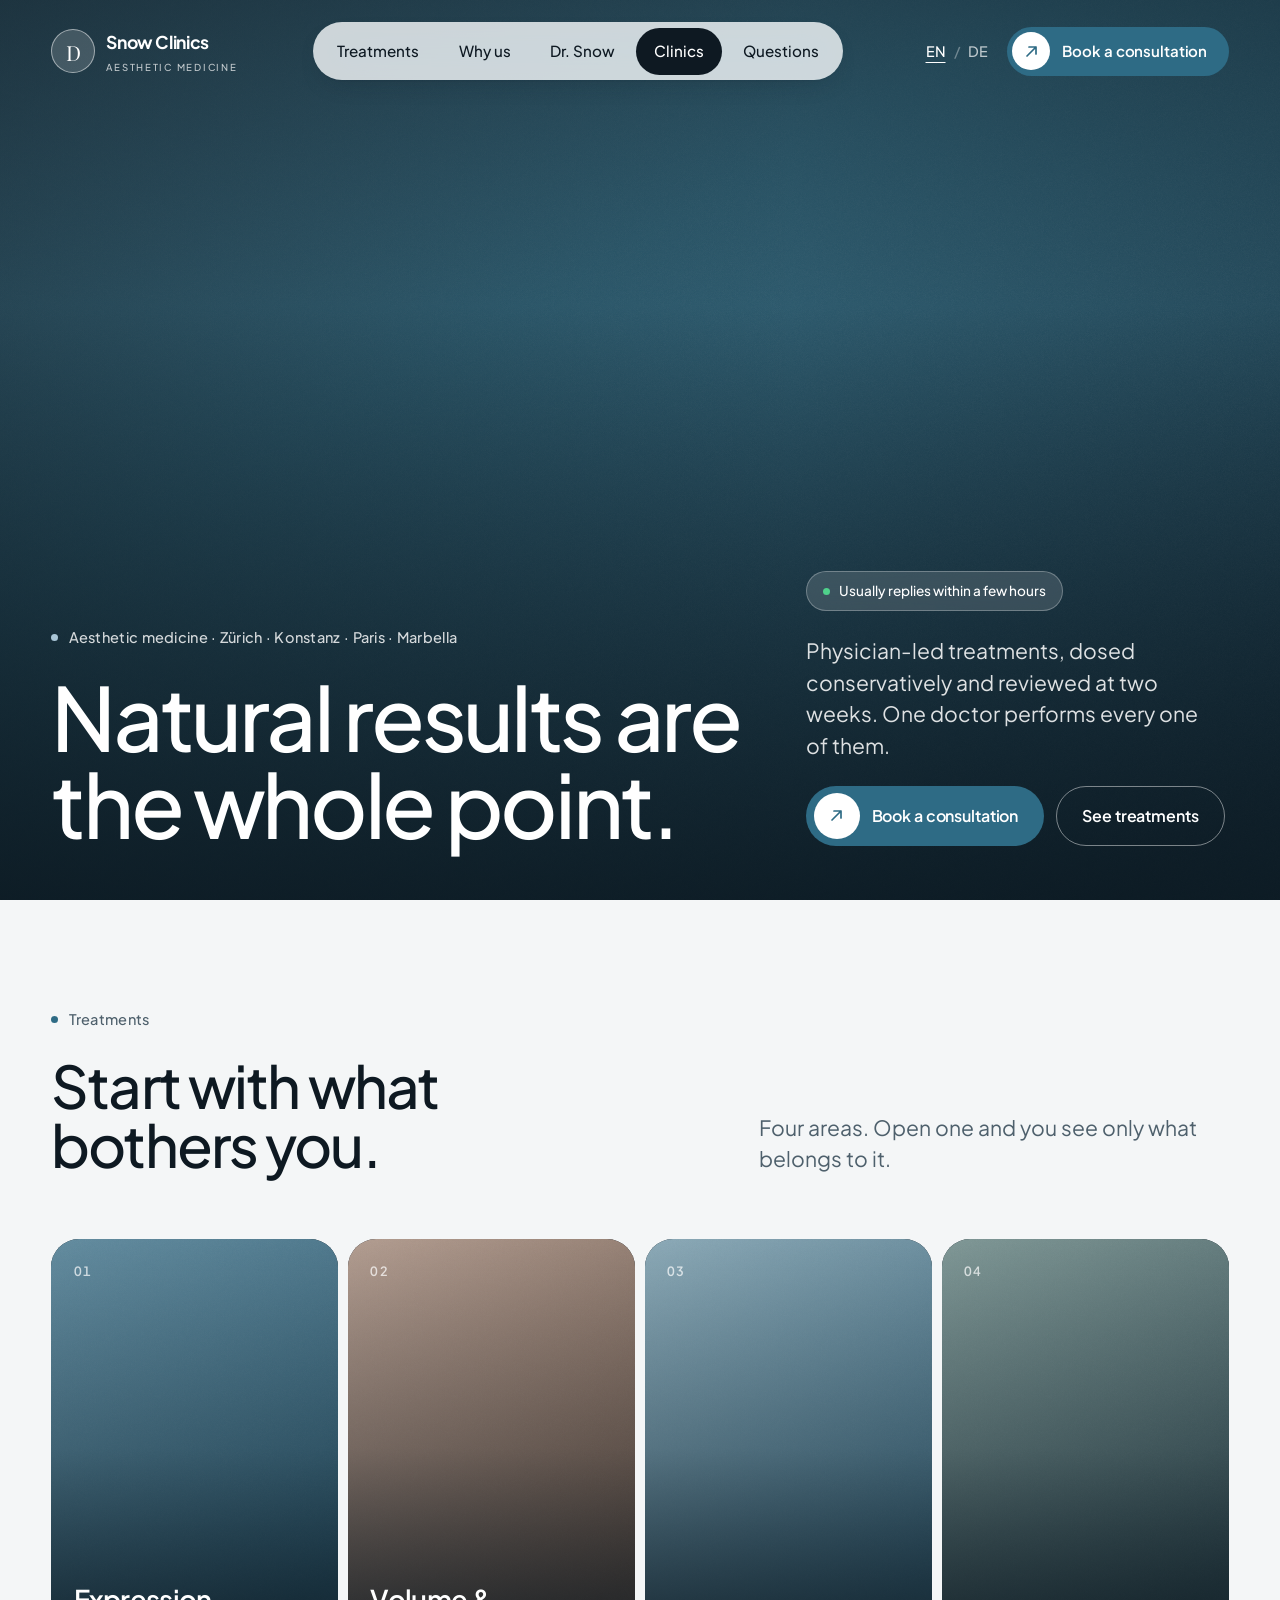
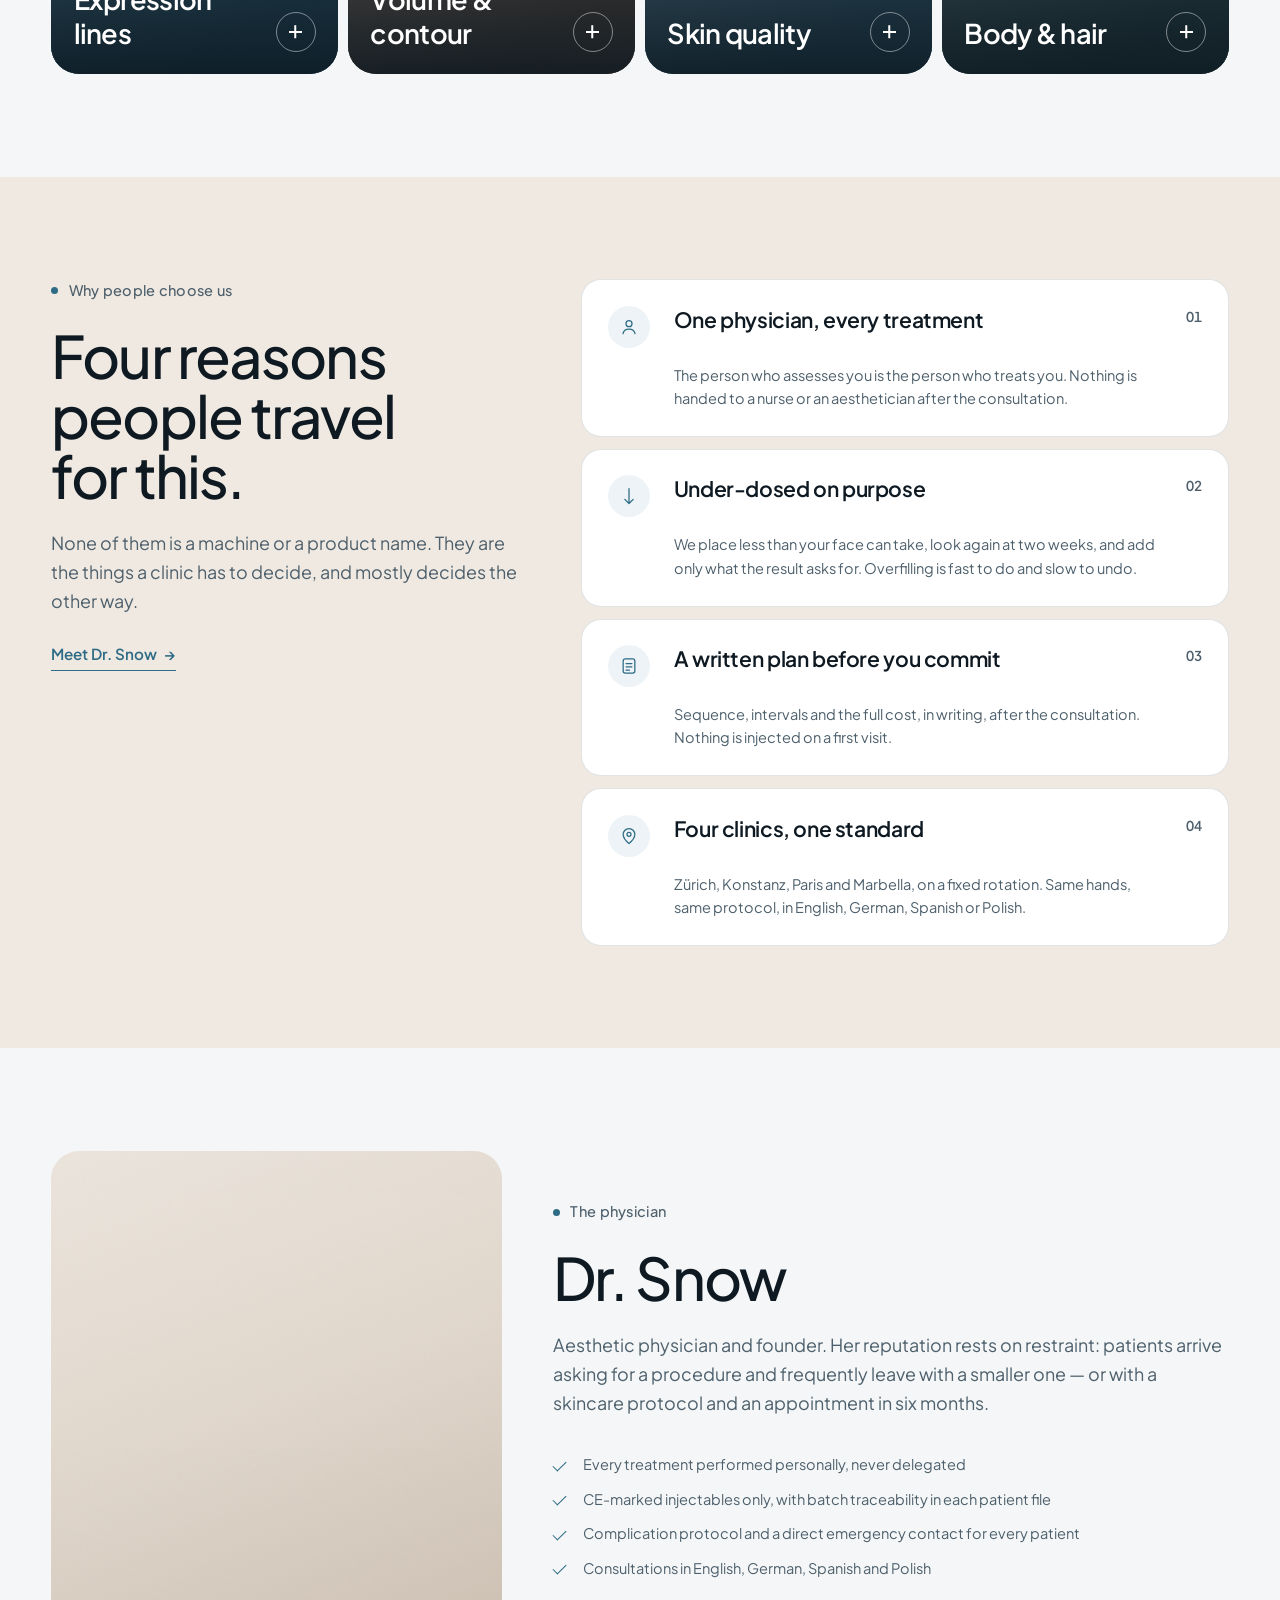
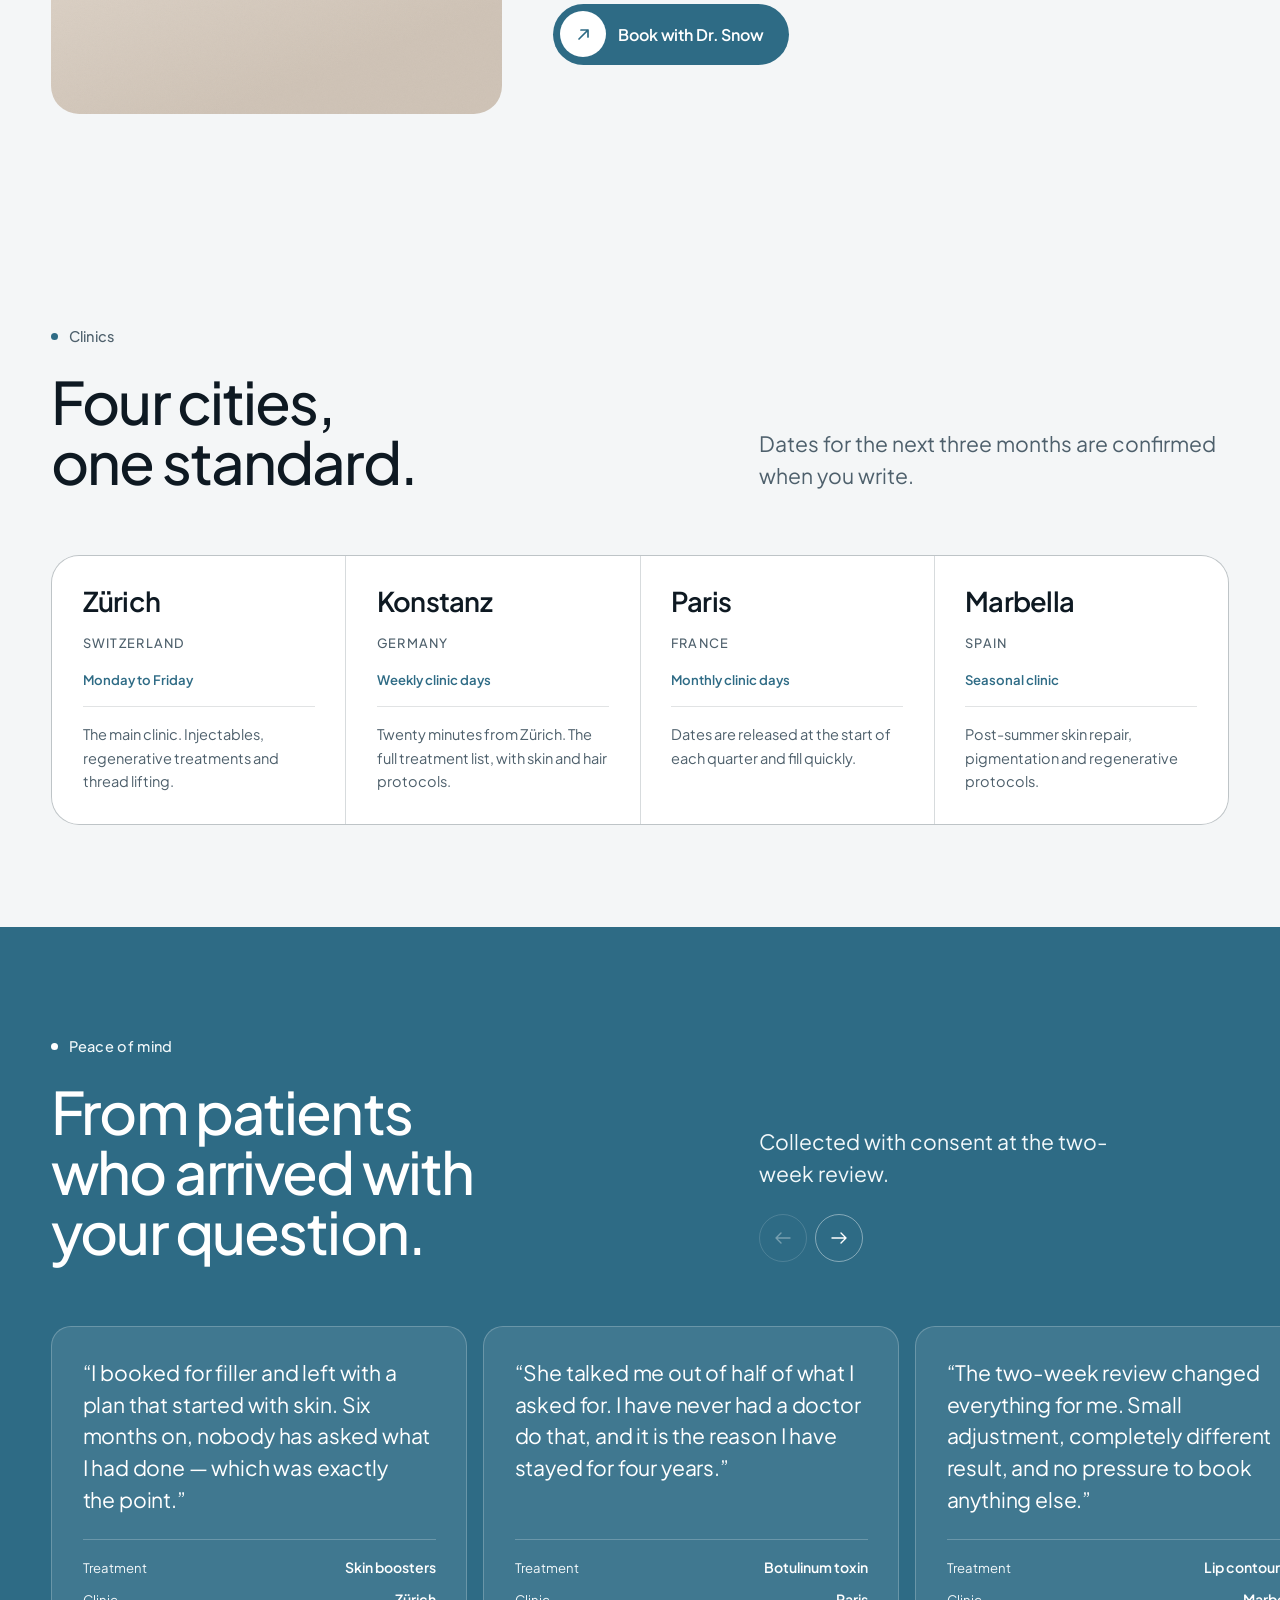
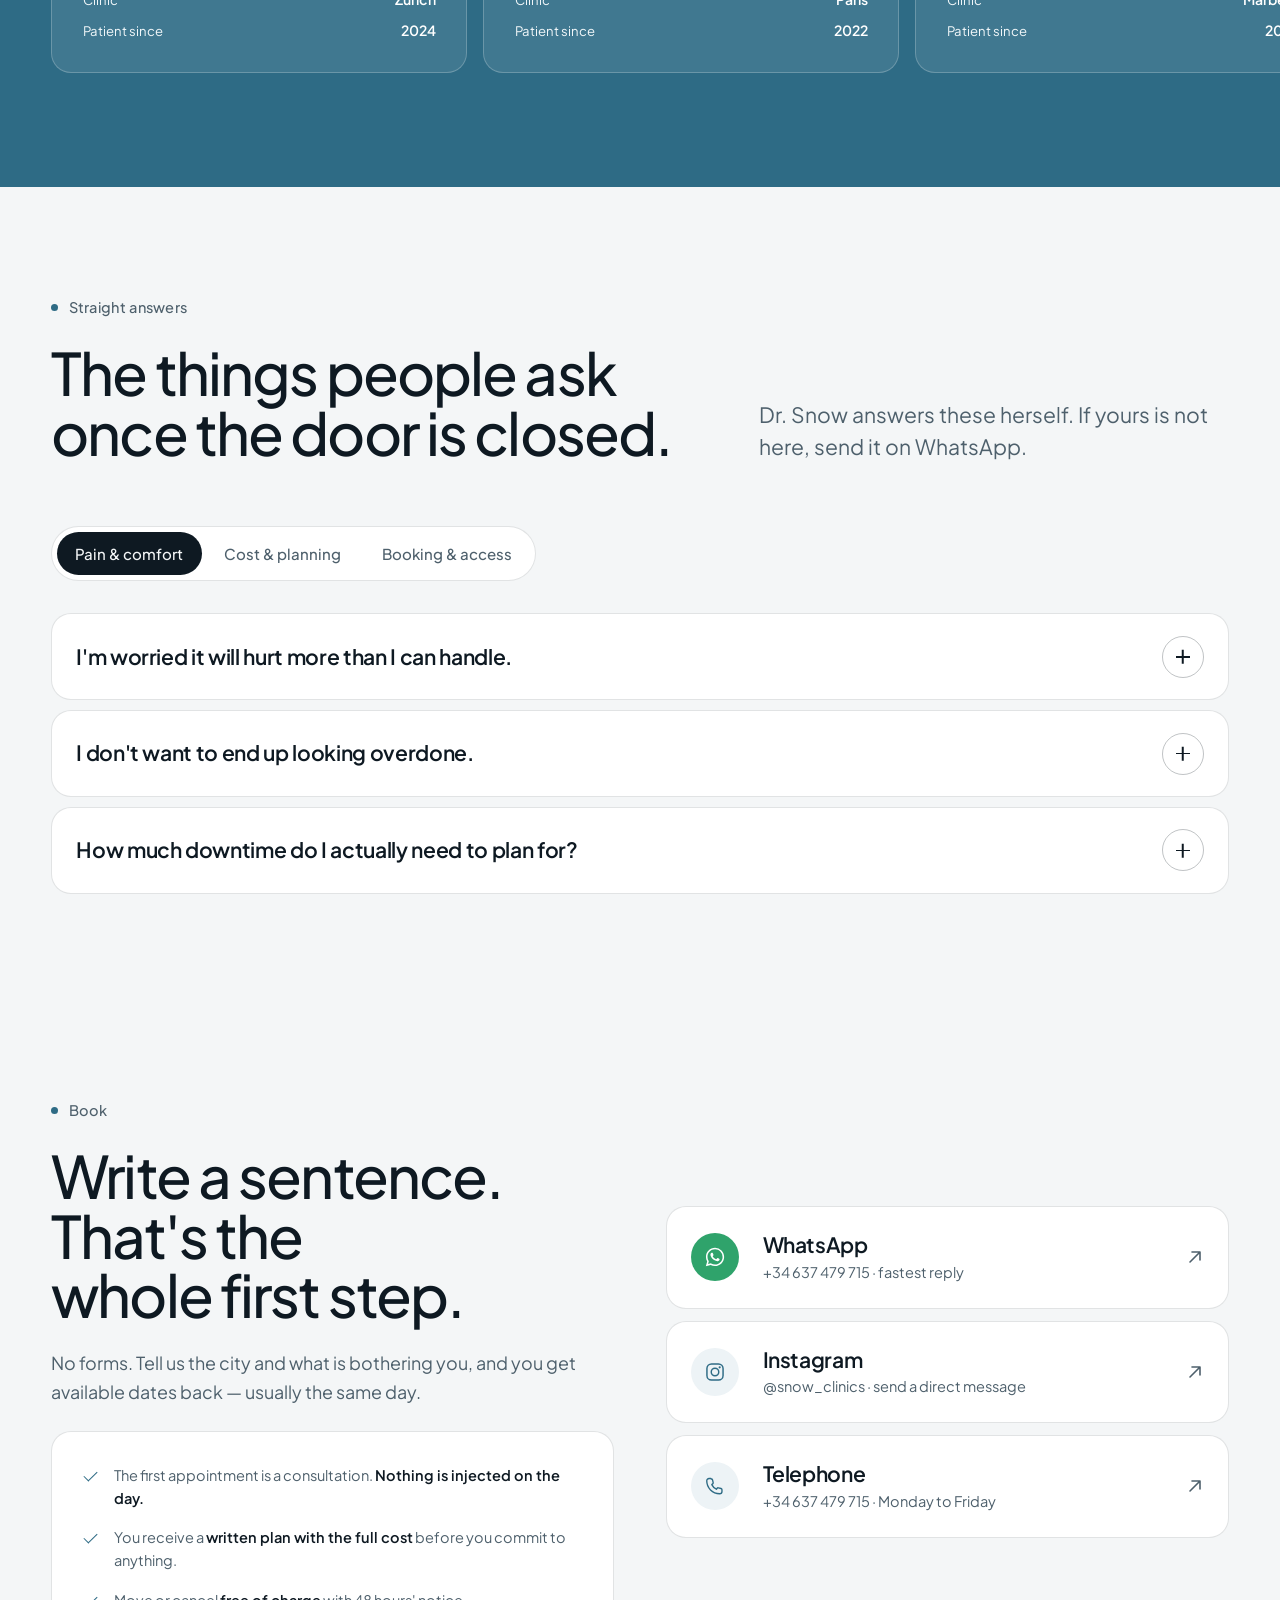
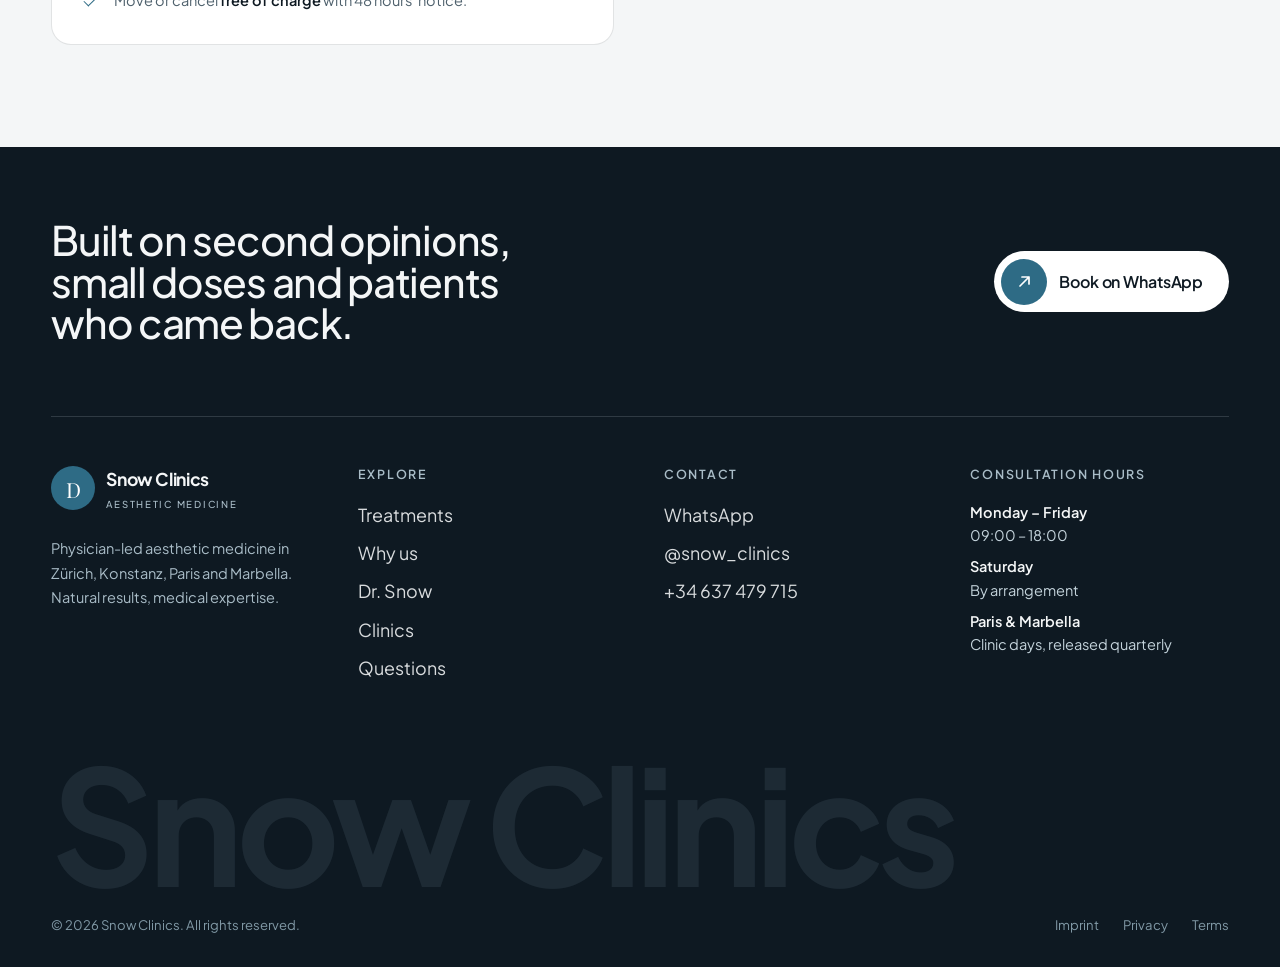
==== index.html @ d6244933 "Full-bleed hero, photo cards, booking dialog Hero now runs one photograph edge to edge with the prom" ====
<!DOCTYPE html>
<html lang="en" class="no-js">
<head>
<meta charset="utf-8">
<meta name="viewport" content="width=device-width, initial-scale=1, viewport-fit=cover">

<title data-i18n="meta.title">Snow Clinics — Aesthetic Medicine in Zürich, Konstanz, Paris &amp; Marbella</title>
<meta name="description" data-i18n-attr="content" data-i18n="meta.description" content="Physician-led aesthetic medicine by Dr. Snow. Botulinum toxin, lip contouring, vector lifting, mesotherapy and skin boosters in Zürich, Konstanz, Paris and Marbella. Conservative dosing, natural results.">
<meta name="robots" content="index, follow, max-image-preview:large, max-snippet:-1">
<meta name="theme-color" content="#2E6B85">
<link rel="canonical" href="https://snow-clinics.com/">

<link rel="alternate" hreflang="en" href="https://snow-clinics.com/">
<link rel="alternate" hreflang="de" href="https://snow-clinics.com/?lang=de">
<link rel="alternate" hreflang="x-default" href="https://snow-clinics.com/">

<meta property="og:type" content="website">
<meta property="og:site_name" content="Snow Clinics">
<meta property="og:locale" content="en_GB">
<meta property="og:locale:alternate" content="de_CH">
<meta property="og:url" content="https://snow-clinics.com/">
<meta property="og:title" data-i18n-attr="content" data-i18n="meta.ogTitle" content="Snow Clinics — Aesthetic Medicine">
<meta property="og:description" data-i18n-attr="content" data-i18n="meta.description" content="Physician-led aesthetic medicine. Zürich · Konstanz · Paris · Marbella.">
<meta property="og:image" content="https://snow-clinics.com/assets/img/og-cover.svg">
<meta property="og:image:width" content="1200">
<meta property="og:image:height" content="630">
<meta name="twitter:card" content="summary_large_image">
<meta name="twitter:title" data-i18n-attr="content" data-i18n="meta.ogTitle" content="Snow Clinics — Aesthetic Medicine">
<meta name="twitter:description" data-i18n-attr="content" data-i18n="meta.description" content="Physician-led aesthetic medicine. Zürich · Konstanz · Paris · Marbella.">
<meta name="twitter:image" content="https://snow-clinics.com/assets/img/og-cover.svg">

<link rel="icon" href="/assets/img/favicon.svg" type="image/svg+xml">
<link rel="apple-touch-icon" href="/assets/img/favicon.svg">
<link rel="manifest" href="/site.webmanifest">

<link rel="preconnect" href="https://fonts.googleapis.com">
<link rel="preconnect" href="https://fonts.gstatic.com" crossorigin>
<link rel="stylesheet" href="https://fonts.googleapis.com/css2?family=Plus+Jakarta+Sans:wght@400;500;600;700&family=Playfair+Display:ital@1&display=swap">
<link rel="stylesheet" href="/assets/css/main.css">

<script>document.documentElement.classList.remove('no-js');</script>
</head>

<body>
<a class="skip-link" href="#main" data-i18n="a11y.skip">Skip to content</a>

<!-- ══ Navigation ══════════════════════════════════════════════════════════ -->
<header class="nav" id="nav">
  <div class="shell nav__inner">

    <a class="brand" href="#home" aria-label="Snow Clinics — home">
      <span class="brand__mark" aria-hidden="true">D</span>
      <span>
        <span class="brand__name">Snow Clinics</span>
        <span class="brand__tag" data-i18n="brand.tag">Aesthetic Medicine</span>
      </span>
    </a>

    <nav class="nav__pill" aria-label="Primary">
      <a class="nav__link" href="#treatments" data-i18n="nav.treatments">Treatments</a>
      <a class="nav__link" href="#why"        data-i18n="nav.why">Why us</a>
      <a class="nav__link" href="#physician"  data-i18n="nav.physician">Dr. Snow</a>
      <a class="nav__link" href="#clinics"    data-i18n="nav.clinics">Clinics</a>
      <a class="nav__link" href="#faq"        data-i18n="nav.faq">Questions</a>
    </nav>

    <div class="nav__actions">
      <div class="lang" role="group" aria-label="Language">
        <button class="lang__btn" type="button" data-lang="en" aria-pressed="true" lang="en">EN</button>
        <span class="lang__sep" aria-hidden="true">/</span>
        <button class="lang__btn" type="button" data-lang="de" aria-pressed="false" lang="de">DE</button>
      </div>
      <a class="btn btn--sm" href="#book" data-track="book-nav" data-book="a consultation">
        <span class="btn__badge" aria-hidden="true"><svg width="15" height="15" viewBox="0 0 15 15" fill="none"><path d="M3 12L12 3M12 3H5M12 3V10" stroke="currentColor" stroke-width="1.7" stroke-linecap="round" stroke-linejoin="round"/></svg></span>
        <span data-i18n="cta.book">Book a consultation</span>
      </a>
      <button class="burger" type="button" id="burger" aria-expanded="false" aria-controls="menu">
        <span></span><span></span><span></span>
        <span class="visually-hidden" data-i18n="a11y.menu">Open menu</span>
      </button>
    </div>

  </div>
</header>

<!-- ══ Mobile menu ═════════════════════════════════════════════════════════ -->
<div class="menu" id="menu" hidden>
  <nav aria-label="Mobile">
    <ul class="menu__list">
      <li><a class="menu__link" href="#treatments" style="--d:60ms"  data-i18n="nav.treatments">Treatments</a></li>
      <li><a class="menu__link" href="#why"        style="--d:110ms" data-i18n="nav.why">Why us</a></li>
      <li><a class="menu__link" href="#physician"  style="--d:160ms" data-i18n="nav.physician">Dr. Snow</a></li>
      <li><a class="menu__link" href="#clinics"    style="--d:210ms" data-i18n="nav.clinics">Clinics</a></li>
      <li><a class="menu__link" href="#faq"        style="--d:260ms" data-i18n="nav.faq">Questions</a></li>
    </ul>
  </nav>
  <div class="menu__cta">
    <a class="btn" href="#book" data-track="book-menu" data-book="a consultation">
      <span class="btn__badge" aria-hidden="true"><svg width="15" height="15" viewBox="0 0 15 15" fill="none"><path d="M3 12L12 3M12 3H5M12 3V10" stroke="currentColor" stroke-width="1.7" stroke-linecap="round" stroke-linejoin="round"/></svg></span>
      <span data-i18n="cta.whatsapp">Book on WhatsApp</span>
    </a>
    <a class="btn btn--ghost" href="https://ig.me/m/snow_clinics" rel="noopener" style="--btn-fg:#F4F6F7;border-color:rgba(244,246,247,.4)" data-i18n="cta.instagram">Message on Instagram</a>
  </div>
</div>

<main id="main">

<!-- ══ Hero ════════════════════════════════════════════════════════════════ -->
<section class="hero" id="home">
  <div class="hero__media">
    <img src="/assets/img/hero-portrait.svg" alt="" width="2400" height="1600" fetchpriority="high" decoding="async">
  </div>
  <div class="hero__scrim" aria-hidden="true"></div>

  <div class="shell hero__grid">
    <div class="hero__title reveal">
      <p class="eyebrow" data-i18n="hero.eyebrow">Aesthetic medicine · Zürich · Konstanz · Paris · Marbella</p>
      <h1 class="display h-hero" data-i18n="hero.h1">Natural results are the whole point.</h1>
    </div>

    <div class="hero__copy reveal" style="--reveal-delay:140ms">
      <p class="hero__badge" data-i18n="hero.badge">Usually replies within a few hours</p>
      <p class="lede" data-i18n="hero.lede">
        Physician-led treatments, dosed conservatively and reviewed at two weeks.
        One doctor performs every one of them.
      </p>
      <div class="hero__cta">
        <a class="btn" href="#book" data-book="a consultation" data-track="book-hero">
          <span class="btn__badge" aria-hidden="true"><svg width="15" height="15" viewBox="0 0 15 15" fill="none"><path d="M3 12L12 3M12 3H5M12 3V10" stroke="currentColor" stroke-width="1.7" stroke-linecap="round" stroke-linejoin="round"/></svg></span>
          <span data-i18n="cta.book">Book a consultation</span>
        </a>
        <a class="btn btn--ghost" href="#treatments" data-i18n="cta.treatments">See treatments</a>
      </div>
    </div>
  </div>
</section>

<!-- ══ Treatments ══════════════════════════════════════════════════════════ -->
<section class="section" id="treatments" aria-labelledby="treatments-h">
  <div class="shell">

    <div class="section-head">
      <div class="section-head__row">
        <div class="reveal">
          <p class="eyebrow" style="margin-bottom:var(--s-4)" data-i18n="treatments.eyebrow">Treatments</p>
          <h2 class="display h-section" id="treatments-h" data-i18n="treatments.h">Start with what bothers you.</h2>
        </div>
        <p class="lede reveal" style="--reveal-delay:120ms" data-i18n="treatments.lede">
          Four areas. Open one and you see only what belongs to it.
        </p>
      </div>
    </div>

    <div class="slabs reveal" id="slabs">
      <section class="slab" id="slab-lines">
        <img class="slab__img" src="/assets/img/area-lines.svg" alt="" width="900" height="1200" loading="lazy" decoding="async">
        <span class="slab__veil" aria-hidden="true"></span>
        <button class="slab__spine" type="button" id="tab-lines" aria-expanded="false" aria-controls="panel-lines">
          <span class="slab__n numeral" aria-hidden="true">01</span>
          <span class="slab__label"><span class="slab__name" data-i18n="area.lines.n">Expression lines</span></span>
          <span class="slab__mark" aria-hidden="true"></span>
        </button>

        <div class="slab__panel" id="panel-lines" role="region" aria-labelledby="tab-lines">
          <div class="slab__inner">
            <div class="slab__intro">
              <p data-i18n="area.lines.d">Frown lines, crow's feet, and a brow that has grown heavy.</p>
              <ul class="fits">
                <li data-i18n="fit.lines.1">Lines that stay when my face relaxes</li>
                <li data-i18n="fit.lines.2">I look tired in photographs</li>
              </ul>
            </div>

            <ol class="procs">
              <li class="proc">
                <h3 class="proc__n" data-i18n="p.botox.n">Botulinum toxin</h3>
                <p class="proc__d" data-i18n="p.botox.d">Softens the lines your expressions leave behind, while the expressions stay yours.</p>
                <p class="proc__t" data-i18n="p.botox.t">15 min · holds 3–4 months</p>
              </li>
              <li class="proc">
                <h3 class="proc__n" data-i18n="p.men.n">Men's protocols</h3>
                <p class="proc__d" data-i18n="p.men.d">A male brow and jaw need different dosing and different placement. Discreet by design.</p>
                <p class="proc__t" data-i18n="p.men.t">20–45 min · holds 6–12 months</p>
              </li>
            </ol>

            <div class="slab__foot">
              <a class="btn btn--sm" href="#book" data-book="expression lines" data-track="ask-lines">
                <span class="btn__badge" aria-hidden="true"><svg width="15" height="15" viewBox="0 0 15 15" fill="none"><path d="M3 12L12 3M12 3H5M12 3V10" stroke="currentColor" stroke-width="1.7" stroke-linecap="round" stroke-linejoin="round"/></svg></span><span data-i18n="cta.ask">Ask about this</span>
              </a>
              <p class="slab__note" data-i18n="slab.note">Costs are set out in your written plan after the consultation.</p>
            </div>
          </div>
        </div>
      </section>
      <section class="slab" id="slab-contour">
        <img class="slab__img" src="/assets/img/area-contour.svg" alt="" width="900" height="1200" loading="lazy" decoding="async">
        <span class="slab__veil" aria-hidden="true"></span>
        <button class="slab__spine" type="button" id="tab-contour" aria-expanded="false" aria-controls="panel-contour">
          <span class="slab__n numeral" aria-hidden="true">02</span>
          <span class="slab__label"><span class="slab__name" data-i18n="area.contour.n">Volume & contour</span></span>
          <span class="slab__mark" aria-hidden="true"></span>
        </button>

        <div class="slab__panel" id="panel-contour" role="region" aria-labelledby="tab-contour">
          <div class="slab__inner">
            <div class="slab__intro">
              <p data-i18n="area.contour.d">Lips, cheeks, jawline, and tissue that has descended.</p>
              <ul class="fits">
                <li data-i18n="fit.contour.1">My lips have lost their border</li>
                <li data-i18n="fit.contour.2">My jawline has softened</li>
              </ul>
            </div>

            <ol class="procs">
              <li class="proc">
                <h3 class="proc__n" data-i18n="p.lips.n">Lip contouring</h3>
                <p class="proc__d" data-i18n="p.lips.d">Shape, border and hydration built over two or three sessions instead of one.</p>
                <p class="proc__t" data-i18n="p.lips.t">30 min · holds 6–12 months</p>
              </li>
              <li class="proc">
                <h3 class="proc__n" data-i18n="p.threads.n">Vector lifting</h3>
                <p class="proc__d" data-i18n="p.threads.d">Absorbable threads along the vectors the face has actually travelled. Repositions rather than adds.</p>
                <p class="proc__t" data-i18n="p.threads.t">45–60 min · holds 12–18 months</p>
              </li>
            </ol>

            <div class="slab__foot">
              <a class="btn btn--sm" href="#book" data-book="volume and contour" data-track="ask-contour">
                <span class="btn__badge" aria-hidden="true"><svg width="15" height="15" viewBox="0 0 15 15" fill="none"><path d="M3 12L12 3M12 3H5M12 3V10" stroke="currentColor" stroke-width="1.7" stroke-linecap="round" stroke-linejoin="round"/></svg></span><span data-i18n="cta.ask">Ask about this</span>
              </a>
              <p class="slab__note" data-i18n="slab.note">Costs are set out in your written plan after the consultation.</p>
            </div>
          </div>
        </div>
      </section>
      <section class="slab" id="slab-skin">
        <img class="slab__img" src="/assets/img/area-skin.svg" alt="" width="900" height="1200" loading="lazy" decoding="async">
        <span class="slab__veil" aria-hidden="true"></span>
        <button class="slab__spine" type="button" id="tab-skin" aria-expanded="false" aria-controls="panel-skin">
          <span class="slab__n numeral" aria-hidden="true">03</span>
          <span class="slab__label"><span class="slab__name" data-i18n="area.skin.n">Skin quality</span></span>
          <span class="slab__mark" aria-hidden="true"></span>
        </button>

        <div class="slab__panel" id="panel-skin" role="region" aria-labelledby="tab-skin">
          <div class="slab__inner">
            <div class="slab__intro">
              <p data-i18n="area.skin.d">Texture, dullness, pigmentation and early laxity.</p>
              <ul class="fits">
                <li data-i18n="fit.skin.1">My skin photographs flat</li>
                <li data-i18n="fit.skin.2">Make-up covers it, nothing corrects it</li>
              </ul>
            </div>

            <ol class="procs">
              <li class="proc">
                <h3 class="proc__n" data-i18n="p.meso.n">Mesotherapy</h3>
                <p class="proc__d" data-i18n="p.meso.d">Micro-injections of hyaluronic acid, vitamins and amino acids placed just under the surface.</p>
                <p class="proc__t" data-i18n="p.meso.t">30 min · course of 4</p>
              </li>
              <li class="proc">
                <h3 class="proc__n" data-i18n="p.boosters.n">Skin boosters & polynucleotides</h3>
                <p class="proc__d" data-i18n="p.boosters.d">Regenerative injectables that prompt your own collagen. They change how skin holds light.</p>
                <p class="proc__t" data-i18n="p.boosters.t">30 min · holds 6–9 months</p>
              </li>
              <li class="proc">
                <h3 class="proc__n" data-i18n="p.cleansing.n">Medical facial cleansing</h3>
                <p class="proc__d" data-i18n="p.cleansing.d">Deep cleansing under clinical conditions, then an active protocol chosen for your skin.</p>
                <p class="proc__t" data-i18n="p.cleansing.t">60 min · every 6 weeks</p>
              </li>
            </ol>

            <div class="slab__foot">
              <a class="btn btn--sm" href="#book" data-book="skin quality" data-track="ask-skin">
                <span class="btn__badge" aria-hidden="true"><svg width="15" height="15" viewBox="0 0 15 15" fill="none"><path d="M3 12L12 3M12 3H5M12 3V10" stroke="currentColor" stroke-width="1.7" stroke-linecap="round" stroke-linejoin="round"/></svg></span><span data-i18n="cta.ask">Ask about this</span>
              </a>
              <p class="slab__note" data-i18n="slab.note">Costs are set out in your written plan after the consultation.</p>
            </div>
          </div>
        </div>
      </section>
      <section class="slab" id="slab-body">
        <img class="slab__img" src="/assets/img/area-body.svg" alt="" width="900" height="1200" loading="lazy" decoding="async">
        <span class="slab__veil" aria-hidden="true"></span>
        <button class="slab__spine" type="button" id="tab-body" aria-expanded="false" aria-controls="panel-body">
          <span class="slab__n numeral" aria-hidden="true">04</span>
          <span class="slab__label"><span class="slab__name" data-i18n="area.body.n">Body & hair</span></span>
          <span class="slab__mark" aria-hidden="true"></span>
        </button>

        <div class="slab__panel" id="panel-body" role="region" aria-labelledby="tab-body">
          <div class="slab__inner">
            <div class="slab__intro">
              <p data-i18n="area.body.d">Localised contouring and thinning density.</p>
              <ul class="fits">
                <li data-i18n="fit.body.1">Areas that stay through diet and training</li>
                <li data-i18n="fit.body.2">More scalp showing than a year ago</li>
              </ul>
            </div>

            <ol class="procs">
              <li class="proc">
                <h3 class="proc__n" data-i18n="p.body.n">Body contouring</h3>
                <p class="proc__d" data-i18n="p.body.d">Localised treatment for the areas diet and training do not reach. Assessed honestly.</p>
                <p class="proc__t" data-i18n="p.body.t">45 min · course of 3</p>
              </li>
              <li class="proc">
                <h3 class="proc__n" data-i18n="p.hair.n">Hair mesotherapy</h3>
                <p class="proc__d" data-i18n="p.hair.d">Growth factors at follicle depth, on a schedule tied to the hair cycle.</p>
                <p class="proc__t" data-i18n="p.hair.t">30 min · course of 6</p>
              </li>
            </ol>

            <div class="slab__foot">
              <a class="btn btn--sm" href="#book" data-book="body and hair treatments" data-track="ask-body">
                <span class="btn__badge" aria-hidden="true"><svg width="15" height="15" viewBox="0 0 15 15" fill="none"><path d="M3 12L12 3M12 3H5M12 3V10" stroke="currentColor" stroke-width="1.7" stroke-linecap="round" stroke-linejoin="round"/></svg></span><span data-i18n="cta.ask">Ask about this</span>
              </a>
              <p class="slab__note" data-i18n="slab.note">Costs are set out in your written plan after the consultation.</p>
            </div>
          </div>
        </div>
      </section>
    </div>
  </div>
</section>

<!-- ══ Why Snow Clinics ════════════════════════════════════════════════════ -->
<section class="section section--sand" id="why" aria-labelledby="why-h">
  <div class="shell reasons">

    <div class="reasons__aside reveal">
      <p class="eyebrow" data-i18n="why.eyebrow">Why people choose us</p>
      <h2 class="display h-section" id="why-h" data-i18n="why.h">Four reasons people travel for this.</h2>
      <p class="prose" data-i18n="why.p">
        None of them is a machine or a product name. They are the things a
        clinic has to decide, and mostly decides the other way.
      </p>
      <p><a class="link" href="#physician" data-i18n="why.cta">Meet Dr. Snow <span aria-hidden="true">→</span></a></p>
    </div>

    <ol class="reasons__list">
      <li class="reason reveal">
        <span class="reason__i" aria-hidden="true">
          <svg width="20" height="20" viewBox="0 0 24 24" fill="none"><circle cx="12" cy="8" r="3.6" stroke="currentColor" stroke-width="1.5"/><path d="M4.8 20c.6-3.6 3.6-5.6 7.2-5.6s6.6 2 7.2 5.6" stroke="currentColor" stroke-width="1.5" stroke-linecap="round"/></svg>
        </span>
        <h3 class="reason__t" data-i18n="why.1.t">One physician, every treatment</h3>
        <span class="reason__n numeral" aria-hidden="true">01</span>
        <p class="reason__d" data-i18n="why.1.d">The person who assesses you is the person who treats you. Nothing is handed to a nurse or an aesthetician after the consultation.</p>
      </li>
      <li class="reason reveal" style="--reveal-delay:70ms">
        <span class="reason__i" aria-hidden="true">
          <svg width="20" height="20" viewBox="0 0 24 24" fill="none"><path d="M12 3v18M7 8l5-5 5 5" stroke="currentColor" stroke-width="1.5" stroke-linecap="round" stroke-linejoin="round" transform="rotate(180 12 12)"/></svg>
        </span>
        <h3 class="reason__t" data-i18n="why.2.t">Under-dosed on purpose</h3>
        <span class="reason__n numeral" aria-hidden="true">02</span>
        <p class="reason__d" data-i18n="why.2.d">We place less than your face can take, look again at two weeks, and add only what the result asks for. Overfilling is fast to do and slow to undo.</p>
      </li>
      <li class="reason reveal" style="--reveal-delay:140ms">
        <span class="reason__i" aria-hidden="true">
          <svg width="20" height="20" viewBox="0 0 24 24" fill="none"><rect x="5" y="3.5" width="14" height="17" rx="2.5" stroke="currentColor" stroke-width="1.5"/><path d="M8.5 9h7M8.5 13h7M8.5 17h4" stroke="currentColor" stroke-width="1.5" stroke-linecap="round"/></svg>
        </span>
        <h3 class="reason__t" data-i18n="why.3.t">A written plan before you commit</h3>
        <span class="reason__n numeral" aria-hidden="true">03</span>
        <p class="reason__d" data-i18n="why.3.d">Sequence, intervals and the full cost, in writing, after the consultation. Nothing is injected on a first visit.</p>
      </li>
      <li class="reason reveal" style="--reveal-delay:210ms">
        <span class="reason__i" aria-hidden="true">
          <svg width="20" height="20" viewBox="0 0 24 24" fill="none"><path d="M12 21s7-5.5 7-11a7 7 0 1 0-14 0c0 5.5 7 11 7 11Z" stroke="currentColor" stroke-width="1.5" stroke-linejoin="round"/><circle cx="12" cy="10" r="2.4" stroke="currentColor" stroke-width="1.5"/></svg>
        </span>
        <h3 class="reason__t" data-i18n="why.4.t">Four clinics, one standard</h3>
        <span class="reason__n numeral" aria-hidden="true">04</span>
        <p class="reason__d" data-i18n="why.4.d">Zürich, Konstanz, Paris and Marbella, on a fixed rotation. Same hands, same protocol, in English, German, Spanish or Polish.</p>
      </li>
    </ol>
  </div>
</section>

<!-- ══ Physician ═══════════════════════════════════════════════════════════ -->
<section class="section" id="physician" aria-labelledby="physician-h">
  <div class="shell physician">

    <figure class="physician__media reveal" style="margin:0">
      <img src="/assets/img/portrait-physician.svg" alt="" width="1000" height="1300" loading="lazy" decoding="async">
    </figure>

    <div class="physician__body reveal" style="--reveal-delay:120ms">
      <p class="eyebrow" data-i18n="physician.eyebrow">The physician</p>
      <h2 class="display h-section" id="physician-h" data-i18n="physician.h">Dr. Snow</h2>
      <p class="prose" data-i18n="physician.p">
        Aesthetic physician and founder. Her reputation rests on restraint:
        patients arrive asking for a procedure and frequently leave with a
        smaller one — or with a skincare protocol and an appointment in six months.
      </p>
      <ul class="creds">
        <li data-i18n="physician.c1">Every treatment performed personally, never delegated</li>
        <li data-i18n="physician.c2">CE-marked injectables only, with batch traceability in each patient file</li>
        <li data-i18n="physician.c3">Complication protocol and a direct emergency contact for every patient</li>
        <li data-i18n="physician.c4">Consultations in English, German, Spanish and Polish</li>
      </ul>
      <div class="hero__cta">
        <a class="btn" href="#book" data-track="book-physician" data-book="a consultation with Dr. Snow">
          <span class="btn__badge" aria-hidden="true"><svg width="15" height="15" viewBox="0 0 15 15" fill="none"><path d="M3 12L12 3M12 3H5M12 3V10" stroke="currentColor" stroke-width="1.7" stroke-linecap="round" stroke-linejoin="round"/></svg></span>
          <span data-i18n="cta.bookWith">Book with Dr. Snow</span>
        </a>
      </div>
    </div>

  </div>
</section>

<!-- ══ Clinics ═════════════════════════════════════════════════════════════ -->
<section class="section" id="clinics" aria-labelledby="clinics-h">
  <div class="shell">
    <div class="section-head">
      <div class="section-head__row">
        <div class="reveal">
          <p class="eyebrow" style="margin-bottom:var(--s-4)" data-i18n="clinics.eyebrow">Clinics</p>
          <h2 class="display h-section" id="clinics-h" data-i18n="clinics.h">Four cities, one standard.</h2>
        </div>
        <p class="lede reveal" style="--reveal-delay:120ms" data-i18n="clinics.lede">
          Dates for the next three months are confirmed when you write.
        </p>
      </div>
    </div>

    <ul class="clinics">
      <li class="clinic reveal">
        <h3 class="clinic__city">Zürich</h3>
        <p class="clinic__country" data-i18n="loc.ch">Switzerland</p>
        <p class="clinic__rhythm" data-i18n="loc.zurich.r">Monday to Friday</p>
        <p class="clinic__d" data-i18n="loc.zurich">The main clinic. Injectables, regenerative treatments and thread lifting.</p>
      </li>
      <li class="clinic reveal" style="--reveal-delay:70ms">
        <h3 class="clinic__city">Konstanz</h3>
        <p class="clinic__country" data-i18n="loc.de">Germany</p>
        <p class="clinic__rhythm" data-i18n="loc.konstanz.r">Weekly clinic days</p>
        <p class="clinic__d" data-i18n="loc.konstanz">Twenty minutes from Zürich. The full treatment list, with skin and hair protocols.</p>
      </li>
      <li class="clinic reveal" style="--reveal-delay:140ms">
        <h3 class="clinic__city">Paris</h3>
        <p class="clinic__country" data-i18n="loc.fr">France</p>
        <p class="clinic__rhythm" data-i18n="loc.paris.r">Monthly clinic days</p>
        <p class="clinic__d" data-i18n="loc.paris">Dates are released at the start of each quarter and fill quickly.</p>
      </li>
      <li class="clinic reveal" style="--reveal-delay:210ms">
        <h3 class="clinic__city">Marbella</h3>
        <p class="clinic__country" data-i18n="loc.es">Spain</p>
        <p class="clinic__rhythm" data-i18n="loc.marbella.r">Seasonal clinic</p>
        <p class="clinic__d" data-i18n="loc.marbella">Post-summer skin repair, pigmentation and regenerative protocols.</p>
      </li>
    </ul>
  </div>
</section>

<!-- ══ Proof ═══════════════════════════════════════════════════════════════ -->
<section class="section section--brand" id="proof" aria-labelledby="proof-h">
  <div class="shell">

    <div class="section-head">
      <div class="section-head__row">
        <div class="reveal">
          <p class="eyebrow" style="margin-bottom:var(--s-4)" data-i18n="proof.eyebrow">Peace of mind</p>
          <h2 class="display h-section" id="proof-h" data-i18n="proof.h">From patients who arrived with your question.</h2>
        </div>
        <div class="reveal" style="--reveal-delay:120ms;display:grid;gap:var(--s-4);justify-items:start;align-content:end">
          <p class="lede" data-i18n="proof.lede">Collected with consent at the two-week review.</p>
          <div class="carousel-nav">
            <button class="carousel-btn" type="button" id="quotes-prev" aria-label="Previous review" aria-controls="quotes" data-i18n-attr="aria-label" data-i18n="a11y.prev">
              <svg width="16" height="12" viewBox="0 0 16 12" fill="none" aria-hidden="true"><path d="M6 1L1 6l5 5M1 6h14" stroke="currentColor" stroke-width="1.4" stroke-linecap="round" stroke-linejoin="round"/></svg>
            </button>
            <button class="carousel-btn" type="button" id="quotes-next" aria-label="Next review" aria-controls="quotes" data-i18n-attr="aria-label" data-i18n="a11y.next">
              <svg width="16" height="12" viewBox="0 0 16 12" fill="none" aria-hidden="true"><path d="M10 1l5 5-5 5M15 6H1" stroke="currentColor" stroke-width="1.4" stroke-linecap="round" stroke-linejoin="round"/></svg>
            </button>
          </div>
        </div>
      </div>
    </div>
  </div>

  <div class="shell">
    <div class="quotes reveal" id="quotes" tabindex="0" role="region" aria-label="Patient reviews" data-i18n-attr="aria-label" data-i18n="a11y.reviews">
      <figure class="quote">
        <blockquote class="quote__text"><p data-i18n="q1.t">“I booked for filler and left with a plan that started with skin. Six months on, nobody has asked what I had done — which was exactly the point.”</p></blockquote>
        <dl class="quote__meta">
          <div><dt data-i18n="meta.treat">Treatment</dt><dd data-i18n="q1.m">Skin boosters</dd></div>
          <div><dt data-i18n="meta.clinic">Clinic</dt><dd>Zürich</dd></div>
          <div><dt data-i18n="meta.since">Patient since</dt><dd>2024</dd></div>
        </dl>
      </figure>
      <figure class="quote">
        <blockquote class="quote__text"><p data-i18n="q2.t">“She talked me out of half of what I asked for. I have never had a doctor do that, and it is the reason I have stayed for four years.”</p></blockquote>
        <dl class="quote__meta">
          <div><dt data-i18n="meta.treat">Treatment</dt><dd data-i18n="q2.m">Botulinum toxin</dd></div>
          <div><dt data-i18n="meta.clinic">Clinic</dt><dd>Paris</dd></div>
          <div><dt data-i18n="meta.since">Patient since</dt><dd>2022</dd></div>
        </dl>
      </figure>
      <figure class="quote">
        <blockquote class="quote__text"><p data-i18n="q3.t">“The two-week review changed everything for me. Small adjustment, completely different result, and no pressure to book anything else.”</p></blockquote>
        <dl class="quote__meta">
          <div><dt data-i18n="meta.treat">Treatment</dt><dd data-i18n="q3.m">Lip contouring</dd></div>
          <div><dt data-i18n="meta.clinic">Clinic</dt><dd>Marbella</dd></div>
          <div><dt data-i18n="meta.since">Patient since</dt><dd>2023</dd></div>
        </dl>
      </figure>
      <figure class="quote">
        <blockquote class="quote__text"><p data-i18n="q4.t">“First time I have been treated by the doctor who did the consultation, start to finish. That alone was worth the drive from Konstanz.”</p></blockquote>
        <dl class="quote__meta">
          <div><dt data-i18n="meta.treat">Treatment</dt><dd data-i18n="q4.m">Men's protocol</dd></div>
          <div><dt data-i18n="meta.clinic">Clinic</dt><dd>Konstanz</dd></div>
          <div><dt data-i18n="meta.since">Patient since</dt><dd>2023</dd></div>
        </dl>
      </figure>
    </div>
  </div>
</section>

<!-- ══ FAQ ═════════════════════════════════════════════════════════════════ -->
<section class="section" id="faq" aria-labelledby="faq-h">
  <div class="shell">
    <div class="section-head">
      <div class="section-head__row">
        <div class="reveal">
          <p class="eyebrow" style="margin-bottom:var(--s-4)" data-i18n="faq.eyebrow">Straight answers</p>
          <h2 class="display h-section" id="faq-h" data-i18n="faq.h">The things people ask once the door is closed.</h2>
        </div>
        <p class="lede reveal" style="--reveal-delay:120ms" data-i18n="faq.lede">
          Dr. Snow answers these herself. If yours is not here, send it on WhatsApp.
        </p>
      </div>
    </div>

    <div class="segments reveal" role="tablist" aria-label="Question topics" data-i18n-attr="aria-label" data-i18n="a11y.topics">
      <button class="segment" type="button" role="tab" id="seg-comfort" aria-selected="true"  tabindex="0"  data-group="comfort" data-i18n="faq.g1">Pain &amp; comfort</button>
      <button class="segment" type="button" role="tab" id="seg-cost"    aria-selected="false" tabindex="-1" data-group="cost"    data-i18n="faq.g2">Cost &amp; planning</button>
      <button class="segment" type="button" role="tab" id="seg-access"  aria-selected="false" tabindex="-1" data-group="access"  data-i18n="faq.g3">Booking &amp; access</button>
    </div>

    <div class="faq reveal" id="faq-list">
      <div class="faq__item" data-group="comfort">
        <button class="faq__q" type="button" aria-expanded="false" aria-controls="faq-1">
          <span data-i18n="faq.q1">I'm worried it will hurt more than I can handle.</span>
          <span class="faq__icon" aria-hidden="true"></span>
        </button>
        <div class="faq__a" id="faq-1"><div><p data-i18n="faq.a1">Most people describe injectables as uncomfortable rather than painful. Topical anaesthetic goes on as standard and is left for twenty minutes; fillers contain lidocaine; thread lifting is done under local anaesthetic. You can ask to stop at any point.</p></div></div>
      </div>
      <div class="faq__item" data-group="comfort">
        <button class="faq__q" type="button" aria-expanded="false" aria-controls="faq-2">
          <span data-i18n="faq.q2">I don't want to end up looking overdone.</span>
          <span class="faq__icon" aria-hidden="true"></span>
        </button>
        <div class="faq__a" id="faq-2"><div><p data-i18n="faq.a2">Neither do we — it is what this practice is built to avoid. Every plan starts deliberately under-dosed and is reviewed at two weeks. If what you are asking for would change your features rather than restore them, Dr. Snow will say so and offer something smaller, or decline.</p></div></div>
      </div>
      <div class="faq__item" data-group="comfort">
        <button class="faq__q" type="button" aria-expanded="false" aria-controls="faq-3">
          <span data-i18n="faq.q3">How much downtime do I actually need to plan for?</span>
          <span class="faq__icon" aria-hidden="true"></span>
        </button>
        <div class="faq__a" id="faq-3"><div><p data-i18n="faq.a3">Botulinum toxin and mesotherapy: nothing beyond an hour of redness. Lips: two to three days of swelling. Threads: three to five days of tenderness and possible bruising. You are told which week to keep clear before you choose a date.</p></div></div>
      </div>

      <div class="faq__item is-filtered" data-group="cost">
        <button class="faq__q" type="button" aria-expanded="false" aria-controls="faq-4">
          <span data-i18n="faq.q4">Why won't you quote me a price over the phone?</span>
          <span class="faq__icon" aria-hidden="true"></span>
        </button>
        <div class="faq__a" id="faq-4"><div><p data-i18n="faq.a4">Because the honest answer depends on your anatomy, and a number given before anyone has looked at your face is a guess. After the consultation you receive a written plan with the sequence, the intervals and the total.</p></div></div>
      </div>
      <div class="faq__item is-filtered" data-group="cost">
        <button class="faq__q" type="button" aria-expanded="false" aria-controls="faq-5">
          <span data-i18n="faq.q5">What if I only want one small thing?</span>
          <span class="faq__icon" aria-hidden="true"></span>
        </button>
        <div class="faq__a" id="faq-5"><div><p data-i18n="faq.a5">Then that is what you get. A consultation is not a sales appointment, and many people leave with a skincare protocol and a review in six months rather than a treatment.</p></div></div>
      </div>
      <div class="faq__item is-filtered" data-group="cost">
        <button class="faq__q" type="button" aria-expanded="false" aria-controls="faq-6">
          <span data-i18n="faq.q6">How long before I have to do this again?</span>
          <span class="faq__icon" aria-hidden="true"></span>
        </button>
        <div class="faq__a" id="faq-6"><div><p data-i18n="faq.a6">Botulinum toxin holds three to four months, lips six to twelve, threads twelve to eighteen. Regenerative treatments run as a course, then a top-up once or twice a year. The plan sets out the intervals so the yearly cost is visible before you start.</p></div></div>
      </div>

      <div class="faq__item is-filtered" data-group="access">
        <button class="faq__q" type="button" aria-expanded="false" aria-controls="faq-7">
          <span data-i18n="faq.q7">What actually happens at the first appointment?</span>
          <span class="faq__icon" aria-hidden="true"></span>
        </button>
        <div class="faq__a" id="faq-7"><div><p data-i18n="faq.a7">Forty-five minutes of consultation: medical history, an assessment of your face at rest and in movement, standardised photographs, and a written plan. Nothing is injected on the day.</p></div></div>
      </div>
      <div class="faq__item is-filtered" data-group="access">
        <button class="faq__q" type="button" aria-expanded="false" aria-controls="faq-8">
          <span data-i18n="faq.q8">Which language will my appointment be in?</span>
          <span class="faq__icon" aria-hidden="true"></span>
        </button>
        <div class="faq__a" id="faq-8"><div><p data-i18n="faq.a8">English, German, Spanish or Polish — whichever you say when you write. Consent forms and your written plan come in the same language.</p></div></div>
      </div>
      <div class="faq__item is-filtered" data-group="access">
        <button class="faq__q" type="button" aria-expanded="false" aria-controls="faq-9">
          <span data-i18n="faq.q9">Can I move or cancel without being charged?</span>
          <span class="faq__icon" aria-hidden="true"></span>
        </button>
        <div class="faq__a" id="faq-9"><div><p data-i18n="faq.a9">Yes, with 48 hours' notice, and you do not need to give a reason. Clinic days in Paris and Marbella are limited, so earlier notice means someone else can take the slot.</p></div></div>
      </div>
    </div>
  </div>
</section>

<!-- ══ Booking ═════════════════════════════════════════════════════════════ -->
<section class="section" id="book" aria-labelledby="book-h">
  <div class="shell book">

    <div class="book__aside reveal">
      <p class="eyebrow" data-i18n="book.eyebrow">Book</p>
      <h2 class="display h-section" id="book-h" data-i18n="book.h">Write a sentence. That's the whole first step.</h2>
      <p class="prose" data-i18n="book.p">
        No forms. Tell us the city and what is bothering you, and you get
        available dates back — usually the same day.
      </p>

      <ul class="assurance">
        <li data-i18n="assure.1">The first appointment is a consultation. <strong>Nothing is injected on the day.</strong></li>
        <li data-i18n="assure.2">You receive a <strong>written plan with the full cost</strong> before you commit to anything.</li>
        <li data-i18n="assure.3">Move or cancel <strong>free of charge</strong> with 48 hours' notice.</li>
      </ul>
    </div>

    <ul class="routes reveal" style="--reveal-delay:120ms">
      <li>
        <a class="route route--wa" href="https://wa.me/34637479715?text=Hello%20Snow%20Clinics%2C%20I%27d%20like%20to%20book%20a%20consultation." rel="noopener" data-track="book-whatsapp">
          <span class="route__i" aria-hidden="true">
            <svg width="22" height="22" viewBox="0 0 24 24" fill="currentColor"><path d="M12.04 2C6.58 2 2.13 6.45 2.13 11.91c0 1.75.46 3.45 1.32 4.95L2 22l5.25-1.38a9.87 9.87 0 0 0 4.79 1.22h.01c5.46 0 9.91-4.45 9.91-9.91 0-2.65-1.03-5.14-2.9-7.01A9.82 9.82 0 0 0 12.04 2Zm0 18.15h-.01a8.2 8.2 0 0 1-4.18-1.15l-.3-.18-3.11.82.83-3.04-.2-.31a8.17 8.17 0 0 1-1.25-4.38c0-4.54 3.7-8.23 8.23-8.23 2.2 0 4.26.86 5.82 2.41a8.18 8.18 0 0 1 2.41 5.83c0 4.54-3.7 8.23-8.24 8.23Zm4.52-6.16c-.25-.13-1.47-.72-1.69-.8-.23-.09-.39-.13-.56.12-.16.25-.64.8-.78.97-.15.16-.29.18-.54.06-.25-.13-1.05-.39-1.99-1.23-.74-.65-1.23-1.46-1.38-1.71-.14-.25-.01-.38.11-.51.11-.11.25-.29.37-.44.13-.15.17-.25.25-.42.08-.16.04-.31-.02-.44-.06-.12-.56-1.35-.77-1.85-.2-.48-.41-.42-.56-.43h-.48c-.16 0-.43.06-.65.31-.23.25-.86.84-.86 2.05s.88 2.38 1 2.54c.12.17 1.73 2.64 4.19 3.7.59.25 1.04.4 1.4.52.59.19 1.12.16 1.54.1.47-.07 1.47-.6 1.68-1.18.2-.58.2-1.07.15-1.18-.06-.1-.23-.17-.48-.29Z"/></svg>
          </span>
          <span>
            <span class="route__t" data-i18n="route.wa.t">WhatsApp</span>
            <span class="route__d" data-i18n="route.wa.d">+34 637 479 715 · fastest reply</span>
          </span>
          <span class="route__go" aria-hidden="true">
            <svg width="18" height="18" viewBox="0 0 18 18" fill="none"><path d="M4 14L14 4M14 4H6M14 4v8" stroke="currentColor" stroke-width="1.6" stroke-linecap="round" stroke-linejoin="round"/></svg>
          </span>
        </a>
      </li>
      <li>
        <a class="route" href="https://ig.me/m/snow_clinics" rel="noopener" data-track="book-instagram">
          <span class="route__i" aria-hidden="true">
            <svg width="22" height="22" viewBox="0 0 24 24" fill="none"><rect x="3.2" y="3.2" width="17.6" height="17.6" rx="5" stroke="currentColor" stroke-width="1.6"/><circle cx="12" cy="12" r="4.1" stroke="currentColor" stroke-width="1.6"/><circle cx="17.1" cy="6.9" r="1.2" fill="currentColor"/></svg>
          </span>
          <span>
            <span class="route__t" data-i18n="route.ig.t">Instagram</span>
            <span class="route__d" data-i18n="route.ig.d">@snow_clinics · send a direct message</span>
          </span>
          <span class="route__go" aria-hidden="true">
            <svg width="18" height="18" viewBox="0 0 18 18" fill="none"><path d="M4 14L14 4M14 4H6M14 4v8" stroke="currentColor" stroke-width="1.6" stroke-linecap="round" stroke-linejoin="round"/></svg>
          </span>
        </a>
      </li>
      <li>
        <a class="route" href="tel:+34637479715" data-track="book-phone">
          <span class="route__i" aria-hidden="true">
            <svg width="22" height="22" viewBox="0 0 24 24" fill="none"><path d="M7.5 3.8h-2A2.5 2.5 0 0 0 3 6.4c0 7.8 6.3 14.1 14.1 14.1a2.5 2.5 0 0 0 2.5-2.5v-2a1.3 1.3 0 0 0-1-1.3l-3-.7a1.3 1.3 0 0 0-1.3.5l-.8 1a10.6 10.6 0 0 1-5-5l1-.8c.4-.3.6-.8.5-1.3l-.7-3a1.3 1.3 0 0 0-1.3-1Z" stroke="currentColor" stroke-width="1.5" stroke-linejoin="round"/></svg>
          </span>
          <span>
            <span class="route__t" data-i18n="route.tel.t">Telephone</span>
            <span class="route__d" data-i18n="route.tel.d">+34 637 479 715 · Monday to Friday</span>
          </span>
          <span class="route__go" aria-hidden="true">
            <svg width="18" height="18" viewBox="0 0 18 18" fill="none"><path d="M4 14L14 4M14 4H6M14 4v8" stroke="currentColor" stroke-width="1.6" stroke-linecap="round" stroke-linejoin="round"/></svg>
          </span>
        </a>
      </li>
    </ul>

  </div>
</section>

</main>

<!-- ══ Footer ══════════════════════════════════════════════════════════════ -->
<footer class="footer">
  <div class="shell">

    <div class="footer__cta">
      <h2 class="display" data-i18n="footer.cta">Built on second opinions, small doses and patients who came back.</h2>
      <a class="btn btn--light" href="#book" data-track="book-footer" data-book="a consultation">
        <span class="btn__badge" aria-hidden="true"><svg width="15" height="15" viewBox="0 0 15 15" fill="none"><path d="M3 12L12 3M12 3H5M12 3V10" stroke="currentColor" stroke-width="1.7" stroke-linecap="round" stroke-linejoin="round"/></svg></span>
        <span data-i18n="cta.whatsapp">Book on WhatsApp</span>
      </a>
    </div>

    <div class="footer__grid">
      <div class="footer__brand">
        <a class="brand" href="#home" aria-label="Snow Clinics — home">
          <span class="brand__mark" aria-hidden="true">D</span>
          <span>
            <span class="brand__name">Snow Clinics</span>
            <span class="brand__tag" data-i18n="brand.tag">Aesthetic Medicine</span>
          </span>
        </a>
        <p data-i18n="footer.blurb">
          Physician-led aesthetic medicine in Zürich, Konstanz, Paris and Marbella.
          Natural results, medical expertise.
        </p>
      </div>

      <div class="footer__col">
        <p class="footer__h" data-i18n="footer.explore">Explore</p>
        <ul>
          <li><a href="#treatments" data-i18n="nav.treatments">Treatments</a></li>
          <li><a href="#why"        data-i18n="nav.why">Why us</a></li>
          <li><a href="#physician"  data-i18n="nav.physician">Dr. Snow</a></li>
          <li><a href="#clinics"    data-i18n="nav.clinics">Clinics</a></li>
          <li><a href="#faq"        data-i18n="nav.faq">Questions</a></li>
        </ul>
      </div>

      <div class="footer__col">
        <p class="footer__h" data-i18n="footer.contact">Contact</p>
        <ul>
          <li><a href="https://wa.me/34637479715" rel="noopener" data-i18n="route.wa.t">WhatsApp</a></li>
          <li><a href="https://ig.me/m/snow_clinics" rel="noopener">@snow_clinics</a></li>
          <li><a href="tel:+34637479715">+34 637 479 715</a></li>
        </ul>
      </div>

      <div class="footer__col">
        <p class="footer__h" data-i18n="footer.hours">Consultation hours</p>
        <div class="footer__hours">
          <span><b data-i18n="footer.h1">Monday – Friday</b> 09:00 – 18:00</span>
          <span><b data-i18n="footer.h2">Saturday</b> <span data-i18n="footer.h2v">By arrangement</span></span>
          <span><b data-i18n="footer.h3">Paris &amp; Marbella</b> <span data-i18n="footer.h3v">Clinic days, released quarterly</span></span>
        </div>
      </div>
    </div>

    <p class="footer__mark" aria-hidden="true">Snow Clinics</p>

    <div class="footer__bottom">
      <p>© <span id="year">2026</span> Snow Clinics. <span data-i18n="footer.rights">All rights reserved.</span></p>
      <nav aria-label="Legal">
        <a href="#" data-i18n="footer.imprint">Imprint</a>
        <a href="#" data-i18n="footer.privacy">Privacy</a>
        <a href="#" data-i18n="footer.terms">Terms</a>
      </nav>
    </div>
  </div>
</footer>

<!-- ══ Booking dialog ══════════════════════════════════════════════════════ -->
<dialog class="modal" id="book-modal" aria-labelledby="modal-h">
  <div class="modal__box">
    <button class="modal__close" type="button" id="modal-close" aria-label="Close" data-i18n-attr="aria-label" data-i18n="a11y.close">
      <svg width="16" height="16" viewBox="0 0 16 16" fill="none" aria-hidden="true"><path d="M3 3l10 10M13 3L3 13" stroke="currentColor" stroke-width="1.6" stroke-linecap="round"/></svg>
    </button>

    <p class="eyebrow" data-i18n="modal.eyebrow">Book</p>
    <h2 class="display h-sub" id="modal-h" data-i18n="modal.h">How would you like to reach us?</h2>
    <p class="modal__sub" data-i18n="modal.p">Tell us the city and what is bothering you. You get available dates back, usually the same day.</p>

    <ul class="routes">
      <li>
        <a class="route route--wa" id="modal-wa" href="https://wa.me/34637479715" rel="noopener" data-track="modal-whatsapp">
          <span class="route__i" aria-hidden="true">
            <svg width="22" height="22" viewBox="0 0 24 24" fill="currentColor"><path d="M12.04 2C6.58 2 2.13 6.45 2.13 11.91c0 1.75.46 3.45 1.32 4.95L2 22l5.25-1.38a9.87 9.87 0 0 0 4.79 1.22h.01c5.46 0 9.91-4.45 9.91-9.91 0-2.65-1.03-5.14-2.9-7.01A9.82 9.82 0 0 0 12.04 2Zm0 18.15h-.01a8.2 8.2 0 0 1-4.18-1.15l-.3-.18-3.11.82.83-3.04-.2-.31a8.17 8.17 0 0 1-1.25-4.38c0-4.54 3.7-8.23 8.23-8.23 2.2 0 4.26.86 5.82 2.41a8.18 8.18 0 0 1 2.41 5.83c0 4.54-3.7 8.23-8.24 8.23Zm4.52-6.16c-.25-.13-1.47-.72-1.69-.8-.23-.09-.39-.13-.56.12-.16.25-.64.8-.78.97-.15.16-.29.18-.54.06-.25-.13-1.05-.39-1.99-1.23-.74-.65-1.23-1.46-1.38-1.71-.14-.25-.01-.38.11-.51.11-.11.25-.29.37-.44.13-.15.17-.25.25-.42.08-.16.04-.31-.02-.44-.06-.12-.56-1.35-.77-1.85-.2-.48-.41-.42-.56-.43h-.48c-.16 0-.43.06-.65.31-.23.25-.86.84-.86 2.05s.88 2.38 1 2.54c.12.17 1.73 2.64 4.19 3.7.59.25 1.04.4 1.4.52.59.19 1.12.16 1.54.1.47-.07 1.47-.6 1.68-1.18.2-.58.2-1.07.15-1.18-.06-.1-.23-.17-.48-.29Z"/></svg>
          </span>
          <span>
            <span class="route__t" data-i18n="route.wa.t">WhatsApp</span>
            <span class="route__d" data-i18n="route.wa.d">+34 637 479 715 · fastest reply</span>
          </span>
          <span class="route__go" aria-hidden="true">
            <svg width="18" height="18" viewBox="0 0 18 18" fill="none"><path d="M4 14L14 4M14 4H6M14 4v8" stroke="currentColor" stroke-width="1.6" stroke-linecap="round" stroke-linejoin="round"/></svg>
          </span>
        </a>
      </li>
      <li>
        <a class="route" href="https://ig.me/m/snow_clinics" rel="noopener" data-track="modal-instagram">
          <span class="route__i" aria-hidden="true">
            <svg width="22" height="22" viewBox="0 0 24 24" fill="none"><rect x="3.2" y="3.2" width="17.6" height="17.6" rx="5" stroke="currentColor" stroke-width="1.6"/><circle cx="12" cy="12" r="4.1" stroke="currentColor" stroke-width="1.6"/><circle cx="17.1" cy="6.9" r="1.2" fill="currentColor"/></svg>
          </span>
          <span>
            <span class="route__t" data-i18n="route.ig.t">Instagram</span>
            <span class="route__d" data-i18n="route.ig.d">@snow_clinics · send a direct message</span>
          </span>
          <span class="route__go" aria-hidden="true">
            <svg width="18" height="18" viewBox="0 0 18 18" fill="none"><path d="M4 14L14 4M14 4H6M14 4v8" stroke="currentColor" stroke-width="1.6" stroke-linecap="round" stroke-linejoin="round"/></svg>
          </span>
        </a>
      </li>
      <li>
        <a class="route" href="tel:+34637479715" data-track="modal-phone">
          <span class="route__i" aria-hidden="true">
            <svg width="22" height="22" viewBox="0 0 24 24" fill="none"><path d="M7.5 3.8h-2A2.5 2.5 0 0 0 3 6.4c0 7.8 6.3 14.1 14.1 14.1a2.5 2.5 0 0 0 2.5-2.5v-2a1.3 1.3 0 0 0-1-1.3l-3-.7a1.3 1.3 0 0 0-1.3.5l-.8 1a10.6 10.6 0 0 1-5-5l1-.8c.4-.3.6-.8.5-1.3l-.7-3a1.3 1.3 0 0 0-1.3-1Z" stroke="currentColor" stroke-width="1.5" stroke-linejoin="round"/></svg>
          </span>
          <span>
            <span class="route__t" data-i18n="route.tel.t">Telephone</span>
            <span class="route__d" data-i18n="route.tel.d">+34 637 479 715 · Monday to Friday</span>
          </span>
          <span class="route__go" aria-hidden="true">
            <svg width="18" height="18" viewBox="0 0 18 18" fill="none"><path d="M4 14L14 4M14 4H6M14 4v8" stroke="currentColor" stroke-width="1.6" stroke-linecap="round" stroke-linejoin="round"/></svg>
          </span>
        </a>
      </li>
    </ul>

    <p class="modal__note" data-i18n="modal.note">The first appointment is a consultation. Nothing is injected on the day, and you can move or cancel free of charge with 48 hours' notice.</p>
  </div>
</dialog>

<nav class="dock" id="dock" aria-label="Quick actions" data-i18n-attr="aria-label" data-i18n="a11y.dock">
  <a class="dock__call" href="tel:+34637479715" data-i18n="dock.call">Call</a>
  <a class="dock__book" href="#book" data-track="book-dock" data-i18n="cta.whatsapp" data-book="a consultation">Book on WhatsApp</a>
</nav>

<button class="to-top" type="button" id="to-top" aria-label="Back to top" data-i18n-attr="aria-label" data-i18n="a11y.top">
  <svg class="ring" viewBox="0 0 54 54" aria-hidden="true">
    <circle class="track" cx="27" cy="27" r="25"></circle>
    <circle class="bar"   cx="27" cy="27" r="25"></circle>
  </svg>
  <svg width="14" height="14" viewBox="0 0 14 14" fill="none" aria-hidden="true"><path d="M7 13V1M1 7l6-6 6 6" stroke="currentColor" stroke-width="1.5" stroke-linecap="round" stroke-linejoin="round"/></svg>
</button>

<!-- ══ Structured data ═════════════════════════════════════════════════════ -->
<script type="application/ld+json">
{
  "@context": "https://schema.org",
  "@graph": [
    {
      "@type": "WebSite",
      "@id": "https://snow-clinics.com/#website",
      "url": "https://snow-clinics.com/",
      "name": "Snow Clinics",
      "inLanguage": [
        "en",
        "de"
      ],
      "publisher": {
        "@id": "https://snow-clinics.com/#organization"
      }
    },
    {
      "@type": [
        "Organization",
        "MedicalOrganization"
      ],
      "@id": "https://snow-clinics.com/#organization",
      "name": "Snow Clinics",
      "alternateName": "Dr. Snow",
      "url": "https://snow-clinics.com/",
      "logo": "https://snow-clinics.com/assets/img/favicon.svg",
      "image": "https://snow-clinics.com/assets/img/og-cover.svg",
      "description": "Physician-led aesthetic medicine in Zürich, Konstanz, Paris and Marbella.",
      "telephone": "+34637479715",
      "sameAs": [
        "https://www.instagram.com/snow_clinics/",
        "https://wa.me/34637479715"
      ],
      "founder": {
        "@id": "https://snow-clinics.com/#physician"
      },
      "knowsLanguage": [
        "en",
        "de",
        "es",
        "pl"
      ],
      "areaServed": [
        {
          "@type": "Country",
          "name": "Switzerland"
        },
        {
          "@type": "Country",
          "name": "Germany"
        },
        {
          "@type": "Country",
          "name": "France"
        },
        {
          "@type": "Country",
          "name": "Spain"
        }
      ]
    },
    {
      "@type": "Physician",
      "@id": "https://snow-clinics.com/#physician",
      "name": "Dr. Snow",
      "jobTitle": "Aesthetic physician",
      "medicalSpecialty": "https://schema.org/PlasticSurgery",
      "worksFor": {
        "@id": "https://snow-clinics.com/#organization"
      },
      "knowsLanguage": [
        "en",
        "de",
        "es",
        "pl"
      ]
    },
    {
      "@type": "MedicalClinic",
      "@id": "https://snow-clinics.com/#clinic-zurich",
      "name": "Snow Clinics Zürich",
      "parentOrganization": {
        "@id": "https://snow-clinics.com/#organization"
      },
      "telephone": "+34637479715",
      "address": {
        "@type": "PostalAddress",
        "addressLocality": "Zürich",
        "addressCountry": "CH"
      },
      "medicalSpecialty": "https://schema.org/Dermatology",
      "availableService": [
        {
          "@type": "MedicalProcedure",
          "name": "Botulinum toxin treatment"
        },
        {
          "@type": "MedicalProcedure",
          "name": "Lip contouring"
        },
        {
          "@type": "MedicalProcedure",
          "name": "Vector lifting"
        },
        {
          "@type": "MedicalProcedure",
          "name": "Mesotherapy"
        },
        {
          "@type": "MedicalProcedure",
          "name": "Skin boosters and polynucleotides"
        }
      ]
    },
    {
      "@type": "MedicalClinic",
      "@id": "https://snow-clinics.com/#clinic-konstanz",
      "name": "Snow Clinics Konstanz",
      "parentOrganization": {
        "@id": "https://snow-clinics.com/#organization"
      },
      "telephone": "+34637479715",
      "address": {
        "@type": "PostalAddress",
        "addressLocality": "Konstanz",
        "addressCountry": "DE"
      },
      "medicalSpecialty": "https://schema.org/Dermatology",
      "availableService": [
        {
          "@type": "MedicalProcedure",
          "name": "Botulinum toxin treatment"
        },
        {
          "@type": "MedicalProcedure",
          "name": "Lip contouring"
        },
        {
          "@type": "MedicalProcedure",
          "name": "Vector lifting"
        },
        {
          "@type": "MedicalProcedure",
          "name": "Mesotherapy"
        },
        {
          "@type": "MedicalProcedure",
          "name": "Skin boosters and polynucleotides"
        }
      ]
    },
    {
      "@type": "MedicalClinic",
      "@id": "https://snow-clinics.com/#clinic-paris",
      "name": "Snow Clinics Paris",
      "parentOrganization": {
        "@id": "https://snow-clinics.com/#organization"
      },
      "telephone": "+34637479715",
      "address": {
        "@type": "PostalAddress",
        "addressLocality": "Paris",
        "addressCountry": "FR"
      },
      "medicalSpecialty": "https://schema.org/Dermatology",
      "availableService": [
        {
          "@type": "MedicalProcedure",
          "name": "Botulinum toxin treatment"
        },
        {
          "@type": "MedicalProcedure",
          "name": "Lip contouring"
        },
        {
          "@type": "MedicalProcedure",
          "name": "Vector lifting"
        },
        {
          "@type": "MedicalProcedure",
          "name": "Mesotherapy"
        },
        {
          "@type": "MedicalProcedure",
          "name": "Skin boosters and polynucleotides"
        }
      ]
    },
    {
      "@type": "MedicalClinic",
      "@id": "https://snow-clinics.com/#clinic-marbella",
      "name": "Snow Clinics Marbella",
      "parentOrganization": {
        "@id": "https://snow-clinics.com/#organization"
      },
      "telephone": "+34637479715",
      "address": {
        "@type": "PostalAddress",
        "addressLocality": "Marbella",
        "addressCountry": "ES"
      },
      "medicalSpecialty": "https://schema.org/Dermatology",
      "availableService": [
        {
          "@type": "MedicalProcedure",
          "name": "Botulinum toxin treatment"
        },
        {
          "@type": "MedicalProcedure",
          "name": "Lip contouring"
        },
        {
          "@type": "MedicalProcedure",
          "name": "Vector lifting"
        },
        {
          "@type": "MedicalProcedure",
          "name": "Mesotherapy"
        },
        {
          "@type": "MedicalProcedure",
          "name": "Skin boosters and polynucleotides"
        }
      ]
    },
    {
      "@type": "FAQPage",
      "@id": "https://snow-clinics.com/#faq",
      "mainEntity": [
        {
          "@type": "Question",
          "name": "I'm worried it will hurt more than I can handle.",
          "acceptedAnswer": {
            "@type": "Answer",
            "text": "Most people describe injectables as uncomfortable rather than painful. Topical anaesthetic goes on as standard and is left for twenty minutes; fillers contain lidocaine; thread lifting is done under local anaesthetic. You can ask to stop at any point."
          }
        },
        {
          "@type": "Question",
          "name": "I don't want to end up looking overdone.",
          "acceptedAnswer": {
            "@type": "Answer",
            "text": "Neither do we — it is what this practice is built to avoid. Every plan starts deliberately under-dosed and is reviewed at two weeks. If what you are asking for would change your features rather than restore them, Dr. Snow will say so and offer something smaller, or decline."
          }
        },
        {
          "@type": "Question",
          "name": "How much downtime do I actually need to plan for?",
          "acceptedAnswer": {
            "@type": "Answer",
            "text": "Botulinum toxin and mesotherapy: nothing beyond an hour of redness. Lips: two to three days of swelling. Threads: three to five days of tenderness and possible bruising. You are told which week to keep clear before you choose a date."
          }
        },
        {
          "@type": "Question",
          "name": "Why won't you quote me a price over the phone?",
          "acceptedAnswer": {
            "@type": "Answer",
            "text": "Because the honest answer depends on your anatomy, and a number given before anyone has looked at your face is a guess. After the consultation you receive a written plan with the sequence, the intervals and the total."
          }
        },
        {
          "@type": "Question",
          "name": "What if I only want one small thing?",
          "acceptedAnswer": {
            "@type": "Answer",
            "text": "Then that is what you get. A consultation is not a sales appointment, and many people leave with a skincare protocol and a review in six months rather than a treatment."
          }
        },
        {
          "@type": "Question",
          "name": "How long before I have to do this again?",
          "acceptedAnswer": {
            "@type": "Answer",
            "text": "Botulinum toxin holds three to four months, lips six to twelve, threads twelve to eighteen. Regenerative treatments run as a course, then a top-up once or twice a year. The plan sets out the intervals so the yearly cost is visible before you start."
          }
        },
        {
          "@type": "Question",
          "name": "What actually happens at the first appointment?",
          "acceptedAnswer": {
            "@type": "Answer",
            "text": "Forty-five minutes of consultation: medical history, an assessment of your face at rest and in movement, standardised photographs, and a written plan. Nothing is injected on the day."
          }
        },
        {
          "@type": "Question",
          "name": "Which language will my appointment be in?",
          "acceptedAnswer": {
            "@type": "Answer",
            "text": "English, German, Spanish or Polish — whichever you say when you write. Consent forms and your written plan come in the same language."
          }
        },
        {
          "@type": "Question",
          "name": "Can I move or cancel without being charged?",
          "acceptedAnswer": {
            "@type": "Answer",
            "text": "Yes, with 48 hours' notice, and you do not need to give a reason. Clinic days in Paris and Marbella are limited, so earlier notice means someone else can take the slot."
          }
        }
      ]
    }
  ]
}
</script>

<script src="/assets/js/i18n.js" defer></script>
<script src="/assets/js/main.js" defer></script>
</body>
</html>
---- assets/css/main.css ----
/* ==========================================================================
   Snow Clinics — Aesthetic Medicine
   A booking page. Every screen keeps a way to start a conversation in reach,
   and nothing on it exists that a prospective patient would not ask for.
   ========================================================================== */

/* --------------------------------------------------------------------------
   1. Tokens
   -------------------------------------------------------------------------- */
:root {
  --ink:        #0E1922;
  --ink-2:      #16303F;
  --slate:      #4E606C;
  --frost:      #A9C5D6;
  --brand:      #2E6B85;
  --brand-deep: #24576D;
  --brand-tint: #EDF3F6;
  --porcelain:  #F4F6F7;
  --snow:       #FFFFFF;
  --sand:       #E6DCD2;

  --bg:          var(--porcelain);
  --surface:     var(--snow);
  --fg:          var(--ink);
  --fg-muted:    var(--slate);
  --accent:      var(--brand);
  --line:        rgba(14, 25, 34, .12);
  --line-strong: rgba(14, 25, 34, .26);

  /* One sans for everything that is read. Playfair italic appears only as the
     accent word in a headline — the device the first reference uses. */
  --font: "Plus Jakarta Sans", "Segoe UI", system-ui, -apple-system, sans-serif;
  --font-accent: "Playfair Display", Georgia, serif;

  --step--1: clamp(.84rem, .81rem + .13vw, .91rem);
  --step-0:  clamp(1.02rem, .99rem + .2vw, 1.12rem);
  --step-1:  clamp(1.12rem, 1.05rem + .34vw, 1.32rem);
  --step-2:  clamp(1.32rem, 1.19rem + .64vw, 1.72rem);
  --step-3:  clamp(1.7rem, 1.42rem + 1.4vw, 2.6rem);
  --step-4:  clamp(2rem, 1.42rem + 2.8vw, 3.9rem);
  --step-5:  clamp(2.5rem, 1.35rem + 5.2vw, 6rem);

  --s-1: .5rem;  --s-2: .75rem; --s-3: 1rem;   --s-4: 1.5rem;
  --s-5: 2rem;   --s-6: 3rem;   --s-7: 4.5rem; --s-8: 6.5rem; --s-9: 9rem;

  --gutter: clamp(1.25rem, 4vw, 3.5rem);
  --measure: 60ch;
  --shell: 1340px;

  --r-sm: 12px;  --r-md: 20px;  --r-lg: 28px;  --r-pill: 999px;

  --ease: cubic-bezier(.22, 1, .36, 1);
  --t-fast: 200ms;
  --t-mid: 400ms;
  --t-slow: 760ms;
}

/* --------------------------------------------------------------------------
   2. Reset & base
   -------------------------------------------------------------------------- */
*, *::before, *::after { box-sizing: border-box; }
* { margin: 0; }

html { -webkit-text-size-adjust: 100%; scroll-behavior: smooth; scroll-padding-top: 6.5rem; }
html.has-smooth-scroll { scroll-behavior: auto; }

body {
  background: var(--bg);
  color: var(--fg);
  font-family: var(--font);
  font-size: var(--step-0);
  font-weight: 400;
  line-height: 1.6;
  -webkit-font-smoothing: antialiased;
  overflow-x: hidden;
}

img, svg, video { display: block; max-width: 100%; }
img { height: auto; }
a { color: inherit; text-decoration: none; }
button, input, select, textarea { font: inherit; color: inherit; }
button { background: none; border: 0; padding: 0; cursor: pointer; }
ul, ol { list-style: none; padding: 0; }

:focus-visible { outline: 2px solid var(--brand); outline-offset: 3px; border-radius: 4px; }
::selection { background: var(--frost); color: var(--ink); }

.skip-link {
  position: absolute;
  top: -100px; left: var(--gutter);
  z-index: 10000;
  padding: .75rem 1.25rem;
  border-radius: var(--r-pill);
  background: var(--ink);
  color: var(--snow);
  font-size: var(--step--1);
  font-weight: 500;
  transition: top var(--t-fast) var(--ease);
}
.skip-link:focus { top: 1rem; }

.visually-hidden {
  position: absolute !important;
  width: 1px; height: 1px;
  padding: 0; margin: -1px;
  overflow: hidden;
  clip-path: inset(50%);
  white-space: nowrap;
}

/* --------------------------------------------------------------------------
   3. Typography
   -------------------------------------------------------------------------- */
.display {
  font-weight: 500;
  line-height: 1.02;
  letter-spacing: -.032em;
  text-wrap: balance;
}
.display em {
  font-family: var(--font-accent);
  font-style: italic;
  font-weight: 400;
  letter-spacing: -.012em;
}
.h-hero    { font-size: var(--step-5); line-height: .98; letter-spacing: -.038em; }
.h-section { font-size: var(--step-4); }
.h-sub     { font-size: var(--step-3); }

.eyebrow {
  display: inline-flex;
  align-items: center;
  gap: .65rem;
  font-size: var(--step--1);
  font-weight: 500;
  letter-spacing: .02em;
  color: var(--fg-muted);
}
.eyebrow::before {
  content: "";
  width: 7px; height: 7px;
  border-radius: 50%;
  background: var(--accent);
  flex: none;
}

.lede {
  font-size: var(--step-1);
  line-height: 1.5;
  color: var(--fg-muted);
  max-width: var(--measure);
  text-wrap: pretty;
}
.prose { max-width: var(--measure); color: var(--fg-muted); text-wrap: pretty; }
.prose + .prose { margin-top: var(--s-3); }
.numeral { font-variant-numeric: lining-nums tabular-nums; }

/* --------------------------------------------------------------------------
   4. Layout
   -------------------------------------------------------------------------- */
.shell { width: min(100% - var(--gutter) * 2, var(--shell)); margin-inline: auto; }
.section { padding-block: clamp(4rem, 8vw, var(--s-9)); position: relative; }

.section--ink {
  --bg: var(--ink); --surface: #17303E; --fg: var(--porcelain);
  --fg-muted: #B6C7D1; --accent: var(--frost);
  --line: rgba(214, 228, 236, .16); --line-strong: rgba(214, 228, 236, .34);
  background: var(--bg); color: var(--fg);
}
.section--brand {
  --bg: var(--brand); --surface: rgba(255, 255, 255, .09); --fg: #FFFFFF;
  --fg-muted: #F2F8FA; --accent: #FFFFFF;
  --line: rgba(255, 255, 255, .22); --line-strong: rgba(255, 255, 255, .42);
  background: var(--bg); color: var(--fg);
}
.section--sand { --bg: #EFE9E2; background: var(--bg); }

.section-head { display: grid; gap: var(--s-4); margin-bottom: clamp(2.25rem, 5vw, var(--s-7)); }
.section-head__row { display: grid; gap: var(--s-4); align-items: end; }
@media (min-width: 900px) {
  .section-head__row { grid-template-columns: minmax(0, 1.15fr) minmax(0, .85fr); gap: var(--s-7); }
}

/* --------------------------------------------------------------------------
   5. Reveal
   -------------------------------------------------------------------------- */
.reveal {
  opacity: 0;
  transform: translate3d(0, 22px, 0);
  transition: opacity var(--t-slow) var(--ease) var(--reveal-delay, 0ms),
              transform var(--t-slow) var(--ease) var(--reveal-delay, 0ms);
}
.reveal.is-in { opacity: 1; transform: none; }

@media (prefers-reduced-motion: reduce) {
  *, *::before, *::after {
    animation-duration: .001ms !important;
    animation-iteration-count: 1 !important;
    transition-duration: .001ms !important;
  }
  .reveal { opacity: 1 !important; transform: none !important; }
  html { scroll-behavior: auto; }
}

/* --------------------------------------------------------------------------
   6. Buttons
   -------------------------------------------------------------------------- */
.btn {
  --btn-bg: var(--brand);
  --btn-fg: #FFFFFF;
  --badge-bg: #FFFFFF;
  --badge-fg: var(--brand);
  display: inline-flex;
  align-items: center;
  gap: .75rem;
  min-height: 56px;
  padding: .45rem 1.6rem .45rem .45rem;
  border-radius: var(--r-pill);
  background: var(--btn-bg);
  color: var(--btn-fg);
  font-size: 1rem;
  font-weight: 600;
  letter-spacing: -.008em;
  line-height: 1.2;
  white-space: nowrap;
  transition: background var(--t-mid) var(--ease), color var(--t-mid) var(--ease),
              border-color var(--t-mid) var(--ease), transform var(--t-fast) var(--ease);
}
.btn:hover { background: var(--brand-deep); transform: translateY(-1px); }
.btn:active { transform: none; }

.btn__badge {
  position: relative;
  width: 46px; height: 46px;
  flex: none;
  border-radius: 50%;
  display: grid;
  place-items: center;
  background: var(--badge-bg);
  color: var(--badge-fg);
  overflow: hidden;
}
.btn__badge svg { transition: transform var(--t-mid) var(--ease); }
.btn:hover .btn__badge svg { transform: translate3d(140%, -140%, 0); }
.btn__badge::after {
  content: "";
  position: absolute;
  inset: 0;
  border-radius: 50%;
  pointer-events: none;
  background: no-repeat center/15px 15px
    url("data:image/svg+xml,%3Csvg xmlns='http://www.w3.org/2000/svg' width='15' height='15' viewBox='0 0 15 15' fill='none'%3E%3Cpath d='M3 12L12 3M12 3H5M12 3V10' stroke='%232E6B85' stroke-width='1.7' stroke-linecap='round' stroke-linejoin='round'/%3E%3C/svg%3E");
  transform: translate3d(-140%, 140%, 0);
  transition: transform var(--t-mid) var(--ease);
}
.btn:hover .btn__badge::after { transform: none; }

.btn--dark  { --btn-bg: var(--ink); --badge-fg: var(--ink); }
.btn--dark:hover { background: #1B2E3C; }
.btn--light { --btn-bg: #FFFFFF; --btn-fg: var(--ink); --badge-bg: var(--brand); --badge-fg: #FFFFFF; }
.btn--light:hover { background: #FFFFFF; }
.btn--light .btn__badge::after { display: none; }
.btn--ghost {
  --btn-bg: transparent;
  --btn-fg: var(--fg);
  border: 1px solid var(--line-strong);
  padding-inline: 1.6rem;
}
.btn--ghost .btn__badge { display: none; }
.btn--ghost:hover { background: var(--fg); color: var(--bg); border-color: var(--fg); }
.btn--sm { min-height: 48px; font-size: .94rem; padding: .35rem 1.35rem .35rem .35rem; }
.btn--sm.btn--ghost { padding-inline: 1.35rem; }
.btn--sm .btn__badge { width: 38px; height: 38px; }
.btn--sm .btn__badge::after { background-size: 13px 13px; }

.link {
  position: relative;
  display: inline-flex;
  align-items: center;
  gap: .45rem;
  font-size: .95rem;
  font-weight: 600;
  color: var(--accent);
  padding-bottom: .25rem;
}
.link::after {
  content: "";
  position: absolute;
  left: 0; right: 0; bottom: 0;
  height: 1px;
  background: currentColor;
  transform-origin: right;
  transition: transform var(--t-mid) var(--ease);
}
.link:hover::after { transform-origin: left; animation: wipe var(--t-mid) var(--ease); }
@keyframes wipe { from { transform: scaleX(0); } to { transform: scaleX(1); } }

/* Chips */
.chips { display: flex; flex-wrap: wrap; gap: .4rem; }
.chip {
  padding: .35rem .85rem;
  border: 1px solid var(--line);
  border-radius: var(--r-pill);
  font-size: .85rem;
  color: var(--fg-muted);
  background: var(--surface);
}

/* --------------------------------------------------------------------------
   7. Navigation — a floating pill, as the first reference does it
   -------------------------------------------------------------------------- */
.nav {
  position: fixed;
  inset: 0 0 auto 0;
  z-index: 100;
  padding-block: clamp(.9rem, 1.8vw, 1.4rem);
  transition: transform var(--t-mid) var(--ease), padding var(--t-mid) var(--ease);
}
.nav.is-hidden { transform: translateY(-140%); }
.nav__inner { display: flex; align-items: center; justify-content: space-between; gap: var(--s-4); }

/* Over the hero photograph the lock-up and the language switch are the only
   nav elements without a surface of their own, so they invert. */
.nav--light .brand__name,
.nav--light .brand__tag,
.nav--light .lang__btn,
.nav--light .lang__sep { color: #FFFFFF; }
.nav--light .brand__tag { color: rgba(255, 255, 255, .72); }
.nav--light .lang__btn { color: rgba(255, 255, 255, .7); }
.nav--light .lang__btn:hover,
.nav--light .lang__btn[aria-pressed="true"] { color: #FFFFFF; }
.nav--light .brand__mark { background: rgba(255, 255, 255, .16); border: 1px solid rgba(255, 255, 255, .5); }

.brand { display: flex; align-items: center; gap: .7rem; }
.brand__mark {
  width: 44px; height: 44px;
  flex: none;
  border-radius: 50%;
  background: var(--brand);
  color: #FFFFFF;
  display: grid;
  place-items: center;
  font-family: var(--font-accent);
  font-size: 1.3rem;
  line-height: 1;
  padding-top: .08em;
}
.brand__name { font-size: 1.1rem; font-weight: 700; letter-spacing: -.022em; line-height: 1.1; }
.brand__tag {
  display: none;
  font-size: .6rem;
  font-weight: 500;
  letter-spacing: .18em;
  text-transform: uppercase;
  color: var(--fg-muted);
  margin-top: .2rem;
}
@media (min-width: 560px) { .brand__tag { display: block; } }

.nav__pill { display: none; }
@media (min-width: 1080px) {
  .nav__pill {
    display: flex;
    align-items: center;
    gap: .15rem;
    padding: .35rem;
    border-radius: var(--r-pill);
    background: rgba(255, 255, 255, .78);
    backdrop-filter: blur(18px) saturate(1.5);
    -webkit-backdrop-filter: blur(18px) saturate(1.5);
    box-shadow: 0 1px 2px rgba(14, 25, 34, .05), 0 10px 30px -18px rgba(14, 25, 34, .45);
  }
}
.nav__link {
  padding: .7rem 1.15rem;
  border-radius: var(--r-pill);
  font-size: .95rem;
  font-weight: 500;
  color: var(--ink);
  transition: background var(--t-fast) var(--ease), color var(--t-fast) var(--ease);
}
.nav__link:hover { background: var(--brand-tint); }
.nav__link.is-active { background: var(--ink); color: var(--snow); }

.nav__actions { display: flex; align-items: center; gap: var(--s-2); }
.lang { display: flex; align-items: center; gap: .1rem; font-size: .9rem; font-weight: 500; }
.lang__btn { padding: .5rem .4rem; color: var(--fg-muted); transition: color var(--t-fast) var(--ease); }
.lang__btn:hover { color: var(--fg); }
.lang__btn[aria-pressed="true"] { color: var(--fg); text-decoration: underline; text-underline-offset: 5px; }
.lang__sep { opacity: .35; }
.nav .btn { display: none; }
@media (min-width: 680px) { .nav .btn { display: inline-flex; } }

.burger {
  width: 48px; height: 48px;
  display: grid;
  place-items: center;
  gap: 5px;
  grid-auto-rows: 1.5px;
  border-radius: 50%;
  background: rgba(255, 255, 255, .8);
  backdrop-filter: blur(14px);
  box-shadow: 0 1px 2px rgba(14, 25, 34, .05), 0 10px 26px -16px rgba(14, 25, 34, .4);
}
@media (min-width: 1080px) { .burger { display: none; } }
.burger span {
  display: block;
  width: 18px; height: 1.5px;
  border-radius: 2px;
  background: var(--ink);
  transition: transform var(--t-mid) var(--ease), opacity var(--t-fast) var(--ease);
}
.burger[aria-expanded="true"] span:nth-child(1) { transform: translateY(3.25px) rotate(45deg); }
.burger[aria-expanded="true"] span:nth-child(2) { opacity: 0; }
.burger[aria-expanded="true"] span:nth-child(3) { transform: translateY(-3.25px) rotate(-45deg); }

.menu {
  position: fixed;
  inset: 0;
  z-index: 99;
  background: var(--ink);
  color: var(--porcelain);
  display: grid;
  align-content: center;
  padding: 6rem var(--gutter) var(--gutter);
  clip-path: inset(0 0 100% 0);
  transition: clip-path 620ms var(--ease);
  overflow-y: auto;
}
.menu.is-open { clip-path: inset(0 0 0 0); }
.menu[hidden] { display: none; }
.menu__list { display: grid; gap: .2rem; }
.menu__link {
  display: inline-block;
  font-size: clamp(1.8rem, 7vw, 2.8rem);
  font-weight: 500;
  letter-spacing: -.03em;
  line-height: 1.25;
  opacity: 0;
  transform: translateY(20px);
  transition: opacity .5s var(--ease) var(--d, 0ms), transform .5s var(--ease) var(--d, 0ms), color var(--t-fast) var(--ease);
}
.menu.is-open .menu__link { opacity: 1; transform: none; }
.menu__link:hover { color: var(--frost); }
.menu__cta { margin-top: var(--s-5); display: flex; flex-wrap: wrap; gap: var(--s-3); }

/* --------------------------------------------------------------------------
   8. Hero — one photograph, full bleed, with the promise written across it
   -------------------------------------------------------------------------- */
.hero {
  position: relative;
  min-height: 100svh;
  display: grid;
  align-content: end;
  padding-block: clamp(8rem, 16vh, 11rem) clamp(2.5rem, 6vh, 4.5rem);
  color: #FFFFFF;
  isolation: isolate;
  overflow: hidden;
}
.hero__media { position: absolute; inset: 0; z-index: -2; }
.hero__media img { width: 100%; height: 100%; object-fit: cover; }
.hero__scrim {
  position: absolute;
  inset: 0;
  z-index: -1;
  background:
    linear-gradient(to bottom, rgba(10, 22, 30, .5) 0%, rgba(10, 22, 30, .1) 34%, rgba(10, 22, 30, .82) 100%),
    linear-gradient(to right, rgba(10, 22, 30, .45) 0%, rgba(10, 22, 30, 0) 62%);
}

.hero__grid { display: grid; gap: clamp(1.5rem, 3vw, 2.5rem); align-items: end; }
@media (min-width: 1000px) {
  .hero__grid { grid-template-columns: minmax(0, 1.25fr) minmax(0, .75fr); gap: clamp(2rem, 4vw, 4rem); }
}
.hero__title { display: grid; gap: var(--s-4); }
.hero__title h1 { max-width: 13ch; }
.hero .eyebrow { color: rgba(255, 255, 255, .82); }
.hero .eyebrow::before { background: var(--frost); }

.hero__copy { display: grid; gap: var(--s-4); align-content: end; }
.hero__copy .lede { color: rgba(255, 255, 255, .86); max-width: 42ch; }
.hero__cta { display: flex; flex-wrap: wrap; gap: var(--s-2); }
.hero .btn--ghost {
  --btn-fg: #FFFFFF;
  border-color: rgba(255, 255, 255, .45);
}
.hero .btn--ghost:hover { background: #FFFFFF; color: var(--ink); border-color: #FFFFFF; }

.hero__badge {
  display: inline-flex;
  align-items: center;
  gap: .55rem;
  padding: .5rem 1rem;
  border-radius: var(--r-pill);
  background: rgba(255, 255, 255, .14);
  border: 1px solid rgba(255, 255, 255, .28);
  backdrop-filter: blur(10px);
  -webkit-backdrop-filter: blur(10px);
  font-size: .85rem;
  font-weight: 500;
  color: #FFFFFF;
  width: max-content;
}
.hero__badge::before {
  content: "";
  width: 7px; height: 7px;
  border-radius: 50%;
  background: #4FD18B;
  flex: none;
}

/* --------------------------------------------------------------------------
   9. Treatments — four cards that open sideways
   At rest the four areas are equal cards, each carrying its own photograph.
   Opening one hands it the width the others give up; they fall back to a
   spine with the area name running up it.
   -------------------------------------------------------------------------- */
.slabs {
  display: grid;
  gap: 10px;
  grid-template-columns: 1fr;
  transition: grid-template-columns 720ms var(--ease);
}
@media (min-width: 1000px) {
  .slabs { grid-template-columns: repeat(4, minmax(0, 1fr)); min-height: clamp(27rem, 34vw, 32rem); }
}

.slab {
  position: relative;
  border-radius: var(--r-lg);
  overflow: hidden;
  background: var(--ink);
  color: #FFFFFF;
  isolation: isolate;
}
.slab__img {
  position: absolute;
  inset: 0;
  z-index: 0;
  width: 100%; height: 100%;
  object-fit: cover;
  transition: transform 900ms var(--ease);
}
.slabs:not(.has-open) .slab:hover .slab__img { transform: scale(1.04); }
.slab__veil {
  position: absolute;
  inset: 0;
  z-index: 1;
  background: linear-gradient(to top, rgba(10, 22, 30, .88) 0%, rgba(10, 22, 30, .3) 52%, rgba(10, 22, 30, .1) 100%);
  transition: background var(--t-mid) var(--ease);
}
.slab.is-open .slab__veil { background: rgba(11, 21, 29, .92); }

.slab__spine {
  position: absolute;
  inset: 0;
  z-index: 2;
  display: flex;
  flex-direction: column;
  align-items: center;
  justify-content: space-between;
  gap: var(--s-4);
  padding: clamp(1rem, 2vw, 1.4rem);
  color: inherit;
  text-align: left;
}
.slab__n { font-size: .8rem; font-weight: 600; letter-spacing: .08em; color: rgba(255, 255, 255, .7); }
.slab__name {
  font-size: var(--step-2);
  font-weight: 600;
  letter-spacing: -.026em;
  line-height: 1.15;
}
.slab__mark {
  position: relative;
  width: 40px; height: 40px;
  flex: none;
  border: 1px solid rgba(255, 255, 255, .45);
  border-radius: 50%;
  transition: background var(--t-mid) var(--ease), border-color var(--t-mid) var(--ease), color var(--t-mid) var(--ease);
}
.slab__mark::before, .slab__mark::after {
  content: "";
  position: absolute;
  top: 50%; left: 50%;
  width: 13px; height: 1.5px;
  margin: -.75px 0 0 -6.5px;
  background: currentColor;
  transition: transform var(--t-mid) var(--ease), opacity var(--t-fast) var(--ease);
}
.slab__mark::after { transform: rotate(90deg); }
.slab__spine:hover .slab__mark { background: rgba(255, 255, 255, .18); border-color: #FFFFFF; }
.slab.is-open .slab__mark { background: var(--frost); border-color: var(--frost); color: var(--ink); }
.slab.is-open .slab__mark::after { opacity: 0; }

/* At rest: a card. The name sits on the photograph, the number above it. */
@media (min-width: 1000px) {
  .slabs:not(.has-open) .slab__spine {
    flex-direction: row;
    align-items: flex-end;
    justify-content: space-between;
  }
  .slabs:not(.has-open) .slab__n {
    position: absolute;
    top: clamp(1rem, 2vw, 1.4rem);
    left: clamp(1rem, 2vw, 1.4rem);
  }
  /* Opened, or standing beside an opened one: the name turns on its side. */
  .slabs.has-open .slab__label {
    writing-mode: vertical-rl;
    transform: rotate(180deg);
    flex: 1 1 auto;
    display: flex;
    align-items: center;
    justify-content: center;
  }
  .slab.is-open .slab__spine { right: auto; width: 5.5rem; }
}

.slab__panel { position: relative; z-index: 2; }
.slab__inner { display: grid; align-content: start; gap: var(--s-4); }

/* Under a thousand the cards stack and open downwards instead. */
@media (max-width: 999.98px) {
  .slab__spine {
    position: static;
    flex-direction: row;
    align-items: center;
    justify-content: space-between;
    min-height: 7rem;
    width: 100%;
  }
  .slab__label { flex: 1 1 auto; }
  .slab__panel {
    display: grid;
    grid-template-rows: 0fr;
    padding-inline: clamp(1rem, 2vw, 1.4rem);
    transition: grid-template-rows 460ms var(--ease), padding-bottom 460ms var(--ease);
  }
  .slab__inner { overflow: hidden; }
  .slab.is-open .slab__panel { grid-template-rows: 1fr; padding-bottom: clamp(1.2rem, 2.4vw, 1.6rem); }
}

@media (min-width: 1000px) {
  .slab__panel {
    position: absolute;
    inset: 0 var(--s-5) 0 5.5rem;
    padding-block: var(--s-5);
    overflow-y: auto;
    opacity: 0;
    visibility: hidden;
    transition: opacity 320ms var(--ease), visibility 0s linear 360ms;
  }
  .slab.is-open .slab__panel {
    opacity: 1;
    visibility: visible;
    transition: opacity 400ms var(--ease) 240ms, visibility 0s;
  }
}

.slab__intro { display: grid; gap: var(--s-3); }
.slab__intro p { color: #C6D5DD; max-width: 58ch; }

/* "This is for you if…" — the concern, in the patient's words. */
.fits { display: flex; flex-wrap: wrap; gap: .4rem; }
.fits li {
  padding: .35rem .85rem;
  border: 1px solid rgba(214, 228, 236, .3);
  border-radius: var(--r-pill);
  font-size: .85rem;
  color: #D6E4EC;
}

.procs { display: grid; gap: .6rem; }
.proc {
  display: grid;
  gap: var(--s-2) var(--s-4);
  padding: clamp(.9rem, 1.8vw, 1.15rem) clamp(1rem, 2vw, 1.3rem);
  border-radius: var(--r-md);
  background: rgba(255, 255, 255, .08);
}
@media (min-width: 720px) {
  .proc { grid-template-columns: minmax(0, 13rem) minmax(0, 1fr) auto; align-items: center; }
}
.proc__n { font-size: var(--step-1); font-weight: 600; letter-spacing: -.018em; line-height: 1.25; }
.proc__d { font-size: var(--step--1); line-height: 1.55; color: #C6D5DD; }
.proc__t { font-size: .8rem; font-weight: 600; letter-spacing: .04em; color: var(--frost); white-space: nowrap; }

.slab__foot { display: flex; flex-wrap: wrap; align-items: center; gap: var(--s-3) var(--s-4); }
.slab__foot .btn { --btn-bg: var(--frost); --btn-fg: var(--ink); --badge-bg: var(--ink); --badge-fg: var(--frost); }
.slab__foot .btn:hover { background: #BED5E2; }
.slab__foot .btn .btn__badge::after { display: none; }
.slab__note { font-size: var(--step--1); color: #A9BCC7; }

/* --------------------------------------------------------------------------
   10. Reasons — why people stay, numbered, after the second reference
   -------------------------------------------------------------------------- */
.reasons { display: grid; gap: clamp(2rem, 4vw, var(--s-7)); }
@media (min-width: 980px) { .reasons { grid-template-columns: minmax(0, .85fr) minmax(0, 1.15fr); } }
.reasons__aside { display: grid; gap: var(--s-4); align-content: start; }
.reasons__list { display: grid; gap: .75rem; }
.reason {
  display: grid;
  grid-template-columns: auto minmax(0, 1fr) auto;
  gap: var(--s-3) var(--s-4);
  align-items: start;
  padding: clamp(1.2rem, 2.4vw, 1.6rem);
  border: 1px solid var(--line);
  border-radius: var(--r-md);
  background: var(--surface);
  transition: background var(--t-mid) var(--ease), border-color var(--t-mid) var(--ease);
}
.reason:hover { background: var(--brand-tint); border-color: transparent; }
.reason__i {
  display: grid;
  place-items: center;
  width: 42px; height: 42px;
  border-radius: 50%;
  background: var(--brand-tint);
  color: var(--brand);
  flex: none;
  transition: background var(--t-mid) var(--ease), color var(--t-mid) var(--ease);
}
.reason:hover .reason__i { background: var(--brand); color: #FFFFFF; }
.reason__t { font-size: var(--step-1); font-weight: 600; letter-spacing: -.018em; line-height: 1.3; }
.reason__d { grid-column: 2; font-size: var(--step--1); line-height: 1.6; color: var(--fg-muted); }
.reason__n { font-size: .85rem; font-weight: 600; color: var(--fg-muted); }

/* --------------------------------------------------------------------------
   11. Physician
   -------------------------------------------------------------------------- */
.physician { display: grid; gap: clamp(2rem, 4vw, var(--s-7)); align-items: center; }
@media (min-width: 980px) { .physician { grid-template-columns: minmax(0, .8fr) minmax(0, 1.2fr); } }
.physician__media img {
  width: 100%;
  aspect-ratio: 4 / 5;
  object-fit: cover;
  border-radius: var(--r-lg);
}
.physician__body { display: grid; gap: var(--s-4); align-content: start; }
.creds { display: grid; gap: .7rem; margin-top: var(--s-2); }
.creds li {
  position: relative;
  padding-left: 1.85rem;
  font-size: var(--step--1);
  line-height: 1.6;
  color: var(--fg-muted);
}
.creds li::before {
  content: "";
  position: absolute;
  left: 0; top: .5em;
  width: 13px; height: 7px;
  border-left: 1.5px solid var(--accent);
  border-bottom: 1.5px solid var(--accent);
  transform: rotate(-45deg);
}

/* --------------------------------------------------------------------------
   12. Clinics
   -------------------------------------------------------------------------- */
.clinics {
  display: grid;
  gap: 1px;
  background: var(--line);
  border: 1px solid var(--line);
  border-radius: var(--r-lg);
  overflow: hidden;
  grid-template-columns: repeat(auto-fit, minmax(min(100%, 230px), 1fr));
}
.clinic {
  display: grid;
  align-content: start;
  gap: var(--s-3);
  padding: clamp(1.4rem, 2.4vw, 1.9rem);
  background: var(--surface);
  transition: background var(--t-mid) var(--ease);
}
.clinic:hover { background: var(--brand-tint); }
.clinic__city { font-size: var(--step-2); font-weight: 600; letter-spacing: -.026em; line-height: 1.1; }
.clinic__country { font-size: .8rem; font-weight: 500; letter-spacing: .1em; text-transform: uppercase; color: var(--fg-muted); }
.clinic__rhythm { font-size: .82rem; font-weight: 600; color: var(--accent); }
.clinic__d { padding-top: var(--s-3); border-top: 1px solid var(--line); font-size: var(--step--1); line-height: 1.6; color: var(--fg-muted); }

/* --------------------------------------------------------------------------
   13. Proof band — commitments, then the words of people who took them up
   -------------------------------------------------------------------------- */
.quotes {
  display: flex;
  gap: clamp(.75rem, 1.5vw, 1rem);
  overflow-x: auto;
  scroll-snap-type: x mandatory;
  scroll-padding-inline: var(--gutter);
  overscroll-behavior-x: contain;
  scrollbar-width: none;
  margin-inline: calc(var(--gutter) * -1);
  padding-inline: var(--gutter);
  padding-bottom: var(--s-2);
}
.quotes::-webkit-scrollbar { display: none; }
.quote {
  flex: 0 0 min(100%, 26rem);
  scroll-snap-align: start;
  display: grid;
  gap: var(--s-4);
  align-content: space-between;
  padding: clamp(1.4rem, 2.8vw, 1.9rem);
  border: 1px solid var(--line);
  border-radius: var(--r-md);
  background: var(--surface);
}
.quote__text { font-size: var(--step-1); line-height: 1.5; letter-spacing: -.008em; text-wrap: pretty; }
.quote__meta { display: grid; gap: .55rem; padding-top: var(--s-3); border-top: 1px solid var(--line); }
.quote__meta > div { display: flex; justify-content: space-between; gap: var(--s-3); align-items: baseline; }
.quote__meta dt { font-size: .82rem; color: var(--fg-muted); }
.quote__meta dd { margin: 0; font-size: .88rem; font-weight: 600; text-align: right; }

.carousel-nav { display: flex; gap: .5rem; }
.carousel-btn {
  width: 48px; height: 48px;
  border: 1px solid var(--line-strong);
  border-radius: 50%;
  display: grid;
  place-items: center;
  color: var(--fg);
  transition: background var(--t-fast) var(--ease), color var(--t-fast) var(--ease),
              border-color var(--t-fast) var(--ease), opacity var(--t-fast) var(--ease);
}
.carousel-btn:hover:not(:disabled) { background: var(--fg); color: var(--bg); border-color: var(--fg); }
.carousel-btn:disabled { opacity: .35; cursor: not-allowed; }

/* --------------------------------------------------------------------------
   14. FAQ — grouped by the kind of worry, all closed on arrival
   -------------------------------------------------------------------------- */
.segments {
  display: inline-flex;
  flex-wrap: wrap;
  gap: .25rem;
  padding: .3rem;
  margin-bottom: var(--s-5);
  border: 1px solid var(--line);
  border-radius: var(--r-pill);
  background: var(--surface);
}
.segment {
  padding: .6rem 1.15rem;
  border-radius: var(--r-pill);
  font-size: .94rem;
  font-weight: 500;
  color: var(--fg-muted);
  transition: background var(--t-mid) var(--ease), color var(--t-mid) var(--ease);
}
.segment:hover { color: var(--fg); }
.segment[aria-selected="true"] { background: var(--ink); color: var(--porcelain); }

.faq { display: grid; gap: .6rem; }
.faq__item {
  border: 1px solid var(--line);
  border-radius: var(--r-md);
  background: var(--surface);
  overflow: hidden;
  transition: background var(--t-mid) var(--ease), border-color var(--t-mid) var(--ease);
}
.faq__item.is-filtered { display: none; }
html.no-js .segments { display: none; }
html.no-js .faq__item.is-filtered { display: block; }
.faq__item:has(.faq__q[aria-expanded="true"]) { background: var(--brand-tint); border-color: transparent; }

.faq__q {
  width: 100%;
  display: grid;
  grid-template-columns: minmax(0, 1fr) auto;
  gap: var(--s-4);
  align-items: center;
  text-align: left;
  padding: clamp(1rem, 2vw, 1.35rem) clamp(1rem, 2vw, 1.5rem);
  font-size: var(--step-1);
  font-weight: 600;
  letter-spacing: -.016em;
  line-height: 1.35;
  transition: color var(--t-fast) var(--ease);
}
.faq__q:hover { color: var(--brand); }
.faq__icon {
  position: relative;
  width: 42px; height: 42px;
  flex: none;
  border: 1px solid var(--line-strong);
  border-radius: 50%;
  transition: background var(--t-mid) var(--ease), border-color var(--t-mid) var(--ease), color var(--t-mid) var(--ease);
}
.faq__icon::before, .faq__icon::after {
  content: "";
  position: absolute;
  top: 50%; left: 50%;
  width: 14px; height: 1.5px;
  margin: -.75px 0 0 -7px;
  background: currentColor;
  transition: transform var(--t-mid) var(--ease);
}
.faq__icon::after { transform: rotate(90deg); }
.faq__q[aria-expanded="true"] .faq__icon { background: var(--brand); border-color: var(--brand); color: #FFFFFF; }
.faq__q[aria-expanded="true"] .faq__icon::after { transform: rotate(0deg); }

.faq__a { display: grid; grid-template-rows: 0fr; transition: grid-template-rows 440ms var(--ease); }
.faq__q[aria-expanded="true"] + .faq__a { grid-template-rows: 1fr; }
.faq__a > div { overflow: hidden; }
.faq__a p {
  max-width: 72ch;
  padding: 0 clamp(1rem, 2vw, 1.5rem) clamp(1.1rem, 2.2vw, 1.5rem);
  color: var(--fg-muted);
  text-wrap: pretty;
}

/* --------------------------------------------------------------------------
   15. Booking — no form. The conversation starts where the clinic already
   answers: WhatsApp, Instagram, the phone.
   -------------------------------------------------------------------------- */
.book { display: grid; gap: clamp(2rem, 4vw, var(--s-7)); }
@media (min-width: 980px) { .book { grid-template-columns: minmax(0, 1fr) minmax(0, 1fr); align-items: center; } }
.book__aside { display: grid; gap: var(--s-4); align-content: start; }

.routes { display: grid; gap: .75rem; }
.route {
  display: grid;
  grid-template-columns: auto minmax(0, 1fr) auto;
  gap: var(--s-3) var(--s-4);
  align-items: center;
  padding: clamp(1.1rem, 2.2vw, 1.5rem);
  border: 1px solid var(--line);
  border-radius: var(--r-md);
  background: var(--surface);
  transition: background var(--t-mid) var(--ease), border-color var(--t-mid) var(--ease), transform var(--t-mid) var(--ease);
}
.route:hover { background: var(--brand-tint); border-color: transparent; transform: translateY(-2px); }
.route__i {
  display: grid;
  place-items: center;
  width: 48px; height: 48px;
  border-radius: 50%;
  flex: none;
  background: var(--brand-tint);
  color: var(--brand);
  transition: background var(--t-mid) var(--ease), color var(--t-mid) var(--ease);
}
.route:hover .route__i { background: var(--brand); color: #FFFFFF; }
.route--wa .route__i { background: #2FA36B; color: #FFFFFF; }
.route__t { display: block; font-size: var(--step-1); font-weight: 600; letter-spacing: -.018em; line-height: 1.3; }
.route__d { display: block; margin-top: .2rem; font-size: var(--step--1); color: var(--fg-muted); line-height: 1.5; }
.route__go { color: var(--fg-muted); transition: transform var(--t-mid) var(--ease); }
.route:hover .route__go { transform: translateX(4px); }

.assurance { display: grid; gap: var(--s-3); padding: var(--s-5); border: 1px solid var(--line); border-radius: var(--r-md); background: var(--surface); }
.assurance li { position: relative; padding-left: 1.85rem; font-size: var(--step--1); line-height: 1.6; color: var(--fg-muted); }
.assurance li strong { color: var(--fg); font-weight: 600; }
.assurance li::before {
  content: "";
  position: absolute;
  left: 0; top: .5em;
  width: 13px; height: 7px;
  border-left: 1.5px solid var(--accent);
  border-bottom: 1.5px solid var(--accent);
  transform: rotate(-45deg);
}

/* --------------------------------------------------------------------------
   16. Footer
   -------------------------------------------------------------------------- */
.footer { background: var(--ink); color: var(--porcelain); padding-block: var(--s-7) var(--s-5); }
.footer a:not(.btn) { color: inherit; }
.footer__cta { display: grid; gap: var(--s-5); align-items: center; padding-bottom: var(--s-7); }
@media (min-width: 860px) { .footer__cta { grid-template-columns: minmax(0, 1fr) auto; gap: var(--s-6); } }
.footer__cta h2 { font-size: var(--step-3); max-width: 20ch; }

.footer__grid { display: grid; gap: var(--s-6); padding-block: var(--s-6); border-top: 1px solid rgba(214, 228, 236, .16); }
@media (min-width: 720px)  { .footer__grid { grid-template-columns: repeat(2, minmax(0, 1fr)); } }
@media (min-width: 1000px) { .footer__grid { grid-template-columns: repeat(4, minmax(0, 1fr)); } }
.footer__brand { display: grid; gap: var(--s-4); align-content: start; }
.footer__brand p { color: #A9BCC7; font-size: var(--step--1); line-height: 1.7; max-width: 36ch; }
.footer .brand__tag { color: #A9BCC7; }
.footer__col { display: grid; gap: .7rem; align-content: start; }
.footer__h { font-size: .78rem; font-weight: 600; letter-spacing: .14em; text-transform: uppercase; color: #A9BCC7; margin-bottom: .3rem; }
.footer__col ul { display: grid; gap: .6rem; }
.footer__col a { font-size: var(--step-0); opacity: .88; transition: opacity var(--t-fast) var(--ease), color var(--t-fast) var(--ease); }
.footer__col a:hover { opacity: 1; color: var(--frost); }
.footer__hours { display: grid; gap: .5rem; font-size: var(--step--1); color: #C4D3DB; }
.footer__hours b { display: block; font-weight: 600; color: var(--porcelain); }
.footer__mark {
  margin-top: var(--s-4);
  font-size: clamp(3rem, 14vw, 10rem);
  font-weight: 700;
  line-height: .85;
  letter-spacing: -.045em;
  color: rgba(169, 197, 214, .1);
  user-select: none;
  overflow: hidden;
  white-space: nowrap;
}
.footer__bottom {
  padding-top: var(--s-4);
  display: flex;
  flex-wrap: wrap;
  gap: var(--s-3) var(--s-5);
  justify-content: space-between;
  font-size: .82rem;
  color: #8199A6;
}
.footer__bottom nav { display: flex; flex-wrap: wrap; gap: var(--s-4); }

/* --------------------------------------------------------------------------
   17. Persistent actions
   -------------------------------------------------------------------------- */
.to-top {
  position: fixed;
  right: clamp(1rem, 2.5vw, 2rem);
  bottom: clamp(1rem, 2.5vw, 2rem);
  z-index: 90;
  width: 54px; height: 54px;
  display: grid;
  place-items: center;
  border-radius: 50%;
  background: rgba(255, 255, 255, .92);
  backdrop-filter: blur(14px);
  color: var(--ink);
  box-shadow: 0 10px 30px -14px rgba(14, 25, 34, .55);
  opacity: 0;
  transform: translateY(14px) scale(.9);
  pointer-events: none;
  transition: opacity var(--t-mid) var(--ease), transform var(--t-mid) var(--ease);
}
.to-top.is-visible { opacity: 1; transform: none; pointer-events: auto; }
.to-top svg.ring { position: absolute; inset: 0; width: 100%; height: 100%; transform: rotate(-90deg); }
.to-top circle { fill: none; stroke-width: 1.5; }
.to-top .track { stroke: rgba(14, 25, 34, .14); }
.to-top .bar { stroke: var(--brand); stroke-dasharray: var(--circ, 157); stroke-dashoffset: var(--dash, 157); transition: stroke-dashoffset 120ms linear; }

.dock {
  position: fixed;
  left: 0; right: 0; bottom: 0;
  z-index: 95;
  display: none;
  grid-template-columns: auto minmax(0, 1fr);
  gap: 1px;
  background: rgba(14, 25, 34, .12);
  border-top: 1px solid rgba(14, 25, 34, .12);
  backdrop-filter: blur(16px) saturate(1.4);
  -webkit-backdrop-filter: blur(16px) saturate(1.4);
  transform: translateY(101%);
  transition: transform var(--t-mid) var(--ease);
  padding-bottom: env(safe-area-inset-bottom);
}
@media (max-width: 859.98px) { .dock { display: grid; } }
.dock.is-visible { transform: none; }
.dock a {
  display: flex;
  align-items: center;
  justify-content: center;
  gap: .5rem;
  min-height: 58px;
  padding-inline: 1.4rem;
  font-size: .95rem;
  font-weight: 600;
}
.dock__call { background: rgba(244, 246, 247, .95); color: var(--ink); }
.dock__book { background: #2FA36B; color: #FFFFFF; }
@media (max-width: 859.98px) {
  .to-top { display: none; }
  .footer { padding-bottom: calc(var(--s-5) + 58px + env(safe-area-inset-bottom)); }
}

/* Footer links are dense by design; they gain height where a finger is the
   pointer rather than a cursor. */
@media (hover: none), (max-width: 860px) {
  .footer__col a,
  .footer__bottom nav a { display: inline-flex; align-items: center; min-height: 44px; }
  .footer__col ul { gap: 0; }
  .lang__btn { min-height: 44px; display: inline-flex; align-items: center; }
}

/* --------------------------------------------------------------------------
   18. Booking dialog — the same three routes, one tap from anywhere
   -------------------------------------------------------------------------- */
.modal {
  /* The reset zeroes every margin, which also removes the centring a modal
     dialog normally gets from the user-agent stylesheet. */
  margin: auto;
  width: min(100% - 2rem, 34rem);
  max-height: calc(100dvh - 2rem);
  padding: 0;
  border: 0;
  border-radius: var(--r-lg);
  background: var(--surface);
  color: var(--fg);
  box-shadow: 0 40px 90px -30px rgba(10, 22, 30, .55);
  overflow: visible;
}
.modal::backdrop {
  background: rgba(10, 22, 30, .55);
  backdrop-filter: blur(6px);
  -webkit-backdrop-filter: blur(6px);
}
.modal[open] { animation: modal-in 340ms var(--ease); }
.modal[open]::backdrop { animation: fade-in 240ms var(--ease); }
@keyframes modal-in {
  from { opacity: 0; transform: translateY(14px) scale(.985); }
  to   { opacity: 1; transform: none; }
}
@keyframes fade-in { from { opacity: 0; } to { opacity: 1; } }

.modal__box {
  display: grid;
  gap: var(--s-3);
  padding: clamp(1.5rem, 4vw, 2.25rem);
  max-height: calc(100dvh - 2rem);
  overflow-y: auto;
}
.modal__box .routes { margin-top: var(--s-2); }
.modal__sub { color: var(--fg-muted); font-size: var(--step--1); line-height: 1.6; }
.modal__note {
  margin-top: var(--s-2);
  padding-top: var(--s-3);
  border-top: 1px solid var(--line);
  font-size: .82rem;
  line-height: 1.6;
  color: var(--fg-muted);
}
.modal__close {
  position: absolute;
  top: .75rem; right: .75rem;
  width: 40px; height: 40px;
  display: grid;
  place-items: center;
  border-radius: 50%;
  color: var(--fg-muted);
  transition: background var(--t-fast) var(--ease), color var(--t-fast) var(--ease);
}
.modal__close:hover { background: var(--brand-tint); color: var(--fg); }

@media (prefers-reduced-motion: reduce) {
  .modal[open], .modal[open]::backdrop { animation: none; }
}
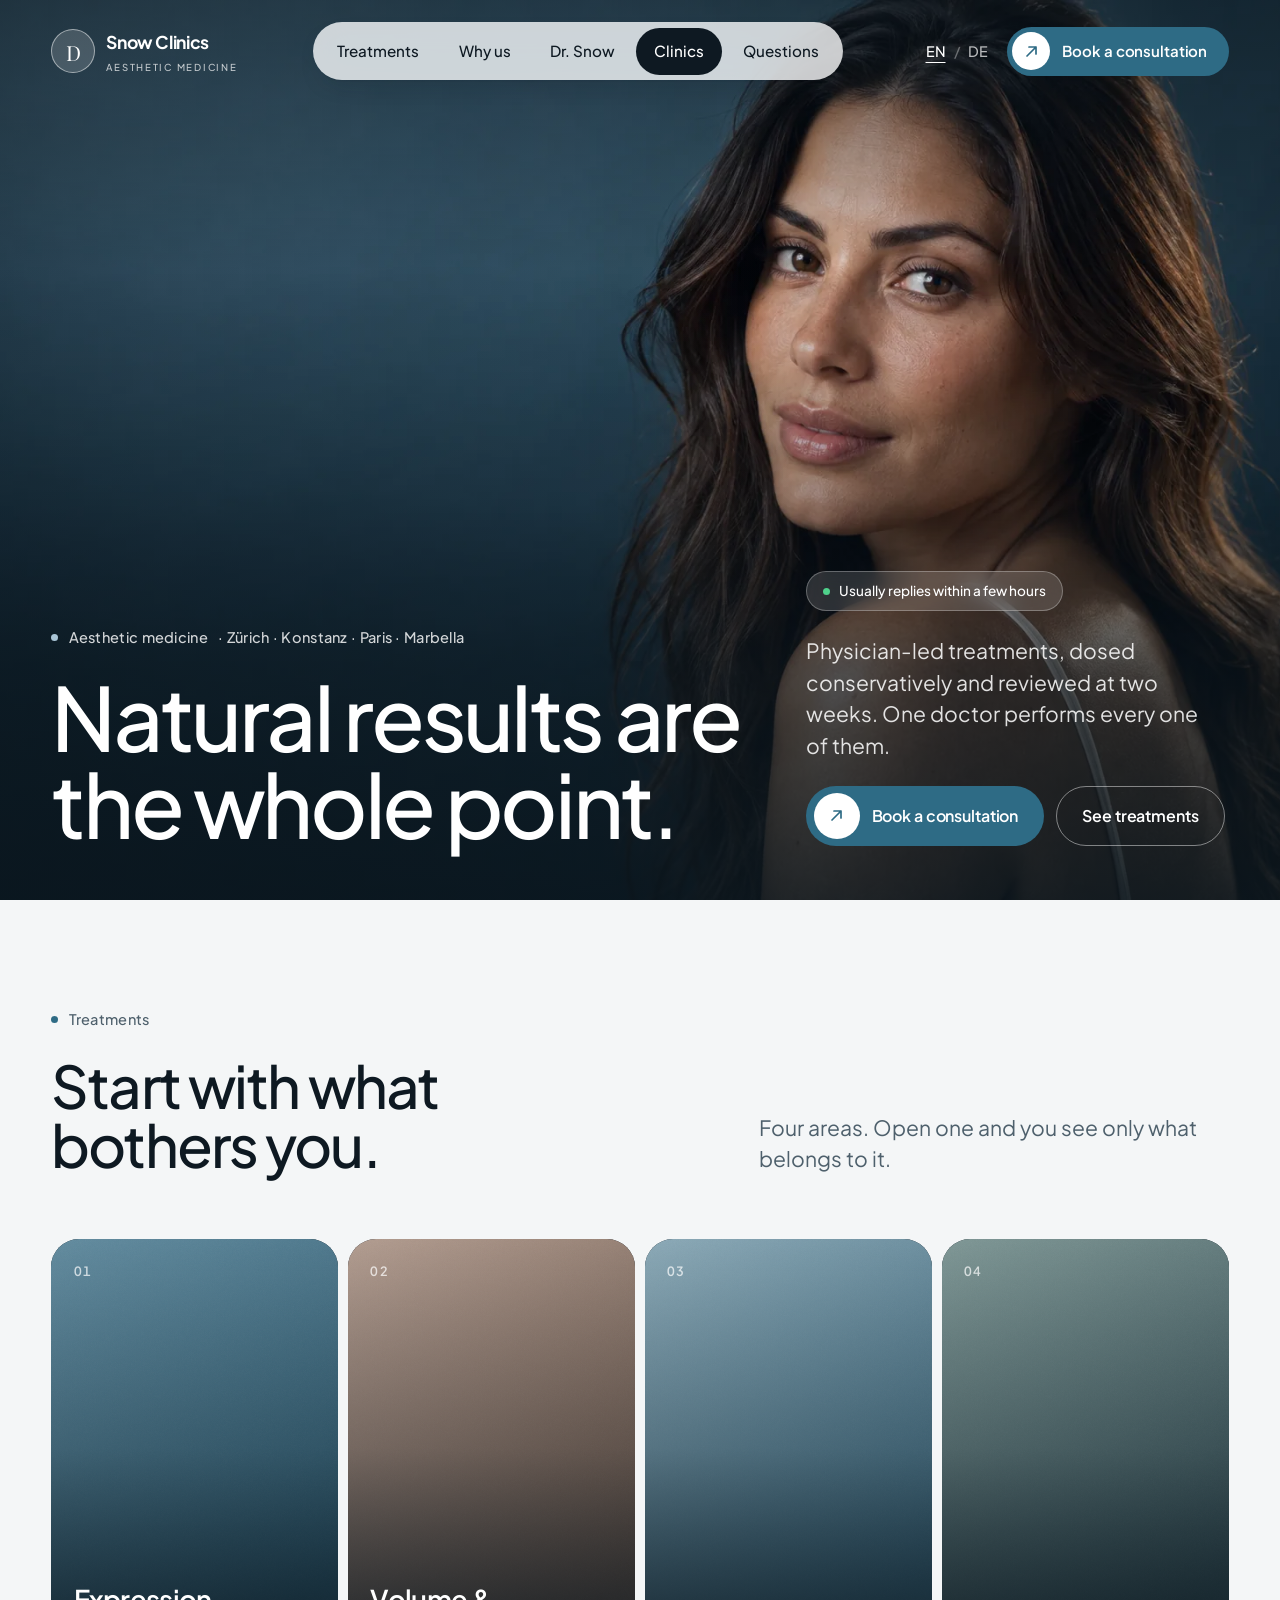
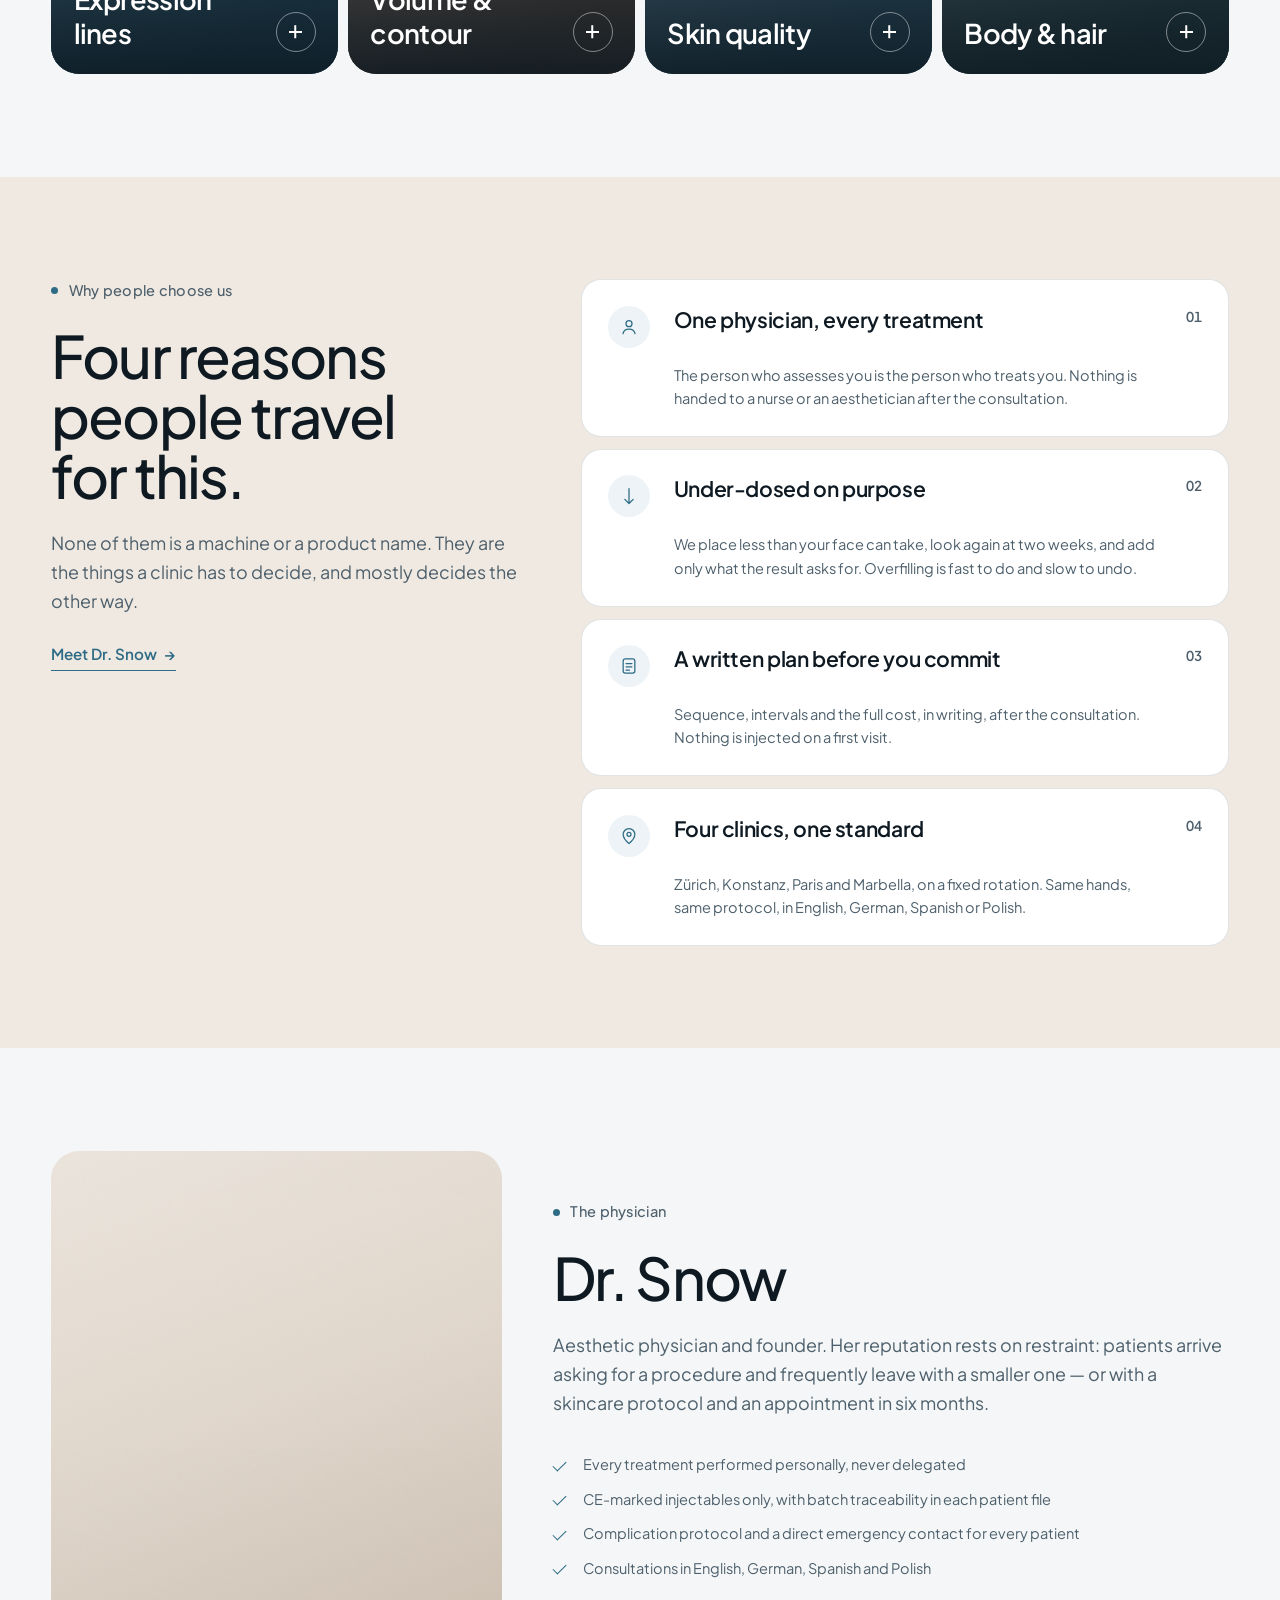
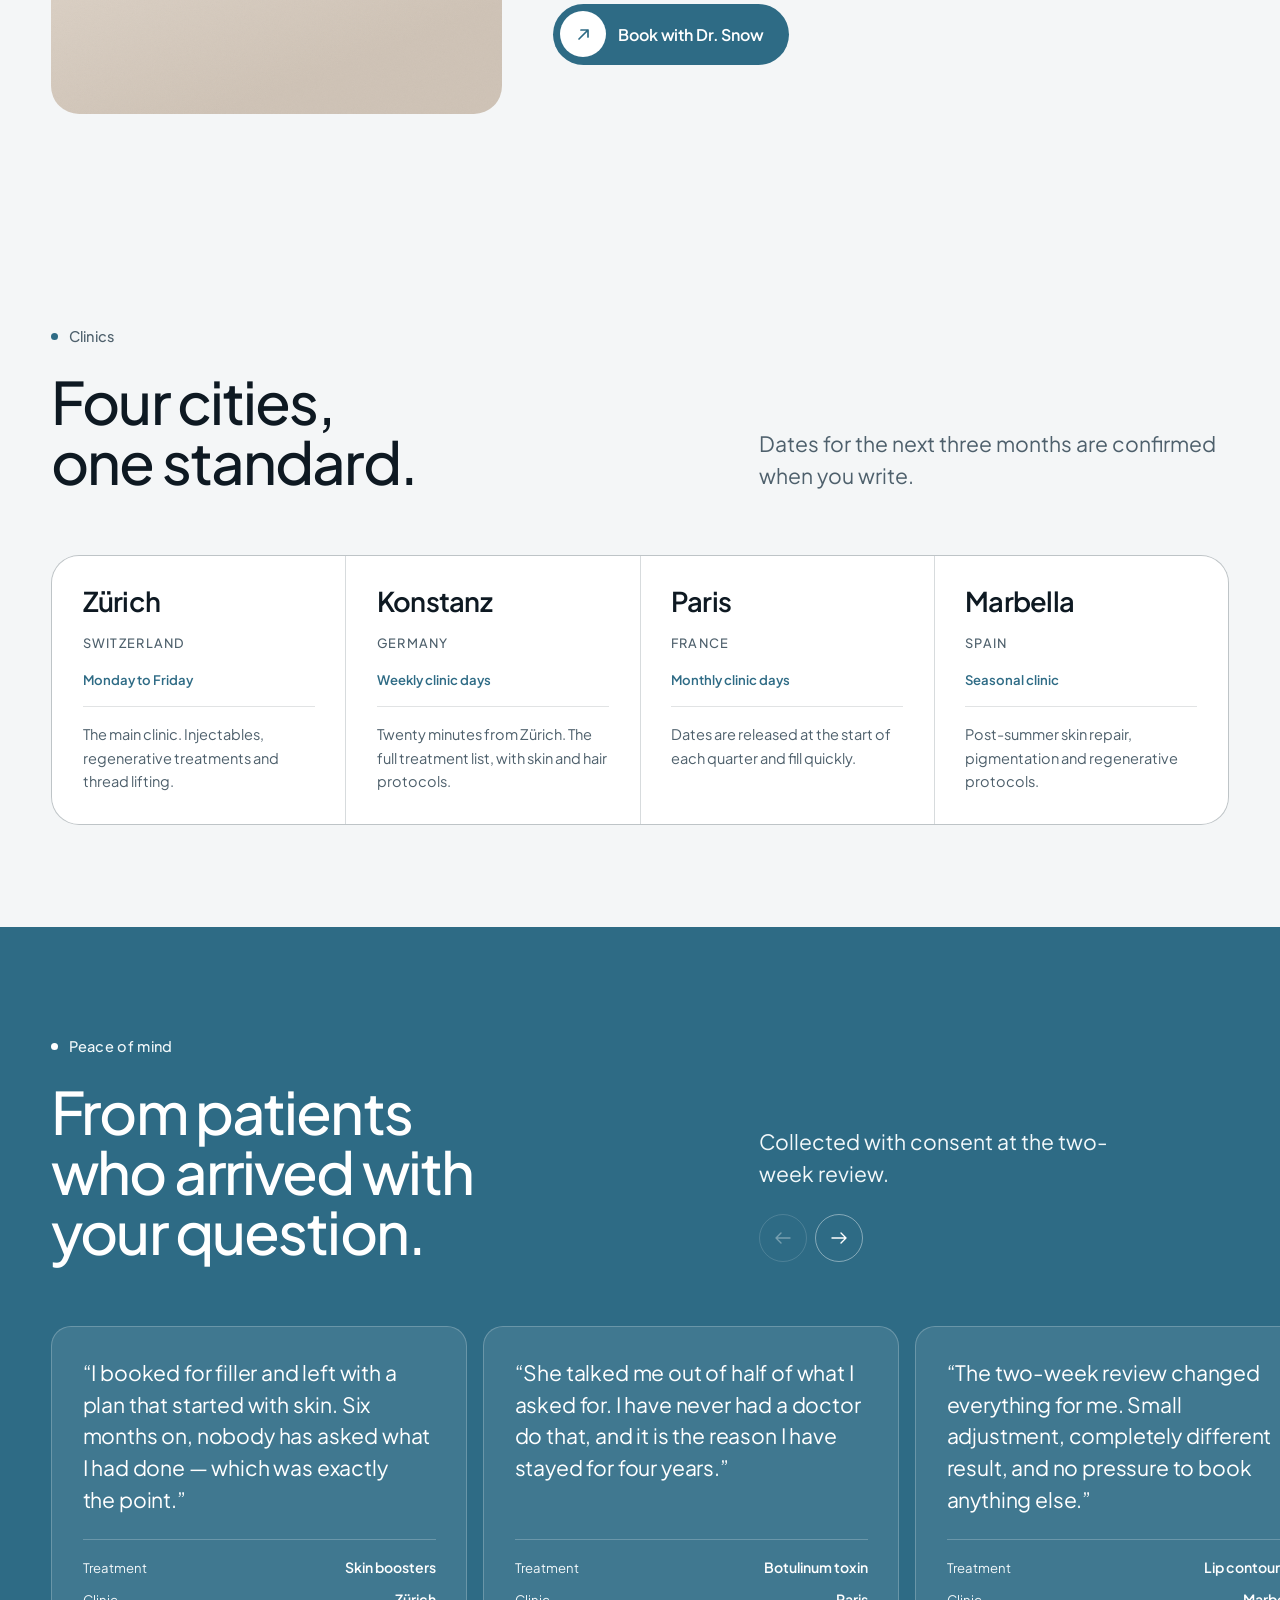
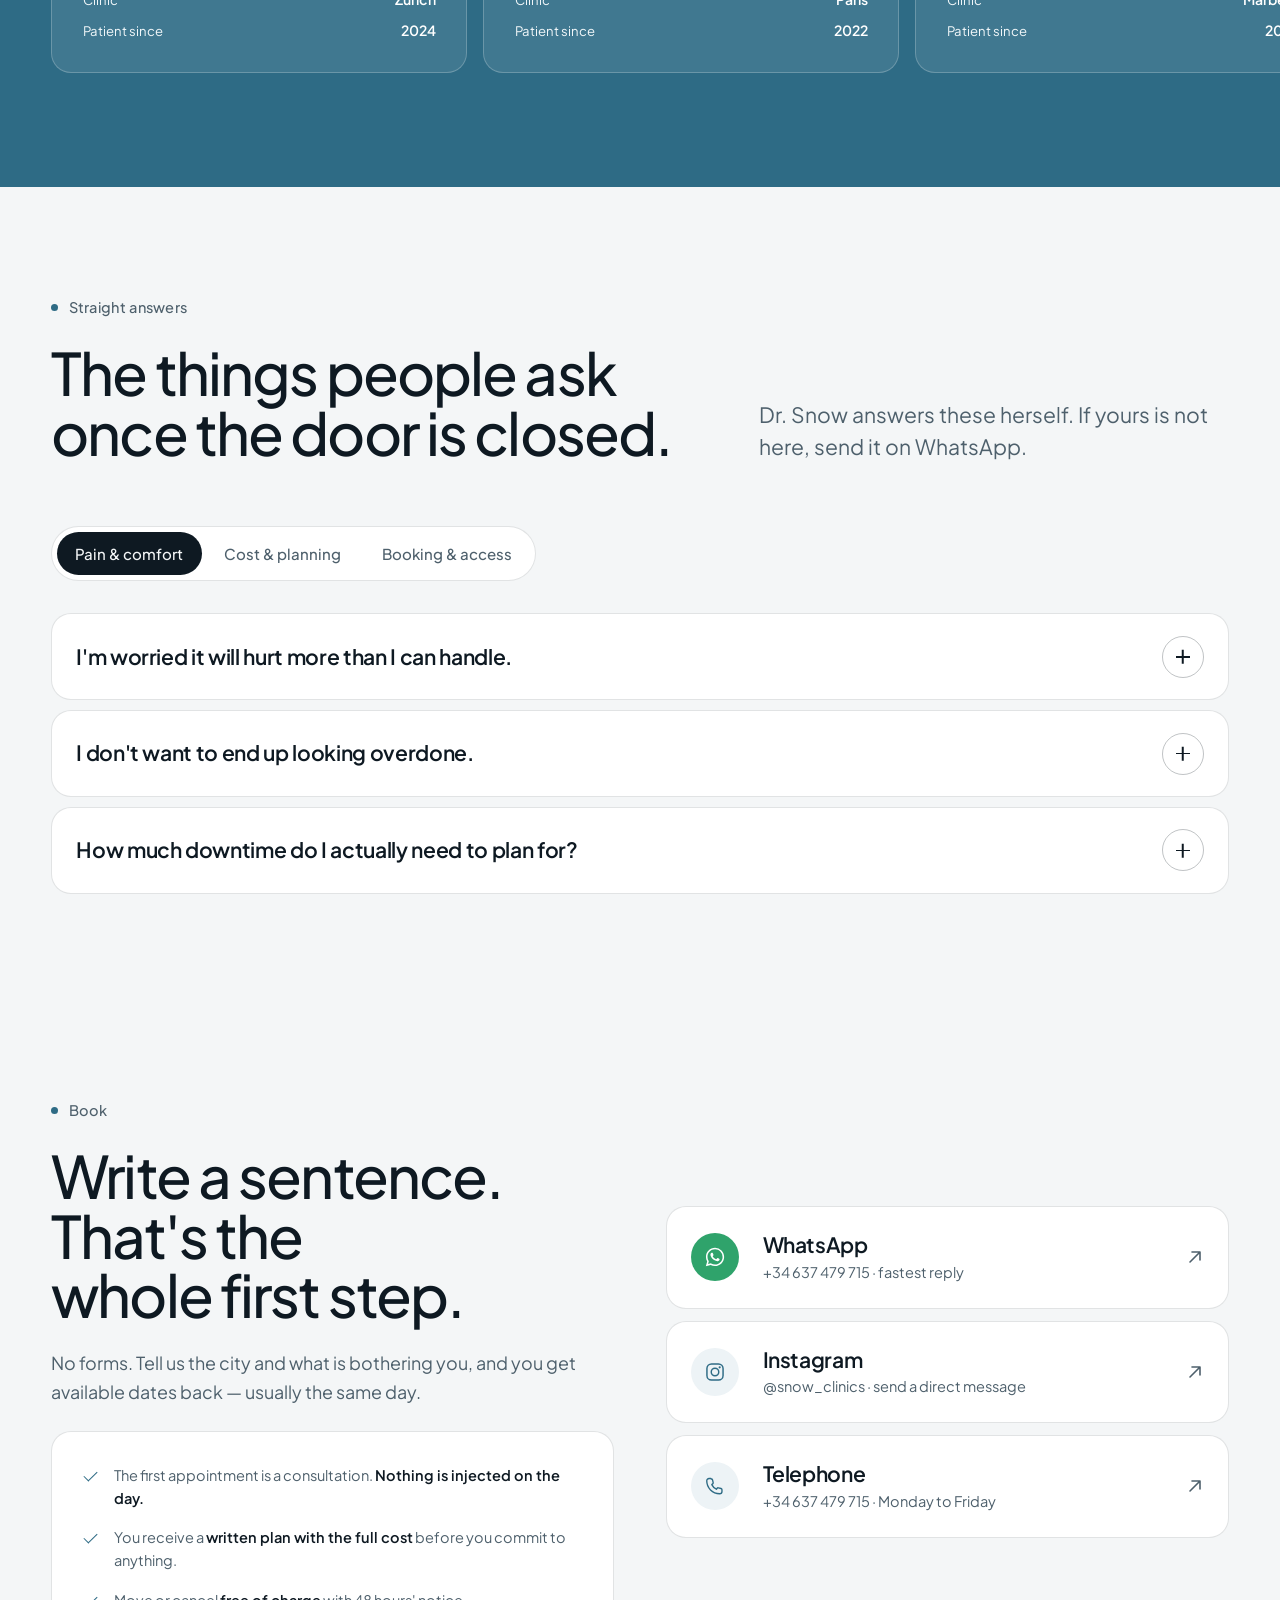
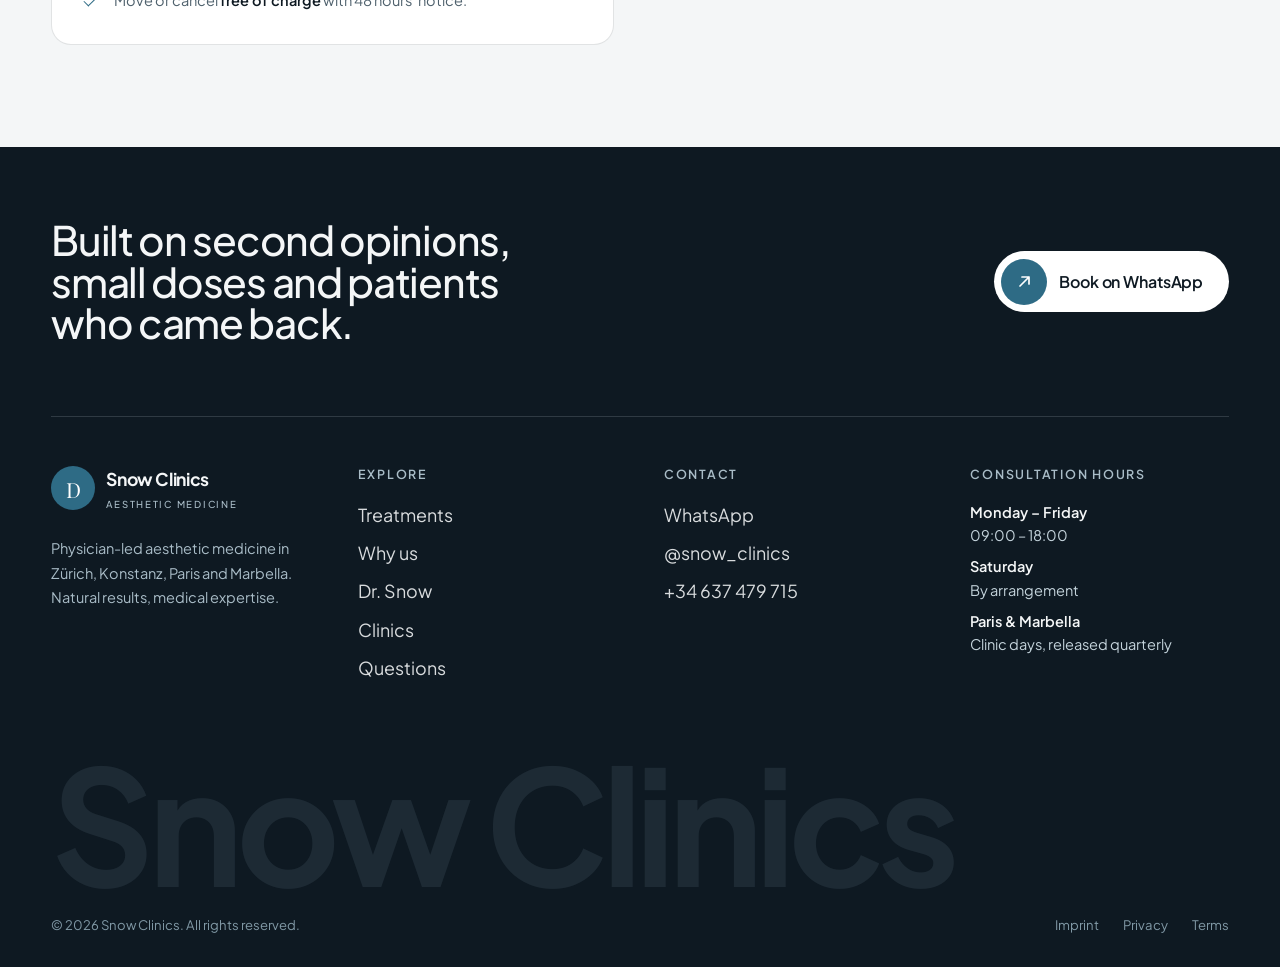
==== commit b6654c1b: "Put the real photograph in the hero The delivered PNG is 2MB, which is no way to open a page. It shi" ====
--- a/index.html
+++ b/index.html
@@ -21,13 +21,13 @@
 <meta property="og:url" content="https://snow-clinics.com/">
 <meta property="og:title" data-i18n-attr="content" data-i18n="meta.ogTitle" content="Snow Clinics — Aesthetic Medicine">
 <meta property="og:description" data-i18n-attr="content" data-i18n="meta.description" content="Physician-led aesthetic medicine. Zürich · Konstanz · Paris · Marbella.">
-<meta property="og:image" content="https://snow-clinics.com/assets/img/og-cover.svg">
+<meta property="og:image" content="https://snow-clinics.com/assets/img/og-cover.jpg">
 <meta property="og:image:width" content="1200">
 <meta property="og:image:height" content="630">
 <meta name="twitter:card" content="summary_large_image">
 <meta name="twitter:title" data-i18n-attr="content" data-i18n="meta.ogTitle" content="Snow Clinics — Aesthetic Medicine">
 <meta name="twitter:description" data-i18n-attr="content" data-i18n="meta.description" content="Physician-led aesthetic medicine. Zürich · Konstanz · Paris · Marbella.">
-<meta name="twitter:image" content="https://snow-clinics.com/assets/img/og-cover.svg">
+<meta name="twitter:image" content="https://snow-clinics.com/assets/img/og-cover.jpg">
 
 <link rel="icon" href="/assets/img/favicon.svg" type="image/svg+xml">
 <link rel="apple-touch-icon" href="/assets/img/favicon.svg">
@@ -108,13 +108,16 @@
 <!-- ══ Hero ════════════════════════════════════════════════════════════════ -->
 <section class="hero" id="home">
   <div class="hero__media">
-    <img src="/assets/img/hero-portrait.svg" alt="" width="2400" height="1600" fetchpriority="high" decoding="async">
+    <picture>
+      <source srcset="/assets/img/hero-portrait.webp" type="image/webp">
+      <img src="/assets/img/hero-portrait.jpg" alt="" width="1536" height="1024" fetchpriority="high" decoding="async">
+    </picture>
   </div>
   <div class="hero__scrim" aria-hidden="true"></div>
 
   <div class="shell hero__grid">
     <div class="hero__title reveal">
-      <p class="eyebrow" data-i18n="hero.eyebrow">Aesthetic medicine · Zürich · Konstanz · Paris · Marbella</p>
+      <p class="eyebrow" data-i18n="hero.eyebrow">Aesthetic medicine<span class="hero__cities"> · Zürich · Konstanz · Paris · Marbella</span></p>
       <h1 class="display h-hero" data-i18n="hero.h1">Natural results are the whole point.</h1>
     </div>
 
@@ -847,7 +850,7 @@
       "alternateName": "Dr. Snow",
       "url": "https://snow-clinics.com/",
       "logo": "https://snow-clinics.com/assets/img/favicon.svg",
-      "image": "https://snow-clinics.com/assets/img/og-cover.svg",
+      "image": "https://snow-clinics.com/assets/img/og-cover.jpg",
       "description": "Physician-led aesthetic medicine in Zürich, Konstanz, Paris and Marbella.",
       "telephone": "+34637479715",
       "sameAs": [
--- a/assets/css/main.css
+++ b/assets/css/main.css
@@ -458,14 +458,40 @@
   overflow: hidden;
 }
 .hero__media { position: absolute; inset: 0; z-index: -2; }
-.hero__media img { width: 100%; height: 100%; object-fit: cover; }
+.hero__media img { width: 100%; height: 100%; object-fit: cover; object-position: 62% 28%; }
 .hero__scrim {
   position: absolute;
   inset: 0;
   z-index: -1;
+  /* The copy occupies the bottom third across the full width, and on the right
+     that lands on the subject's lit shoulder rather than on the backdrop. The
+     lower ramp therefore starts well above the text and stays clear of the
+     face, which sits in the upper half of the frame. */
   background:
-    linear-gradient(to bottom, rgba(10, 22, 30, .5) 0%, rgba(10, 22, 30, .1) 34%, rgba(10, 22, 30, .82) 100%),
+    linear-gradient(to bottom,
+      rgba(10, 22, 30, .55) 0%,
+      rgba(10, 22, 30, .08) 30%,
+      rgba(10, 22, 30, .30) 55%,
+      rgba(10, 22, 30, .68) 74%,
+      rgba(10, 22, 30, .88) 100%),
     linear-gradient(to right, rgba(10, 22, 30, .45) 0%, rgba(10, 22, 30, 0) 62%);
+}
+
+/* A phone crops a 3:2 frame to roughly 1:2, so whatever slice it takes, the
+   subject lands over the copy instead of beside it. The ramp therefore starts
+   higher and goes darker here, leaving the face legible in the upper third. */
+@media (max-width: 720px) {
+  .hero__media img { object-position: 68% 20%; }
+  /* Two lines of eyebrow land across her eye at this crop; one does not. */
+  .hero__cities { display: none; }
+  .hero__scrim {
+    background: linear-gradient(to bottom,
+      rgba(10, 22, 30, .42) 0%,
+      rgba(10, 22, 30, .10) 16%,
+      rgba(10, 22, 30, .56) 34%,
+      rgba(10, 22, 30, .88) 58%,
+      rgba(10, 22, 30, .94) 100%);
+  }
 }
 
 .hero__grid { display: grid; gap: clamp(1.5rem, 3vw, 2.5rem); align-items: end; }
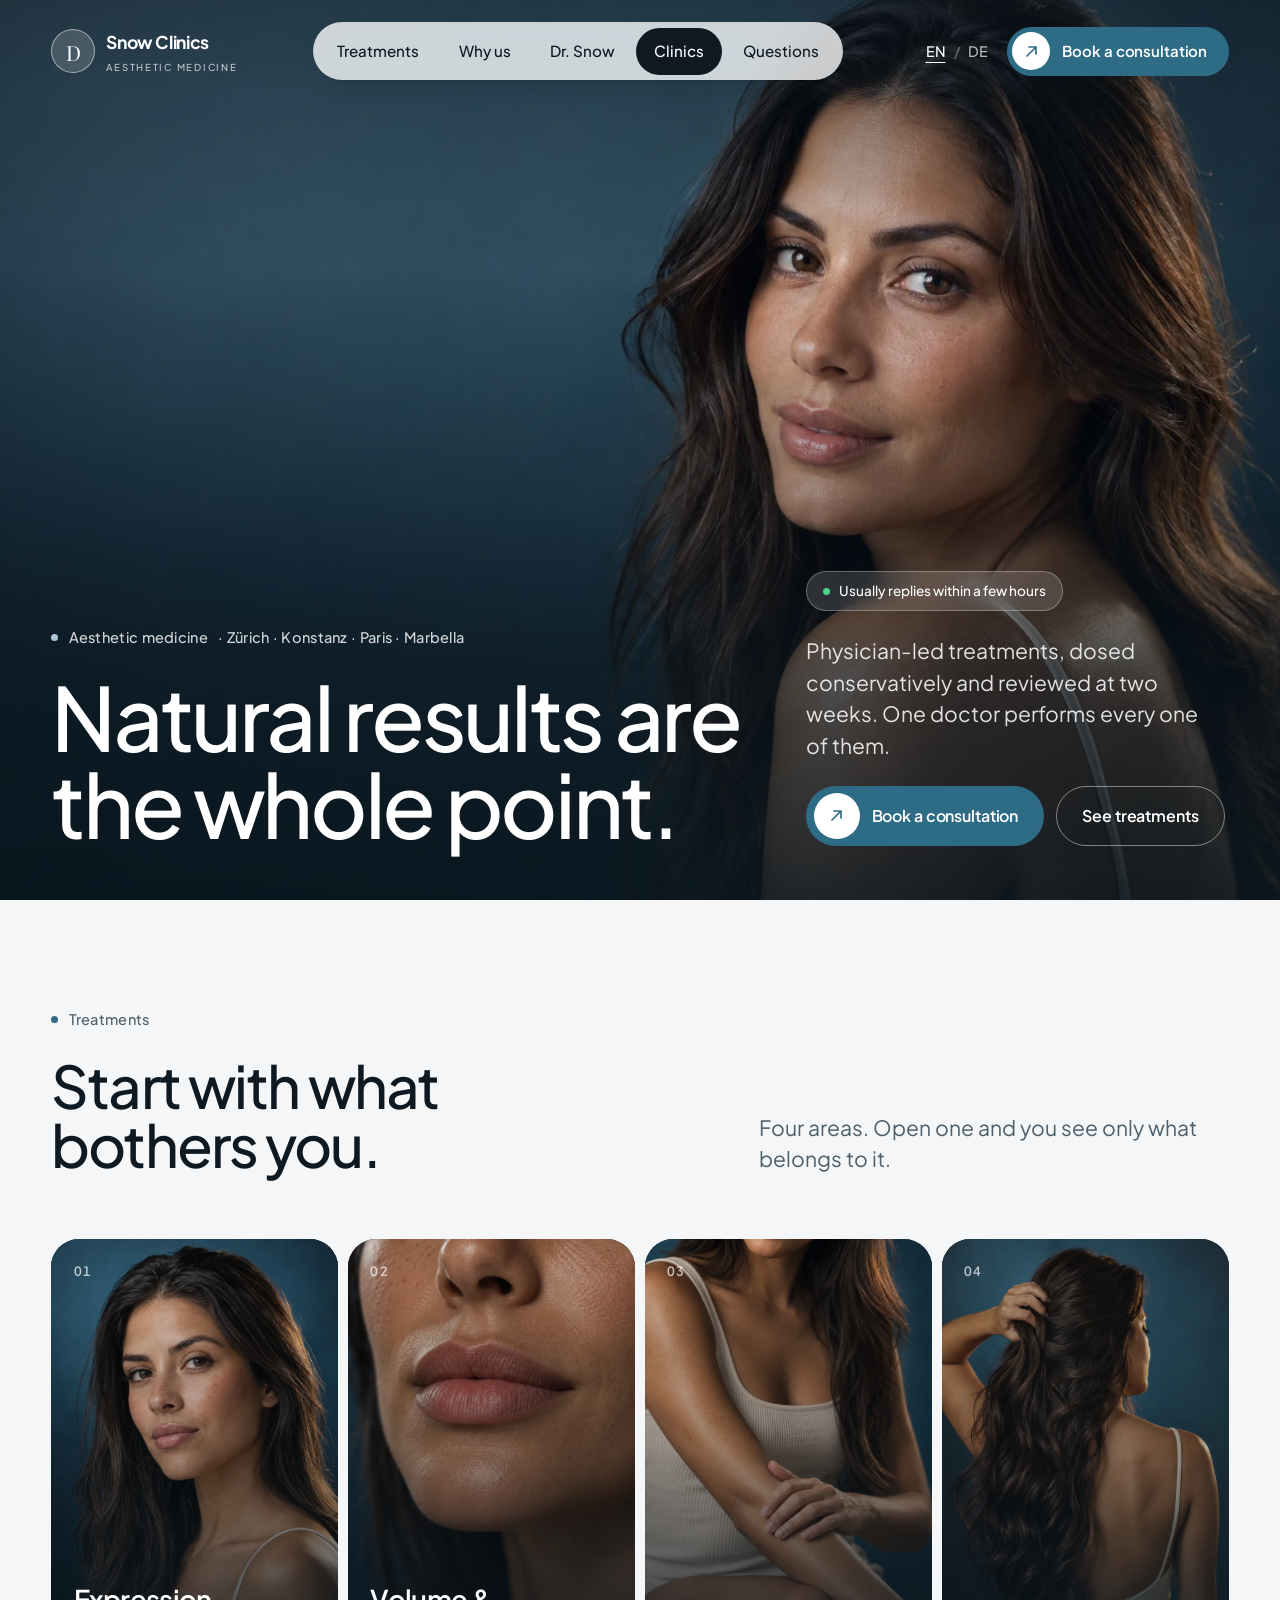
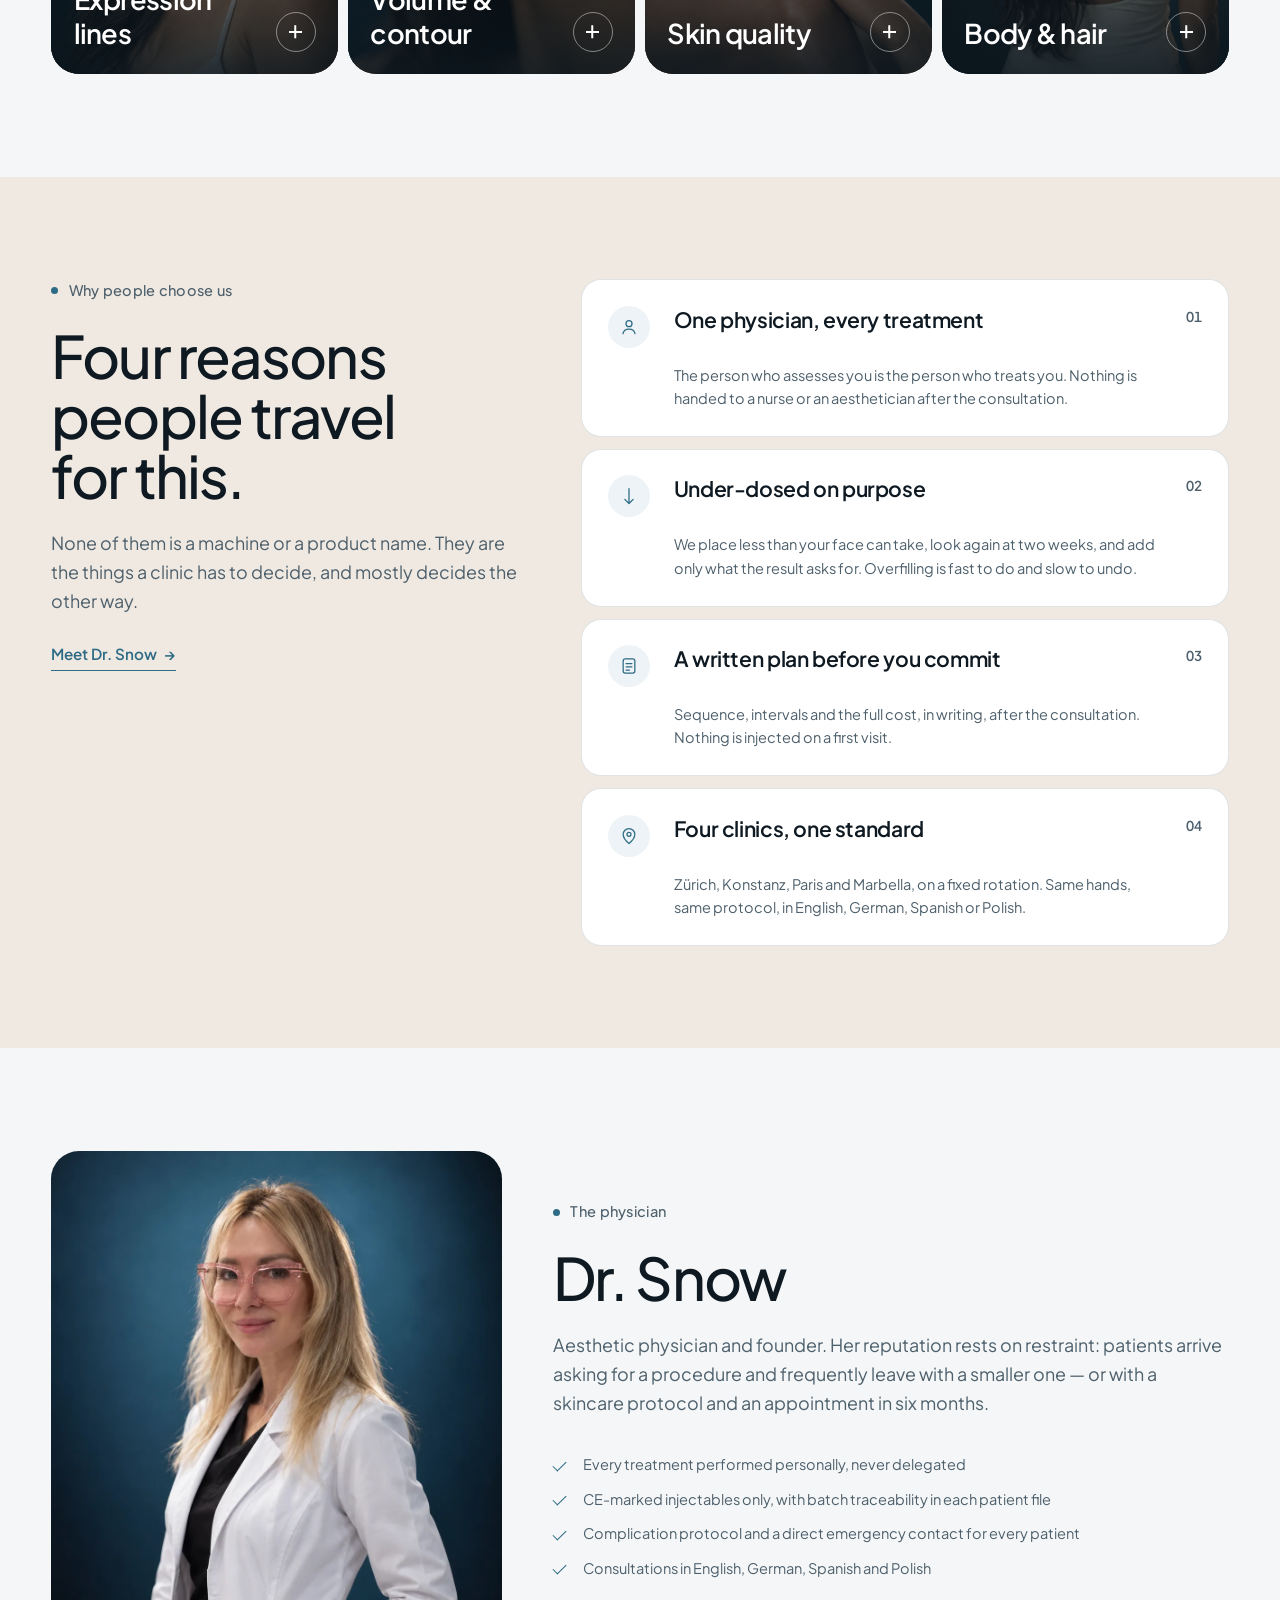
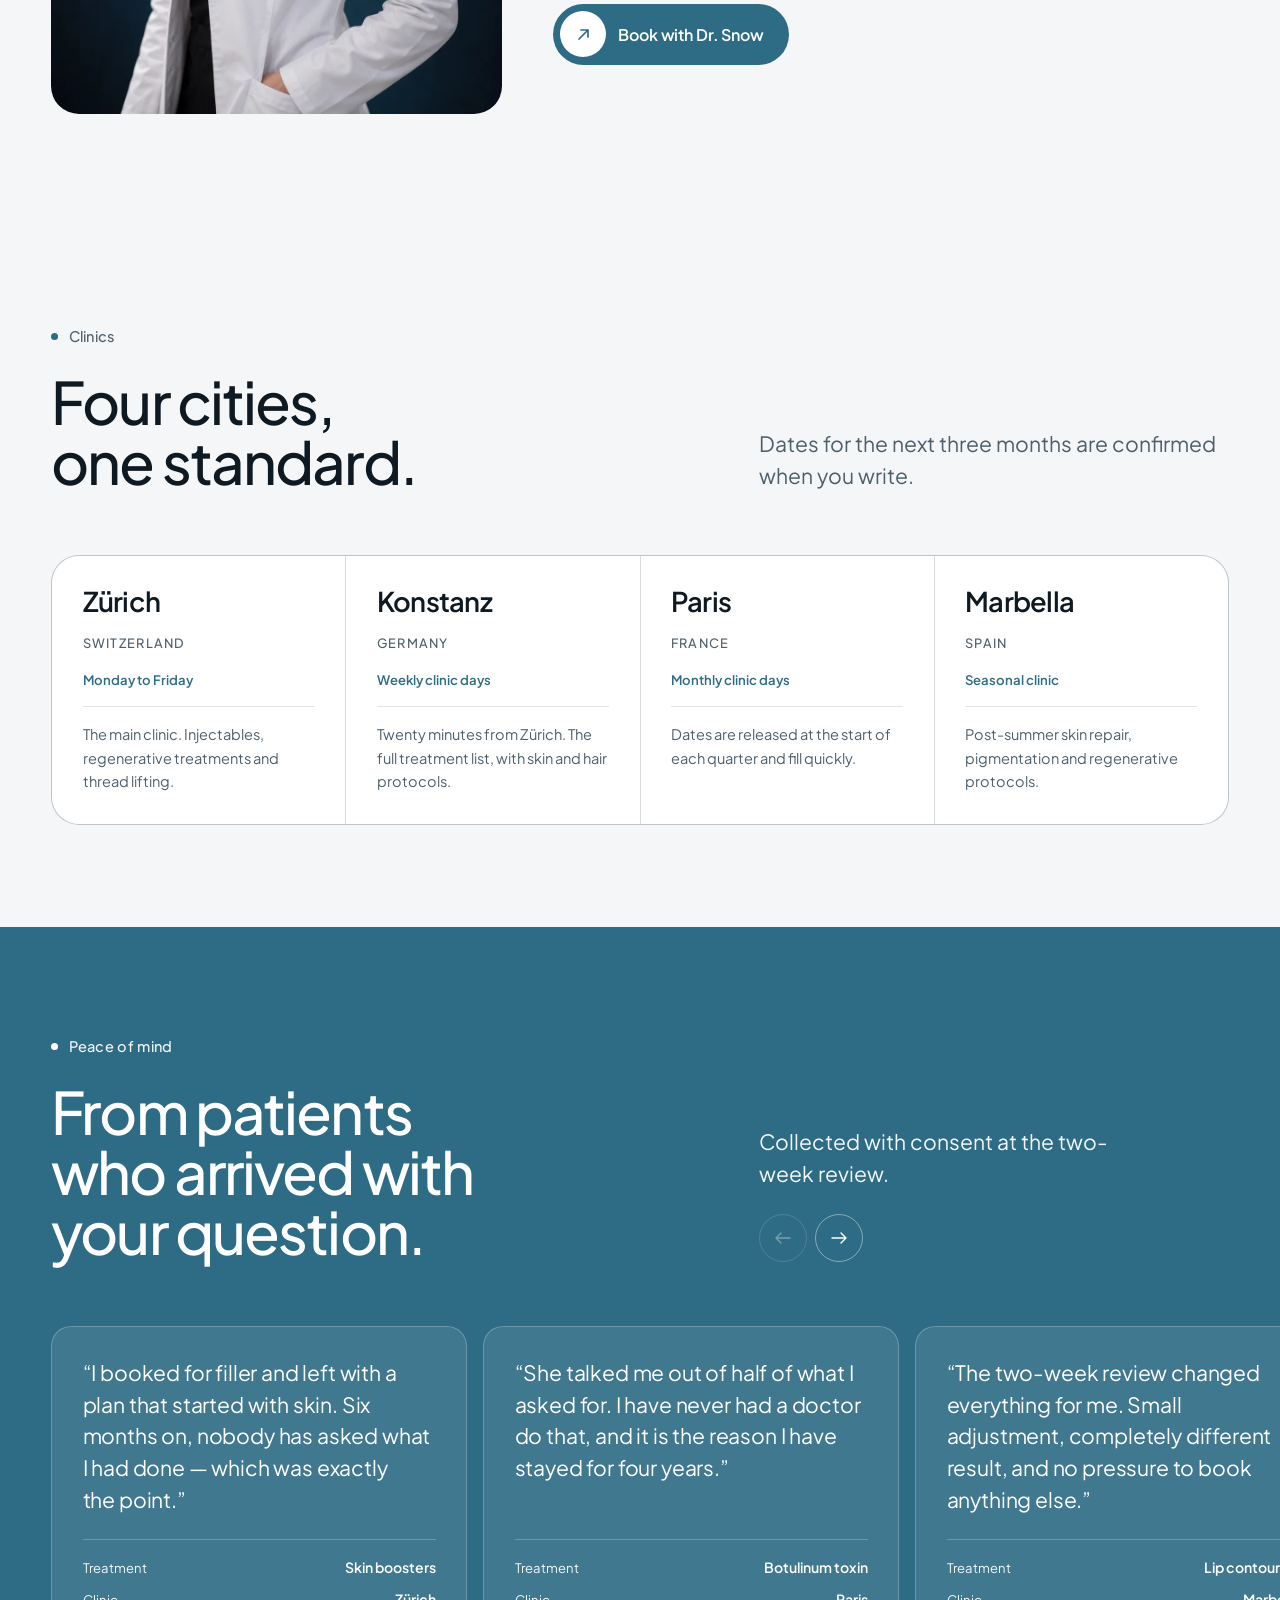
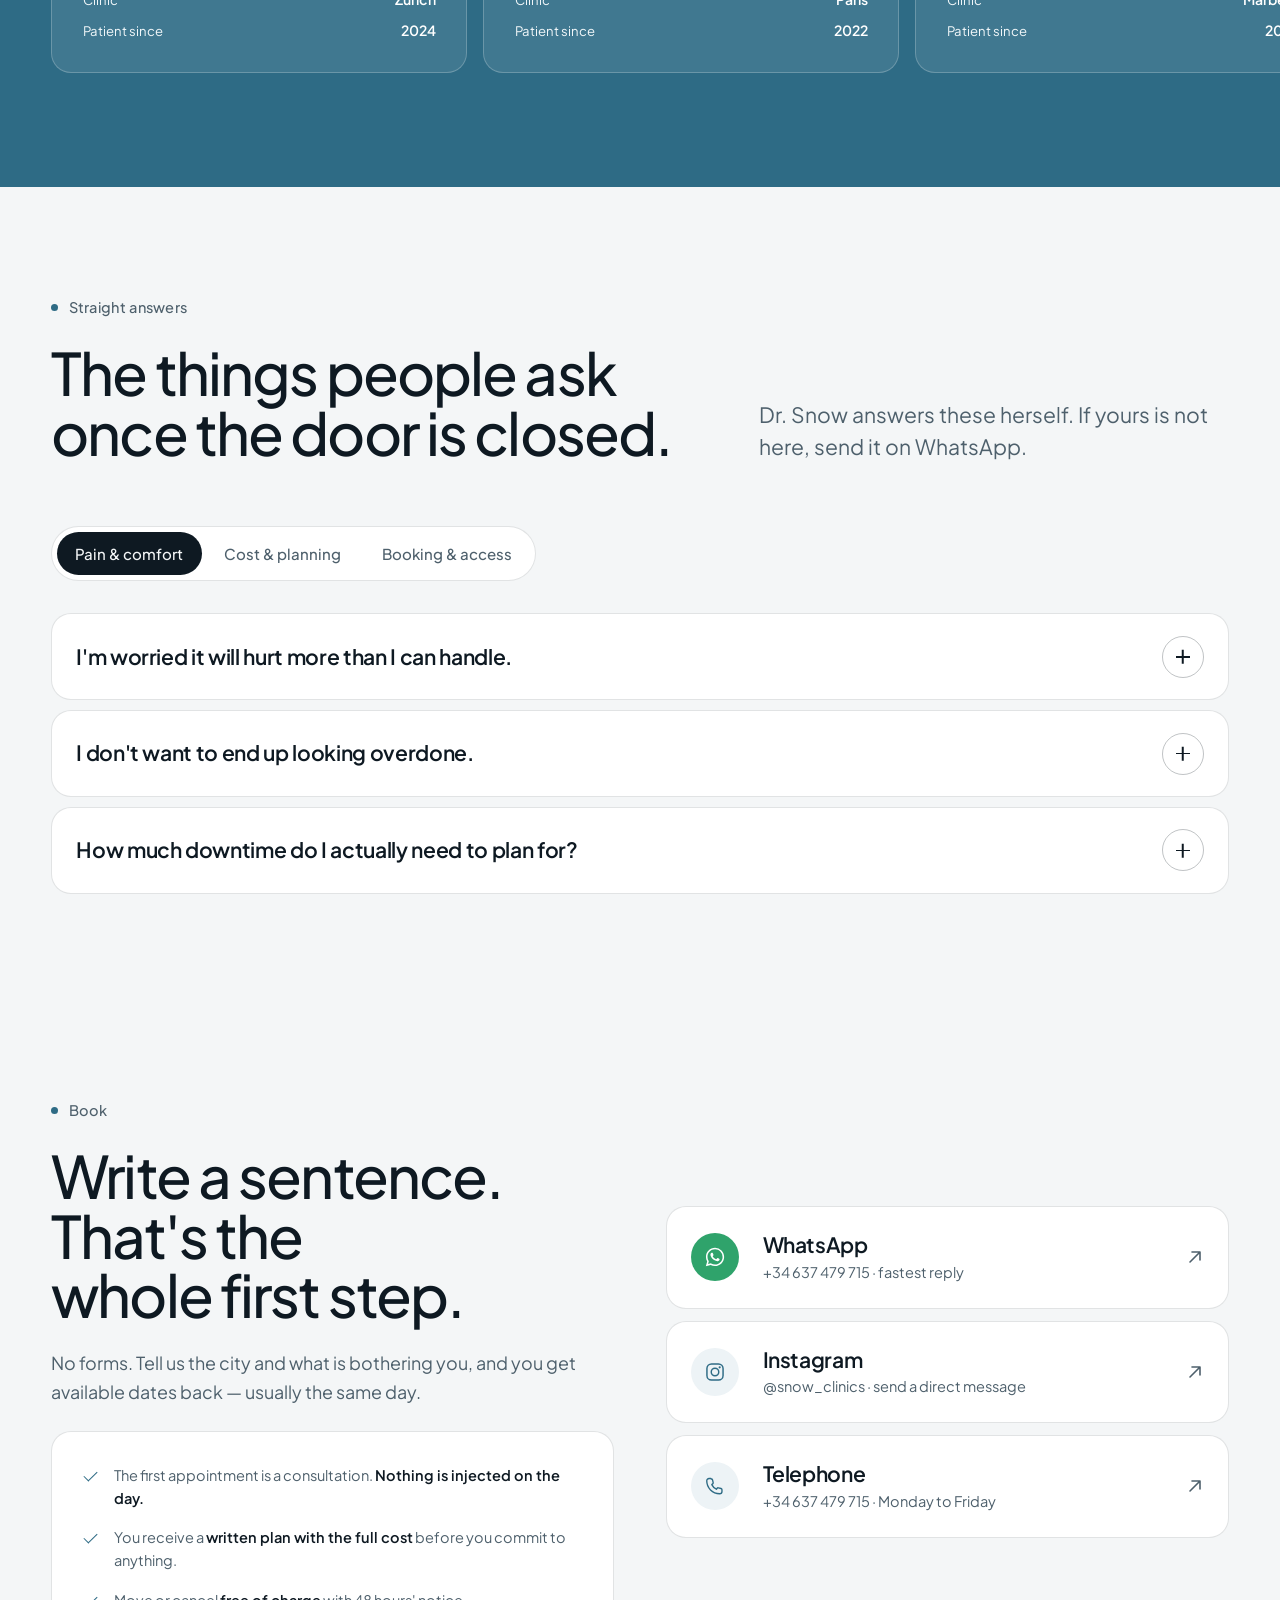
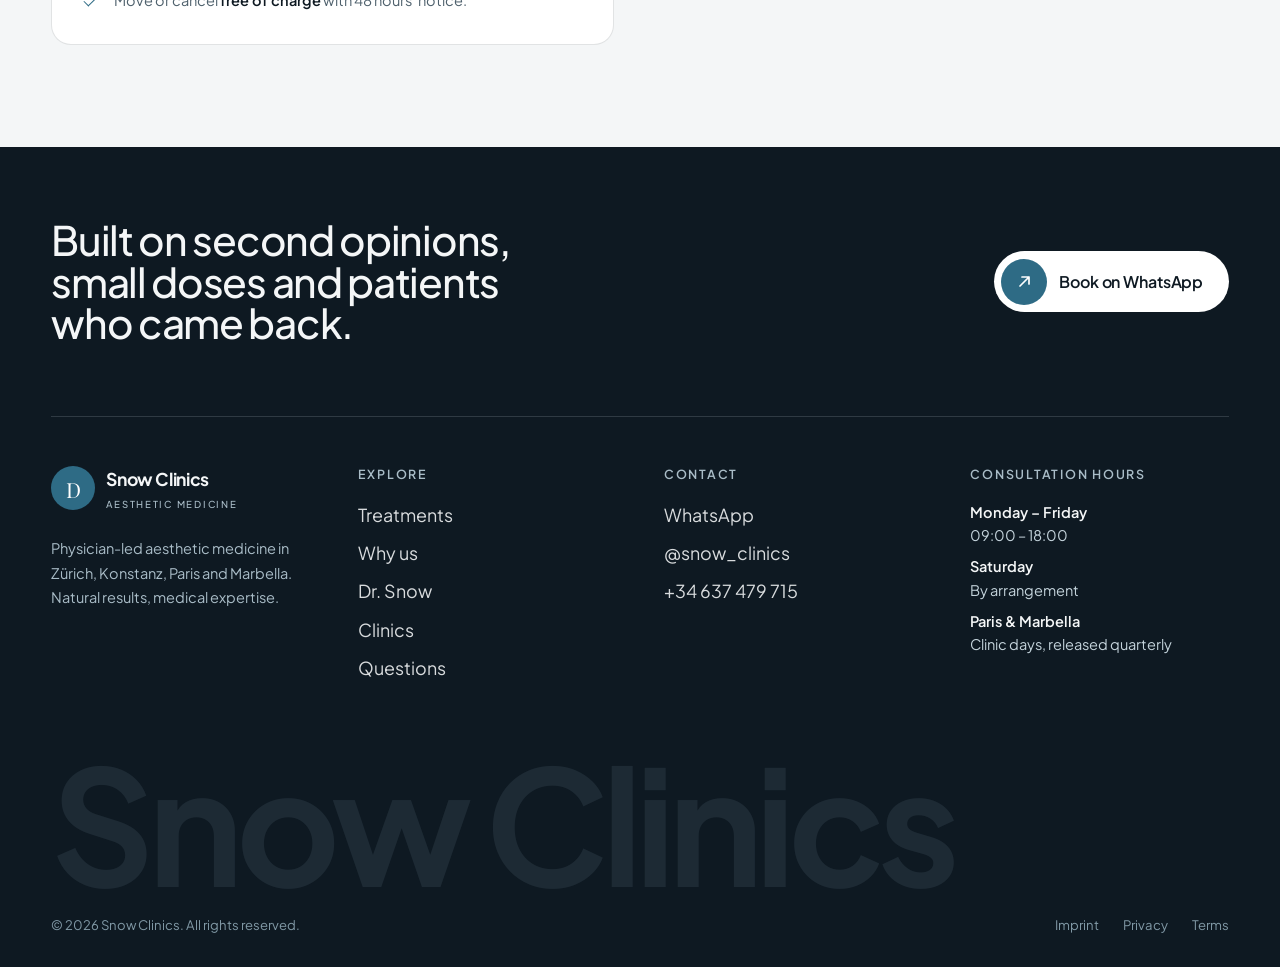
==== commit d41661fd: "Put the real photographs in the cards and the physician section The four area cards and Dr. Snow's p" ====
--- a/index.html
+++ b/index.html
@@ -156,7 +156,10 @@
 
     <div class="slabs reveal" id="slabs">
       <section class="slab" id="slab-lines">
-        <img class="slab__img" src="/assets/img/area-lines.svg" alt="" width="900" height="1200" loading="lazy" decoding="async">
+        <picture>
+          <source srcset="/assets/img/area-lines.webp" type="image/webp">
+          <img class="slab__img" src="/assets/img/area-lines.jpg" alt="" width="900" height="1200" loading="lazy" decoding="async">
+        </picture>
         <span class="slab__veil" aria-hidden="true"></span>
         <button class="slab__spine" type="button" id="tab-lines" aria-expanded="false" aria-controls="panel-lines">
           <span class="slab__n numeral" aria-hidden="true">01</span>
@@ -197,7 +200,10 @@
         </div>
       </section>
       <section class="slab" id="slab-contour">
-        <img class="slab__img" src="/assets/img/area-contour.svg" alt="" width="900" height="1200" loading="lazy" decoding="async">
+        <picture>
+          <source srcset="/assets/img/area-contour.webp" type="image/webp">
+          <img class="slab__img" src="/assets/img/area-contour.jpg" alt="" width="900" height="1200" loading="lazy" decoding="async">
+        </picture>
         <span class="slab__veil" aria-hidden="true"></span>
         <button class="slab__spine" type="button" id="tab-contour" aria-expanded="false" aria-controls="panel-contour">
           <span class="slab__n numeral" aria-hidden="true">02</span>
@@ -238,7 +244,10 @@
         </div>
       </section>
       <section class="slab" id="slab-skin">
-        <img class="slab__img" src="/assets/img/area-skin.svg" alt="" width="900" height="1200" loading="lazy" decoding="async">
+        <picture>
+          <source srcset="/assets/img/area-skin.webp" type="image/webp">
+          <img class="slab__img" src="/assets/img/area-skin.jpg" alt="" width="900" height="1200" loading="lazy" decoding="async">
+        </picture>
         <span class="slab__veil" aria-hidden="true"></span>
         <button class="slab__spine" type="button" id="tab-skin" aria-expanded="false" aria-controls="panel-skin">
           <span class="slab__n numeral" aria-hidden="true">03</span>
@@ -284,7 +293,10 @@
         </div>
       </section>
       <section class="slab" id="slab-body">
-        <img class="slab__img" src="/assets/img/area-body.svg" alt="" width="900" height="1200" loading="lazy" decoding="async">
+        <picture>
+          <source srcset="/assets/img/area-body.webp" type="image/webp">
+          <img class="slab__img" src="/assets/img/area-body.jpg" alt="" width="900" height="1200" loading="lazy" decoding="async">
+        </picture>
         <span class="slab__veil" aria-hidden="true"></span>
         <button class="slab__spine" type="button" id="tab-body" aria-expanded="false" aria-controls="panel-body">
           <span class="slab__n numeral" aria-hidden="true">04</span>
@@ -384,7 +396,10 @@
   <div class="shell physician">
 
     <figure class="physician__media reveal" style="margin:0">
-      <img src="/assets/img/portrait-physician.svg" alt="" width="1000" height="1300" loading="lazy" decoding="async">
+      <picture>
+        <source srcset="/assets/img/portrait-physician.webp" type="image/webp">
+        <img src="/assets/img/portrait-physician.jpg" alt="Dr. Snow" width="1000" height="1250" loading="lazy" decoding="async">
+      </picture>
     </figure>
 
     <div class="physician__body reveal" style="--reveal-delay:120ms">
--- a/assets/css/main.css
+++ b/assets/css/main.css
@@ -314,8 +314,18 @@
   inset: 0 0 auto 0;
   z-index: 100;
   padding-block: clamp(.9rem, 1.8vw, 1.4rem);
-  transition: transform var(--t-mid) var(--ease), padding var(--t-mid) var(--ease);
-}
+  transition: transform var(--t-mid) var(--ease), padding var(--t-mid) var(--ease),
+              background var(--t-mid) var(--ease), box-shadow var(--t-mid) var(--ease);
+}
+.nav.is-stuck {
+  padding-block: .6rem;
+  background: rgba(244, 246, 247, .86);
+  backdrop-filter: blur(20px) saturate(1.5);
+  -webkit-backdrop-filter: blur(20px) saturate(1.5);
+  box-shadow: 0 1px 0 rgba(14, 25, 34, .08), 0 14px 34px -28px rgba(14, 25, 34, .5);
+}
+.nav.is-stuck .nav__pill { background: transparent; box-shadow: none; backdrop-filter: none; }
+.nav.is-stuck .burger { background: transparent; box-shadow: none; backdrop-filter: none; }
 .nav.is-hidden { transform: translateY(-140%); }
 .nav__inner { display: flex; align-items: center; justify-content: space-between; gap: var(--s-4); }
 
@@ -550,6 +560,10 @@
 @media (min-width: 1000px) {
   .slabs { grid-template-columns: repeat(4, minmax(0, 1fr)); min-height: clamp(27rem, 34vw, 32rem); }
 }
+/* Writing-mode cannot tween, so the area name is hidden for the frame in
+   which it turns on its side, then fades back in under the moving widths. */
+.slab__label { transition: opacity 280ms var(--ease) 170ms; }
+.slabs.is-switching .slab__label { opacity: 0; transition: none; }
 
 .slab {
   position: relative;
@@ -641,6 +655,7 @@
     justify-content: center;
   }
   .slab.is-open .slab__spine { right: auto; width: 5.5rem; }
+  .slabs.has-open .slab:not(.is-open) .slab__spine { padding-inline: .5rem; }
 }
 
 .slab__panel { position: relative; z-index: 2; }
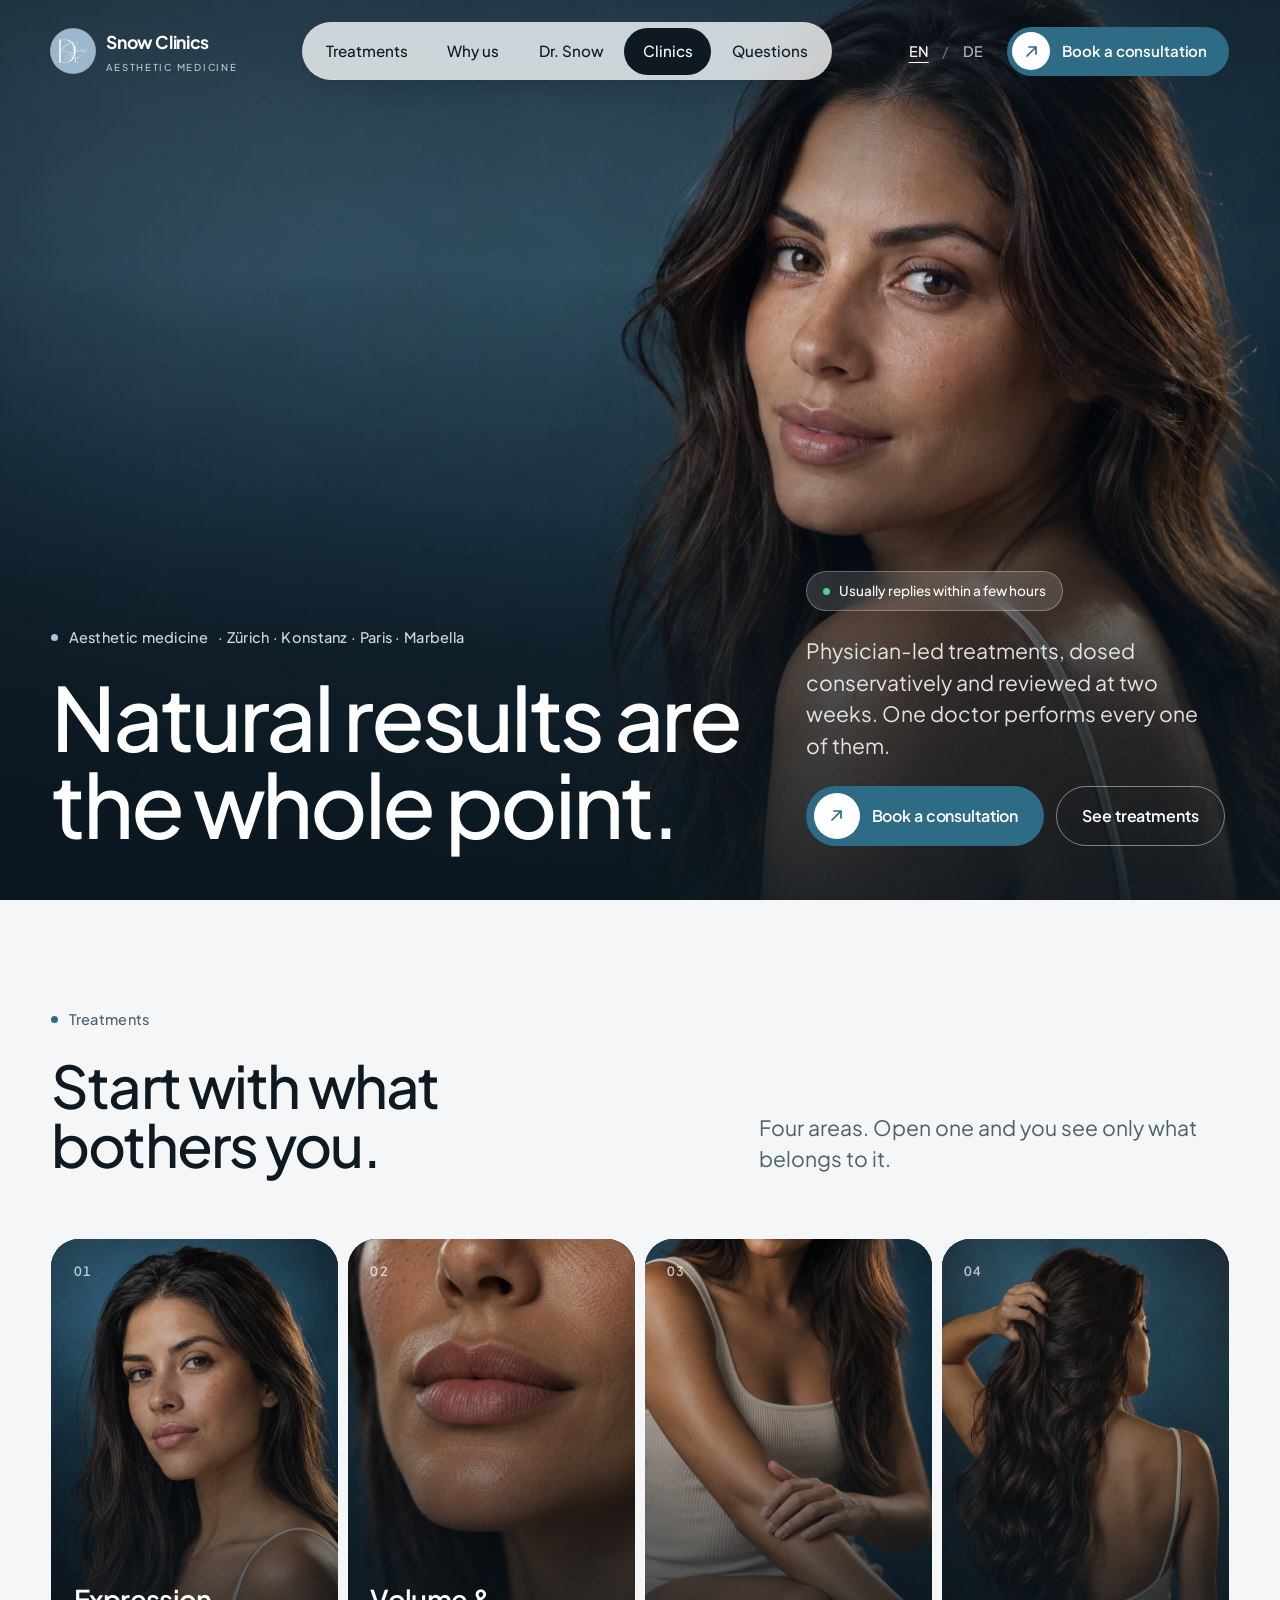
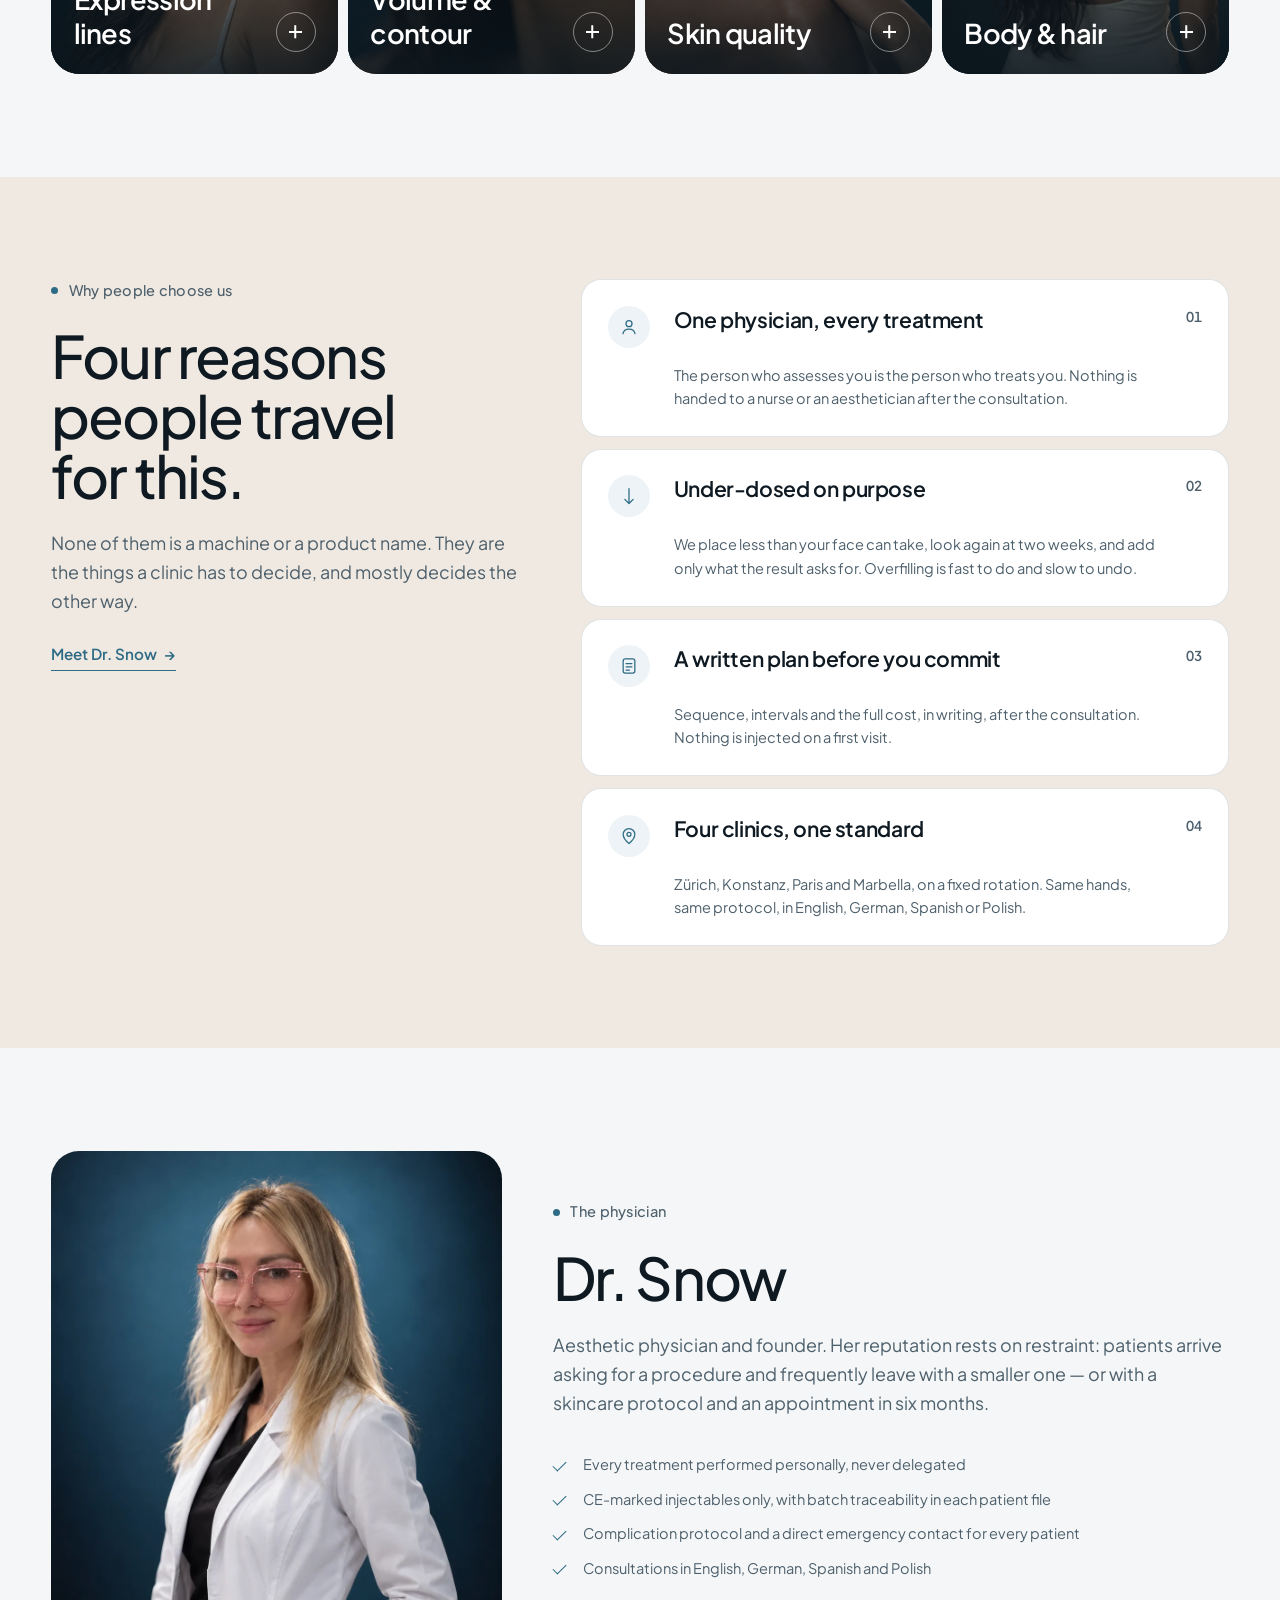
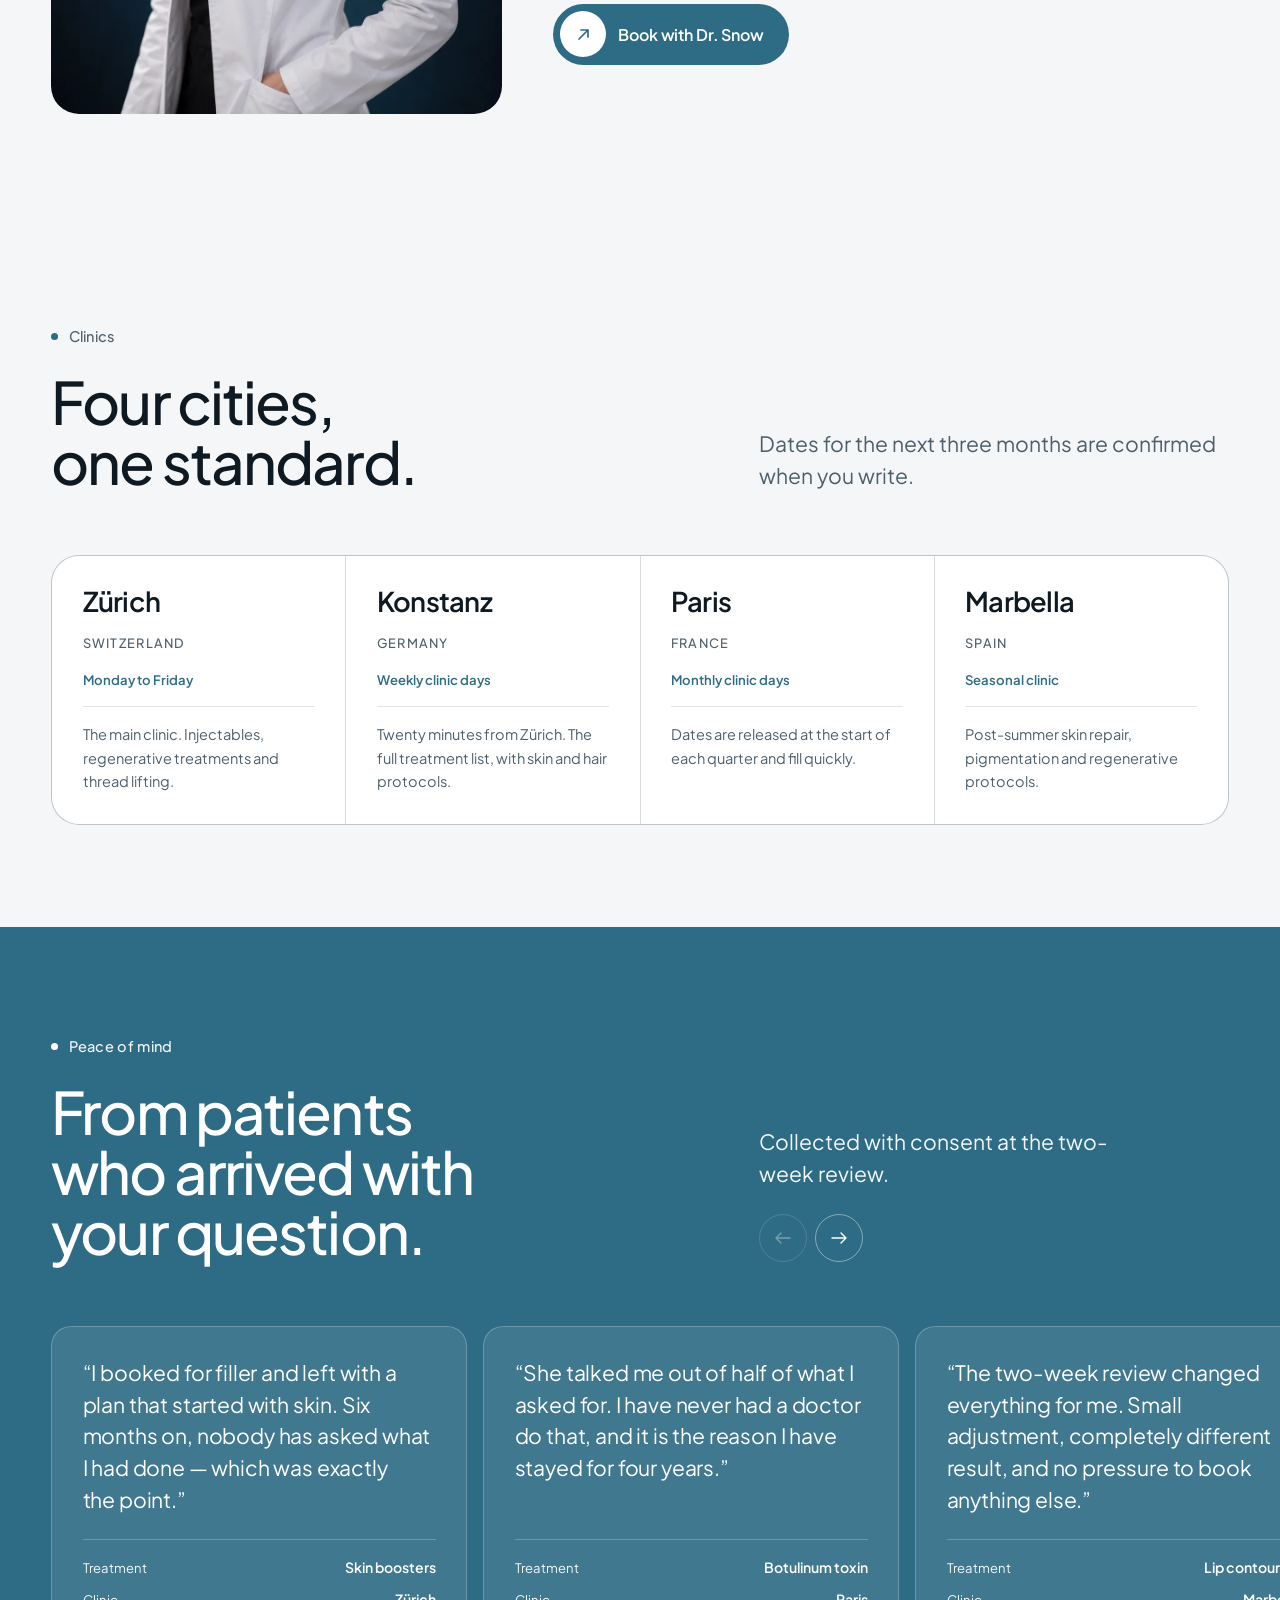
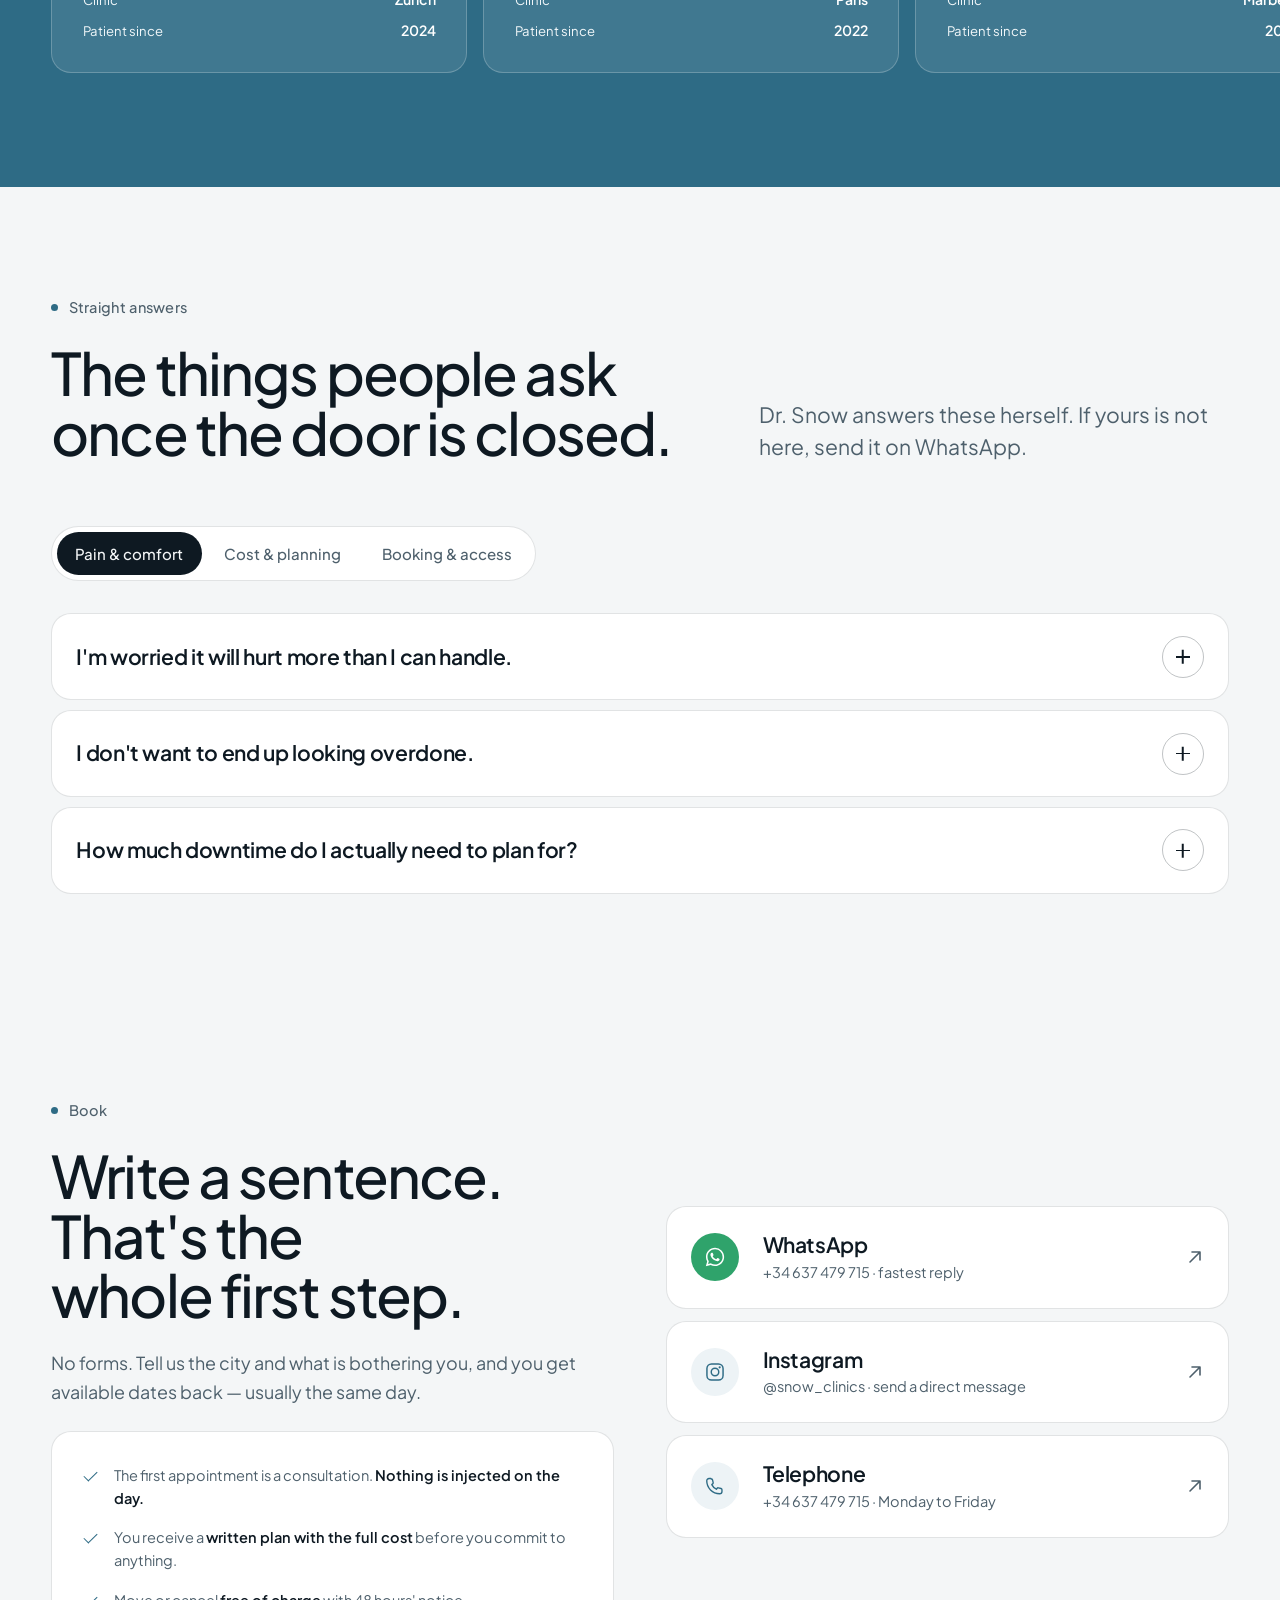
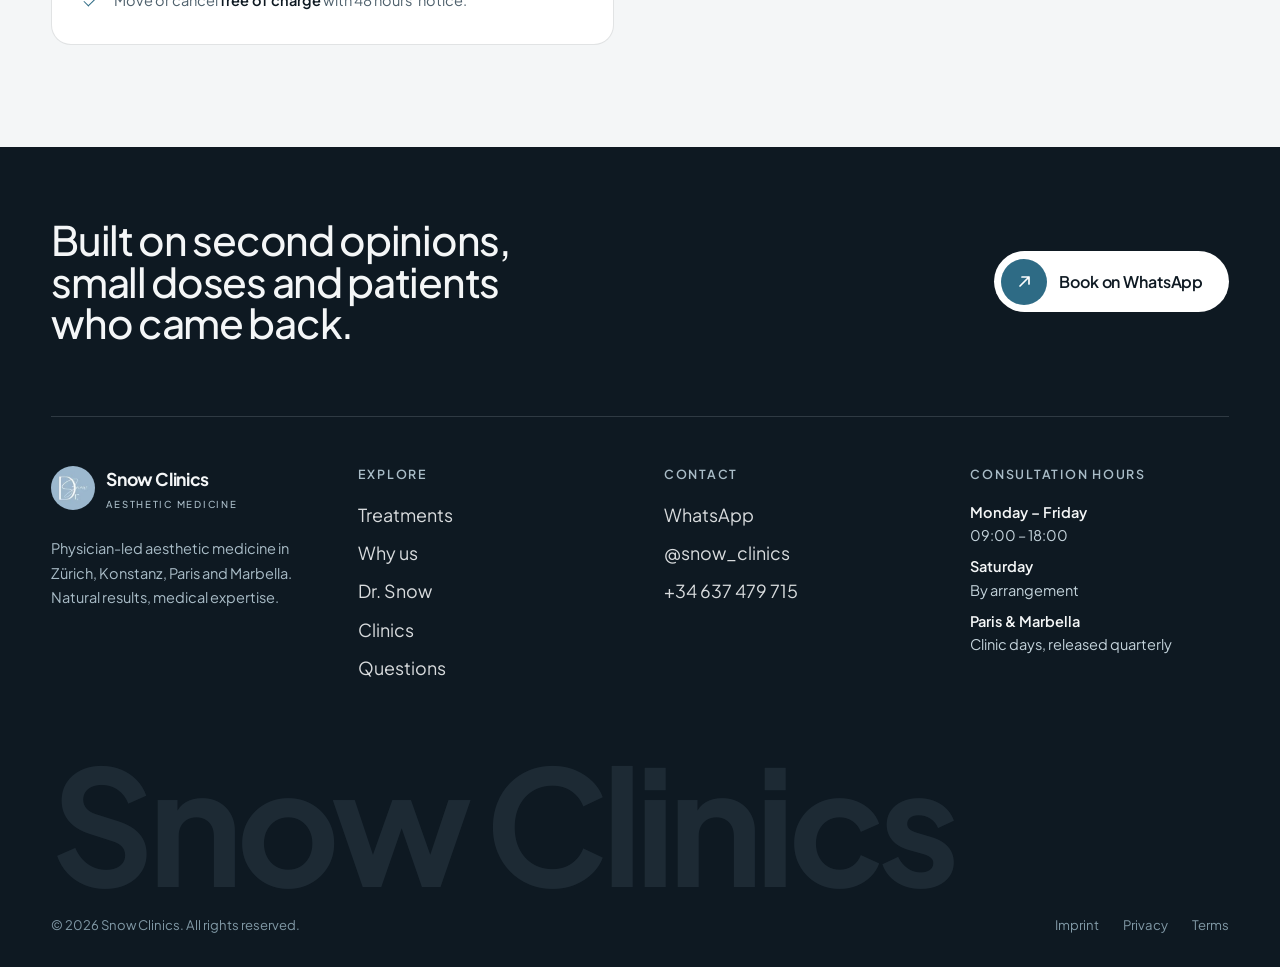
==== commit b6323d14: "Use the supplied monogram as the brand mark The circle in the bar and in the footer carried a typese" ====
--- a/index.html
+++ b/index.html
@@ -49,7 +49,12 @@
   <div class="shell nav__inner">
 
     <a class="brand" href="#home" aria-label="Snow Clinics — home">
-      <span class="brand__mark" aria-hidden="true">D</span>
+      <span class="brand__mark" aria-hidden="true">
+        <picture>
+          <source srcset="/assets/img/logo-mark.webp" type="image/webp">
+          <img src="/assets/img/logo-mark.png" alt="" width="44" height="44" decoding="async">
+        </picture>
+      </span>
       <span>
         <span class="brand__name">Snow Clinics</span>
         <span class="brand__tag" data-i18n="brand.tag">Aesthetic Medicine</span>
@@ -709,7 +714,12 @@
     <div class="footer__grid">
       <div class="footer__brand">
         <a class="brand" href="#home" aria-label="Snow Clinics — home">
-          <span class="brand__mark" aria-hidden="true">D</span>
+          <span class="brand__mark" aria-hidden="true">
+        <picture>
+          <source srcset="/assets/img/logo-mark.webp" type="image/webp">
+          <img src="/assets/img/logo-mark.png" alt="" width="44" height="44" decoding="async">
+        </picture>
+      </span>
           <span>
             <span class="brand__name">Snow Clinics</span>
             <span class="brand__tag" data-i18n="brand.tag">Aesthetic Medicine</span>
--- a/assets/css/main.css
+++ b/assets/css/main.css
@@ -293,6 +293,15 @@
   transition: transform var(--t-mid) var(--ease);
 }
 .link:hover::after { transform-origin: left; animation: wipe var(--t-mid) var(--ease); }
+@media (pointer: coarse) {
+  .link::before { content: ""; position: absolute; inset: -9px -8px; }
+}
+
+/* A word as short as "Terms" makes a target narrower than a fingertip. */
+@media (pointer: coarse) {
+  .footer__bottom nav a, .footer__col a { padding-block: .35rem; }
+  .footer__bottom nav a { min-width: 44px; text-align: center; }
+}
 @keyframes wipe { from { transform: scaleX(0); } to { transform: scaleX(1); } }
 
 /* Chips */
@@ -339,23 +348,21 @@
 .nav--light .lang__btn { color: rgba(255, 255, 255, .7); }
 .nav--light .lang__btn:hover,
 .nav--light .lang__btn[aria-pressed="true"] { color: #FFFFFF; }
-.nav--light .brand__mark { background: rgba(255, 255, 255, .16); border: 1px solid rgba(255, 255, 255, .5); }
+.nav--light .brand__mark { box-shadow: 0 0 0 1px rgba(255, 255, 255, .55); }
 
 .brand { display: flex; align-items: center; gap: .7rem; }
 .brand__mark {
   width: 44px; height: 44px;
   flex: none;
   border-radius: 50%;
-  background: var(--brand);
-  color: #FFFFFF;
+  overflow: hidden;
+  background: var(--frost);
   display: grid;
   place-items: center;
-  font-family: var(--font-accent);
-  font-size: 1.3rem;
-  line-height: 1;
-  padding-top: .08em;
-}
-.brand__name { font-size: 1.1rem; font-weight: 700; letter-spacing: -.022em; line-height: 1.1; }
+}
+.brand__mark img { width: 100%; height: 100%; object-fit: cover; display: block; }
+.brand__name { font-size: 1.1rem; font-weight: 700; letter-spacing: -.022em; line-height: 1.1; white-space: nowrap; }
+@media (max-width: 359.98px) { .brand { gap: .5rem; } .brand__name { font-size: 1rem; } }
 .brand__tag {
   display: none;
   font-size: .6rem;
@@ -394,7 +401,14 @@
 
 .nav__actions { display: flex; align-items: center; gap: var(--s-2); }
 .lang { display: flex; align-items: center; gap: .1rem; font-size: .9rem; font-weight: 500; }
-.lang__btn { padding: .5rem .4rem; color: var(--fg-muted); transition: color var(--t-fast) var(--ease); }
+.lang__btn {
+  display: grid;
+  place-items: center;
+  min-width: 44px; min-height: 44px;
+  padding: .5rem .4rem;
+  color: var(--fg-muted);
+  transition: color var(--t-fast) var(--ease);
+}
 .lang__btn:hover { color: var(--fg); }
 .lang__btn[aria-pressed="true"] { color: var(--fg); text-decoration: underline; text-underline-offset: 5px; }
 .lang__sep { opacity: .35; }
@@ -431,7 +445,7 @@
   background: var(--ink);
   color: var(--porcelain);
   display: grid;
-  align-content: center;
+  align-content: safe center;
   padding: 6rem var(--gutter) var(--gutter);
   clip-path: inset(0 0 100% 0);
   transition: clip-path 620ms var(--ease);
@@ -453,6 +467,13 @@
 .menu.is-open .menu__link { opacity: 1; transform: none; }
 .menu__link:hover { color: var(--frost); }
 .menu__cta { margin-top: var(--s-5); display: flex; flex-wrap: wrap; gap: var(--s-3); }
+/* A phone on its side leaves about 390px of height for all of this. */
+@media (max-height: 560px) {
+  .menu { align-content: start; padding-top: 5rem; }
+  .menu__link { font-size: clamp(1.35rem, 6.5vh, 1.9rem); }
+  .menu__cta { margin-top: var(--s-4); }
+  .menu__cta .btn { padding-block: .7rem; }
+}
 
 /* --------------------------------------------------------------------------
    8. Hero — one photograph, full bleed, with the promise written across it
@@ -555,10 +576,13 @@
   display: grid;
   gap: 10px;
   grid-template-columns: 1fr;
-  transition: grid-template-columns 720ms var(--ease);
-}
-@media (min-width: 1000px) {
-  .slabs { grid-template-columns: repeat(4, minmax(0, 1fr)); min-height: clamp(27rem, 34vw, 32rem); }
+  transition: grid-template-columns 720ms var(--ease), min-height 720ms var(--ease);
+}
+@media (min-width: 1180px) {
+  .slabs {
+    grid-template-columns: repeat(4, minmax(0, 1fr));
+    min-height: var(--slabs-h, clamp(27rem, 34vw, 32rem));
+  }
 }
 /* Writing-mode cannot tween, so the area name is hidden for the frame in
    which it turns on its side, then fades back in under the moving widths. */
@@ -586,6 +610,7 @@
   position: absolute;
   inset: 0;
   z-index: 1;
+  pointer-events: none;   /* decoration; the spine underneath takes the tap */
   background: linear-gradient(to top, rgba(10, 22, 30, .88) 0%, rgba(10, 22, 30, .3) 52%, rgba(10, 22, 30, .1) 100%);
   transition: background var(--t-mid) var(--ease);
 }
@@ -634,7 +659,7 @@
 .slab.is-open .slab__mark::after { opacity: 0; }
 
 /* At rest: a card. The name sits on the photograph, the number above it. */
-@media (min-width: 1000px) {
+@media (min-width: 1180px) {
   .slabs:not(.has-open) .slab__spine {
     flex-direction: row;
     align-items: flex-end;
@@ -661,10 +686,20 @@
 .slab__panel { position: relative; z-index: 2; }
 .slab__inner { display: grid; align-content: start; gap: var(--s-4); }
 
-/* Under a thousand the cards stack and open downwards instead. */
-@media (max-width: 999.98px) {
+/* Below that the cards stack and open downwards instead. */
+@media (max-width: 1179.98px) {
+  .slab__veil {
+    background: linear-gradient(to right,
+      rgba(10, 22, 30, .92) 0%, rgba(10, 22, 30, .78) 38%,
+      rgba(10, 22, 30, .5) 72%, rgba(10, 22, 30, .34) 100%);
+  }
+  #slab-lines .slab__img   { object-position: 50% 16%; }
+  #slab-contour .slab__img { object-position: 50% 40%; }
+  #slab-skin .slab__img    { object-position: 50% 54%; }
+  #slab-body .slab__img    { object-position: 50% 22%; }
   .slab__spine {
-    position: static;
+    position: relative;
+    z-index: 2;
     flex-direction: row;
     align-items: center;
     justify-content: space-between;
@@ -682,12 +717,11 @@
   .slab.is-open .slab__panel { grid-template-rows: 1fr; padding-bottom: clamp(1.2rem, 2.4vw, 1.6rem); }
 }
 
-@media (min-width: 1000px) {
+@media (min-width: 1180px) {
   .slab__panel {
     position: absolute;
     inset: 0 var(--s-5) 0 5.5rem;
     padding-block: var(--s-5);
-    overflow-y: auto;
     opacity: 0;
     visibility: hidden;
     transition: opacity 320ms var(--ease), visibility 0s linear 360ms;
@@ -765,6 +799,7 @@
 .reason:hover .reason__i { background: var(--brand); color: #FFFFFF; }
 .reason__t { font-size: var(--step-1); font-weight: 600; letter-spacing: -.018em; line-height: 1.3; }
 .reason__d { grid-column: 2; font-size: var(--step--1); line-height: 1.6; color: var(--fg-muted); }
+@media (max-width: 560px) { .reason__d { grid-column: 1 / -1; } }
 .reason__n { font-size: .85rem; font-weight: 600; color: var(--fg-muted); }
 
 /* --------------------------------------------------------------------------
@@ -772,6 +807,7 @@
    -------------------------------------------------------------------------- */
 .physician { display: grid; gap: clamp(2rem, 4vw, var(--s-7)); align-items: center; }
 @media (min-width: 980px) { .physician { grid-template-columns: minmax(0, .8fr) minmax(0, 1.2fr); } }
+@media (max-width: 979.98px) { .physician__media { max-width: 24rem; } }
 .physician__media img {
   width: 100%;
   aspect-ratio: 4 / 5;
@@ -989,6 +1025,11 @@
 .route__t { display: block; font-size: var(--step-1); font-weight: 600; letter-spacing: -.018em; line-height: 1.3; }
 .route__d { display: block; margin-top: .2rem; font-size: var(--step--1); color: var(--fg-muted); line-height: 1.5; }
 .route__go { color: var(--fg-muted); transition: transform var(--t-mid) var(--ease); }
+@media (max-width: 400px) {
+  .route { gap: var(--s-2) var(--s-3); padding: 1rem .9rem; }
+  .route__i { width: 40px; height: 40px; }
+  .route__i svg { width: 19px; height: 19px; }
+}
 .route:hover .route__go { transform: translateX(4px); }
 
 .assurance { display: grid; gap: var(--s-3); padding: var(--s-5); border: 1px solid var(--line); border-radius: var(--r-md); background: var(--surface); }
@@ -1028,7 +1069,7 @@
 .footer__hours b { display: block; font-weight: 600; color: var(--porcelain); }
 .footer__mark {
   margin-top: var(--s-4);
-  font-size: clamp(3rem, 14vw, 10rem);
+  font-size: clamp(2rem, 13vw, 10rem);
   font-weight: 700;
   line-height: .85;
   letter-spacing: -.045em;
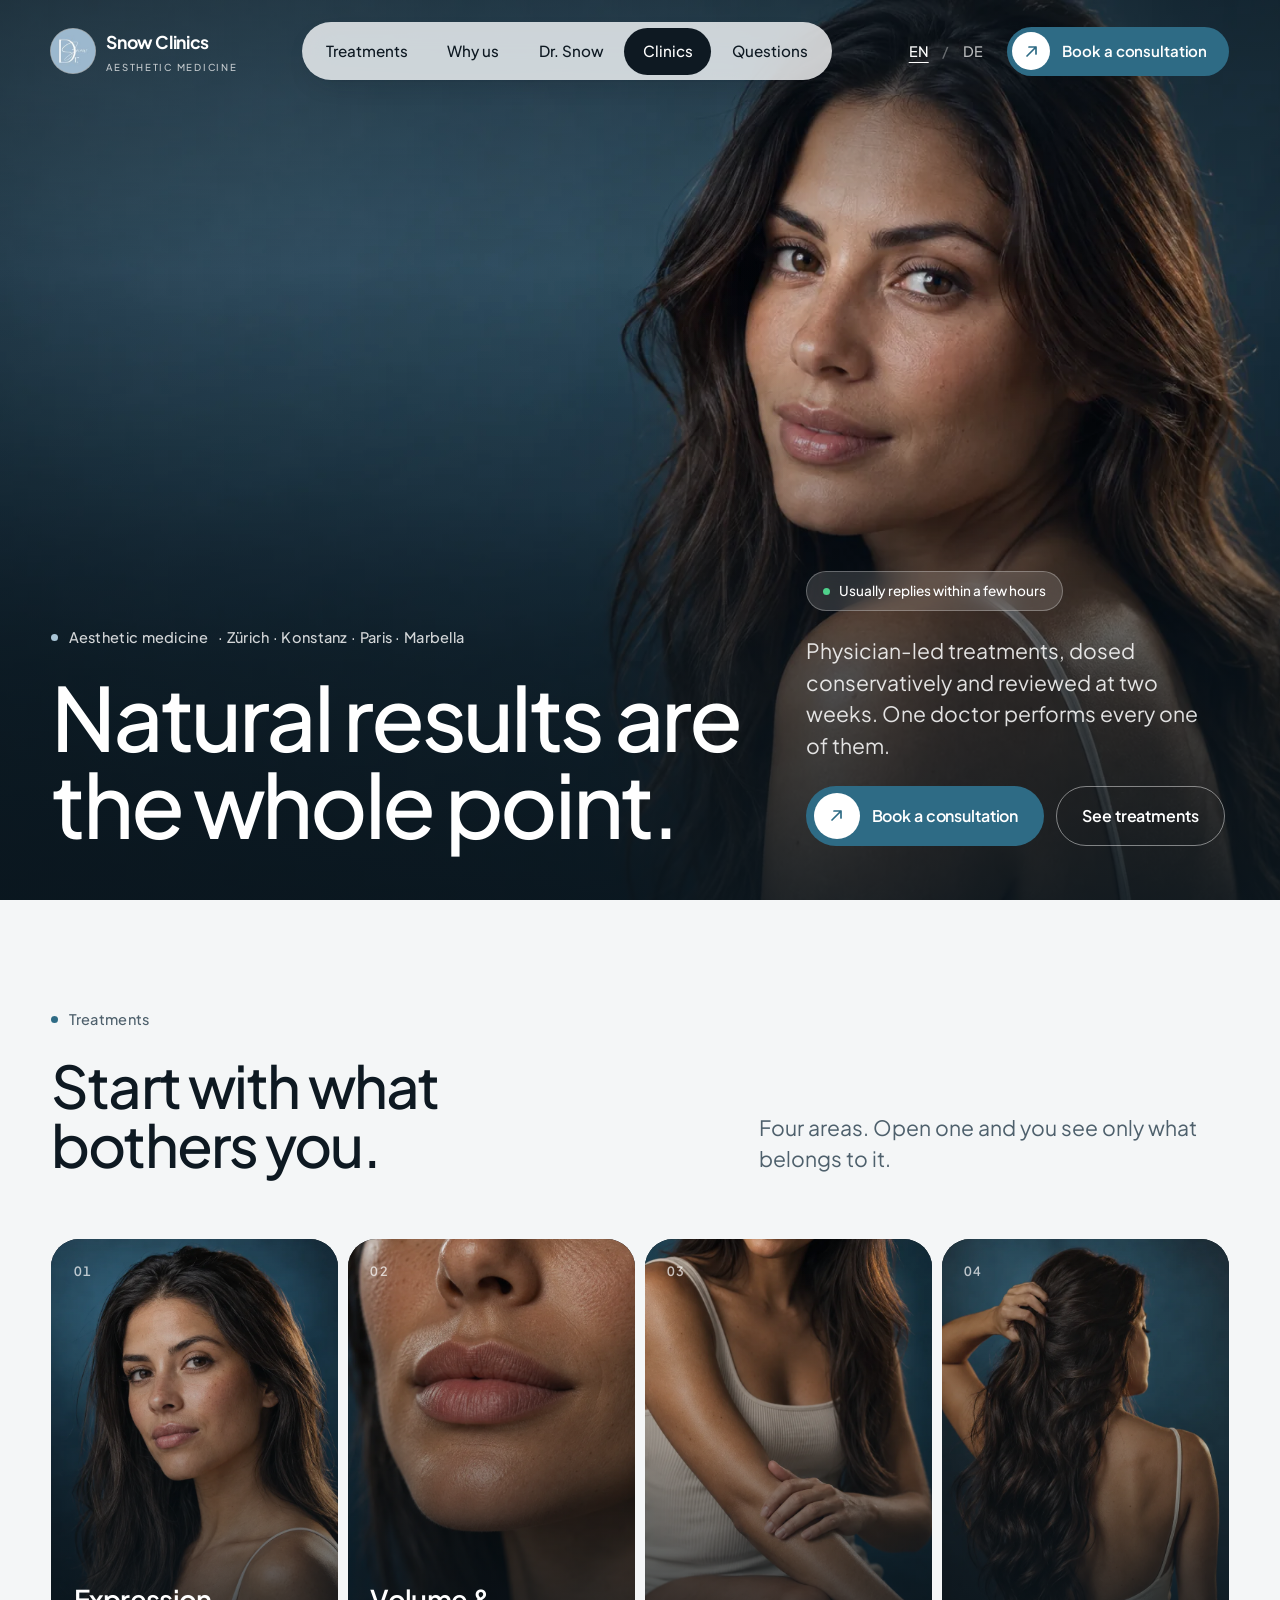
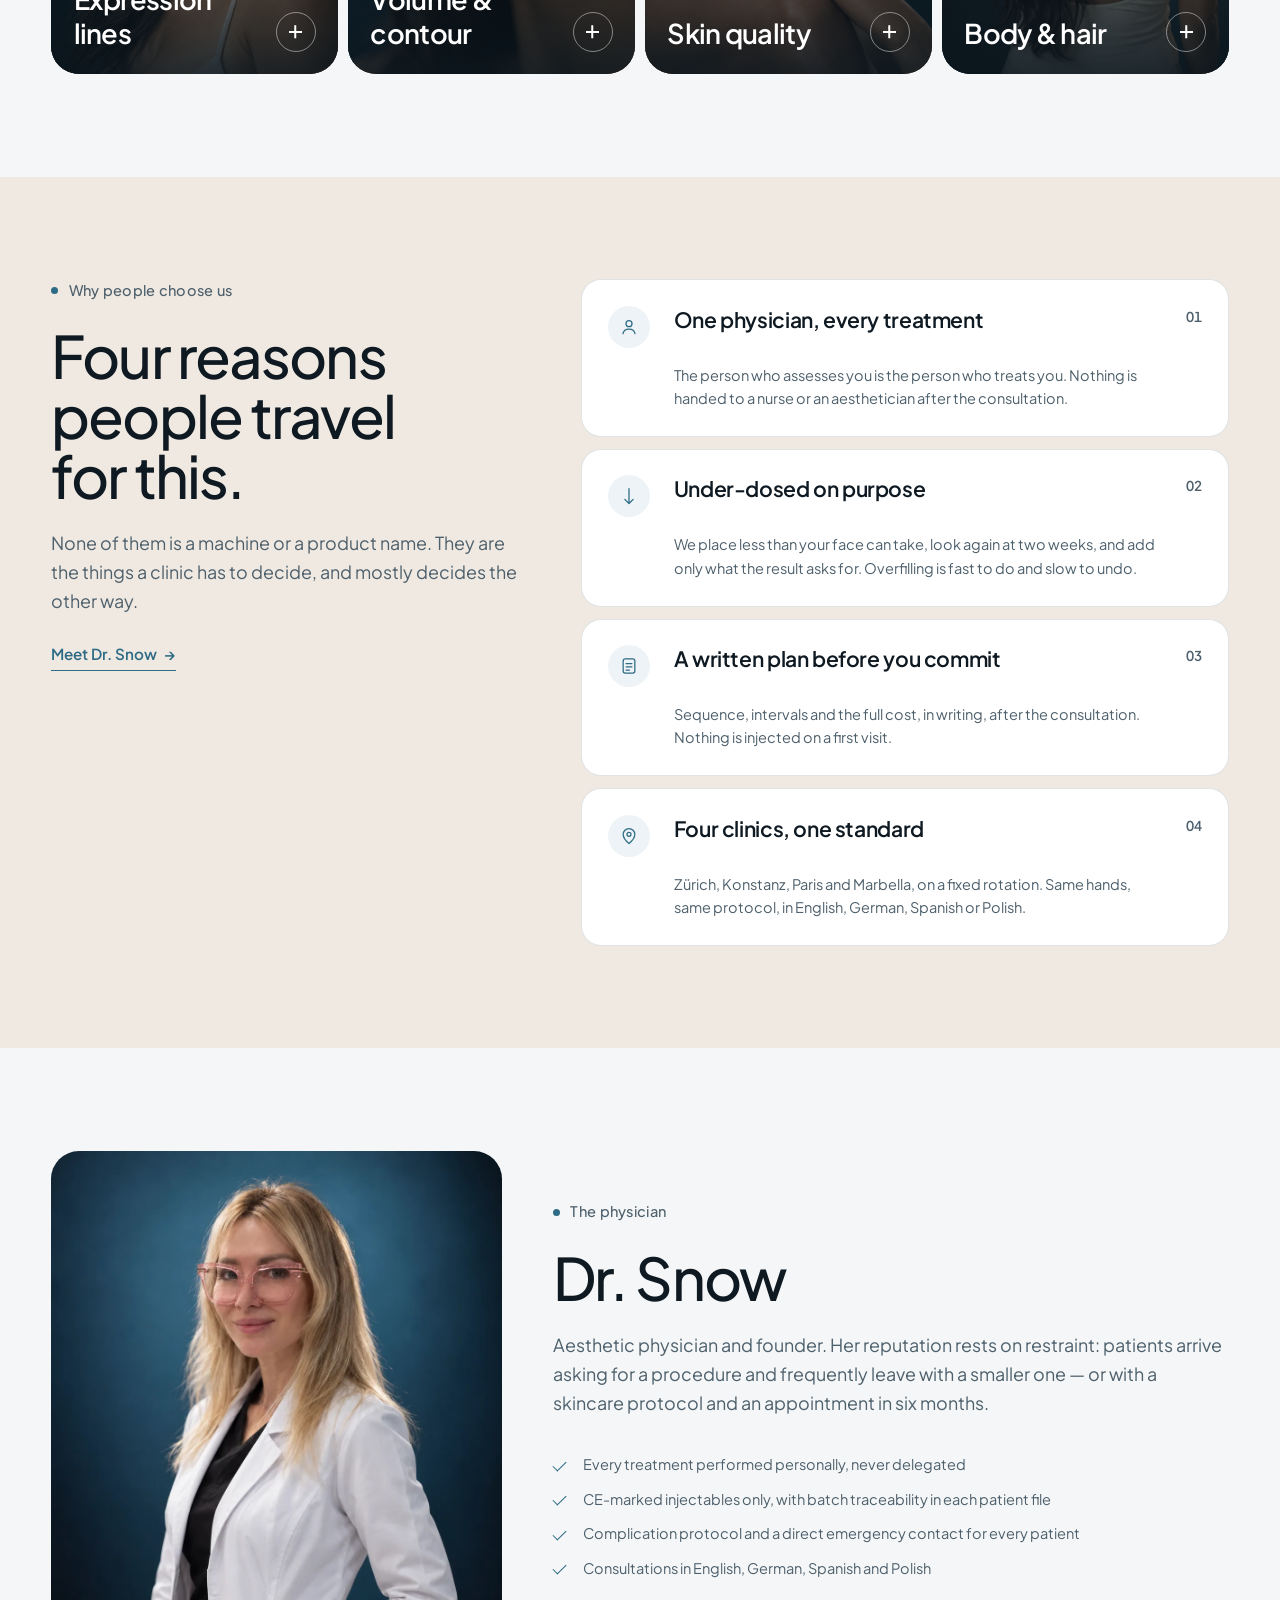
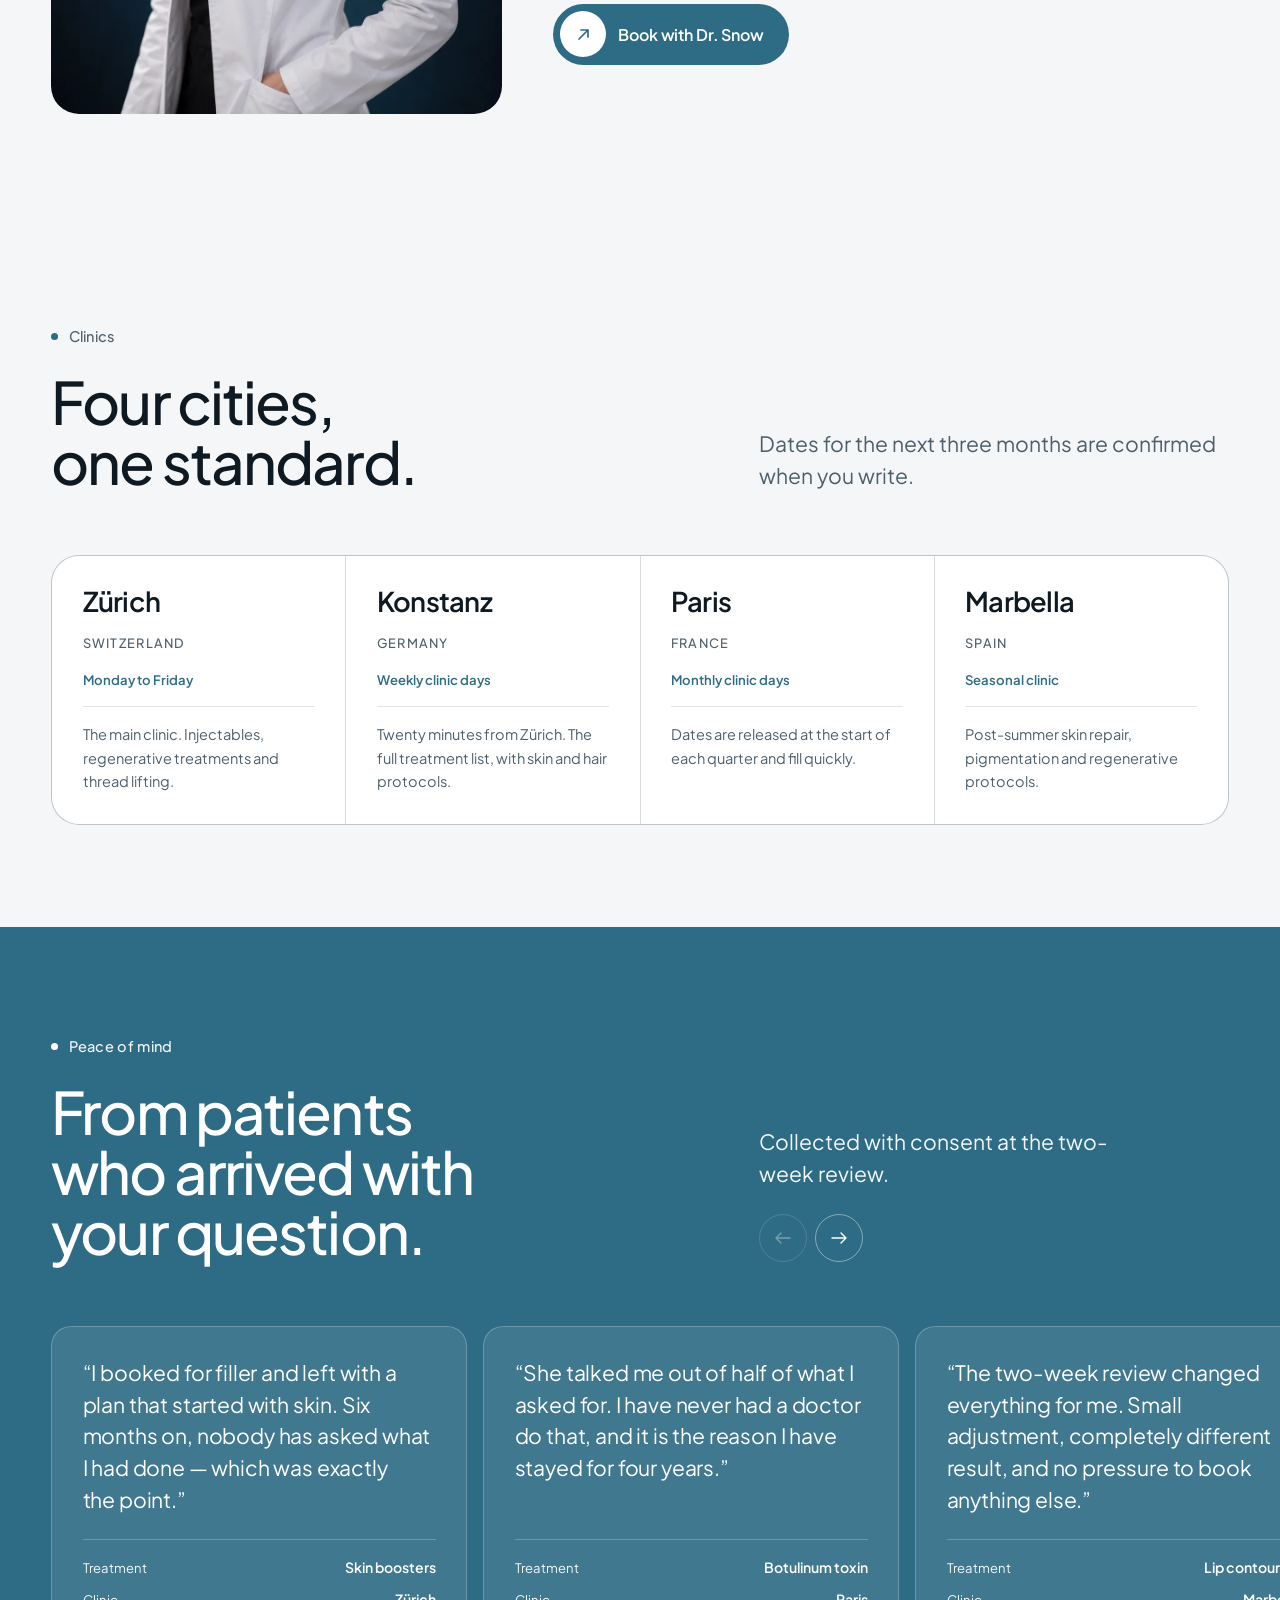
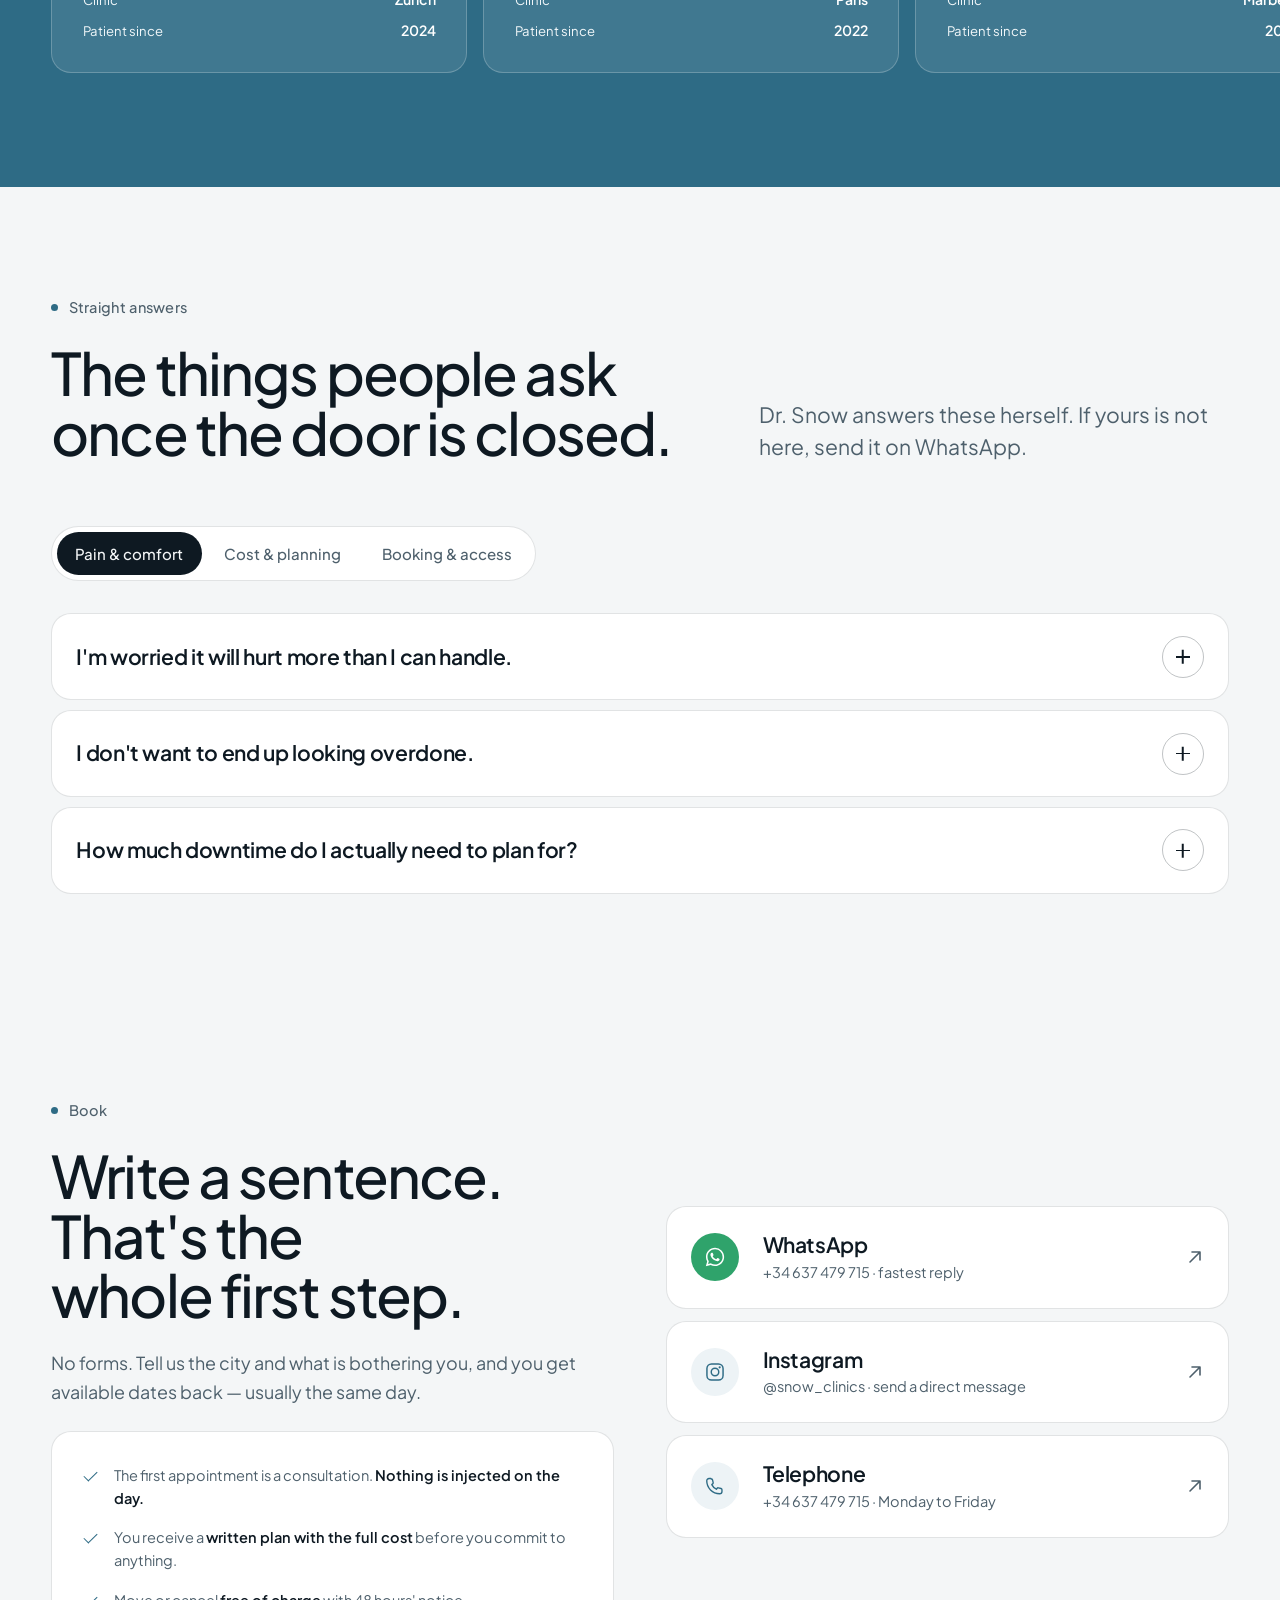
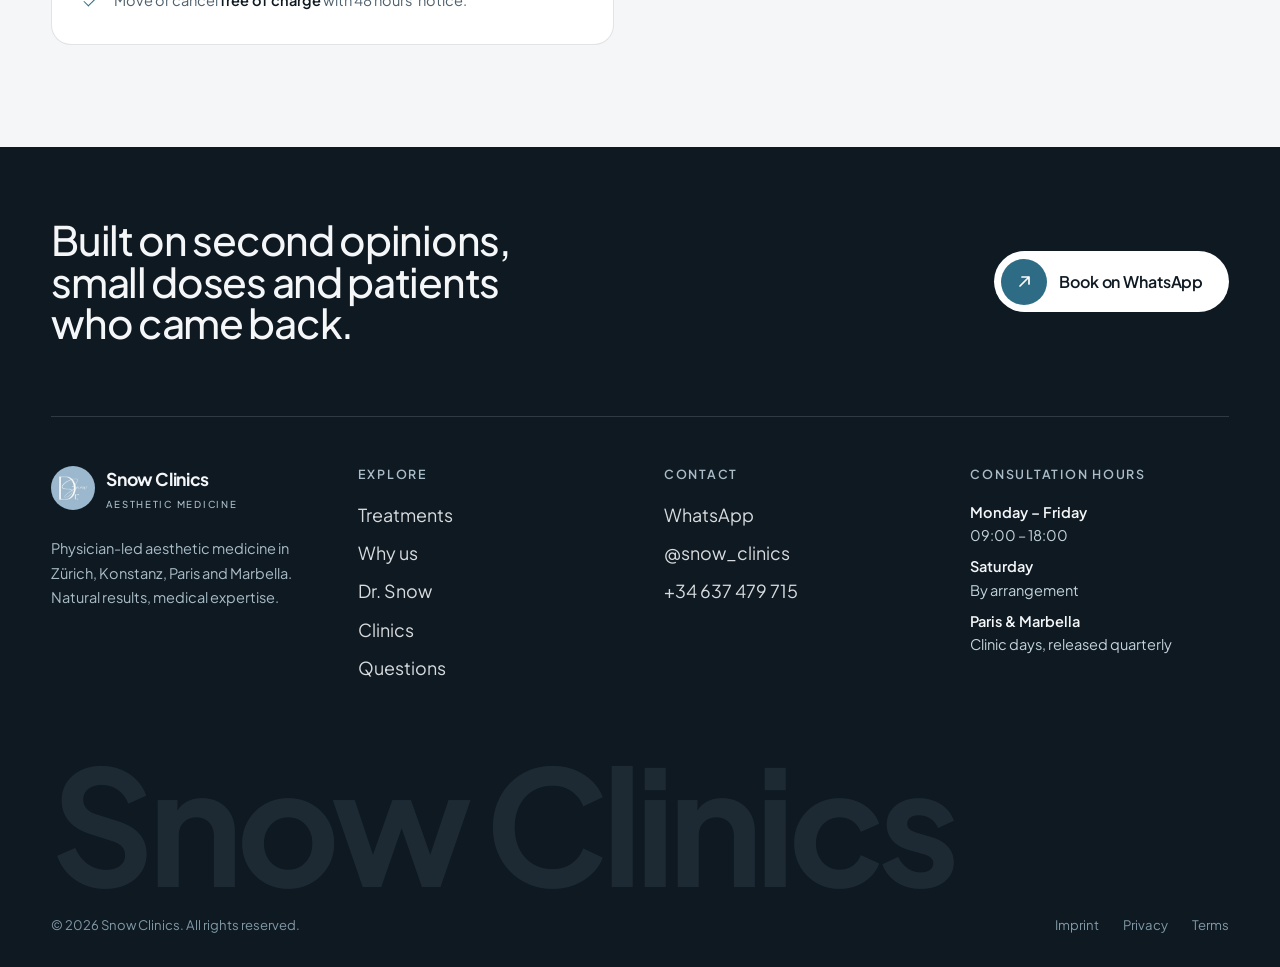
==== commit ebe1c412: "Add files via upload" ====
--- a/index.html
+++ b/index.html
@@ -21,22 +21,1245 @@
 <meta property="og:url" content="https://snow-clinics.com/">
 <meta property="og:title" data-i18n-attr="content" data-i18n="meta.ogTitle" content="Snow Clinics — Aesthetic Medicine">
 <meta property="og:description" data-i18n-attr="content" data-i18n="meta.description" content="Physician-led aesthetic medicine. Zürich · Konstanz · Paris · Marbella.">
-<meta property="og:image" content="https://snow-clinics.com/assets/img/og-cover.jpg">
+<meta property="og:image" content="https://snow-clinics.com[data-uri]">
 <meta property="og:image:width" content="1200">
 <meta property="og:image:height" content="630">
 <meta name="twitter:card" content="summary_large_image">
 <meta name="twitter:title" data-i18n-attr="content" data-i18n="meta.ogTitle" content="Snow Clinics — Aesthetic Medicine">
 <meta name="twitter:description" data-i18n-attr="content" data-i18n="meta.description" content="Physician-led aesthetic medicine. Zürich · Konstanz · Paris · Marbella.">
-<meta name="twitter:image" content="https://snow-clinics.com/assets/img/og-cover.jpg">
-
-<link rel="icon" href="/assets/img/favicon.svg" type="image/svg+xml">
-<link rel="apple-touch-icon" href="/assets/img/favicon.svg">
-<link rel="manifest" href="/site.webmanifest">
+<meta name="twitter:image" content="https://snow-clinics.com[data-uri]">
+
+<link rel="icon" href="data:image/svg+xml,%3Csvg%20xmlns%3D%22http%3A%2F%2Fwww.w3.org%2F2000%2Fsvg%22%20viewBox%3D%220%200%2064%2064%22%20width%3D%2264%22%20height%3D%2264%22%3E%20%20%3Ccircle%20cx%3D%2232%22%20cy%3D%2232%22%20r%3D%2232%22%20fill%3D%22%23A9C5D6%22%2F%3E%20%20%3Ctext%20x%3D%2232%22%20y%3D%2243%22%20text-anchor%3D%22middle%22%20font-family%3D%22Georgia%2C%27Times%20New%20Roman%27%2Cserif%22%20%20%20%20%20%20%20%20font-size%3D%2234%22%20font-weight%3D%22400%22%20fill%3D%22%23FFFFFF%22%20letter-spacing%3D%221%22%3ED%3C%2Ftext%3E%3C%2Fsvg%3E" type="image/svg+xml">
+<link rel="apple-touch-icon" href="data:image/svg+xml,%3Csvg%20xmlns%3D%22http%3A%2F%2Fwww.w3.org%2F2000%2Fsvg%22%20viewBox%3D%220%200%2064%2064%22%20width%3D%2264%22%20height%3D%2264%22%3E%20%20%3Ccircle%20cx%3D%2232%22%20cy%3D%2232%22%20r%3D%2232%22%20fill%3D%22%23A9C5D6%22%2F%3E%20%20%3Ctext%20x%3D%2232%22%20y%3D%2243%22%20text-anchor%3D%22middle%22%20font-family%3D%22Georgia%2C%27Times%20New%20Roman%27%2Cserif%22%20%20%20%20%20%20%20%20font-size%3D%2234%22%20font-weight%3D%22400%22%20fill%3D%22%23FFFFFF%22%20letter-spacing%3D%221%22%3ED%3C%2Ftext%3E%3C%2Fsvg%3E">
 
 <link rel="preconnect" href="https://fonts.googleapis.com">
 <link rel="preconnect" href="https://fonts.gstatic.com" crossorigin>
 <link rel="stylesheet" href="https://fonts.googleapis.com/css2?family=Plus+Jakarta+Sans:wght@400;500;600;700&family=Playfair+Display:ital@1&display=swap">
-<link rel="stylesheet" href="/assets/css/main.css">
+<style>
+/* ==========================================================================
+   Snow Clinics — Aesthetic Medicine
+   A booking page. Every screen keeps a way to start a conversation in reach,
+   and nothing on it exists that a prospective patient would not ask for.
+   ========================================================================== */
+
+/* --------------------------------------------------------------------------
+   1. Tokens
+   -------------------------------------------------------------------------- */
+:root {
+  --ink:        #0E1922;
+  --ink-2:      #16303F;
+  --slate:      #4E606C;
+  --frost:      #A9C5D6;
+  --brand:      #2E6B85;
+  --brand-deep: #24576D;
+  --brand-tint: #EDF3F6;
+  --porcelain:  #F4F6F7;
+  --snow:       #FFFFFF;
+  --sand:       #E6DCD2;
+
+  --bg:          var(--porcelain);
+  --surface:     var(--snow);
+  --fg:          var(--ink);
+  --fg-muted:    var(--slate);
+  --accent:      var(--brand);
+  --line:        rgba(14, 25, 34, .12);
+  --line-strong: rgba(14, 25, 34, .26);
+
+  /* One sans for everything that is read. Playfair italic appears only as the
+     accent word in a headline — the device the first reference uses. */
+  --font: "Plus Jakarta Sans", "Segoe UI", system-ui, -apple-system, sans-serif;
+  --font-accent: "Playfair Display", Georgia, serif;
+
+  --step--1: clamp(.84rem, .81rem + .13vw, .91rem);
+  --step-0:  clamp(1.02rem, .99rem + .2vw, 1.12rem);
+  --step-1:  clamp(1.12rem, 1.05rem + .34vw, 1.32rem);
+  --step-2:  clamp(1.32rem, 1.19rem + .64vw, 1.72rem);
+  --step-3:  clamp(1.7rem, 1.42rem + 1.4vw, 2.6rem);
+  --step-4:  clamp(2rem, 1.42rem + 2.8vw, 3.9rem);
+  --step-5:  clamp(2.5rem, 1.35rem + 5.2vw, 6rem);
+
+  --s-1: .5rem;  --s-2: .75rem; --s-3: 1rem;   --s-4: 1.5rem;
+  --s-5: 2rem;   --s-6: 3rem;   --s-7: 4.5rem; --s-8: 6.5rem; --s-9: 9rem;
+
+  --gutter: clamp(1.25rem, 4vw, 3.5rem);
+  --measure: 60ch;
+  --shell: 1340px;
+
+  --r-sm: 12px;  --r-md: 20px;  --r-lg: 28px;  --r-pill: 999px;
+
+  --ease: cubic-bezier(.22, 1, .36, 1);
+  --t-fast: 200ms;
+  --t-mid: 400ms;
+  --t-slow: 760ms;
+}
+
+/* --------------------------------------------------------------------------
+   2. Reset & base
+   -------------------------------------------------------------------------- */
+*, *::before, *::after { box-sizing: border-box; }
+* { margin: 0; }
+
+html { -webkit-text-size-adjust: 100%; scroll-behavior: smooth; scroll-padding-top: 6.5rem; }
+html.has-smooth-scroll { scroll-behavior: auto; }
+
+body {
+  background: var(--bg);
+  color: var(--fg);
+  font-family: var(--font);
+  font-size: var(--step-0);
+  font-weight: 400;
+  line-height: 1.6;
+  -webkit-font-smoothing: antialiased;
+  overflow-x: hidden;
+}
+
+img, svg, video { display: block; max-width: 100%; }
+img { height: auto; }
+a { color: inherit; text-decoration: none; }
+button, input, select, textarea { font: inherit; color: inherit; }
+button { background: none; border: 0; padding: 0; cursor: pointer; }
+ul, ol { list-style: none; padding: 0; }
+
+:focus-visible { outline: 2px solid var(--brand); outline-offset: 3px; border-radius: 4px; }
+::selection { background: var(--frost); color: var(--ink); }
+
+.skip-link {
+  position: absolute;
+  top: -100px; left: var(--gutter);
+  z-index: 10000;
+  padding: .75rem 1.25rem;
+  border-radius: var(--r-pill);
+  background: var(--ink);
+  color: var(--snow);
+  font-size: var(--step--1);
+  font-weight: 500;
+  transition: top var(--t-fast) var(--ease);
+}
+.skip-link:focus { top: 1rem; }
+
+.visually-hidden {
+  position: absolute !important;
+  width: 1px; height: 1px;
+  padding: 0; margin: -1px;
+  overflow: hidden;
+  clip-path: inset(50%);
+  white-space: nowrap;
+}
+
+/* --------------------------------------------------------------------------
+   3. Typography
+   -------------------------------------------------------------------------- */
+.display {
+  font-weight: 500;
+  line-height: 1.02;
+  letter-spacing: -.032em;
+  text-wrap: balance;
+}
+.display em {
+  font-family: var(--font-accent);
+  font-style: italic;
+  font-weight: 400;
+  letter-spacing: -.012em;
+}
+.h-hero    { font-size: var(--step-5); line-height: .98; letter-spacing: -.038em; }
+.h-section { font-size: var(--step-4); }
+.h-sub     { font-size: var(--step-3); }
+
+.eyebrow {
+  display: inline-flex;
+  align-items: center;
+  gap: .65rem;
+  font-size: var(--step--1);
+  font-weight: 500;
+  letter-spacing: .02em;
+  color: var(--fg-muted);
+}
+.eyebrow::before {
+  content: "";
+  width: 7px; height: 7px;
+  border-radius: 50%;
+  background: var(--accent);
+  flex: none;
+}
+
+.lede {
+  font-size: var(--step-1);
+  line-height: 1.5;
+  color: var(--fg-muted);
+  max-width: var(--measure);
+  text-wrap: pretty;
+}
+.prose { max-width: var(--measure); color: var(--fg-muted); text-wrap: pretty; }
+.prose + .prose { margin-top: var(--s-3); }
+.numeral { font-variant-numeric: lining-nums tabular-nums; }
+
+/* --------------------------------------------------------------------------
+   4. Layout
+   -------------------------------------------------------------------------- */
+.shell { width: min(100% - var(--gutter) * 2, var(--shell)); margin-inline: auto; }
+.section { padding-block: clamp(4rem, 8vw, var(--s-9)); position: relative; }
+
+.section--ink {
+  --bg: var(--ink); --surface: #17303E; --fg: var(--porcelain);
+  --fg-muted: #B6C7D1; --accent: var(--frost);
+  --line: rgba(214, 228, 236, .16); --line-strong: rgba(214, 228, 236, .34);
+  background: var(--bg); color: var(--fg);
+}
+.section--brand {
+  --bg: var(--brand); --surface: rgba(255, 255, 255, .09); --fg: #FFFFFF;
+  --fg-muted: #F2F8FA; --accent: #FFFFFF;
+  --line: rgba(255, 255, 255, .22); --line-strong: rgba(255, 255, 255, .42);
+  background: var(--bg); color: var(--fg);
+}
+.section--sand { --bg: #EFE9E2; background: var(--bg); }
+
+.section-head { display: grid; gap: var(--s-4); margin-bottom: clamp(2.25rem, 5vw, var(--s-7)); }
+.section-head__row { display: grid; gap: var(--s-4); align-items: end; }
+@media (min-width: 900px) {
+  .section-head__row { grid-template-columns: minmax(0, 1.15fr) minmax(0, .85fr); gap: var(--s-7); }
+}
+
+/* --------------------------------------------------------------------------
+   5. Reveal
+   -------------------------------------------------------------------------- */
+.reveal {
+  opacity: 0;
+  transform: translate3d(0, 22px, 0);
+  transition: opacity var(--t-slow) var(--ease) var(--reveal-delay, 0ms),
+              transform var(--t-slow) var(--ease) var(--reveal-delay, 0ms);
+}
+.reveal.is-in { opacity: 1; transform: none; }
+
+@media (prefers-reduced-motion: reduce) {
+  *, *::before, *::after {
+    animation-duration: .001ms !important;
+    animation-iteration-count: 1 !important;
+    transition-duration: .001ms !important;
+  }
+  .reveal { opacity: 1 !important; transform: none !important; }
+  html { scroll-behavior: auto; }
+}
+
+/* --------------------------------------------------------------------------
+   6. Buttons
+   -------------------------------------------------------------------------- */
+.btn {
+  --btn-bg: var(--brand);
+  --btn-fg: #FFFFFF;
+  --badge-bg: #FFFFFF;
+  --badge-fg: var(--brand);
+  display: inline-flex;
+  align-items: center;
+  gap: .75rem;
+  min-height: 56px;
+  padding: .45rem 1.6rem .45rem .45rem;
+  border-radius: var(--r-pill);
+  background: var(--btn-bg);
+  color: var(--btn-fg);
+  font-size: 1rem;
+  font-weight: 600;
+  letter-spacing: -.008em;
+  line-height: 1.2;
+  white-space: nowrap;
+  transition: background var(--t-mid) var(--ease), color var(--t-mid) var(--ease),
+              border-color var(--t-mid) var(--ease), transform var(--t-fast) var(--ease);
+}
+.btn:hover { background: var(--brand-deep); transform: translateY(-1px); }
+.btn:active { transform: none; }
+
+.btn__badge {
+  position: relative;
+  width: 46px; height: 46px;
+  flex: none;
+  border-radius: 50%;
+  display: grid;
+  place-items: center;
+  background: var(--badge-bg);
+  color: var(--badge-fg);
+  overflow: hidden;
+}
+.btn__badge svg { transition: transform var(--t-mid) var(--ease); }
+.btn:hover .btn__badge svg { transform: translate3d(140%, -140%, 0); }
+.btn__badge::after {
+  content: "";
+  position: absolute;
+  inset: 0;
+  border-radius: 50%;
+  pointer-events: none;
+  background: no-repeat center/15px 15px
+    url("data:image/svg+xml,%3Csvg xmlns='http://www.w3.org/2000/svg' width='15' height='15' viewBox='0 0 15 15' fill='none'%3E%3Cpath d='M3 12L12 3M12 3H5M12 3V10' stroke='%232E6B85' stroke-width='1.7' stroke-linecap='round' stroke-linejoin='round'/%3E%3C/svg%3E");
+  transform: translate3d(-140%, 140%, 0);
+  transition: transform var(--t-mid) var(--ease);
+}
+.btn:hover .btn__badge::after { transform: none; }
+
+.btn--dark  { --btn-bg: var(--ink); --badge-fg: var(--ink); }
+.btn--dark:hover { background: #1B2E3C; }
+.btn--light { --btn-bg: #FFFFFF; --btn-fg: var(--ink); --badge-bg: var(--brand); --badge-fg: #FFFFFF; }
+.btn--light:hover { background: #FFFFFF; }
+.btn--light .btn__badge::after { display: none; }
+.btn--ghost {
+  --btn-bg: transparent;
+  --btn-fg: var(--fg);
+  border: 1px solid var(--line-strong);
+  padding-inline: 1.6rem;
+}
+.btn--ghost .btn__badge { display: none; }
+.btn--ghost:hover { background: var(--fg); color: var(--bg); border-color: var(--fg); }
+.btn--sm { min-height: 48px; font-size: .94rem; padding: .35rem 1.35rem .35rem .35rem; }
+.btn--sm.btn--ghost { padding-inline: 1.35rem; }
+.btn--sm .btn__badge { width: 38px; height: 38px; }
+.btn--sm .btn__badge::after { background-size: 13px 13px; }
+
+.link {
+  position: relative;
+  display: inline-flex;
+  align-items: center;
+  gap: .45rem;
+  font-size: .95rem;
+  font-weight: 600;
+  color: var(--accent);
+  padding-bottom: .25rem;
+}
+.link::after {
+  content: "";
+  position: absolute;
+  left: 0; right: 0; bottom: 0;
+  height: 1px;
+  background: currentColor;
+  transform-origin: right;
+  transition: transform var(--t-mid) var(--ease);
+}
+.link:hover::after { transform-origin: left; animation: wipe var(--t-mid) var(--ease); }
+@media (pointer: coarse) {
+  .link::before { content: ""; position: absolute; inset: -9px -8px; }
+}
+
+/* A word as short as "Terms" makes a target narrower than a fingertip. */
+@media (pointer: coarse) {
+  .footer__bottom nav a, .footer__col a { padding-block: .35rem; }
+  .footer__bottom nav a { min-width: 44px; text-align: center; }
+}
+@keyframes wipe { from { transform: scaleX(0); } to { transform: scaleX(1); } }
+
+/* Chips */
+.chips { display: flex; flex-wrap: wrap; gap: .4rem; }
+.chip {
+  padding: .35rem .85rem;
+  border: 1px solid var(--line);
+  border-radius: var(--r-pill);
+  font-size: .85rem;
+  color: var(--fg-muted);
+  background: var(--surface);
+}
+
+/* --------------------------------------------------------------------------
+   7. Navigation — a floating pill, as the first reference does it
+   -------------------------------------------------------------------------- */
+.nav {
+  position: fixed;
+  inset: 0 0 auto 0;
+  z-index: 100;
+  padding-block: clamp(.9rem, 1.8vw, 1.4rem);
+  transition: padding var(--t-mid) var(--ease),
+              background var(--t-mid) var(--ease), box-shadow var(--t-mid) var(--ease);
+}
+.nav.is-stuck {
+  padding-block: .6rem;
+  background: rgba(244, 246, 247, .86);
+  backdrop-filter: blur(20px) saturate(1.5);
+  -webkit-backdrop-filter: blur(20px) saturate(1.5);
+  box-shadow: 0 1px 0 rgba(14, 25, 34, .08), 0 14px 34px -28px rgba(14, 25, 34, .5);
+}
+.nav.is-stuck .nav__pill { background: transparent; box-shadow: none; backdrop-filter: none; }
+.nav.is-stuck .burger { background: transparent; box-shadow: none; backdrop-filter: none; }
+.nav__inner { display: flex; align-items: center; justify-content: space-between; gap: var(--s-4); }
+
+/* Over the hero photograph the lock-up and the language switch are the only
+   nav elements without a surface of their own, so they invert. */
+.nav--light .brand__name,
+.nav--light .brand__tag,
+.nav--light .lang__btn,
+.nav--light .lang__sep { color: #FFFFFF; }
+.nav--light .brand__tag { color: rgba(255, 255, 255, .72); }
+.nav--light .lang__btn { color: rgba(255, 255, 255, .7); }
+.nav--light .lang__btn:hover,
+.nav--light .lang__btn[aria-pressed="true"] { color: #FFFFFF; }
+.nav--light .brand__mark { box-shadow: 0 0 0 1px rgba(255, 255, 255, .55); }
+
+.brand { display: flex; align-items: center; gap: .7rem; }
+.brand__mark {
+  width: 44px; height: 44px;
+  flex: none;
+  border-radius: 50%;
+  overflow: hidden;
+  background: var(--frost);
+  display: grid;
+  place-items: center;
+}
+.brand__mark img { width: 100%; height: 100%; object-fit: cover; display: block; }
+.brand__name { font-size: 1.1rem; font-weight: 700; letter-spacing: -.022em; line-height: 1.1; white-space: nowrap; }
+@media (max-width: 359.98px) { .brand { gap: .5rem; } .brand__name { font-size: 1rem; } }
+.brand__tag {
+  display: none;
+  font-size: .6rem;
+  font-weight: 500;
+  letter-spacing: .18em;
+  text-transform: uppercase;
+  color: var(--fg-muted);
+  margin-top: .2rem;
+}
+@media (min-width: 560px) { .brand__tag { display: block; } }
+
+.nav__pill { display: none; }
+@media (min-width: 1080px) {
+  .nav__pill {
+    display: flex;
+    align-items: center;
+    gap: .15rem;
+    padding: .35rem;
+    border-radius: var(--r-pill);
+    background: rgba(255, 255, 255, .78);
+    backdrop-filter: blur(18px) saturate(1.5);
+    -webkit-backdrop-filter: blur(18px) saturate(1.5);
+    box-shadow: 0 1px 2px rgba(14, 25, 34, .05), 0 10px 30px -18px rgba(14, 25, 34, .45);
+  }
+}
+.nav__link {
+  padding: .7rem 1.15rem;
+  border-radius: var(--r-pill);
+  font-size: .95rem;
+  font-weight: 500;
+  color: var(--ink);
+  transition: background var(--t-fast) var(--ease), color var(--t-fast) var(--ease);
+}
+.nav__link:hover { background: var(--brand-tint); }
+.nav__link.is-active { background: var(--ink); color: var(--snow); }
+
+.nav__actions { display: flex; align-items: center; gap: var(--s-2); }
+.lang { display: flex; align-items: center; gap: .1rem; font-size: .9rem; font-weight: 500; }
+.lang__btn {
+  display: grid;
+  place-items: center;
+  min-width: 44px; min-height: 44px;
+  padding: .5rem .4rem;
+  color: var(--fg-muted);
+  transition: color var(--t-fast) var(--ease);
+}
+.lang__btn:hover { color: var(--fg); }
+.lang__btn[aria-pressed="true"] { color: var(--fg); text-decoration: underline; text-underline-offset: 5px; }
+.lang__sep { opacity: .35; }
+.nav .btn { display: none; }
+@media (min-width: 680px) { .nav .btn { display: inline-flex; } }
+
+.burger {
+  width: 48px; height: 48px;
+  display: grid;
+  place-items: center;
+  gap: 5px;
+  grid-auto-rows: 1.5px;
+  border-radius: 50%;
+  background: rgba(255, 255, 255, .8);
+  backdrop-filter: blur(14px);
+  box-shadow: 0 1px 2px rgba(14, 25, 34, .05), 0 10px 26px -16px rgba(14, 25, 34, .4);
+}
+@media (min-width: 1080px) { .burger { display: none; } }
+.burger span {
+  display: block;
+  width: 18px; height: 1.5px;
+  border-radius: 2px;
+  background: var(--ink);
+  transition: transform var(--t-mid) var(--ease), opacity var(--t-fast) var(--ease);
+}
+.burger[aria-expanded="true"] span:nth-child(1) { transform: translateY(3.25px) rotate(45deg); }
+.burger[aria-expanded="true"] span:nth-child(2) { opacity: 0; }
+.burger[aria-expanded="true"] span:nth-child(3) { transform: translateY(-3.25px) rotate(-45deg); }
+
+.menu {
+  position: fixed;
+  inset: 0;
+  z-index: 99;
+  background: var(--ink);
+  color: var(--porcelain);
+  display: grid;
+  align-content: safe center;
+  padding: 6rem var(--gutter) var(--gutter);
+  clip-path: inset(0 0 100% 0);
+  transition: clip-path 620ms var(--ease);
+  overflow-y: auto;
+}
+.menu.is-open { clip-path: inset(0 0 0 0); }
+.menu[hidden] { display: none; }
+.menu__list { display: grid; gap: .2rem; }
+.menu__link {
+  display: inline-block;
+  font-size: clamp(1.8rem, 7vw, 2.8rem);
+  font-weight: 500;
+  letter-spacing: -.03em;
+  line-height: 1.25;
+  opacity: 0;
+  transform: translateY(20px);
+  transition: opacity .5s var(--ease) var(--d, 0ms), transform .5s var(--ease) var(--d, 0ms), color var(--t-fast) var(--ease);
+}
+.menu.is-open .menu__link { opacity: 1; transform: none; }
+.menu__link:hover { color: var(--frost); }
+.menu__cta { margin-top: var(--s-5); display: flex; flex-wrap: wrap; gap: var(--s-3); }
+/* A phone on its side leaves about 390px of height for all of this. */
+@media (max-height: 560px) {
+  .menu { align-content: start; padding-top: 5rem; }
+  .menu__link { font-size: clamp(1.35rem, 6.5vh, 1.9rem); }
+  .menu__cta { margin-top: var(--s-4); }
+  .menu__cta .btn { padding-block: .7rem; }
+}
+
+/* --------------------------------------------------------------------------
+   8. Hero — one photograph, full bleed, with the promise written across it
+   -------------------------------------------------------------------------- */
+.hero {
+  position: relative;
+  min-height: 100svh;
+  display: grid;
+  align-content: end;
+  padding-block: clamp(8rem, 16vh, 11rem) clamp(2.5rem, 6vh, 4.5rem);
+  color: #FFFFFF;
+  isolation: isolate;
+  overflow: hidden;
+}
+.hero__media { position: absolute; inset: 0; z-index: -2; }
+.hero__media img { width: 100%; height: 100%; object-fit: cover; object-position: 62% 28%; }
+.hero__scrim {
+  position: absolute;
+  inset: 0;
+  z-index: -1;
+  /* The copy occupies the bottom third across the full width, and on the right
+     that lands on the subject's lit shoulder rather than on the backdrop. The
+     lower ramp therefore starts well above the text and stays clear of the
+     face, which sits in the upper half of the frame. */
+  background:
+    linear-gradient(to bottom,
+      rgba(10, 22, 30, .55) 0%,
+      rgba(10, 22, 30, .08) 30%,
+      rgba(10, 22, 30, .30) 55%,
+      rgba(10, 22, 30, .68) 74%,
+      rgba(10, 22, 30, .88) 100%),
+    linear-gradient(to right, rgba(10, 22, 30, .45) 0%, rgba(10, 22, 30, 0) 62%);
+}
+
+/* A phone crops a 3:2 frame to roughly 1:2, so whatever slice it takes, the
+   subject lands over the copy instead of beside it. The ramp therefore starts
+   higher and goes darker here, leaving the face legible in the upper third. */
+@media (max-width: 720px) {
+  .hero__media img { object-position: 68% 20%; }
+  /* Two lines of eyebrow land across her eye at this crop; one does not. */
+  .hero__cities { display: none; }
+  .hero__scrim {
+    background: linear-gradient(to bottom,
+      rgba(10, 22, 30, .42) 0%,
+      rgba(10, 22, 30, .10) 16%,
+      rgba(10, 22, 30, .56) 34%,
+      rgba(10, 22, 30, .88) 58%,
+      rgba(10, 22, 30, .94) 100%);
+  }
+}
+
+.hero__grid { display: grid; gap: clamp(1.5rem, 3vw, 2.5rem); align-items: end; }
+@media (min-width: 1000px) {
+  .hero__grid { grid-template-columns: minmax(0, 1.25fr) minmax(0, .75fr); gap: clamp(2rem, 4vw, 4rem); }
+}
+.hero__title { display: grid; gap: var(--s-4); }
+.hero__title h1 { max-width: 13ch; }
+.hero .eyebrow { color: rgba(255, 255, 255, .82); }
+.hero .eyebrow::before { background: var(--frost); }
+
+.hero__copy { display: grid; gap: var(--s-4); align-content: end; }
+.hero__copy .lede { color: rgba(255, 255, 255, .86); max-width: 42ch; }
+.hero__cta { display: flex; flex-wrap: wrap; gap: var(--s-2); }
+.hero .btn--ghost {
+  --btn-fg: #FFFFFF;
+  border-color: rgba(255, 255, 255, .45);
+}
+.hero .btn--ghost:hover { background: #FFFFFF; color: var(--ink); border-color: #FFFFFF; }
+
+.hero__badge {
+  display: inline-flex;
+  align-items: center;
+  gap: .55rem;
+  padding: .5rem 1rem;
+  border-radius: var(--r-pill);
+  background: rgba(255, 255, 255, .14);
+  border: 1px solid rgba(255, 255, 255, .28);
+  backdrop-filter: blur(10px);
+  -webkit-backdrop-filter: blur(10px);
+  font-size: .85rem;
+  font-weight: 500;
+  color: #FFFFFF;
+  width: max-content;
+}
+.hero__badge::before {
+  content: "";
+  width: 7px; height: 7px;
+  border-radius: 50%;
+  background: #4FD18B;
+  flex: none;
+}
+
+/* --------------------------------------------------------------------------
+   9. Treatments — four cards that open sideways
+   At rest the four areas are equal cards, each carrying its own photograph.
+   Opening one hands it the width the others give up; they fall back to a
+   spine with the area name running up it.
+   -------------------------------------------------------------------------- */
+.slabs {
+  display: grid;
+  gap: 10px;
+  grid-template-columns: 1fr;
+  transition: grid-template-columns 720ms var(--ease), min-height 720ms var(--ease);
+}
+@media (min-width: 1180px) {
+  .slabs {
+    grid-template-columns: repeat(4, minmax(0, 1fr));
+    min-height: var(--slabs-h, clamp(27rem, 34vw, 32rem));
+  }
+}
+/* Writing-mode cannot tween, so the area name is hidden for the frame in
+   which it turns on its side, then fades back in under the moving widths. */
+.slab__label { transition: opacity 280ms var(--ease) 170ms; }
+.slabs.is-switching .slab__label { opacity: 0; transition: none; }
+
+.slab {
+  position: relative;
+  border-radius: var(--r-lg);
+  overflow: hidden;
+  background: var(--ink);
+  color: #FFFFFF;
+  isolation: isolate;
+}
+.slab__img {
+  position: absolute;
+  inset: 0;
+  z-index: 0;
+  width: 100%; height: 100%;
+  object-fit: cover;
+  transition: transform 900ms var(--ease);
+}
+.slabs:not(.has-open) .slab:hover .slab__img { transform: scale(1.04); }
+.slab__veil {
+  position: absolute;
+  inset: 0;
+  z-index: 1;
+  pointer-events: none;   /* decoration; the spine underneath takes the tap */
+  background: linear-gradient(to top, rgba(10, 22, 30, .88) 0%, rgba(10, 22, 30, .3) 52%, rgba(10, 22, 30, .1) 100%);
+  transition: background var(--t-mid) var(--ease);
+}
+.slab.is-open .slab__veil { background: rgba(11, 21, 29, .92); }
+
+.slab__spine {
+  position: absolute;
+  inset: 0;
+  z-index: 2;
+  display: flex;
+  flex-direction: column;
+  align-items: center;
+  justify-content: space-between;
+  gap: var(--s-4);
+  padding: clamp(1rem, 2vw, 1.4rem);
+  color: inherit;
+  text-align: left;
+}
+.slab__n { font-size: .8rem; font-weight: 600; letter-spacing: .08em; color: rgba(255, 255, 255, .7); }
+.slab__name {
+  font-size: var(--step-2);
+  font-weight: 600;
+  letter-spacing: -.026em;
+  line-height: 1.15;
+}
+.slab__mark {
+  position: relative;
+  width: 40px; height: 40px;
+  flex: none;
+  border: 1px solid rgba(255, 255, 255, .45);
+  border-radius: 50%;
+  transition: background var(--t-mid) var(--ease), border-color var(--t-mid) var(--ease), color var(--t-mid) var(--ease);
+}
+.slab__mark::before, .slab__mark::after {
+  content: "";
+  position: absolute;
+  top: 50%; left: 50%;
+  width: 13px; height: 1.5px;
+  margin: -.75px 0 0 -6.5px;
+  background: currentColor;
+  transition: transform var(--t-mid) var(--ease), opacity var(--t-fast) var(--ease);
+}
+.slab__mark::after { transform: rotate(90deg); }
+.slab__spine:hover .slab__mark { background: rgba(255, 255, 255, .18); border-color: #FFFFFF; }
+.slab.is-open .slab__mark { background: var(--frost); border-color: var(--frost); color: var(--ink); }
+.slab.is-open .slab__mark::after { opacity: 0; }
+
+/* At rest: a card. The name sits on the photograph, the number above it. */
+@media (min-width: 1180px) {
+  .slabs:not(.has-open) .slab__spine {
+    flex-direction: row;
+    align-items: flex-end;
+    justify-content: space-between;
+  }
+  .slabs:not(.has-open) .slab__n {
+    position: absolute;
+    top: clamp(1rem, 2vw, 1.4rem);
+    left: clamp(1rem, 2vw, 1.4rem);
+  }
+  /* Opened, or standing beside an opened one: the name turns on its side. */
+  .slabs.has-open .slab__label {
+    writing-mode: vertical-rl;
+    transform: rotate(180deg);
+    flex: 1 1 auto;
+    display: flex;
+    align-items: center;
+    justify-content: center;
+  }
+  .slab.is-open .slab__spine { right: auto; width: 5.5rem; }
+  .slabs.has-open .slab:not(.is-open) .slab__spine { padding-inline: .5rem; }
+}
+
+.slab__panel { position: relative; z-index: 2; }
+.slab__inner { display: grid; align-content: start; gap: var(--s-4); }
+
+/* Below that the cards stack and open downwards instead. */
+@media (max-width: 1179.98px) {
+  .slab__veil {
+    background: linear-gradient(to right,
+      rgba(10, 22, 30, .92) 0%, rgba(10, 22, 30, .78) 38%,
+      rgba(10, 22, 30, .5) 72%, rgba(10, 22, 30, .34) 100%);
+  }
+  #slab-lines .slab__img   { object-position: 50% 16%; }
+  #slab-contour .slab__img { object-position: 50% 40%; }
+  #slab-skin .slab__img    { object-position: 50% 54%; }
+  #slab-body .slab__img    { object-position: 50% 22%; }
+  .slab__spine {
+    position: relative;
+    z-index: 2;
+    flex-direction: row;
+    align-items: center;
+    justify-content: space-between;
+    min-height: 7rem;
+    width: 100%;
+  }
+  .slab__label { flex: 1 1 auto; }
+  .slab__panel {
+    display: grid;
+    grid-template-rows: 0fr;
+    padding-inline: clamp(1rem, 2vw, 1.4rem);
+    transition: grid-template-rows 460ms var(--ease), padding-bottom 460ms var(--ease);
+  }
+  .slab__inner { overflow: hidden; }
+  .slab.is-open .slab__panel { grid-template-rows: 1fr; padding-bottom: clamp(1.2rem, 2.4vw, 1.6rem); }
+}
+
+@media (min-width: 1180px) {
+  .slab__panel {
+    position: absolute;
+    inset: 0 var(--s-5) 0 5.5rem;
+    padding-block: var(--s-5);
+    opacity: 0;
+    visibility: hidden;
+    transition: opacity 320ms var(--ease), visibility 0s linear 360ms;
+  }
+  .slab.is-open .slab__panel {
+    opacity: 1;
+    visibility: visible;
+    transition: opacity 400ms var(--ease) 240ms, visibility 0s;
+  }
+}
+
+.slab__intro { display: grid; gap: var(--s-3); }
+.slab__intro p { color: #C6D5DD; max-width: 58ch; }
+
+/* "This is for you if…" — the concern, in the patient's words. */
+.fits { display: flex; flex-wrap: wrap; gap: .4rem; }
+.fits li {
+  padding: .35rem .85rem;
+  border: 1px solid rgba(214, 228, 236, .3);
+  border-radius: var(--r-pill);
+  font-size: .85rem;
+  color: #D6E4EC;
+}
+
+.procs { display: grid; gap: .6rem; }
+.proc {
+  display: grid;
+  gap: var(--s-2) var(--s-4);
+  padding: clamp(.9rem, 1.8vw, 1.15rem) clamp(1rem, 2vw, 1.3rem);
+  border-radius: var(--r-md);
+  background: rgba(255, 255, 255, .08);
+}
+@media (min-width: 720px) {
+  .proc { grid-template-columns: minmax(0, 13rem) minmax(0, 1fr) auto; align-items: center; }
+}
+.proc__n { font-size: var(--step-1); font-weight: 600; letter-spacing: -.018em; line-height: 1.25; }
+.proc__d { font-size: var(--step--1); line-height: 1.55; color: #C6D5DD; }
+.proc__t { font-size: .8rem; font-weight: 600; letter-spacing: .04em; color: var(--frost); white-space: nowrap; }
+
+.slab__foot { display: flex; flex-wrap: wrap; align-items: center; gap: var(--s-3) var(--s-4); }
+.slab__foot .btn { --btn-bg: var(--frost); --btn-fg: var(--ink); --badge-bg: var(--ink); --badge-fg: var(--frost); }
+.slab__foot .btn:hover { background: #BED5E2; }
+.slab__foot .btn .btn__badge::after { display: none; }
+.slab__note { font-size: var(--step--1); color: #A9BCC7; }
+
+/* --------------------------------------------------------------------------
+   10. Reasons — why people stay, numbered, after the second reference
+   -------------------------------------------------------------------------- */
+.reasons { display: grid; gap: clamp(2rem, 4vw, var(--s-7)); }
+@media (min-width: 980px) { .reasons { grid-template-columns: minmax(0, .85fr) minmax(0, 1.15fr); } }
+.reasons__aside { display: grid; gap: var(--s-4); align-content: start; }
+.reasons__list { display: grid; gap: .75rem; }
+.reason {
+  display: grid;
+  grid-template-columns: auto minmax(0, 1fr) auto;
+  gap: var(--s-3) var(--s-4);
+  align-items: start;
+  padding: clamp(1.2rem, 2.4vw, 1.6rem);
+  border: 1px solid var(--line);
+  border-radius: var(--r-md);
+  background: var(--surface);
+  transition: background var(--t-mid) var(--ease), border-color var(--t-mid) var(--ease);
+}
+.reason:hover { background: var(--brand-tint); border-color: transparent; }
+.reason__i {
+  display: grid;
+  place-items: center;
+  width: 42px; height: 42px;
+  border-radius: 50%;
+  background: var(--brand-tint);
+  color: var(--brand);
+  flex: none;
+  transition: background var(--t-mid) var(--ease), color var(--t-mid) var(--ease);
+}
+.reason:hover .reason__i { background: var(--brand); color: #FFFFFF; }
+.reason__t { font-size: var(--step-1); font-weight: 600; letter-spacing: -.018em; line-height: 1.3; }
+.reason__d { grid-column: 2; font-size: var(--step--1); line-height: 1.6; color: var(--fg-muted); }
+@media (max-width: 560px) { .reason__d { grid-column: 1 / -1; } }
+.reason__n { font-size: .85rem; font-weight: 600; color: var(--fg-muted); }
+
+/* --------------------------------------------------------------------------
+   11. Physician
+   -------------------------------------------------------------------------- */
+.physician { display: grid; gap: clamp(2rem, 4vw, var(--s-7)); align-items: center; }
+@media (min-width: 980px) { .physician { grid-template-columns: minmax(0, .8fr) minmax(0, 1.2fr); } }
+@media (max-width: 979.98px) { .physician__media { max-width: 24rem; } }
+.physician__media img {
+  width: 100%;
+  aspect-ratio: 4 / 5;
+  object-fit: cover;
+  border-radius: var(--r-lg);
+}
+.physician__body { display: grid; gap: var(--s-4); align-content: start; }
+.creds { display: grid; gap: .7rem; margin-top: var(--s-2); }
+.creds li {
+  position: relative;
+  padding-left: 1.85rem;
+  font-size: var(--step--1);
+  line-height: 1.6;
+  color: var(--fg-muted);
+}
+.creds li::before {
+  content: "";
+  position: absolute;
+  left: 0; top: .5em;
+  width: 13px; height: 7px;
+  border-left: 1.5px solid var(--accent);
+  border-bottom: 1.5px solid var(--accent);
+  transform: rotate(-45deg);
+}
+
+/* --------------------------------------------------------------------------
+   12. Clinics
+   -------------------------------------------------------------------------- */
+.clinics {
+  display: grid;
+  gap: 1px;
+  background: var(--line);
+  border: 1px solid var(--line);
+  border-radius: var(--r-lg);
+  overflow: hidden;
+  grid-template-columns: repeat(auto-fit, minmax(min(100%, 230px), 1fr));
+}
+.clinic {
+  display: grid;
+  align-content: start;
+  gap: var(--s-3);
+  padding: clamp(1.4rem, 2.4vw, 1.9rem);
+  background: var(--surface);
+  transition: background var(--t-mid) var(--ease);
+}
+.clinic:hover { background: var(--brand-tint); }
+.clinic__city { font-size: var(--step-2); font-weight: 600; letter-spacing: -.026em; line-height: 1.1; }
+.clinic__country { font-size: .8rem; font-weight: 500; letter-spacing: .1em; text-transform: uppercase; color: var(--fg-muted); }
+.clinic__rhythm { font-size: .82rem; font-weight: 600; color: var(--accent); }
+.clinic__d { padding-top: var(--s-3); border-top: 1px solid var(--line); font-size: var(--step--1); line-height: 1.6; color: var(--fg-muted); }
+
+/* --------------------------------------------------------------------------
+   13. Proof band — commitments, then the words of people who took them up
+   -------------------------------------------------------------------------- */
+.quotes {
+  display: flex;
+  gap: clamp(.75rem, 1.5vw, 1rem);
+  overflow-x: auto;
+  scroll-snap-type: x mandatory;
+  scroll-padding-inline: var(--gutter);
+  overscroll-behavior-x: contain;
+  scrollbar-width: none;
+  margin-inline: calc(var(--gutter) * -1);
+  padding-inline: var(--gutter);
+  padding-bottom: var(--s-2);
+}
+.quotes::-webkit-scrollbar { display: none; }
+.quote {
+  flex: 0 0 min(100%, 26rem);
+  scroll-snap-align: start;
+  display: grid;
+  gap: var(--s-4);
+  align-content: space-between;
+  padding: clamp(1.4rem, 2.8vw, 1.9rem);
+  border: 1px solid var(--line);
+  border-radius: var(--r-md);
+  background: var(--surface);
+}
+.quote__text { font-size: var(--step-1); line-height: 1.5; letter-spacing: -.008em; text-wrap: pretty; }
+.quote__meta { display: grid; gap: .55rem; padding-top: var(--s-3); border-top: 1px solid var(--line); }
+.quote__meta > div { display: flex; justify-content: space-between; gap: var(--s-3); align-items: baseline; }
+.quote__meta dt { font-size: .82rem; color: var(--fg-muted); }
+.quote__meta dd { margin: 0; font-size: .88rem; font-weight: 600; text-align: right; }
+
+.carousel-nav { display: flex; gap: .5rem; }
+.carousel-btn {
+  width: 48px; height: 48px;
+  border: 1px solid var(--line-strong);
+  border-radius: 50%;
+  display: grid;
+  place-items: center;
+  color: var(--fg);
+  transition: background var(--t-fast) var(--ease), color var(--t-fast) var(--ease),
+              border-color var(--t-fast) var(--ease), opacity var(--t-fast) var(--ease);
+}
+.carousel-btn:hover:not(:disabled) { background: var(--fg); color: var(--bg); border-color: var(--fg); }
+.carousel-btn:disabled { opacity: .35; cursor: not-allowed; }
+
+/* --------------------------------------------------------------------------
+   14. FAQ — grouped by the kind of worry, all closed on arrival
+   -------------------------------------------------------------------------- */
+.segments {
+  display: inline-flex;
+  flex-wrap: wrap;
+  gap: .25rem;
+  padding: .3rem;
+  margin-bottom: var(--s-5);
+  border: 1px solid var(--line);
+  border-radius: var(--r-pill);
+  background: var(--surface);
+}
+.segment {
+  padding: .6rem 1.15rem;
+  border-radius: var(--r-pill);
+  font-size: .94rem;
+  font-weight: 500;
+  color: var(--fg-muted);
+  transition: background var(--t-mid) var(--ease), color var(--t-mid) var(--ease);
+}
+.segment:hover { color: var(--fg); }
+.segment[aria-selected="true"] { background: var(--ink); color: var(--porcelain); }
+
+.faq { display: grid; gap: .6rem; }
+.faq__item {
+  border: 1px solid var(--line);
+  border-radius: var(--r-md);
+  background: var(--surface);
+  overflow: hidden;
+  transition: background var(--t-mid) var(--ease), border-color var(--t-mid) var(--ease);
+}
+.faq__item.is-filtered { display: none; }
+html.no-js .segments { display: none; }
+html.no-js .faq__item.is-filtered { display: block; }
+.faq__item:has(.faq__q[aria-expanded="true"]) { background: var(--brand-tint); border-color: transparent; }
+
+.faq__q {
+  width: 100%;
+  display: grid;
+  grid-template-columns: minmax(0, 1fr) auto;
+  gap: var(--s-4);
+  align-items: center;
+  text-align: left;
+  padding: clamp(1rem, 2vw, 1.35rem) clamp(1rem, 2vw, 1.5rem);
+  font-size: var(--step-1);
+  font-weight: 600;
+  letter-spacing: -.016em;
+  line-height: 1.35;
+  transition: color var(--t-fast) var(--ease);
+}
+.faq__q:hover { color: var(--brand); }
+.faq__icon {
+  position: relative;
+  width: 42px; height: 42px;
+  flex: none;
+  border: 1px solid var(--line-strong);
+  border-radius: 50%;
+  transition: background var(--t-mid) var(--ease), border-color var(--t-mid) var(--ease), color var(--t-mid) var(--ease);
+}
+.faq__icon::before, .faq__icon::after {
+  content: "";
+  position: absolute;
+  top: 50%; left: 50%;
+  width: 14px; height: 1.5px;
+  margin: -.75px 0 0 -7px;
+  background: currentColor;
+  transition: transform var(--t-mid) var(--ease);
+}
+.faq__icon::after { transform: rotate(90deg); }
+.faq__q[aria-expanded="true"] .faq__icon { background: var(--brand); border-color: var(--brand); color: #FFFFFF; }
+.faq__q[aria-expanded="true"] .faq__icon::after { transform: rotate(0deg); }
+
+.faq__a { display: grid; grid-template-rows: 0fr; transition: grid-template-rows 440ms var(--ease); }
+.faq__q[aria-expanded="true"] + .faq__a { grid-template-rows: 1fr; }
+.faq__a > div { overflow: hidden; }
+.faq__a p {
+  max-width: 72ch;
+  padding: 0 clamp(1rem, 2vw, 1.5rem) clamp(1.1rem, 2.2vw, 1.5rem);
+  color: var(--fg-muted);
+  text-wrap: pretty;
+}
+
+/* --------------------------------------------------------------------------
+   15. Booking — no form. The conversation starts where the clinic already
+   answers: WhatsApp, Instagram, the phone.
+   -------------------------------------------------------------------------- */
+.book { display: grid; gap: clamp(2rem, 4vw, var(--s-7)); }
+@media (min-width: 980px) { .book { grid-template-columns: minmax(0, 1fr) minmax(0, 1fr); align-items: center; } }
+.book__aside { display: grid; gap: var(--s-4); align-content: start; }
+
+.routes { display: grid; gap: .75rem; }
+.route {
+  display: grid;
+  grid-template-columns: auto minmax(0, 1fr) auto;
+  gap: var(--s-3) var(--s-4);
+  align-items: center;
+  padding: clamp(1.1rem, 2.2vw, 1.5rem);
+  border: 1px solid var(--line);
+  border-radius: var(--r-md);
+  background: var(--surface);
+  transition: background var(--t-mid) var(--ease), border-color var(--t-mid) var(--ease), transform var(--t-mid) var(--ease);
+}
+.route:hover { background: var(--brand-tint); border-color: transparent; transform: translateY(-2px); }
+.route__i {
+  display: grid;
+  place-items: center;
+  width: 48px; height: 48px;
+  border-radius: 50%;
+  flex: none;
+  background: var(--brand-tint);
+  color: var(--brand);
+  transition: background var(--t-mid) var(--ease), color var(--t-mid) var(--ease);
+}
+.route:hover .route__i { background: var(--brand); color: #FFFFFF; }
+.route--wa .route__i { background: #2FA36B; color: #FFFFFF; }
+.route__t { display: block; font-size: var(--step-1); font-weight: 600; letter-spacing: -.018em; line-height: 1.3; }
+.route__d { display: block; margin-top: .2rem; font-size: var(--step--1); color: var(--fg-muted); line-height: 1.5; }
+.route__go { color: var(--fg-muted); transition: transform var(--t-mid) var(--ease); }
+@media (max-width: 400px) {
+  .route { gap: var(--s-2) var(--s-3); padding: 1rem .9rem; }
+  .route__i { width: 40px; height: 40px; }
+  .route__i svg { width: 19px; height: 19px; }
+}
+.route:hover .route__go { transform: translateX(4px); }
+
+.assurance { display: grid; gap: var(--s-3); padding: var(--s-5); border: 1px solid var(--line); border-radius: var(--r-md); background: var(--surface); }
+.assurance li { position: relative; padding-left: 1.85rem; font-size: var(--step--1); line-height: 1.6; color: var(--fg-muted); }
+.assurance li strong { color: var(--fg); font-weight: 600; }
+.assurance li::before {
+  content: "";
+  position: absolute;
+  left: 0; top: .5em;
+  width: 13px; height: 7px;
+  border-left: 1.5px solid var(--accent);
+  border-bottom: 1.5px solid var(--accent);
+  transform: rotate(-45deg);
+}
+
+/* --------------------------------------------------------------------------
+   16. Footer
+   -------------------------------------------------------------------------- */
+.footer { background: var(--ink); color: var(--porcelain); padding-block: var(--s-7) var(--s-5); }
+.footer a:not(.btn) { color: inherit; }
+.footer__cta { display: grid; gap: var(--s-5); align-items: center; padding-bottom: var(--s-7); }
+@media (min-width: 860px) { .footer__cta { grid-template-columns: minmax(0, 1fr) auto; gap: var(--s-6); } }
+.footer__cta h2 { font-size: var(--step-3); max-width: 20ch; }
+
+.footer__grid { display: grid; gap: var(--s-6); padding-block: var(--s-6); border-top: 1px solid rgba(214, 228, 236, .16); }
+@media (min-width: 720px)  { .footer__grid { grid-template-columns: repeat(2, minmax(0, 1fr)); } }
+@media (min-width: 1000px) { .footer__grid { grid-template-columns: repeat(4, minmax(0, 1fr)); } }
+.footer__brand { display: grid; gap: var(--s-4); align-content: start; }
+.footer__brand p { color: #A9BCC7; font-size: var(--step--1); line-height: 1.7; max-width: 36ch; }
+.footer .brand__tag { color: #A9BCC7; }
+.footer__col { display: grid; gap: .7rem; align-content: start; }
+.footer__h { font-size: .78rem; font-weight: 600; letter-spacing: .14em; text-transform: uppercase; color: #A9BCC7; margin-bottom: .3rem; }
+.footer__col ul { display: grid; gap: .6rem; }
+.footer__col a { font-size: var(--step-0); opacity: .88; transition: opacity var(--t-fast) var(--ease), color var(--t-fast) var(--ease); }
+.footer__col a:hover { opacity: 1; color: var(--frost); }
+.footer__hours { display: grid; gap: .5rem; font-size: var(--step--1); color: #C4D3DB; }
+.footer__hours b { display: block; font-weight: 600; color: var(--porcelain); }
+.footer__mark {
+  margin-top: var(--s-4);
+  font-size: clamp(2rem, 13vw, 10rem);
+  font-weight: 700;
+  line-height: .85;
+  letter-spacing: -.045em;
+  color: rgba(169, 197, 214, .1);
+  user-select: none;
+  overflow: hidden;
+  white-space: nowrap;
+}
+.footer__bottom {
+  padding-top: var(--s-4);
+  display: flex;
+  flex-wrap: wrap;
+  gap: var(--s-3) var(--s-5);
+  justify-content: space-between;
+  font-size: .82rem;
+  color: #8199A6;
+}
+.footer__bottom nav { display: flex; flex-wrap: wrap; gap: var(--s-4); }
+
+/* --------------------------------------------------------------------------
+   17. Persistent actions
+   -------------------------------------------------------------------------- */
+.to-top {
+  position: fixed;
+  right: clamp(1rem, 2.5vw, 2rem);
+  bottom: clamp(1rem, 2.5vw, 2rem);
+  z-index: 90;
+  width: 54px; height: 54px;
+  display: grid;
+  place-items: center;
+  border-radius: 50%;
+  background: rgba(255, 255, 255, .92);
+  backdrop-filter: blur(14px);
+  color: var(--ink);
+  box-shadow: 0 10px 30px -14px rgba(14, 25, 34, .55);
+  opacity: 0;
+  transform: translateY(14px) scale(.9);
+  pointer-events: none;
+  transition: opacity var(--t-mid) var(--ease), transform var(--t-mid) var(--ease);
+}
+.to-top.is-visible { opacity: 1; transform: none; pointer-events: auto; }
+.to-top svg.ring { position: absolute; inset: 0; width: 100%; height: 100%; transform: rotate(-90deg); }
+.to-top circle { fill: none; stroke-width: 1.5; }
+.to-top .track { stroke: rgba(14, 25, 34, .14); }
+.to-top .bar { stroke: var(--brand); stroke-dasharray: var(--circ, 157); stroke-dashoffset: var(--dash, 157); transition: stroke-dashoffset 120ms linear; }
+
+.dock {
+  position: fixed;
+  left: 0; right: 0; bottom: 0;
+  z-index: 95;
+  display: none;
+  grid-template-columns: auto minmax(0, 1fr);
+  gap: 1px;
+  background: rgba(14, 25, 34, .12);
+  border-top: 1px solid rgba(14, 25, 34, .12);
+  backdrop-filter: blur(16px) saturate(1.4);
+  -webkit-backdrop-filter: blur(16px) saturate(1.4);
+  transform: translateY(101%);
+  transition: transform var(--t-mid) var(--ease);
+  padding-bottom: env(safe-area-inset-bottom);
+}
+@media (max-width: 859.98px) { .dock { display: grid; } }
+.dock.is-visible { transform: none; }
+.dock a {
+  display: flex;
+  align-items: center;
+  justify-content: center;
+  gap: .5rem;
+  min-height: 58px;
+  padding-inline: 1.4rem;
+  font-size: .95rem;
+  font-weight: 600;
+}
+.dock__call { background: rgba(244, 246, 247, .95); color: var(--ink); }
+.dock__book { background: #2FA36B; color: #FFFFFF; }
+@media (max-width: 859.98px) {
+  .to-top { display: none; }
+  .footer { padding-bottom: calc(var(--s-5) + 58px + env(safe-area-inset-bottom)); }
+}
+
+/* Footer links are dense by design; they gain height where a finger is the
+   pointer rather than a cursor. */
+@media (hover: none), (max-width: 860px) {
+  .footer__col a,
+  .footer__bottom nav a { display: inline-flex; align-items: center; min-height: 44px; }
+  .footer__col ul { gap: 0; }
+  .lang__btn { min-height: 44px; display: inline-flex; align-items: center; }
+}
+
+/* --------------------------------------------------------------------------
+   18. Booking dialog — the same three routes, one tap from anywhere
+   -------------------------------------------------------------------------- */
+.modal {
+  /* The reset zeroes every margin, which also removes the centring a modal
+     dialog normally gets from the user-agent stylesheet. */
+  margin: auto;
+  width: min(100% - 2rem, 34rem);
+  max-height: calc(100dvh - 2rem);
+  padding: 0;
+  border: 0;
+  border-radius: var(--r-lg);
+  background: var(--surface);
+  color: var(--fg);
+  box-shadow: 0 40px 90px -30px rgba(10, 22, 30, .55);
+  overflow: visible;
+}
+.modal::backdrop {
+  background: rgba(10, 22, 30, .55);
+  backdrop-filter: blur(6px);
+  -webkit-backdrop-filter: blur(6px);
+}
+.modal[open] { animation: modal-in 340ms var(--ease); }
+.modal[open]::backdrop { animation: fade-in 240ms var(--ease); }
+@keyframes modal-in {
+  from { opacity: 0; transform: translateY(14px) scale(.985); }
+  to   { opacity: 1; transform: none; }
+}
+@keyframes fade-in { from { opacity: 0; } to { opacity: 1; } }
+
+.modal__box {
+  display: grid;
+  gap: var(--s-3);
+  padding: clamp(1.5rem, 4vw, 2.25rem);
+  max-height: calc(100dvh - 2rem);
+  overflow-y: auto;
+}
+.modal__box .routes { margin-top: var(--s-2); }
+.modal__sub { color: var(--fg-muted); font-size: var(--step--1); line-height: 1.6; }
+.modal__note {
+  margin-top: var(--s-2);
+  padding-top: var(--s-3);
+  border-top: 1px solid var(--line);
+  font-size: .82rem;
+  line-height: 1.6;
+  color: var(--fg-muted);
+}
+.modal__close {
+  position: absolute;
+  top: .75rem; right: .75rem;
+  width: 40px; height: 40px;
+  display: grid;
+  place-items: center;
+  border-radius: 50%;
+  color: var(--fg-muted);
+  transition: background var(--t-fast) var(--ease), color var(--t-fast) var(--ease);
+}
+.modal__close:hover { background: var(--brand-tint); color: var(--fg); }
+
+@media (prefers-reduced-motion: reduce) {
+  .modal[open], .modal[open]::backdrop { animation: none; }
+}
+
+</style>
 
 <script>document.documentElement.classList.remove('no-js');</script>
 </head>
@@ -51,8 +1274,7 @@
     <a class="brand" href="#home" aria-label="Snow Clinics — home">
       <span class="brand__mark" aria-hidden="true">
         <picture>
-          <source srcset="/assets/img/logo-mark.webp" type="image/webp">
-          <img src="/assets/img/logo-mark.png" alt="" width="44" height="44" decoding="async">
+          <img src="[data-uri]" alt="" width="44" height="44" decoding="async">
         </picture>
       </span>
       <span>
@@ -114,8 +1336,7 @@
 <section class="hero" id="home">
   <div class="hero__media">
     <picture>
-      <source srcset="/assets/img/hero-portrait.webp" type="image/webp">
-      <img src="/assets/img/hero-portrait.jpg" alt="" width="1536" height="1024" fetchpriority="high" decoding="async">
+      <img src="[data-uri]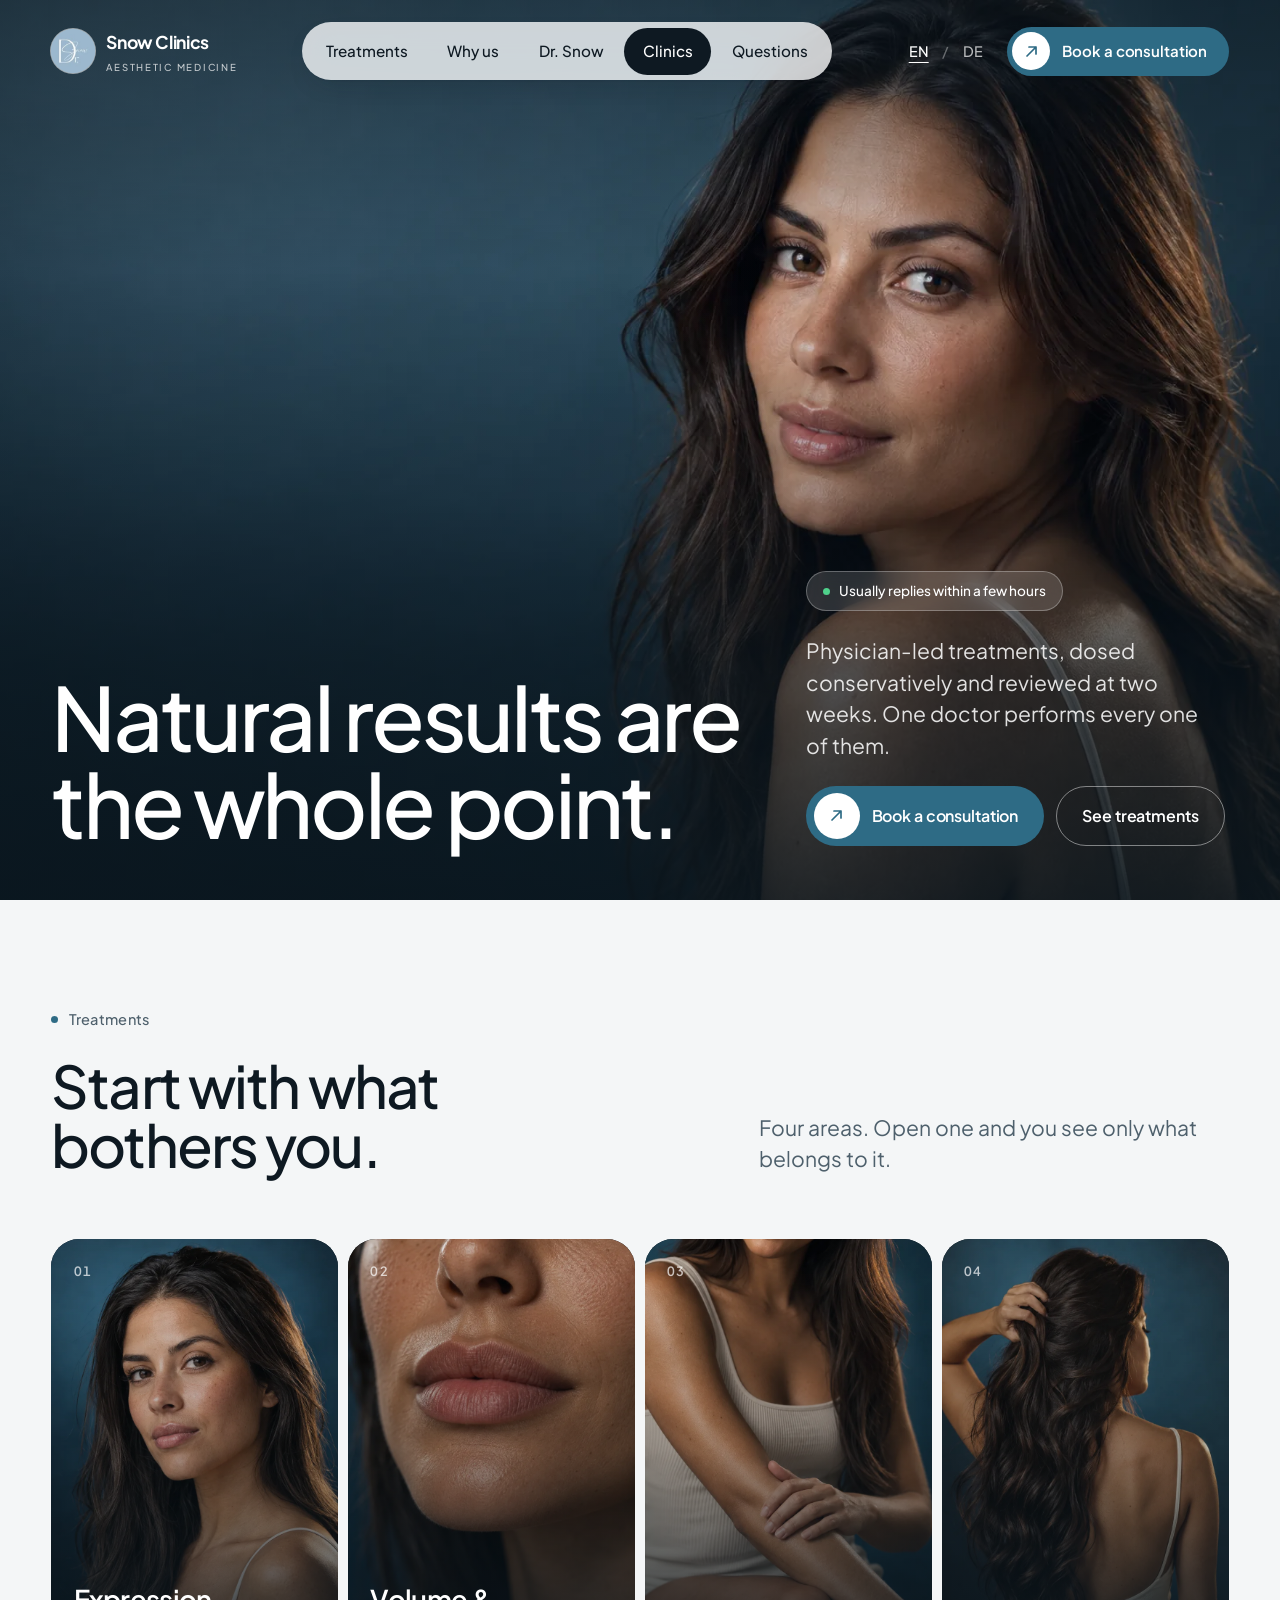
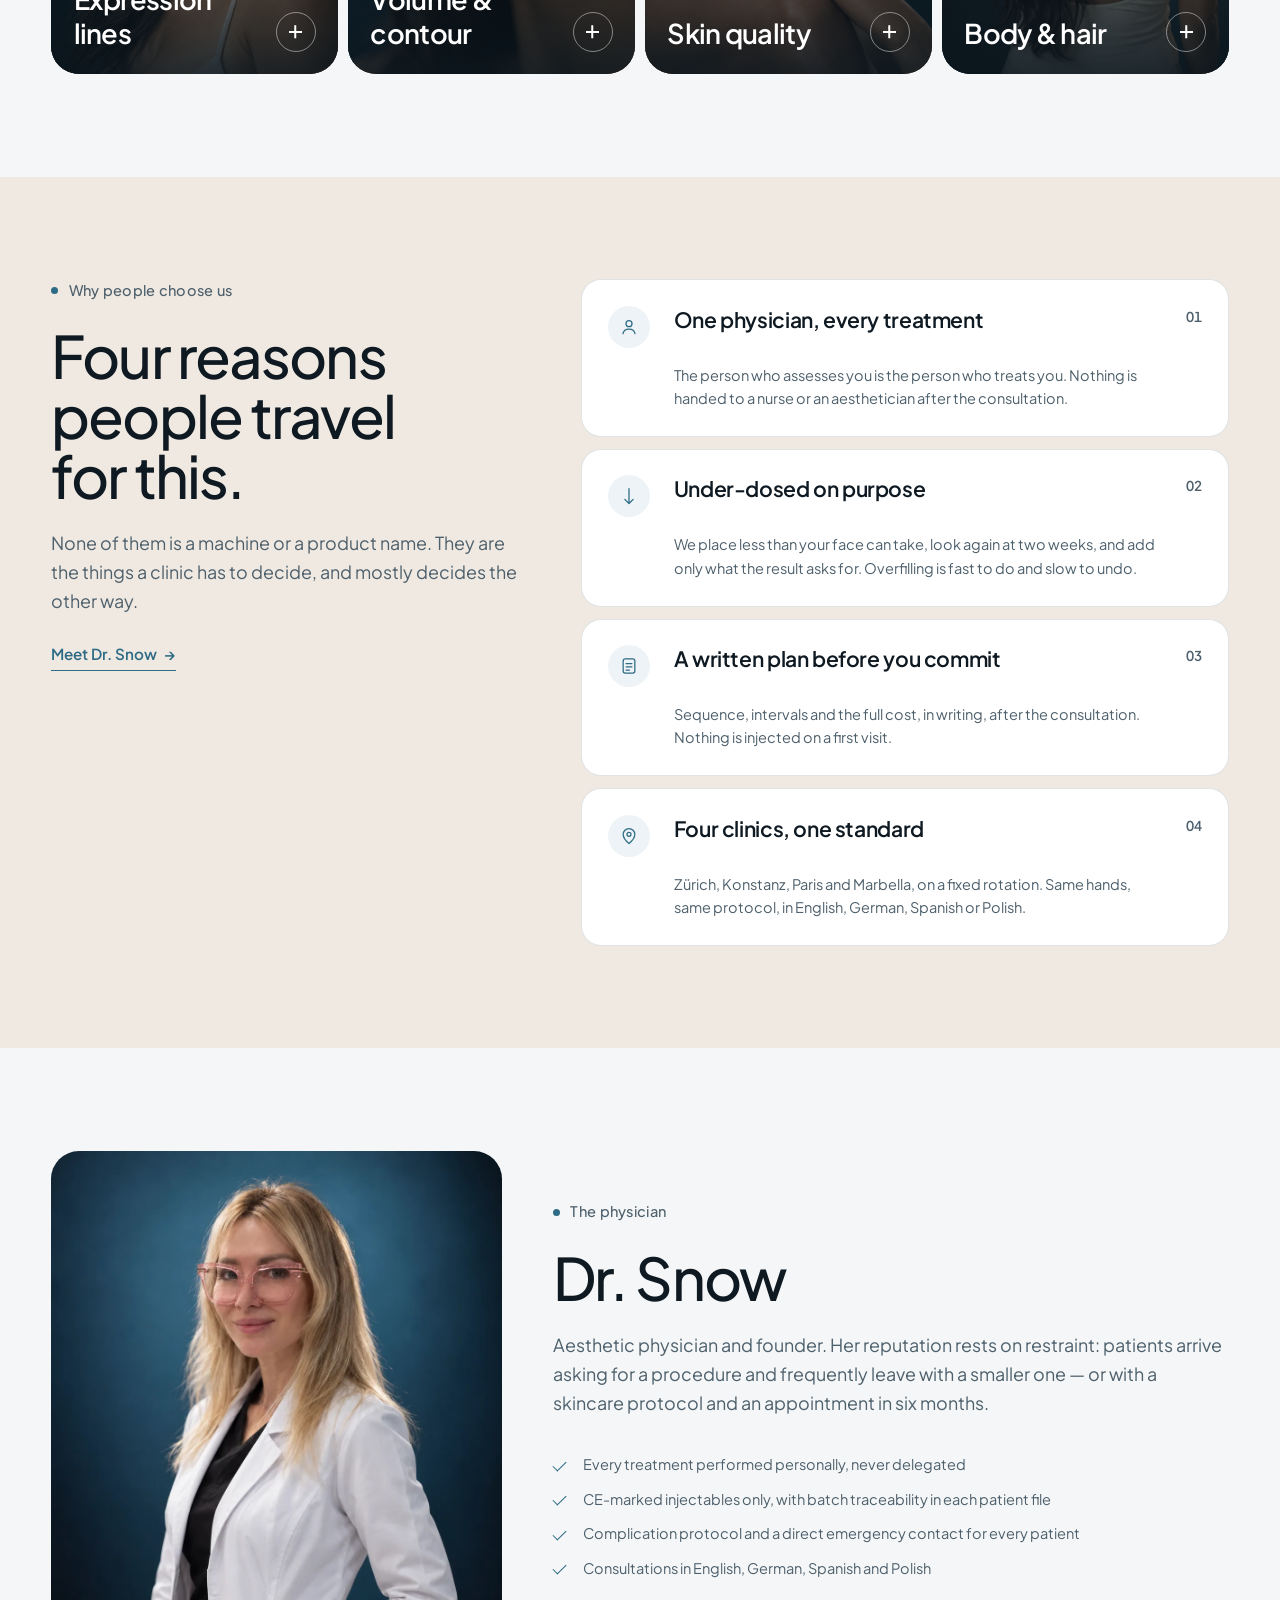
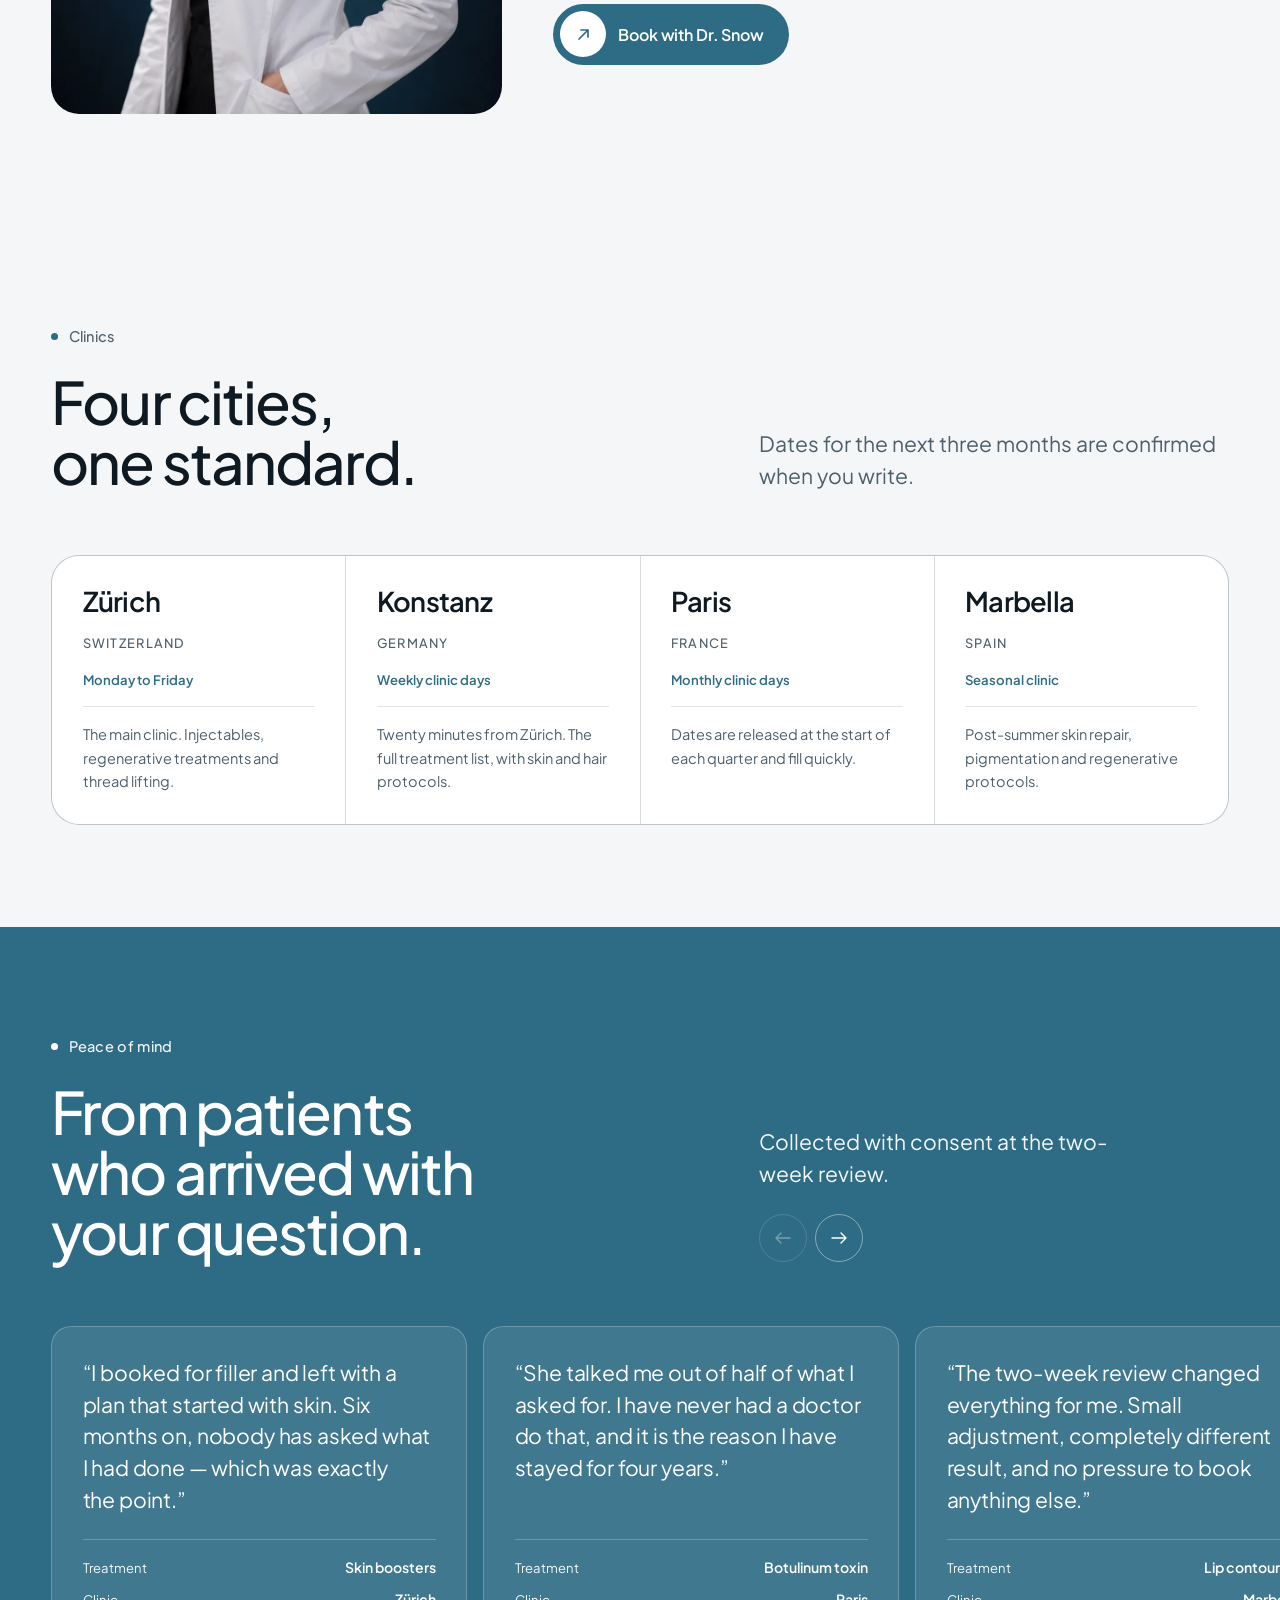
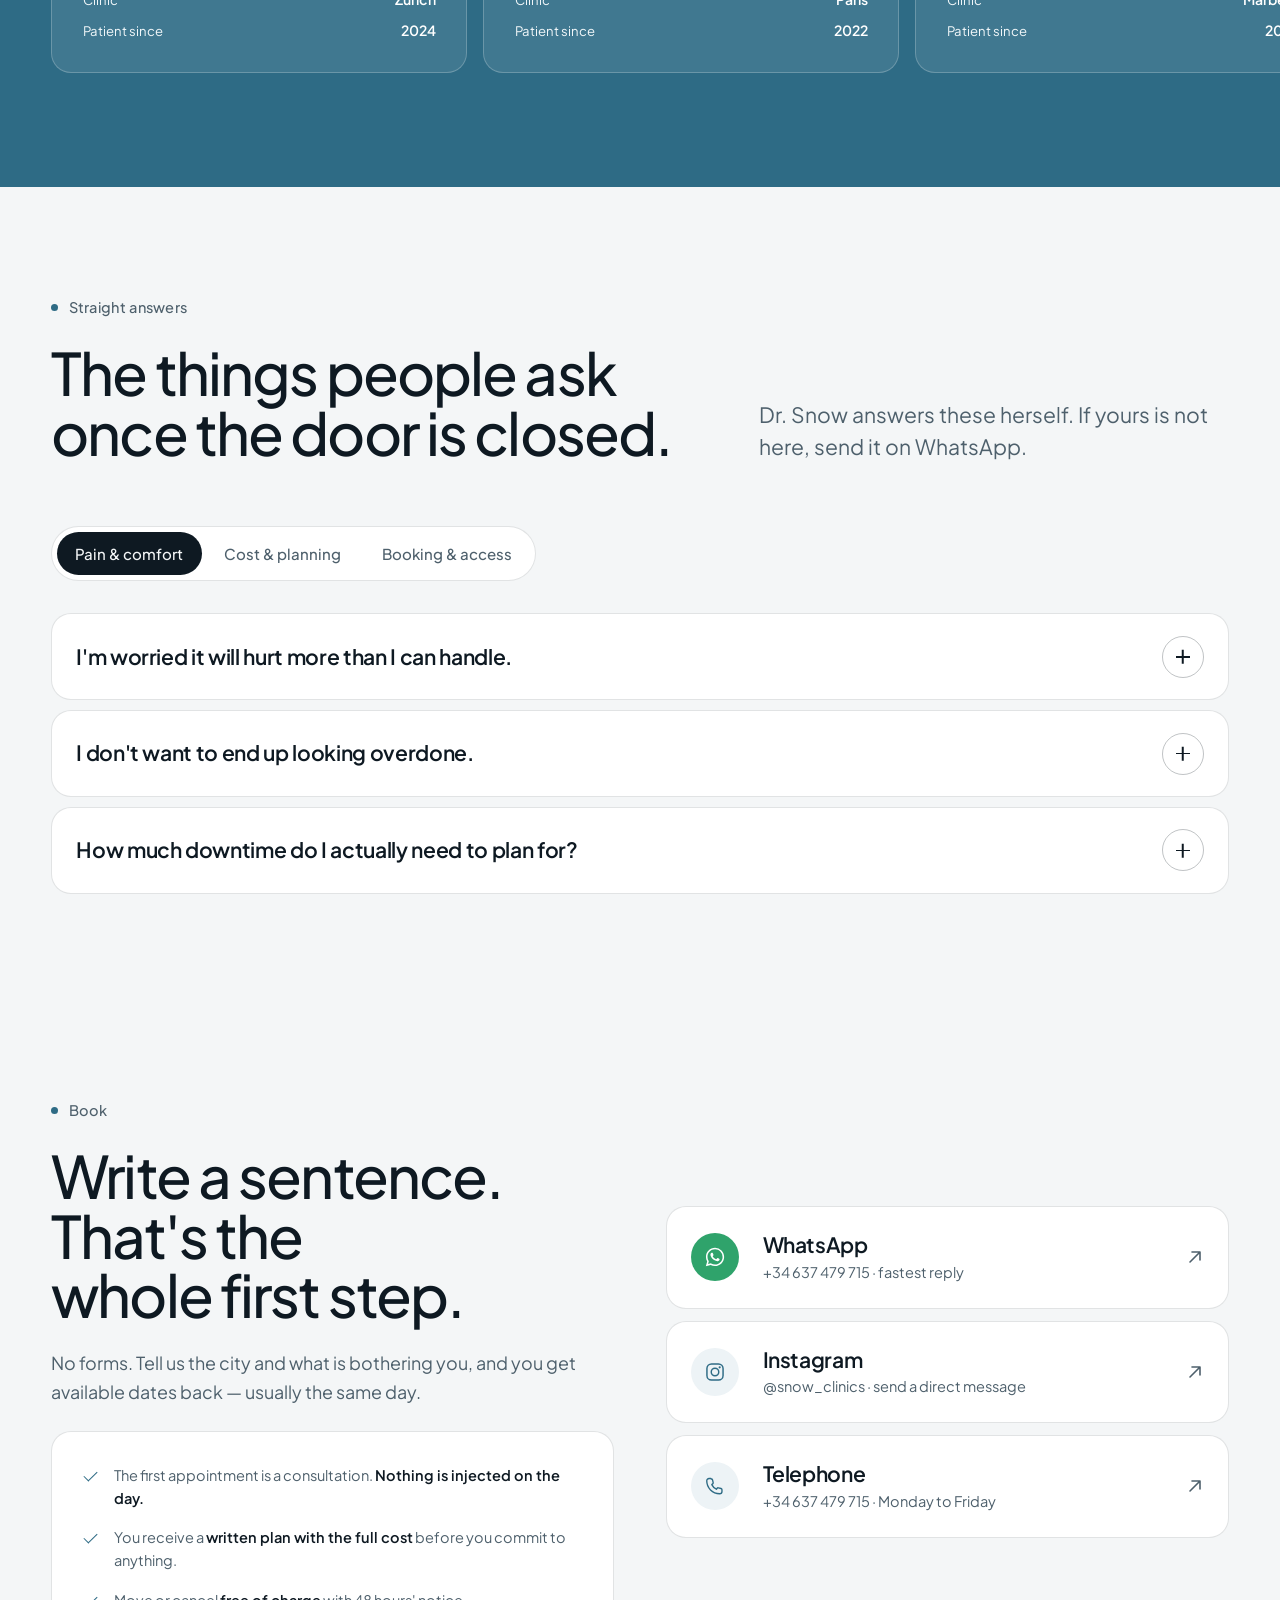
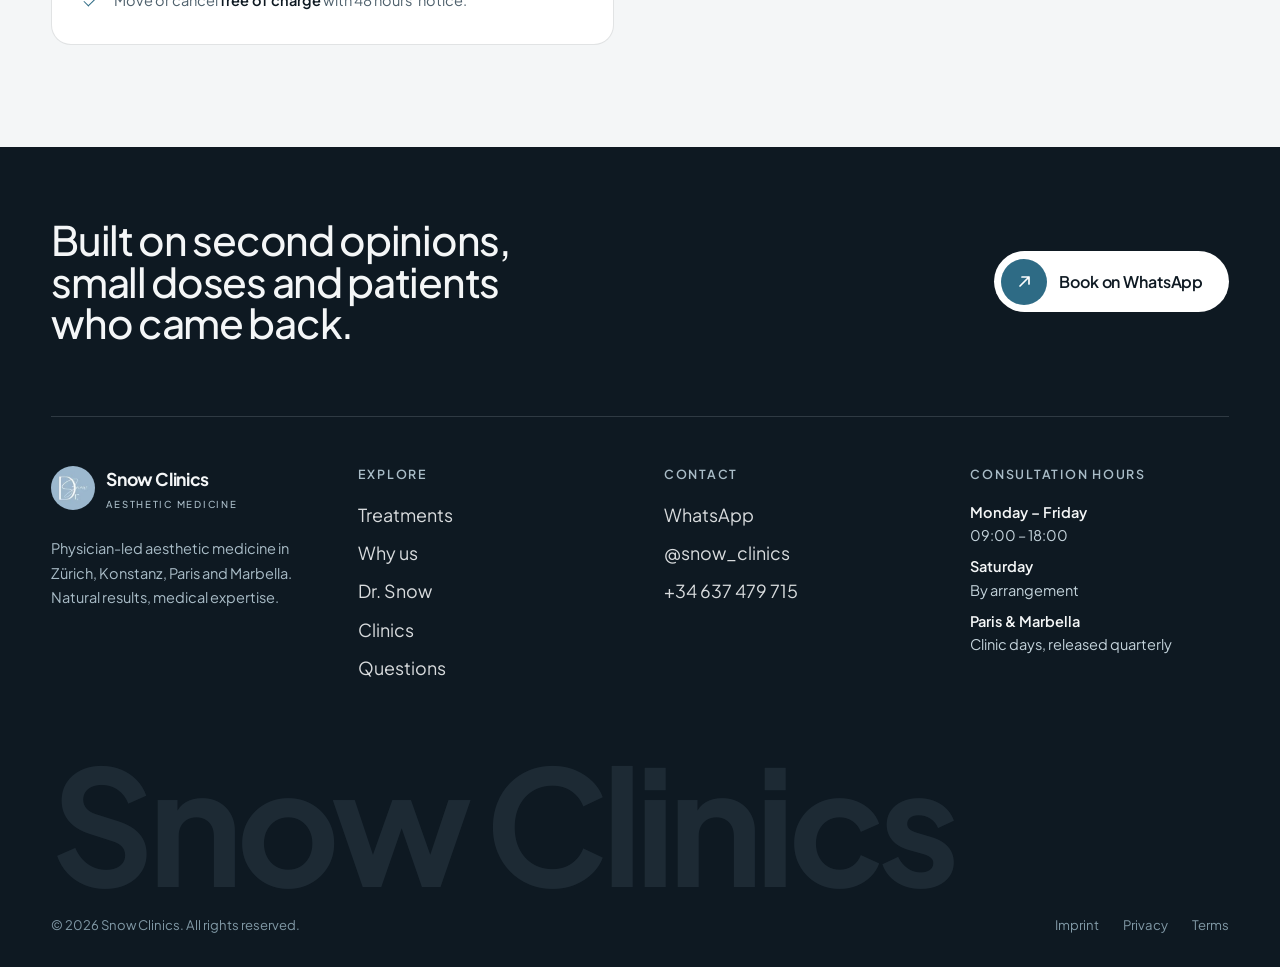
==== commit ee4dae89: "Cover the language swap, and rework the phone furniture Switching language rewrites every string on " ====
--- a/index.html
+++ b/index.html
@@ -21,1245 +21,22 @@
 <meta property="og:url" content="https://snow-clinics.com/">
 <meta property="og:title" data-i18n-attr="content" data-i18n="meta.ogTitle" content="Snow Clinics — Aesthetic Medicine">
 <meta property="og:description" data-i18n-attr="content" data-i18n="meta.description" content="Physician-led aesthetic medicine. Zürich · Konstanz · Paris · Marbella.">
-<meta property="og:image" content="https://snow-clinics.com[data-uri]">
+<meta property="og:image" content="https://snow-clinics.com/assets/img/og-cover.jpg">
 <meta property="og:image:width" content="1200">
 <meta property="og:image:height" content="630">
 <meta name="twitter:card" content="summary_large_image">
 <meta name="twitter:title" data-i18n-attr="content" data-i18n="meta.ogTitle" content="Snow Clinics — Aesthetic Medicine">
 <meta name="twitter:description" data-i18n-attr="content" data-i18n="meta.description" content="Physician-led aesthetic medicine. Zürich · Konstanz · Paris · Marbella.">
-<meta name="twitter:image" content="https://snow-clinics.com[data-uri]">
-
-<link rel="icon" href="data:image/svg+xml,%3Csvg%20xmlns%3D%22http%3A%2F%2Fwww.w3.org%2F2000%2Fsvg%22%20viewBox%3D%220%200%2064%2064%22%20width%3D%2264%22%20height%3D%2264%22%3E%20%20%3Ccircle%20cx%3D%2232%22%20cy%3D%2232%22%20r%3D%2232%22%20fill%3D%22%23A9C5D6%22%2F%3E%20%20%3Ctext%20x%3D%2232%22%20y%3D%2243%22%20text-anchor%3D%22middle%22%20font-family%3D%22Georgia%2C%27Times%20New%20Roman%27%2Cserif%22%20%20%20%20%20%20%20%20font-size%3D%2234%22%20font-weight%3D%22400%22%20fill%3D%22%23FFFFFF%22%20letter-spacing%3D%221%22%3ED%3C%2Ftext%3E%3C%2Fsvg%3E" type="image/svg+xml">
-<link rel="apple-touch-icon" href="data:image/svg+xml,%3Csvg%20xmlns%3D%22http%3A%2F%2Fwww.w3.org%2F2000%2Fsvg%22%20viewBox%3D%220%200%2064%2064%22%20width%3D%2264%22%20height%3D%2264%22%3E%20%20%3Ccircle%20cx%3D%2232%22%20cy%3D%2232%22%20r%3D%2232%22%20fill%3D%22%23A9C5D6%22%2F%3E%20%20%3Ctext%20x%3D%2232%22%20y%3D%2243%22%20text-anchor%3D%22middle%22%20font-family%3D%22Georgia%2C%27Times%20New%20Roman%27%2Cserif%22%20%20%20%20%20%20%20%20font-size%3D%2234%22%20font-weight%3D%22400%22%20fill%3D%22%23FFFFFF%22%20letter-spacing%3D%221%22%3ED%3C%2Ftext%3E%3C%2Fsvg%3E">
+<meta name="twitter:image" content="https://snow-clinics.com/assets/img/og-cover.jpg">
+
+<link rel="icon" href="/assets/img/favicon.svg" type="image/svg+xml">
+<link rel="apple-touch-icon" href="/assets/img/favicon.svg">
+<link rel="manifest" href="/site.webmanifest">
 
 <link rel="preconnect" href="https://fonts.googleapis.com">
 <link rel="preconnect" href="https://fonts.gstatic.com" crossorigin>
 <link rel="stylesheet" href="https://fonts.googleapis.com/css2?family=Plus+Jakarta+Sans:wght@400;500;600;700&family=Playfair+Display:ital@1&display=swap">
-<style>
-/* ==========================================================================
-   Snow Clinics — Aesthetic Medicine
-   A booking page. Every screen keeps a way to start a conversation in reach,
-   and nothing on it exists that a prospective patient would not ask for.
-   ========================================================================== */
-
-/* --------------------------------------------------------------------------
-   1. Tokens
-   -------------------------------------------------------------------------- */
-:root {
-  --ink:        #0E1922;
-  --ink-2:      #16303F;
-  --slate:      #4E606C;
-  --frost:      #A9C5D6;
-  --brand:      #2E6B85;
-  --brand-deep: #24576D;
-  --brand-tint: #EDF3F6;
-  --porcelain:  #F4F6F7;
-  --snow:       #FFFFFF;
-  --sand:       #E6DCD2;
-
-  --bg:          var(--porcelain);
-  --surface:     var(--snow);
-  --fg:          var(--ink);
-  --fg-muted:    var(--slate);
-  --accent:      var(--brand);
-  --line:        rgba(14, 25, 34, .12);
-  --line-strong: rgba(14, 25, 34, .26);
-
-  /* One sans for everything that is read. Playfair italic appears only as the
-     accent word in a headline — the device the first reference uses. */
-  --font: "Plus Jakarta Sans", "Segoe UI", system-ui, -apple-system, sans-serif;
-  --font-accent: "Playfair Display", Georgia, serif;
-
-  --step--1: clamp(.84rem, .81rem + .13vw, .91rem);
-  --step-0:  clamp(1.02rem, .99rem + .2vw, 1.12rem);
-  --step-1:  clamp(1.12rem, 1.05rem + .34vw, 1.32rem);
-  --step-2:  clamp(1.32rem, 1.19rem + .64vw, 1.72rem);
-  --step-3:  clamp(1.7rem, 1.42rem + 1.4vw, 2.6rem);
-  --step-4:  clamp(2rem, 1.42rem + 2.8vw, 3.9rem);
-  --step-5:  clamp(2.5rem, 1.35rem + 5.2vw, 6rem);
-
-  --s-1: .5rem;  --s-2: .75rem; --s-3: 1rem;   --s-4: 1.5rem;
-  --s-5: 2rem;   --s-6: 3rem;   --s-7: 4.5rem; --s-8: 6.5rem; --s-9: 9rem;
-
-  --gutter: clamp(1.25rem, 4vw, 3.5rem);
-  --measure: 60ch;
-  --shell: 1340px;
-
-  --r-sm: 12px;  --r-md: 20px;  --r-lg: 28px;  --r-pill: 999px;
-
-  --ease: cubic-bezier(.22, 1, .36, 1);
-  --t-fast: 200ms;
-  --t-mid: 400ms;
-  --t-slow: 760ms;
-}
-
-/* --------------------------------------------------------------------------
-   2. Reset & base
-   -------------------------------------------------------------------------- */
-*, *::before, *::after { box-sizing: border-box; }
-* { margin: 0; }
-
-html { -webkit-text-size-adjust: 100%; scroll-behavior: smooth; scroll-padding-top: 6.5rem; }
-html.has-smooth-scroll { scroll-behavior: auto; }
-
-body {
-  background: var(--bg);
-  color: var(--fg);
-  font-family: var(--font);
-  font-size: var(--step-0);
-  font-weight: 400;
-  line-height: 1.6;
-  -webkit-font-smoothing: antialiased;
-  overflow-x: hidden;
-}
-
-img, svg, video { display: block; max-width: 100%; }
-img { height: auto; }
-a { color: inherit; text-decoration: none; }
-button, input, select, textarea { font: inherit; color: inherit; }
-button { background: none; border: 0; padding: 0; cursor: pointer; }
-ul, ol { list-style: none; padding: 0; }
-
-:focus-visible { outline: 2px solid var(--brand); outline-offset: 3px; border-radius: 4px; }
-::selection { background: var(--frost); color: var(--ink); }
-
-.skip-link {
-  position: absolute;
-  top: -100px; left: var(--gutter);
-  z-index: 10000;
-  padding: .75rem 1.25rem;
-  border-radius: var(--r-pill);
-  background: var(--ink);
-  color: var(--snow);
-  font-size: var(--step--1);
-  font-weight: 500;
-  transition: top var(--t-fast) var(--ease);
-}
-.skip-link:focus { top: 1rem; }
-
-.visually-hidden {
-  position: absolute !important;
-  width: 1px; height: 1px;
-  padding: 0; margin: -1px;
-  overflow: hidden;
-  clip-path: inset(50%);
-  white-space: nowrap;
-}
-
-/* --------------------------------------------------------------------------
-   3. Typography
-   -------------------------------------------------------------------------- */
-.display {
-  font-weight: 500;
-  line-height: 1.02;
-  letter-spacing: -.032em;
-  text-wrap: balance;
-}
-.display em {
-  font-family: var(--font-accent);
-  font-style: italic;
-  font-weight: 400;
-  letter-spacing: -.012em;
-}
-.h-hero    { font-size: var(--step-5); line-height: .98; letter-spacing: -.038em; }
-.h-section { font-size: var(--step-4); }
-.h-sub     { font-size: var(--step-3); }
-
-.eyebrow {
-  display: inline-flex;
-  align-items: center;
-  gap: .65rem;
-  font-size: var(--step--1);
-  font-weight: 500;
-  letter-spacing: .02em;
-  color: var(--fg-muted);
-}
-.eyebrow::before {
-  content: "";
-  width: 7px; height: 7px;
-  border-radius: 50%;
-  background: var(--accent);
-  flex: none;
-}
-
-.lede {
-  font-size: var(--step-1);
-  line-height: 1.5;
-  color: var(--fg-muted);
-  max-width: var(--measure);
-  text-wrap: pretty;
-}
-.prose { max-width: var(--measure); color: var(--fg-muted); text-wrap: pretty; }
-.prose + .prose { margin-top: var(--s-3); }
-.numeral { font-variant-numeric: lining-nums tabular-nums; }
-
-/* --------------------------------------------------------------------------
-   4. Layout
-   -------------------------------------------------------------------------- */
-.shell { width: min(100% - var(--gutter) * 2, var(--shell)); margin-inline: auto; }
-.section { padding-block: clamp(4rem, 8vw, var(--s-9)); position: relative; }
-
-.section--ink {
-  --bg: var(--ink); --surface: #17303E; --fg: var(--porcelain);
-  --fg-muted: #B6C7D1; --accent: var(--frost);
-  --line: rgba(214, 228, 236, .16); --line-strong: rgba(214, 228, 236, .34);
-  background: var(--bg); color: var(--fg);
-}
-.section--brand {
-  --bg: var(--brand); --surface: rgba(255, 255, 255, .09); --fg: #FFFFFF;
-  --fg-muted: #F2F8FA; --accent: #FFFFFF;
-  --line: rgba(255, 255, 255, .22); --line-strong: rgba(255, 255, 255, .42);
-  background: var(--bg); color: var(--fg);
-}
-.section--sand { --bg: #EFE9E2; background: var(--bg); }
-
-.section-head { display: grid; gap: var(--s-4); margin-bottom: clamp(2.25rem, 5vw, var(--s-7)); }
-.section-head__row { display: grid; gap: var(--s-4); align-items: end; }
-@media (min-width: 900px) {
-  .section-head__row { grid-template-columns: minmax(0, 1.15fr) minmax(0, .85fr); gap: var(--s-7); }
-}
-
-/* --------------------------------------------------------------------------
-   5. Reveal
-   -------------------------------------------------------------------------- */
-.reveal {
-  opacity: 0;
-  transform: translate3d(0, 22px, 0);
-  transition: opacity var(--t-slow) var(--ease) var(--reveal-delay, 0ms),
-              transform var(--t-slow) var(--ease) var(--reveal-delay, 0ms);
-}
-.reveal.is-in { opacity: 1; transform: none; }
-
-@media (prefers-reduced-motion: reduce) {
-  *, *::before, *::after {
-    animation-duration: .001ms !important;
-    animation-iteration-count: 1 !important;
-    transition-duration: .001ms !important;
-  }
-  .reveal { opacity: 1 !important; transform: none !important; }
-  html { scroll-behavior: auto; }
-}
-
-/* --------------------------------------------------------------------------
-   6. Buttons
-   -------------------------------------------------------------------------- */
-.btn {
-  --btn-bg: var(--brand);
-  --btn-fg: #FFFFFF;
-  --badge-bg: #FFFFFF;
-  --badge-fg: var(--brand);
-  display: inline-flex;
-  align-items: center;
-  gap: .75rem;
-  min-height: 56px;
-  padding: .45rem 1.6rem .45rem .45rem;
-  border-radius: var(--r-pill);
-  background: var(--btn-bg);
-  color: var(--btn-fg);
-  font-size: 1rem;
-  font-weight: 600;
-  letter-spacing: -.008em;
-  line-height: 1.2;
-  white-space: nowrap;
-  transition: background var(--t-mid) var(--ease), color var(--t-mid) var(--ease),
-              border-color var(--t-mid) var(--ease), transform var(--t-fast) var(--ease);
-}
-.btn:hover { background: var(--brand-deep); transform: translateY(-1px); }
-.btn:active { transform: none; }
-
-.btn__badge {
-  position: relative;
-  width: 46px; height: 46px;
-  flex: none;
-  border-radius: 50%;
-  display: grid;
-  place-items: center;
-  background: var(--badge-bg);
-  color: var(--badge-fg);
-  overflow: hidden;
-}
-.btn__badge svg { transition: transform var(--t-mid) var(--ease); }
-.btn:hover .btn__badge svg { transform: translate3d(140%, -140%, 0); }
-.btn__badge::after {
-  content: "";
-  position: absolute;
-  inset: 0;
-  border-radius: 50%;
-  pointer-events: none;
-  background: no-repeat center/15px 15px
-    url("data:image/svg+xml,%3Csvg xmlns='http://www.w3.org/2000/svg' width='15' height='15' viewBox='0 0 15 15' fill='none'%3E%3Cpath d='M3 12L12 3M12 3H5M12 3V10' stroke='%232E6B85' stroke-width='1.7' stroke-linecap='round' stroke-linejoin='round'/%3E%3C/svg%3E");
-  transform: translate3d(-140%, 140%, 0);
-  transition: transform var(--t-mid) var(--ease);
-}
-.btn:hover .btn__badge::after { transform: none; }
-
-.btn--dark  { --btn-bg: var(--ink); --badge-fg: var(--ink); }
-.btn--dark:hover { background: #1B2E3C; }
-.btn--light { --btn-bg: #FFFFFF; --btn-fg: var(--ink); --badge-bg: var(--brand); --badge-fg: #FFFFFF; }
-.btn--light:hover { background: #FFFFFF; }
-.btn--light .btn__badge::after { display: none; }
-.btn--ghost {
-  --btn-bg: transparent;
-  --btn-fg: var(--fg);
-  border: 1px solid var(--line-strong);
-  padding-inline: 1.6rem;
-}
-.btn--ghost .btn__badge { display: none; }
-.btn--ghost:hover { background: var(--fg); color: var(--bg); border-color: var(--fg); }
-.btn--sm { min-height: 48px; font-size: .94rem; padding: .35rem 1.35rem .35rem .35rem; }
-.btn--sm.btn--ghost { padding-inline: 1.35rem; }
-.btn--sm .btn__badge { width: 38px; height: 38px; }
-.btn--sm .btn__badge::after { background-size: 13px 13px; }
-
-.link {
-  position: relative;
-  display: inline-flex;
-  align-items: center;
-  gap: .45rem;
-  font-size: .95rem;
-  font-weight: 600;
-  color: var(--accent);
-  padding-bottom: .25rem;
-}
-.link::after {
-  content: "";
-  position: absolute;
-  left: 0; right: 0; bottom: 0;
-  height: 1px;
-  background: currentColor;
-  transform-origin: right;
-  transition: transform var(--t-mid) var(--ease);
-}
-.link:hover::after { transform-origin: left; animation: wipe var(--t-mid) var(--ease); }
-@media (pointer: coarse) {
-  .link::before { content: ""; position: absolute; inset: -9px -8px; }
-}
-
-/* A word as short as "Terms" makes a target narrower than a fingertip. */
-@media (pointer: coarse) {
-  .footer__bottom nav a, .footer__col a { padding-block: .35rem; }
-  .footer__bottom nav a { min-width: 44px; text-align: center; }
-}
-@keyframes wipe { from { transform: scaleX(0); } to { transform: scaleX(1); } }
-
-/* Chips */
-.chips { display: flex; flex-wrap: wrap; gap: .4rem; }
-.chip {
-  padding: .35rem .85rem;
-  border: 1px solid var(--line);
-  border-radius: var(--r-pill);
-  font-size: .85rem;
-  color: var(--fg-muted);
-  background: var(--surface);
-}
-
-/* --------------------------------------------------------------------------
-   7. Navigation — a floating pill, as the first reference does it
-   -------------------------------------------------------------------------- */
-.nav {
-  position: fixed;
-  inset: 0 0 auto 0;
-  z-index: 100;
-  padding-block: clamp(.9rem, 1.8vw, 1.4rem);
-  transition: padding var(--t-mid) var(--ease),
-              background var(--t-mid) var(--ease), box-shadow var(--t-mid) var(--ease);
-}
-.nav.is-stuck {
-  padding-block: .6rem;
-  background: rgba(244, 246, 247, .86);
-  backdrop-filter: blur(20px) saturate(1.5);
-  -webkit-backdrop-filter: blur(20px) saturate(1.5);
-  box-shadow: 0 1px 0 rgba(14, 25, 34, .08), 0 14px 34px -28px rgba(14, 25, 34, .5);
-}
-.nav.is-stuck .nav__pill { background: transparent; box-shadow: none; backdrop-filter: none; }
-.nav.is-stuck .burger { background: transparent; box-shadow: none; backdrop-filter: none; }
-.nav__inner { display: flex; align-items: center; justify-content: space-between; gap: var(--s-4); }
-
-/* Over the hero photograph the lock-up and the language switch are the only
-   nav elements without a surface of their own, so they invert. */
-.nav--light .brand__name,
-.nav--light .brand__tag,
-.nav--light .lang__btn,
-.nav--light .lang__sep { color: #FFFFFF; }
-.nav--light .brand__tag { color: rgba(255, 255, 255, .72); }
-.nav--light .lang__btn { color: rgba(255, 255, 255, .7); }
-.nav--light .lang__btn:hover,
-.nav--light .lang__btn[aria-pressed="true"] { color: #FFFFFF; }
-.nav--light .brand__mark { box-shadow: 0 0 0 1px rgba(255, 255, 255, .55); }
-
-.brand { display: flex; align-items: center; gap: .7rem; }
-.brand__mark {
-  width: 44px; height: 44px;
-  flex: none;
-  border-radius: 50%;
-  overflow: hidden;
-  background: var(--frost);
-  display: grid;
-  place-items: center;
-}
-.brand__mark img { width: 100%; height: 100%; object-fit: cover; display: block; }
-.brand__name { font-size: 1.1rem; font-weight: 700; letter-spacing: -.022em; line-height: 1.1; white-space: nowrap; }
-@media (max-width: 359.98px) { .brand { gap: .5rem; } .brand__name { font-size: 1rem; } }
-.brand__tag {
-  display: none;
-  font-size: .6rem;
-  font-weight: 500;
-  letter-spacing: .18em;
-  text-transform: uppercase;
-  color: var(--fg-muted);
-  margin-top: .2rem;
-}
-@media (min-width: 560px) { .brand__tag { display: block; } }
-
-.nav__pill { display: none; }
-@media (min-width: 1080px) {
-  .nav__pill {
-    display: flex;
-    align-items: center;
-    gap: .15rem;
-    padding: .35rem;
-    border-radius: var(--r-pill);
-    background: rgba(255, 255, 255, .78);
-    backdrop-filter: blur(18px) saturate(1.5);
-    -webkit-backdrop-filter: blur(18px) saturate(1.5);
-    box-shadow: 0 1px 2px rgba(14, 25, 34, .05), 0 10px 30px -18px rgba(14, 25, 34, .45);
-  }
-}
-.nav__link {
-  padding: .7rem 1.15rem;
-  border-radius: var(--r-pill);
-  font-size: .95rem;
-  font-weight: 500;
-  color: var(--ink);
-  transition: background var(--t-fast) var(--ease), color var(--t-fast) var(--ease);
-}
-.nav__link:hover { background: var(--brand-tint); }
-.nav__link.is-active { background: var(--ink); color: var(--snow); }
-
-.nav__actions { display: flex; align-items: center; gap: var(--s-2); }
-.lang { display: flex; align-items: center; gap: .1rem; font-size: .9rem; font-weight: 500; }
-.lang__btn {
-  display: grid;
-  place-items: center;
-  min-width: 44px; min-height: 44px;
-  padding: .5rem .4rem;
-  color: var(--fg-muted);
-  transition: color var(--t-fast) var(--ease);
-}
-.lang__btn:hover { color: var(--fg); }
-.lang__btn[aria-pressed="true"] { color: var(--fg); text-decoration: underline; text-underline-offset: 5px; }
-.lang__sep { opacity: .35; }
-.nav .btn { display: none; }
-@media (min-width: 680px) { .nav .btn { display: inline-flex; } }
-
-.burger {
-  width: 48px; height: 48px;
-  display: grid;
-  place-items: center;
-  gap: 5px;
-  grid-auto-rows: 1.5px;
-  border-radius: 50%;
-  background: rgba(255, 255, 255, .8);
-  backdrop-filter: blur(14px);
-  box-shadow: 0 1px 2px rgba(14, 25, 34, .05), 0 10px 26px -16px rgba(14, 25, 34, .4);
-}
-@media (min-width: 1080px) { .burger { display: none; } }
-.burger span {
-  display: block;
-  width: 18px; height: 1.5px;
-  border-radius: 2px;
-  background: var(--ink);
-  transition: transform var(--t-mid) var(--ease), opacity var(--t-fast) var(--ease);
-}
-.burger[aria-expanded="true"] span:nth-child(1) { transform: translateY(3.25px) rotate(45deg); }
-.burger[aria-expanded="true"] span:nth-child(2) { opacity: 0; }
-.burger[aria-expanded="true"] span:nth-child(3) { transform: translateY(-3.25px) rotate(-45deg); }
-
-.menu {
-  position: fixed;
-  inset: 0;
-  z-index: 99;
-  background: var(--ink);
-  color: var(--porcelain);
-  display: grid;
-  align-content: safe center;
-  padding: 6rem var(--gutter) var(--gutter);
-  clip-path: inset(0 0 100% 0);
-  transition: clip-path 620ms var(--ease);
-  overflow-y: auto;
-}
-.menu.is-open { clip-path: inset(0 0 0 0); }
-.menu[hidden] { display: none; }
-.menu__list { display: grid; gap: .2rem; }
-.menu__link {
-  display: inline-block;
-  font-size: clamp(1.8rem, 7vw, 2.8rem);
-  font-weight: 500;
-  letter-spacing: -.03em;
-  line-height: 1.25;
-  opacity: 0;
-  transform: translateY(20px);
-  transition: opacity .5s var(--ease) var(--d, 0ms), transform .5s var(--ease) var(--d, 0ms), color var(--t-fast) var(--ease);
-}
-.menu.is-open .menu__link { opacity: 1; transform: none; }
-.menu__link:hover { color: var(--frost); }
-.menu__cta { margin-top: var(--s-5); display: flex; flex-wrap: wrap; gap: var(--s-3); }
-/* A phone on its side leaves about 390px of height for all of this. */
-@media (max-height: 560px) {
-  .menu { align-content: start; padding-top: 5rem; }
-  .menu__link { font-size: clamp(1.35rem, 6.5vh, 1.9rem); }
-  .menu__cta { margin-top: var(--s-4); }
-  .menu__cta .btn { padding-block: .7rem; }
-}
-
-/* --------------------------------------------------------------------------
-   8. Hero — one photograph, full bleed, with the promise written across it
-   -------------------------------------------------------------------------- */
-.hero {
-  position: relative;
-  min-height: 100svh;
-  display: grid;
-  align-content: end;
-  padding-block: clamp(8rem, 16vh, 11rem) clamp(2.5rem, 6vh, 4.5rem);
-  color: #FFFFFF;
-  isolation: isolate;
-  overflow: hidden;
-}
-.hero__media { position: absolute; inset: 0; z-index: -2; }
-.hero__media img { width: 100%; height: 100%; object-fit: cover; object-position: 62% 28%; }
-.hero__scrim {
-  position: absolute;
-  inset: 0;
-  z-index: -1;
-  /* The copy occupies the bottom third across the full width, and on the right
-     that lands on the subject's lit shoulder rather than on the backdrop. The
-     lower ramp therefore starts well above the text and stays clear of the
-     face, which sits in the upper half of the frame. */
-  background:
-    linear-gradient(to bottom,
-      rgba(10, 22, 30, .55) 0%,
-      rgba(10, 22, 30, .08) 30%,
-      rgba(10, 22, 30, .30) 55%,
-      rgba(10, 22, 30, .68) 74%,
-      rgba(10, 22, 30, .88) 100%),
-    linear-gradient(to right, rgba(10, 22, 30, .45) 0%, rgba(10, 22, 30, 0) 62%);
-}
-
-/* A phone crops a 3:2 frame to roughly 1:2, so whatever slice it takes, the
-   subject lands over the copy instead of beside it. The ramp therefore starts
-   higher and goes darker here, leaving the face legible in the upper third. */
-@media (max-width: 720px) {
-  .hero__media img { object-position: 68% 20%; }
-  /* Two lines of eyebrow land across her eye at this crop; one does not. */
-  .hero__cities { display: none; }
-  .hero__scrim {
-    background: linear-gradient(to bottom,
-      rgba(10, 22, 30, .42) 0%,
-      rgba(10, 22, 30, .10) 16%,
-      rgba(10, 22, 30, .56) 34%,
-      rgba(10, 22, 30, .88) 58%,
-      rgba(10, 22, 30, .94) 100%);
-  }
-}
-
-.hero__grid { display: grid; gap: clamp(1.5rem, 3vw, 2.5rem); align-items: end; }
-@media (min-width: 1000px) {
-  .hero__grid { grid-template-columns: minmax(0, 1.25fr) minmax(0, .75fr); gap: clamp(2rem, 4vw, 4rem); }
-}
-.hero__title { display: grid; gap: var(--s-4); }
-.hero__title h1 { max-width: 13ch; }
-.hero .eyebrow { color: rgba(255, 255, 255, .82); }
-.hero .eyebrow::before { background: var(--frost); }
-
-.hero__copy { display: grid; gap: var(--s-4); align-content: end; }
-.hero__copy .lede { color: rgba(255, 255, 255, .86); max-width: 42ch; }
-.hero__cta { display: flex; flex-wrap: wrap; gap: var(--s-2); }
-.hero .btn--ghost {
-  --btn-fg: #FFFFFF;
-  border-color: rgba(255, 255, 255, .45);
-}
-.hero .btn--ghost:hover { background: #FFFFFF; color: var(--ink); border-color: #FFFFFF; }
-
-.hero__badge {
-  display: inline-flex;
-  align-items: center;
-  gap: .55rem;
-  padding: .5rem 1rem;
-  border-radius: var(--r-pill);
-  background: rgba(255, 255, 255, .14);
-  border: 1px solid rgba(255, 255, 255, .28);
-  backdrop-filter: blur(10px);
-  -webkit-backdrop-filter: blur(10px);
-  font-size: .85rem;
-  font-weight: 500;
-  color: #FFFFFF;
-  width: max-content;
-}
-.hero__badge::before {
-  content: "";
-  width: 7px; height: 7px;
-  border-radius: 50%;
-  background: #4FD18B;
-  flex: none;
-}
-
-/* --------------------------------------------------------------------------
-   9. Treatments — four cards that open sideways
-   At rest the four areas are equal cards, each carrying its own photograph.
-   Opening one hands it the width the others give up; they fall back to a
-   spine with the area name running up it.
-   -------------------------------------------------------------------------- */
-.slabs {
-  display: grid;
-  gap: 10px;
-  grid-template-columns: 1fr;
-  transition: grid-template-columns 720ms var(--ease), min-height 720ms var(--ease);
-}
-@media (min-width: 1180px) {
-  .slabs {
-    grid-template-columns: repeat(4, minmax(0, 1fr));
-    min-height: var(--slabs-h, clamp(27rem, 34vw, 32rem));
-  }
-}
-/* Writing-mode cannot tween, so the area name is hidden for the frame in
-   which it turns on its side, then fades back in under the moving widths. */
-.slab__label { transition: opacity 280ms var(--ease) 170ms; }
-.slabs.is-switching .slab__label { opacity: 0; transition: none; }
-
-.slab {
-  position: relative;
-  border-radius: var(--r-lg);
-  overflow: hidden;
-  background: var(--ink);
-  color: #FFFFFF;
-  isolation: isolate;
-}
-.slab__img {
-  position: absolute;
-  inset: 0;
-  z-index: 0;
-  width: 100%; height: 100%;
-  object-fit: cover;
-  transition: transform 900ms var(--ease);
-}
-.slabs:not(.has-open) .slab:hover .slab__img { transform: scale(1.04); }
-.slab__veil {
-  position: absolute;
-  inset: 0;
-  z-index: 1;
-  pointer-events: none;   /* decoration; the spine underneath takes the tap */
-  background: linear-gradient(to top, rgba(10, 22, 30, .88) 0%, rgba(10, 22, 30, .3) 52%, rgba(10, 22, 30, .1) 100%);
-  transition: background var(--t-mid) var(--ease);
-}
-.slab.is-open .slab__veil { background: rgba(11, 21, 29, .92); }
-
-.slab__spine {
-  position: absolute;
-  inset: 0;
-  z-index: 2;
-  display: flex;
-  flex-direction: column;
-  align-items: center;
-  justify-content: space-between;
-  gap: var(--s-4);
-  padding: clamp(1rem, 2vw, 1.4rem);
-  color: inherit;
-  text-align: left;
-}
-.slab__n { font-size: .8rem; font-weight: 600; letter-spacing: .08em; color: rgba(255, 255, 255, .7); }
-.slab__name {
-  font-size: var(--step-2);
-  font-weight: 600;
-  letter-spacing: -.026em;
-  line-height: 1.15;
-}
-.slab__mark {
-  position: relative;
-  width: 40px; height: 40px;
-  flex: none;
-  border: 1px solid rgba(255, 255, 255, .45);
-  border-radius: 50%;
-  transition: background var(--t-mid) var(--ease), border-color var(--t-mid) var(--ease), color var(--t-mid) var(--ease);
-}
-.slab__mark::before, .slab__mark::after {
-  content: "";
-  position: absolute;
-  top: 50%; left: 50%;
-  width: 13px; height: 1.5px;
-  margin: -.75px 0 0 -6.5px;
-  background: currentColor;
-  transition: transform var(--t-mid) var(--ease), opacity var(--t-fast) var(--ease);
-}
-.slab__mark::after { transform: rotate(90deg); }
-.slab__spine:hover .slab__mark { background: rgba(255, 255, 255, .18); border-color: #FFFFFF; }
-.slab.is-open .slab__mark { background: var(--frost); border-color: var(--frost); color: var(--ink); }
-.slab.is-open .slab__mark::after { opacity: 0; }
-
-/* At rest: a card. The name sits on the photograph, the number above it. */
-@media (min-width: 1180px) {
-  .slabs:not(.has-open) .slab__spine {
-    flex-direction: row;
-    align-items: flex-end;
-    justify-content: space-between;
-  }
-  .slabs:not(.has-open) .slab__n {
-    position: absolute;
-    top: clamp(1rem, 2vw, 1.4rem);
-    left: clamp(1rem, 2vw, 1.4rem);
-  }
-  /* Opened, or standing beside an opened one: the name turns on its side. */
-  .slabs.has-open .slab__label {
-    writing-mode: vertical-rl;
-    transform: rotate(180deg);
-    flex: 1 1 auto;
-    display: flex;
-    align-items: center;
-    justify-content: center;
-  }
-  .slab.is-open .slab__spine { right: auto; width: 5.5rem; }
-  .slabs.has-open .slab:not(.is-open) .slab__spine { padding-inline: .5rem; }
-}
-
-.slab__panel { position: relative; z-index: 2; }
-.slab__inner { display: grid; align-content: start; gap: var(--s-4); }
-
-/* Below that the cards stack and open downwards instead. */
-@media (max-width: 1179.98px) {
-  .slab__veil {
-    background: linear-gradient(to right,
-      rgba(10, 22, 30, .92) 0%, rgba(10, 22, 30, .78) 38%,
-      rgba(10, 22, 30, .5) 72%, rgba(10, 22, 30, .34) 100%);
-  }
-  #slab-lines .slab__img   { object-position: 50% 16%; }
-  #slab-contour .slab__img { object-position: 50% 40%; }
-  #slab-skin .slab__img    { object-position: 50% 54%; }
-  #slab-body .slab__img    { object-position: 50% 22%; }
-  .slab__spine {
-    position: relative;
-    z-index: 2;
-    flex-direction: row;
-    align-items: center;
-    justify-content: space-between;
-    min-height: 7rem;
-    width: 100%;
-  }
-  .slab__label { flex: 1 1 auto; }
-  .slab__panel {
-    display: grid;
-    grid-template-rows: 0fr;
-    padding-inline: clamp(1rem, 2vw, 1.4rem);
-    transition: grid-template-rows 460ms var(--ease), padding-bottom 460ms var(--ease);
-  }
-  .slab__inner { overflow: hidden; }
-  .slab.is-open .slab__panel { grid-template-rows: 1fr; padding-bottom: clamp(1.2rem, 2.4vw, 1.6rem); }
-}
-
-@media (min-width: 1180px) {
-  .slab__panel {
-    position: absolute;
-    inset: 0 var(--s-5) 0 5.5rem;
-    padding-block: var(--s-5);
-    opacity: 0;
-    visibility: hidden;
-    transition: opacity 320ms var(--ease), visibility 0s linear 360ms;
-  }
-  .slab.is-open .slab__panel {
-    opacity: 1;
-    visibility: visible;
-    transition: opacity 400ms var(--ease) 240ms, visibility 0s;
-  }
-}
-
-.slab__intro { display: grid; gap: var(--s-3); }
-.slab__intro p { color: #C6D5DD; max-width: 58ch; }
-
-/* "This is for you if…" — the concern, in the patient's words. */
-.fits { display: flex; flex-wrap: wrap; gap: .4rem; }
-.fits li {
-  padding: .35rem .85rem;
-  border: 1px solid rgba(214, 228, 236, .3);
-  border-radius: var(--r-pill);
-  font-size: .85rem;
-  color: #D6E4EC;
-}
-
-.procs { display: grid; gap: .6rem; }
-.proc {
-  display: grid;
-  gap: var(--s-2) var(--s-4);
-  padding: clamp(.9rem, 1.8vw, 1.15rem) clamp(1rem, 2vw, 1.3rem);
-  border-radius: var(--r-md);
-  background: rgba(255, 255, 255, .08);
-}
-@media (min-width: 720px) {
-  .proc { grid-template-columns: minmax(0, 13rem) minmax(0, 1fr) auto; align-items: center; }
-}
-.proc__n { font-size: var(--step-1); font-weight: 600; letter-spacing: -.018em; line-height: 1.25; }
-.proc__d { font-size: var(--step--1); line-height: 1.55; color: #C6D5DD; }
-.proc__t { font-size: .8rem; font-weight: 600; letter-spacing: .04em; color: var(--frost); white-space: nowrap; }
-
-.slab__foot { display: flex; flex-wrap: wrap; align-items: center; gap: var(--s-3) var(--s-4); }
-.slab__foot .btn { --btn-bg: var(--frost); --btn-fg: var(--ink); --badge-bg: var(--ink); --badge-fg: var(--frost); }
-.slab__foot .btn:hover { background: #BED5E2; }
-.slab__foot .btn .btn__badge::after { display: none; }
-.slab__note { font-size: var(--step--1); color: #A9BCC7; }
-
-/* --------------------------------------------------------------------------
-   10. Reasons — why people stay, numbered, after the second reference
-   -------------------------------------------------------------------------- */
-.reasons { display: grid; gap: clamp(2rem, 4vw, var(--s-7)); }
-@media (min-width: 980px) { .reasons { grid-template-columns: minmax(0, .85fr) minmax(0, 1.15fr); } }
-.reasons__aside { display: grid; gap: var(--s-4); align-content: start; }
-.reasons__list { display: grid; gap: .75rem; }
-.reason {
-  display: grid;
-  grid-template-columns: auto minmax(0, 1fr) auto;
-  gap: var(--s-3) var(--s-4);
-  align-items: start;
-  padding: clamp(1.2rem, 2.4vw, 1.6rem);
-  border: 1px solid var(--line);
-  border-radius: var(--r-md);
-  background: var(--surface);
-  transition: background var(--t-mid) var(--ease), border-color var(--t-mid) var(--ease);
-}
-.reason:hover { background: var(--brand-tint); border-color: transparent; }
-.reason__i {
-  display: grid;
-  place-items: center;
-  width: 42px; height: 42px;
-  border-radius: 50%;
-  background: var(--brand-tint);
-  color: var(--brand);
-  flex: none;
-  transition: background var(--t-mid) var(--ease), color var(--t-mid) var(--ease);
-}
-.reason:hover .reason__i { background: var(--brand); color: #FFFFFF; }
-.reason__t { font-size: var(--step-1); font-weight: 600; letter-spacing: -.018em; line-height: 1.3; }
-.reason__d { grid-column: 2; font-size: var(--step--1); line-height: 1.6; color: var(--fg-muted); }
-@media (max-width: 560px) { .reason__d { grid-column: 1 / -1; } }
-.reason__n { font-size: .85rem; font-weight: 600; color: var(--fg-muted); }
-
-/* --------------------------------------------------------------------------
-   11. Physician
-   -------------------------------------------------------------------------- */
-.physician { display: grid; gap: clamp(2rem, 4vw, var(--s-7)); align-items: center; }
-@media (min-width: 980px) { .physician { grid-template-columns: minmax(0, .8fr) minmax(0, 1.2fr); } }
-@media (max-width: 979.98px) { .physician__media { max-width: 24rem; } }
-.physician__media img {
-  width: 100%;
-  aspect-ratio: 4 / 5;
-  object-fit: cover;
-  border-radius: var(--r-lg);
-}
-.physician__body { display: grid; gap: var(--s-4); align-content: start; }
-.creds { display: grid; gap: .7rem; margin-top: var(--s-2); }
-.creds li {
-  position: relative;
-  padding-left: 1.85rem;
-  font-size: var(--step--1);
-  line-height: 1.6;
-  color: var(--fg-muted);
-}
-.creds li::before {
-  content: "";
-  position: absolute;
-  left: 0; top: .5em;
-  width: 13px; height: 7px;
-  border-left: 1.5px solid var(--accent);
-  border-bottom: 1.5px solid var(--accent);
-  transform: rotate(-45deg);
-}
-
-/* --------------------------------------------------------------------------
-   12. Clinics
-   -------------------------------------------------------------------------- */
-.clinics {
-  display: grid;
-  gap: 1px;
-  background: var(--line);
-  border: 1px solid var(--line);
-  border-radius: var(--r-lg);
-  overflow: hidden;
-  grid-template-columns: repeat(auto-fit, minmax(min(100%, 230px), 1fr));
-}
-.clinic {
-  display: grid;
-  align-content: start;
-  gap: var(--s-3);
-  padding: clamp(1.4rem, 2.4vw, 1.9rem);
-  background: var(--surface);
-  transition: background var(--t-mid) var(--ease);
-}
-.clinic:hover { background: var(--brand-tint); }
-.clinic__city { font-size: var(--step-2); font-weight: 600; letter-spacing: -.026em; line-height: 1.1; }
-.clinic__country { font-size: .8rem; font-weight: 500; letter-spacing: .1em; text-transform: uppercase; color: var(--fg-muted); }
-.clinic__rhythm { font-size: .82rem; font-weight: 600; color: var(--accent); }
-.clinic__d { padding-top: var(--s-3); border-top: 1px solid var(--line); font-size: var(--step--1); line-height: 1.6; color: var(--fg-muted); }
-
-/* --------------------------------------------------------------------------
-   13. Proof band — commitments, then the words of people who took them up
-   -------------------------------------------------------------------------- */
-.quotes {
-  display: flex;
-  gap: clamp(.75rem, 1.5vw, 1rem);
-  overflow-x: auto;
-  scroll-snap-type: x mandatory;
-  scroll-padding-inline: var(--gutter);
-  overscroll-behavior-x: contain;
-  scrollbar-width: none;
-  margin-inline: calc(var(--gutter) * -1);
-  padding-inline: var(--gutter);
-  padding-bottom: var(--s-2);
-}
-.quotes::-webkit-scrollbar { display: none; }
-.quote {
-  flex: 0 0 min(100%, 26rem);
-  scroll-snap-align: start;
-  display: grid;
-  gap: var(--s-4);
-  align-content: space-between;
-  padding: clamp(1.4rem, 2.8vw, 1.9rem);
-  border: 1px solid var(--line);
-  border-radius: var(--r-md);
-  background: var(--surface);
-}
-.quote__text { font-size: var(--step-1); line-height: 1.5; letter-spacing: -.008em; text-wrap: pretty; }
-.quote__meta { display: grid; gap: .55rem; padding-top: var(--s-3); border-top: 1px solid var(--line); }
-.quote__meta > div { display: flex; justify-content: space-between; gap: var(--s-3); align-items: baseline; }
-.quote__meta dt { font-size: .82rem; color: var(--fg-muted); }
-.quote__meta dd { margin: 0; font-size: .88rem; font-weight: 600; text-align: right; }
-
-.carousel-nav { display: flex; gap: .5rem; }
-.carousel-btn {
-  width: 48px; height: 48px;
-  border: 1px solid var(--line-strong);
-  border-radius: 50%;
-  display: grid;
-  place-items: center;
-  color: var(--fg);
-  transition: background var(--t-fast) var(--ease), color var(--t-fast) var(--ease),
-              border-color var(--t-fast) var(--ease), opacity var(--t-fast) var(--ease);
-}
-.carousel-btn:hover:not(:disabled) { background: var(--fg); color: var(--bg); border-color: var(--fg); }
-.carousel-btn:disabled { opacity: .35; cursor: not-allowed; }
-
-/* --------------------------------------------------------------------------
-   14. FAQ — grouped by the kind of worry, all closed on arrival
-   -------------------------------------------------------------------------- */
-.segments {
-  display: inline-flex;
-  flex-wrap: wrap;
-  gap: .25rem;
-  padding: .3rem;
-  margin-bottom: var(--s-5);
-  border: 1px solid var(--line);
-  border-radius: var(--r-pill);
-  background: var(--surface);
-}
-.segment {
-  padding: .6rem 1.15rem;
-  border-radius: var(--r-pill);
-  font-size: .94rem;
-  font-weight: 500;
-  color: var(--fg-muted);
-  transition: background var(--t-mid) var(--ease), color var(--t-mid) var(--ease);
-}
-.segment:hover { color: var(--fg); }
-.segment[aria-selected="true"] { background: var(--ink); color: var(--porcelain); }
-
-.faq { display: grid; gap: .6rem; }
-.faq__item {
-  border: 1px solid var(--line);
-  border-radius: var(--r-md);
-  background: var(--surface);
-  overflow: hidden;
-  transition: background var(--t-mid) var(--ease), border-color var(--t-mid) var(--ease);
-}
-.faq__item.is-filtered { display: none; }
-html.no-js .segments { display: none; }
-html.no-js .faq__item.is-filtered { display: block; }
-.faq__item:has(.faq__q[aria-expanded="true"]) { background: var(--brand-tint); border-color: transparent; }
-
-.faq__q {
-  width: 100%;
-  display: grid;
-  grid-template-columns: minmax(0, 1fr) auto;
-  gap: var(--s-4);
-  align-items: center;
-  text-align: left;
-  padding: clamp(1rem, 2vw, 1.35rem) clamp(1rem, 2vw, 1.5rem);
-  font-size: var(--step-1);
-  font-weight: 600;
-  letter-spacing: -.016em;
-  line-height: 1.35;
-  transition: color var(--t-fast) var(--ease);
-}
-.faq__q:hover { color: var(--brand); }
-.faq__icon {
-  position: relative;
-  width: 42px; height: 42px;
-  flex: none;
-  border: 1px solid var(--line-strong);
-  border-radius: 50%;
-  transition: background var(--t-mid) var(--ease), border-color var(--t-mid) var(--ease), color var(--t-mid) var(--ease);
-}
-.faq__icon::before, .faq__icon::after {
-  content: "";
-  position: absolute;
-  top: 50%; left: 50%;
-  width: 14px; height: 1.5px;
-  margin: -.75px 0 0 -7px;
-  background: currentColor;
-  transition: transform var(--t-mid) var(--ease);
-}
-.faq__icon::after { transform: rotate(90deg); }
-.faq__q[aria-expanded="true"] .faq__icon { background: var(--brand); border-color: var(--brand); color: #FFFFFF; }
-.faq__q[aria-expanded="true"] .faq__icon::after { transform: rotate(0deg); }
-
-.faq__a { display: grid; grid-template-rows: 0fr; transition: grid-template-rows 440ms var(--ease); }
-.faq__q[aria-expanded="true"] + .faq__a { grid-template-rows: 1fr; }
-.faq__a > div { overflow: hidden; }
-.faq__a p {
-  max-width: 72ch;
-  padding: 0 clamp(1rem, 2vw, 1.5rem) clamp(1.1rem, 2.2vw, 1.5rem);
-  color: var(--fg-muted);
-  text-wrap: pretty;
-}
-
-/* --------------------------------------------------------------------------
-   15. Booking — no form. The conversation starts where the clinic already
-   answers: WhatsApp, Instagram, the phone.
-   -------------------------------------------------------------------------- */
-.book { display: grid; gap: clamp(2rem, 4vw, var(--s-7)); }
-@media (min-width: 980px) { .book { grid-template-columns: minmax(0, 1fr) minmax(0, 1fr); align-items: center; } }
-.book__aside { display: grid; gap: var(--s-4); align-content: start; }
-
-.routes { display: grid; gap: .75rem; }
-.route {
-  display: grid;
-  grid-template-columns: auto minmax(0, 1fr) auto;
-  gap: var(--s-3) var(--s-4);
-  align-items: center;
-  padding: clamp(1.1rem, 2.2vw, 1.5rem);
-  border: 1px solid var(--line);
-  border-radius: var(--r-md);
-  background: var(--surface);
-  transition: background var(--t-mid) var(--ease), border-color var(--t-mid) var(--ease), transform var(--t-mid) var(--ease);
-}
-.route:hover { background: var(--brand-tint); border-color: transparent; transform: translateY(-2px); }
-.route__i {
-  display: grid;
-  place-items: center;
-  width: 48px; height: 48px;
-  border-radius: 50%;
-  flex: none;
-  background: var(--brand-tint);
-  color: var(--brand);
-  transition: background var(--t-mid) var(--ease), color var(--t-mid) var(--ease);
-}
-.route:hover .route__i { background: var(--brand); color: #FFFFFF; }
-.route--wa .route__i { background: #2FA36B; color: #FFFFFF; }
-.route__t { display: block; font-size: var(--step-1); font-weight: 600; letter-spacing: -.018em; line-height: 1.3; }
-.route__d { display: block; margin-top: .2rem; font-size: var(--step--1); color: var(--fg-muted); line-height: 1.5; }
-.route__go { color: var(--fg-muted); transition: transform var(--t-mid) var(--ease); }
-@media (max-width: 400px) {
-  .route { gap: var(--s-2) var(--s-3); padding: 1rem .9rem; }
-  .route__i { width: 40px; height: 40px; }
-  .route__i svg { width: 19px; height: 19px; }
-}
-.route:hover .route__go { transform: translateX(4px); }
-
-.assurance { display: grid; gap: var(--s-3); padding: var(--s-5); border: 1px solid var(--line); border-radius: var(--r-md); background: var(--surface); }
-.assurance li { position: relative; padding-left: 1.85rem; font-size: var(--step--1); line-height: 1.6; color: var(--fg-muted); }
-.assurance li strong { color: var(--fg); font-weight: 600; }
-.assurance li::before {
-  content: "";
-  position: absolute;
-  left: 0; top: .5em;
-  width: 13px; height: 7px;
-  border-left: 1.5px solid var(--accent);
-  border-bottom: 1.5px solid var(--accent);
-  transform: rotate(-45deg);
-}
-
-/* --------------------------------------------------------------------------
-   16. Footer
-   -------------------------------------------------------------------------- */
-.footer { background: var(--ink); color: var(--porcelain); padding-block: var(--s-7) var(--s-5); }
-.footer a:not(.btn) { color: inherit; }
-.footer__cta { display: grid; gap: var(--s-5); align-items: center; padding-bottom: var(--s-7); }
-@media (min-width: 860px) { .footer__cta { grid-template-columns: minmax(0, 1fr) auto; gap: var(--s-6); } }
-.footer__cta h2 { font-size: var(--step-3); max-width: 20ch; }
-
-.footer__grid { display: grid; gap: var(--s-6); padding-block: var(--s-6); border-top: 1px solid rgba(214, 228, 236, .16); }
-@media (min-width: 720px)  { .footer__grid { grid-template-columns: repeat(2, minmax(0, 1fr)); } }
-@media (min-width: 1000px) { .footer__grid { grid-template-columns: repeat(4, minmax(0, 1fr)); } }
-.footer__brand { display: grid; gap: var(--s-4); align-content: start; }
-.footer__brand p { color: #A9BCC7; font-size: var(--step--1); line-height: 1.7; max-width: 36ch; }
-.footer .brand__tag { color: #A9BCC7; }
-.footer__col { display: grid; gap: .7rem; align-content: start; }
-.footer__h { font-size: .78rem; font-weight: 600; letter-spacing: .14em; text-transform: uppercase; color: #A9BCC7; margin-bottom: .3rem; }
-.footer__col ul { display: grid; gap: .6rem; }
-.footer__col a { font-size: var(--step-0); opacity: .88; transition: opacity var(--t-fast) var(--ease), color var(--t-fast) var(--ease); }
-.footer__col a:hover { opacity: 1; color: var(--frost); }
-.footer__hours { display: grid; gap: .5rem; font-size: var(--step--1); color: #C4D3DB; }
-.footer__hours b { display: block; font-weight: 600; color: var(--porcelain); }
-.footer__mark {
-  margin-top: var(--s-4);
-  font-size: clamp(2rem, 13vw, 10rem);
-  font-weight: 700;
-  line-height: .85;
-  letter-spacing: -.045em;
-  color: rgba(169, 197, 214, .1);
-  user-select: none;
-  overflow: hidden;
-  white-space: nowrap;
-}
-.footer__bottom {
-  padding-top: var(--s-4);
-  display: flex;
-  flex-wrap: wrap;
-  gap: var(--s-3) var(--s-5);
-  justify-content: space-between;
-  font-size: .82rem;
-  color: #8199A6;
-}
-.footer__bottom nav { display: flex; flex-wrap: wrap; gap: var(--s-4); }
-
-/* --------------------------------------------------------------------------
-   17. Persistent actions
-   -------------------------------------------------------------------------- */
-.to-top {
-  position: fixed;
-  right: clamp(1rem, 2.5vw, 2rem);
-  bottom: clamp(1rem, 2.5vw, 2rem);
-  z-index: 90;
-  width: 54px; height: 54px;
-  display: grid;
-  place-items: center;
-  border-radius: 50%;
-  background: rgba(255, 255, 255, .92);
-  backdrop-filter: blur(14px);
-  color: var(--ink);
-  box-shadow: 0 10px 30px -14px rgba(14, 25, 34, .55);
-  opacity: 0;
-  transform: translateY(14px) scale(.9);
-  pointer-events: none;
-  transition: opacity var(--t-mid) var(--ease), transform var(--t-mid) var(--ease);
-}
-.to-top.is-visible { opacity: 1; transform: none; pointer-events: auto; }
-.to-top svg.ring { position: absolute; inset: 0; width: 100%; height: 100%; transform: rotate(-90deg); }
-.to-top circle { fill: none; stroke-width: 1.5; }
-.to-top .track { stroke: rgba(14, 25, 34, .14); }
-.to-top .bar { stroke: var(--brand); stroke-dasharray: var(--circ, 157); stroke-dashoffset: var(--dash, 157); transition: stroke-dashoffset 120ms linear; }
-
-.dock {
-  position: fixed;
-  left: 0; right: 0; bottom: 0;
-  z-index: 95;
-  display: none;
-  grid-template-columns: auto minmax(0, 1fr);
-  gap: 1px;
-  background: rgba(14, 25, 34, .12);
-  border-top: 1px solid rgba(14, 25, 34, .12);
-  backdrop-filter: blur(16px) saturate(1.4);
-  -webkit-backdrop-filter: blur(16px) saturate(1.4);
-  transform: translateY(101%);
-  transition: transform var(--t-mid) var(--ease);
-  padding-bottom: env(safe-area-inset-bottom);
-}
-@media (max-width: 859.98px) { .dock { display: grid; } }
-.dock.is-visible { transform: none; }
-.dock a {
-  display: flex;
-  align-items: center;
-  justify-content: center;
-  gap: .5rem;
-  min-height: 58px;
-  padding-inline: 1.4rem;
-  font-size: .95rem;
-  font-weight: 600;
-}
-.dock__call { background: rgba(244, 246, 247, .95); color: var(--ink); }
-.dock__book { background: #2FA36B; color: #FFFFFF; }
-@media (max-width: 859.98px) {
-  .to-top { display: none; }
-  .footer { padding-bottom: calc(var(--s-5) + 58px + env(safe-area-inset-bottom)); }
-}
-
-/* Footer links are dense by design; they gain height where a finger is the
-   pointer rather than a cursor. */
-@media (hover: none), (max-width: 860px) {
-  .footer__col a,
-  .footer__bottom nav a { display: inline-flex; align-items: center; min-height: 44px; }
-  .footer__col ul { gap: 0; }
-  .lang__btn { min-height: 44px; display: inline-flex; align-items: center; }
-}
-
-/* --------------------------------------------------------------------------
-   18. Booking dialog — the same three routes, one tap from anywhere
-   -------------------------------------------------------------------------- */
-.modal {
-  /* The reset zeroes every margin, which also removes the centring a modal
-     dialog normally gets from the user-agent stylesheet. */
-  margin: auto;
-  width: min(100% - 2rem, 34rem);
-  max-height: calc(100dvh - 2rem);
-  padding: 0;
-  border: 0;
-  border-radius: var(--r-lg);
-  background: var(--surface);
-  color: var(--fg);
-  box-shadow: 0 40px 90px -30px rgba(10, 22, 30, .55);
-  overflow: visible;
-}
-.modal::backdrop {
-  background: rgba(10, 22, 30, .55);
-  backdrop-filter: blur(6px);
-  -webkit-backdrop-filter: blur(6px);
-}
-.modal[open] { animation: modal-in 340ms var(--ease); }
-.modal[open]::backdrop { animation: fade-in 240ms var(--ease); }
-@keyframes modal-in {
-  from { opacity: 0; transform: translateY(14px) scale(.985); }
-  to   { opacity: 1; transform: none; }
-}
-@keyframes fade-in { from { opacity: 0; } to { opacity: 1; } }
-
-.modal__box {
-  display: grid;
-  gap: var(--s-3);
-  padding: clamp(1.5rem, 4vw, 2.25rem);
-  max-height: calc(100dvh - 2rem);
-  overflow-y: auto;
-}
-.modal__box .routes { margin-top: var(--s-2); }
-.modal__sub { color: var(--fg-muted); font-size: var(--step--1); line-height: 1.6; }
-.modal__note {
-  margin-top: var(--s-2);
-  padding-top: var(--s-3);
-  border-top: 1px solid var(--line);
-  font-size: .82rem;
-  line-height: 1.6;
-  color: var(--fg-muted);
-}
-.modal__close {
-  position: absolute;
-  top: .75rem; right: .75rem;
-  width: 40px; height: 40px;
-  display: grid;
-  place-items: center;
-  border-radius: 50%;
-  color: var(--fg-muted);
-  transition: background var(--t-fast) var(--ease), color var(--t-fast) var(--ease);
-}
-.modal__close:hover { background: var(--brand-tint); color: var(--fg); }
-
-@media (prefers-reduced-motion: reduce) {
-  .modal[open], .modal[open]::backdrop { animation: none; }
-}
-
-</style>
+<link rel="stylesheet" href="/assets/css/main.css">
 
 <script>document.documentElement.classList.remove('no-js');</script>
 </head>
@@ -1274,7 +51,8 @@
     <a class="brand" href="#home" aria-label="Snow Clinics — home">
       <span class="brand__mark" aria-hidden="true">
         <picture>
-          <img src="[data-uri]" alt="" width="44" height="44" decoding="async">
+          <source srcset="/assets/img/logo-mark.webp" type="image/webp">
+          <img src="/assets/img/logo-mark.png" alt="" width="44" height="44" decoding="async">
         </picture>
       </span>
       <span>
@@ -1336,14 +114,14 @@
 <section class="hero" id="home">
   <div class="hero__media">
     <picture>
-      <img src="[data-uri]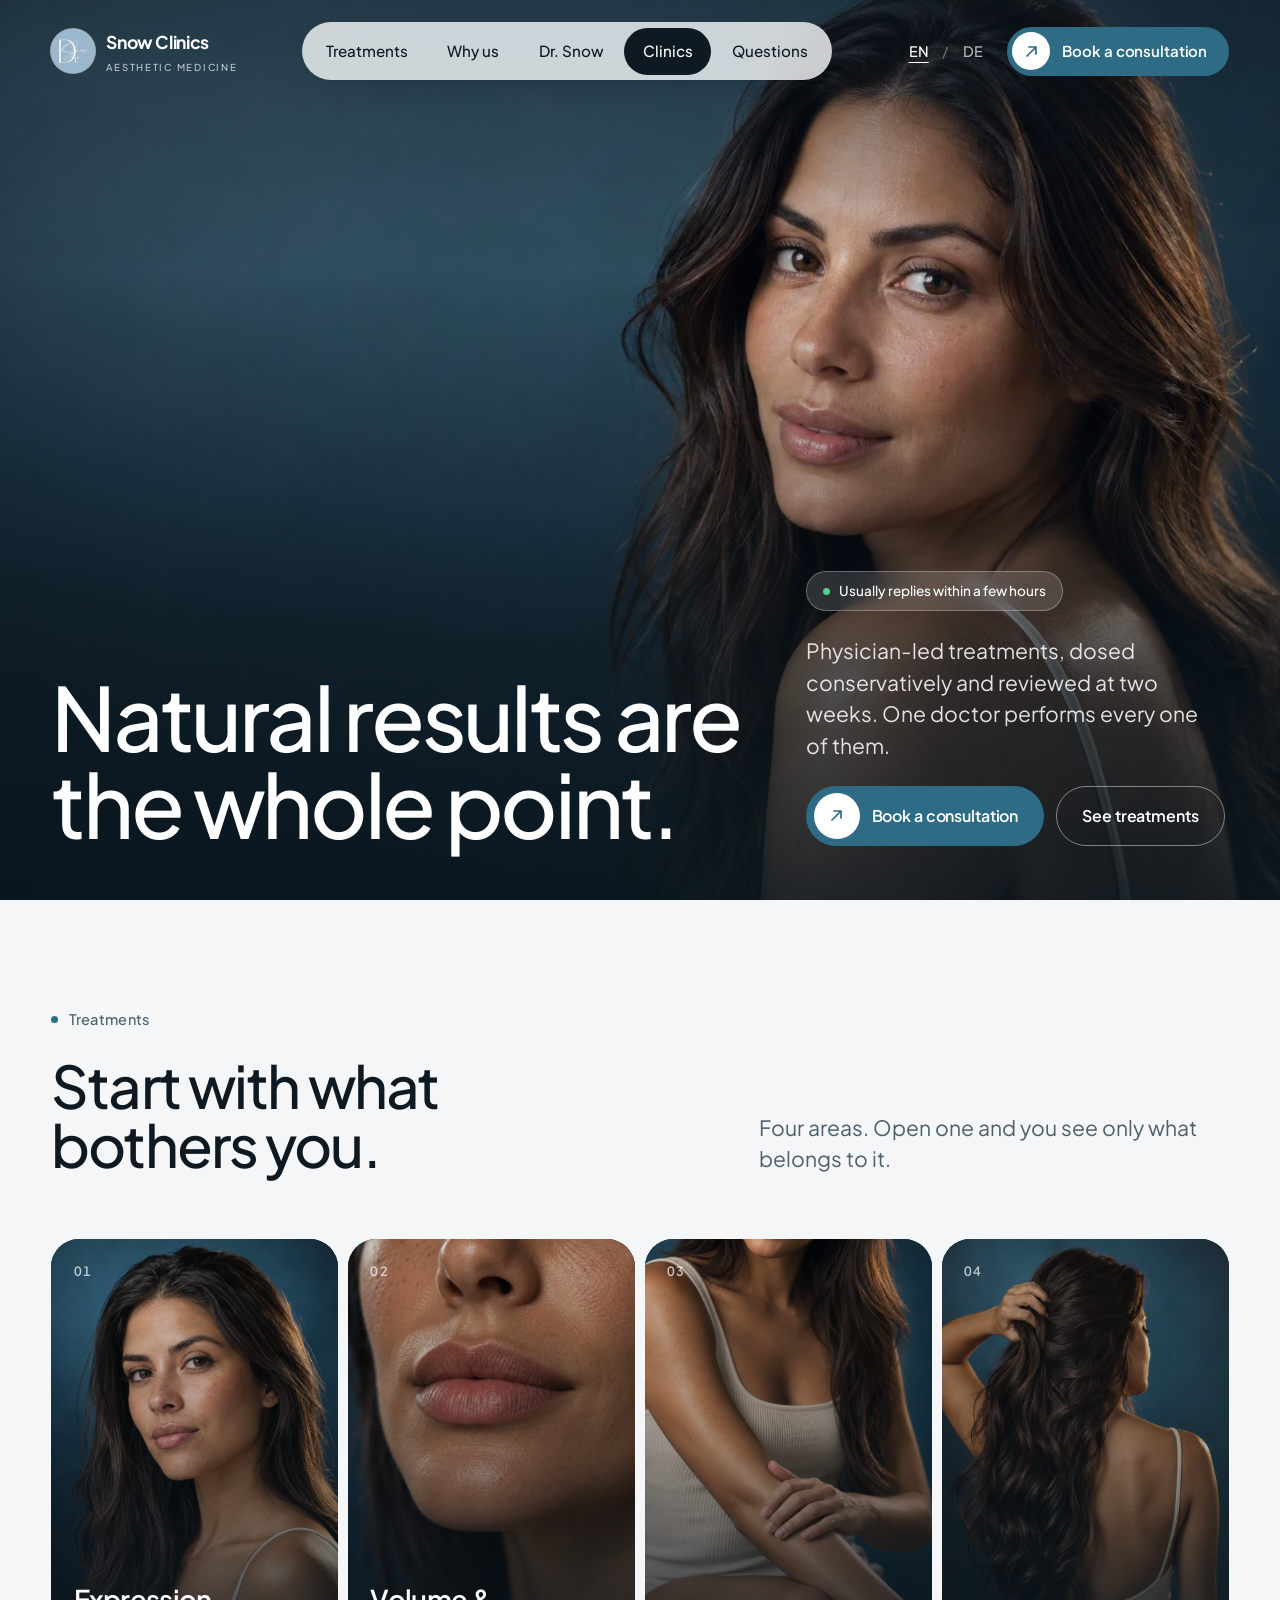
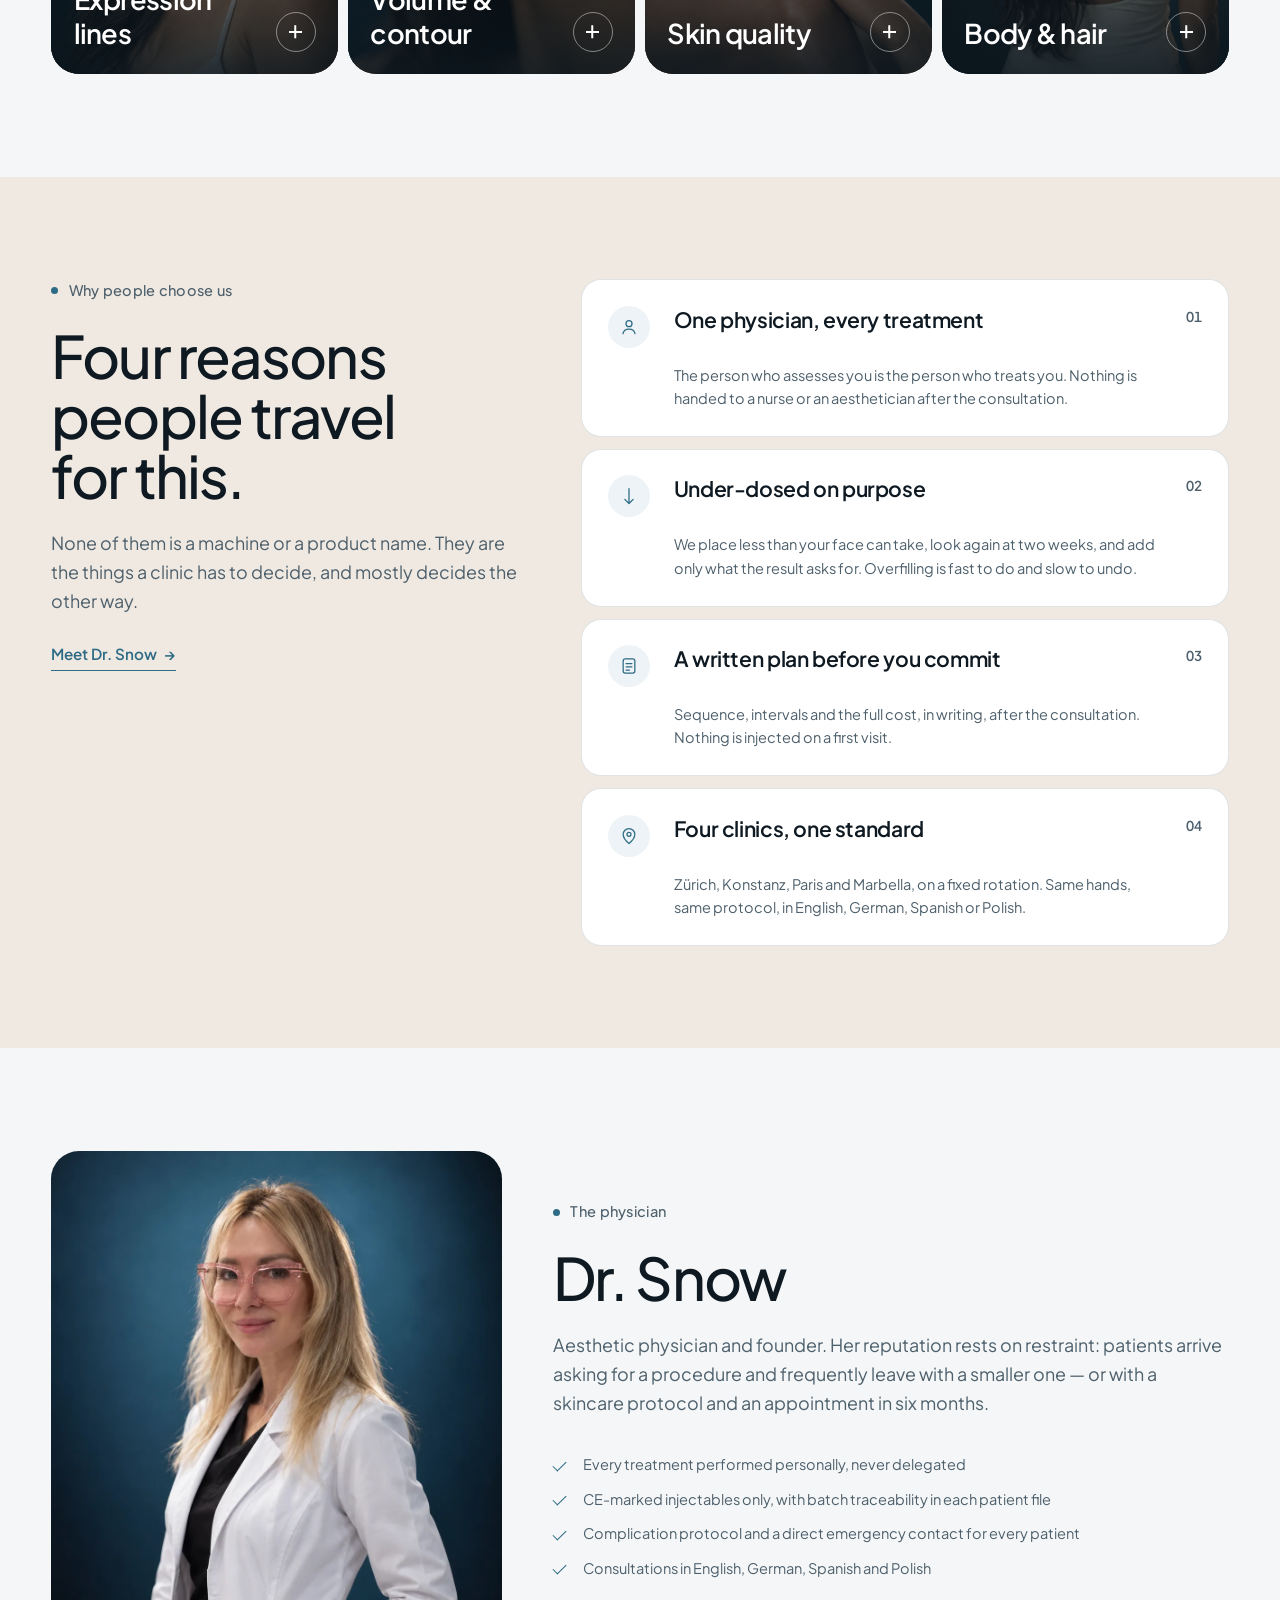
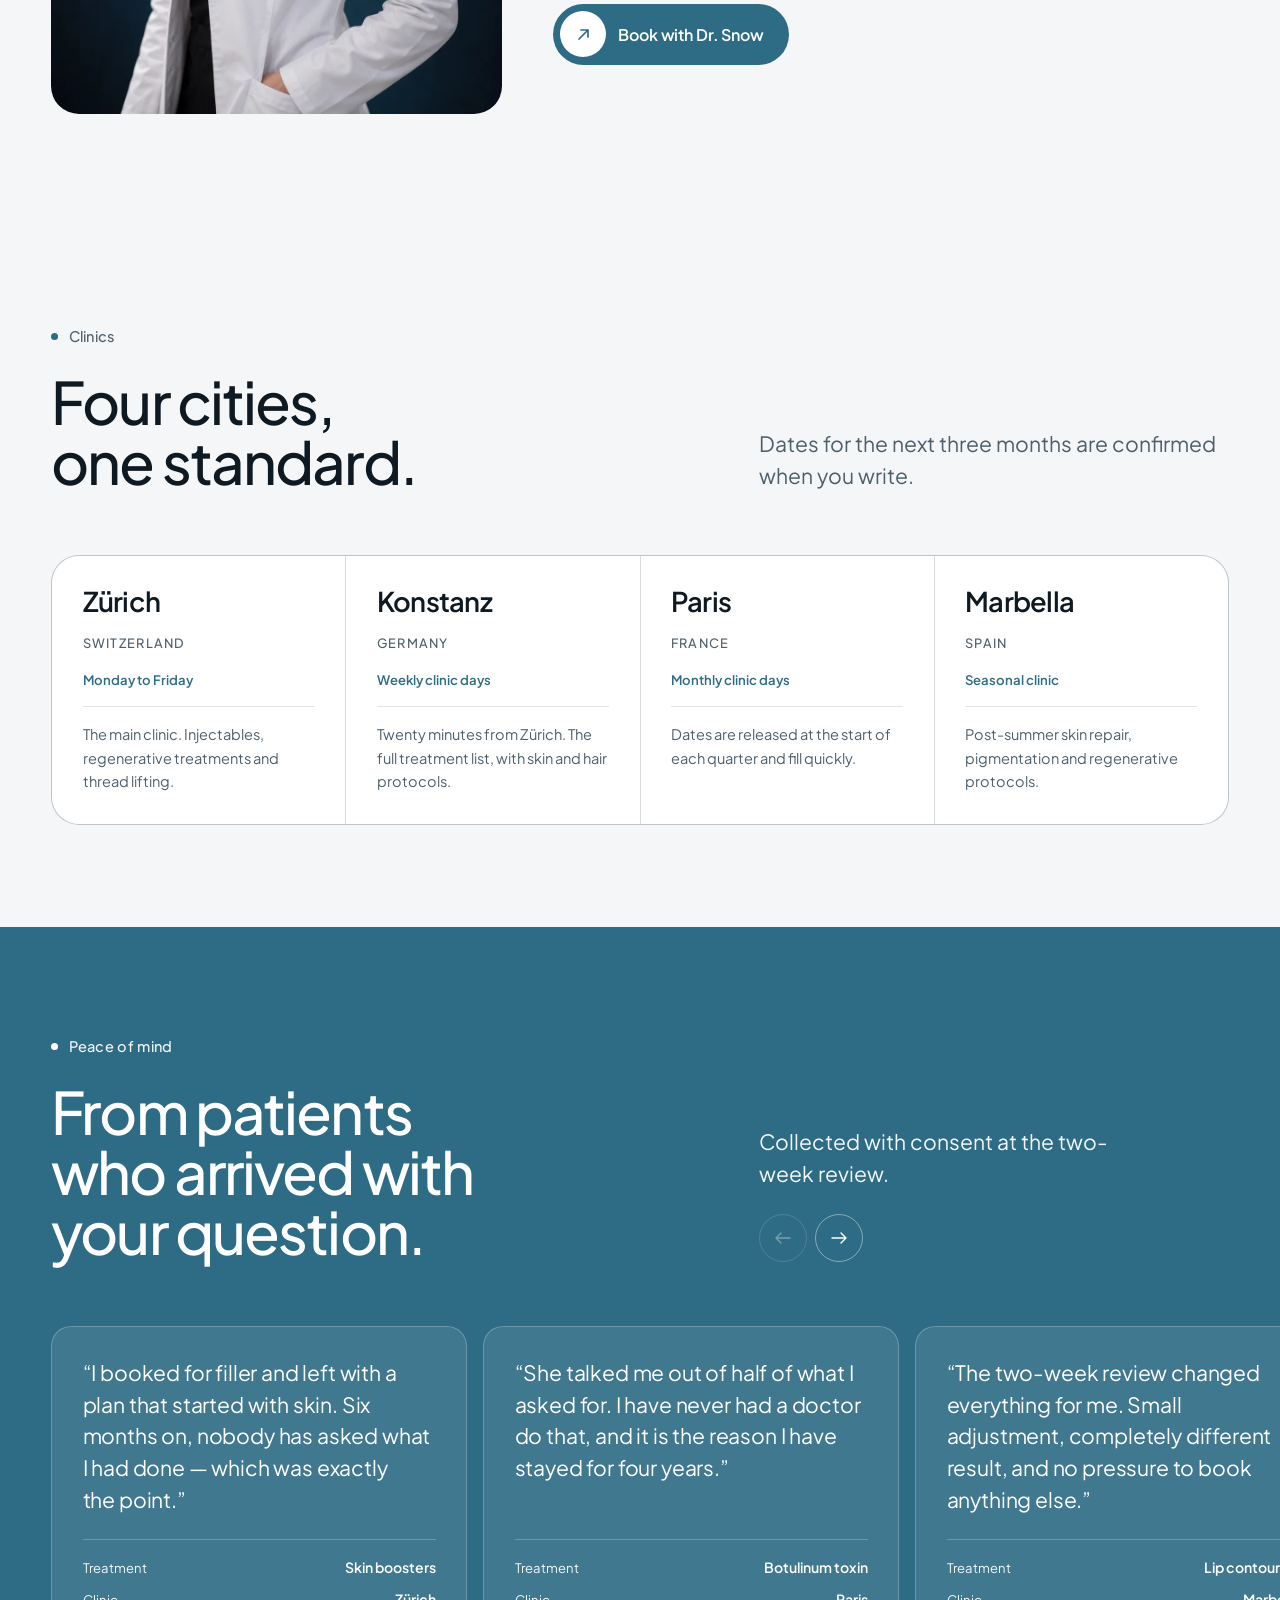
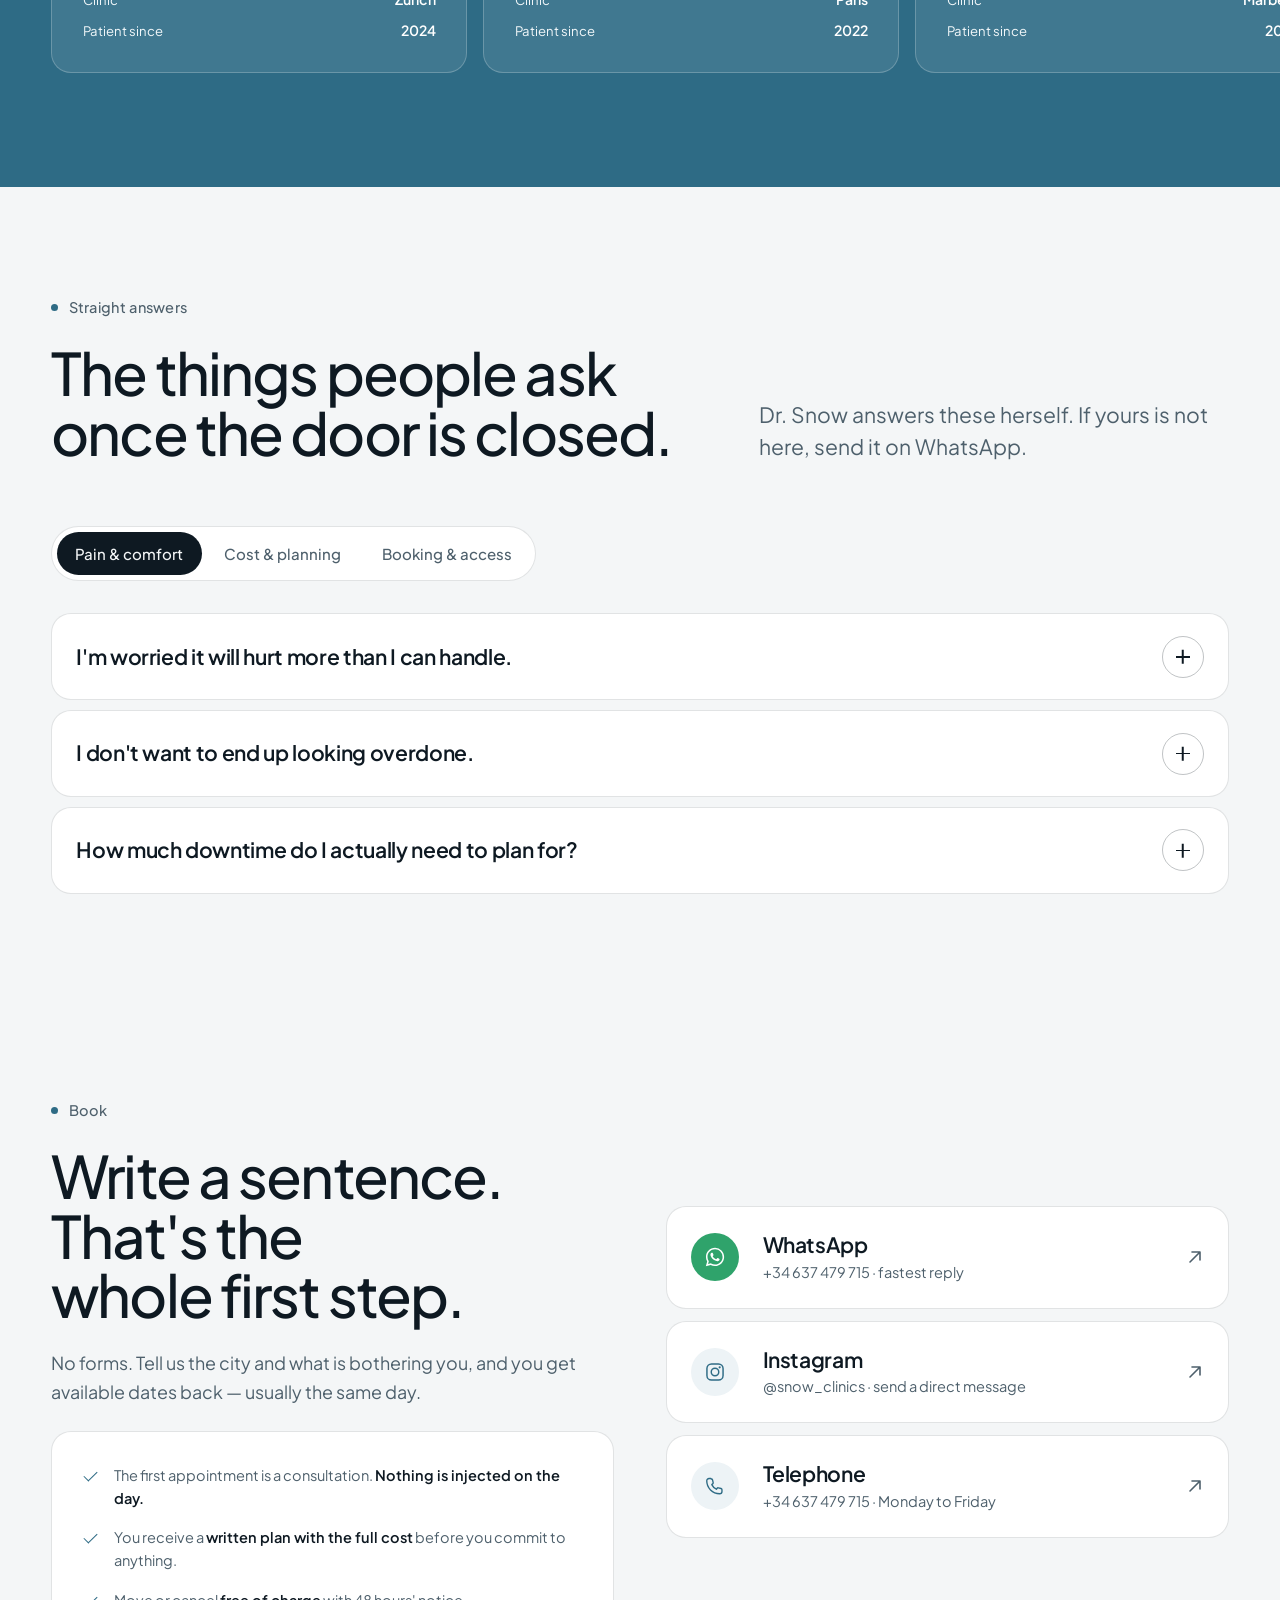
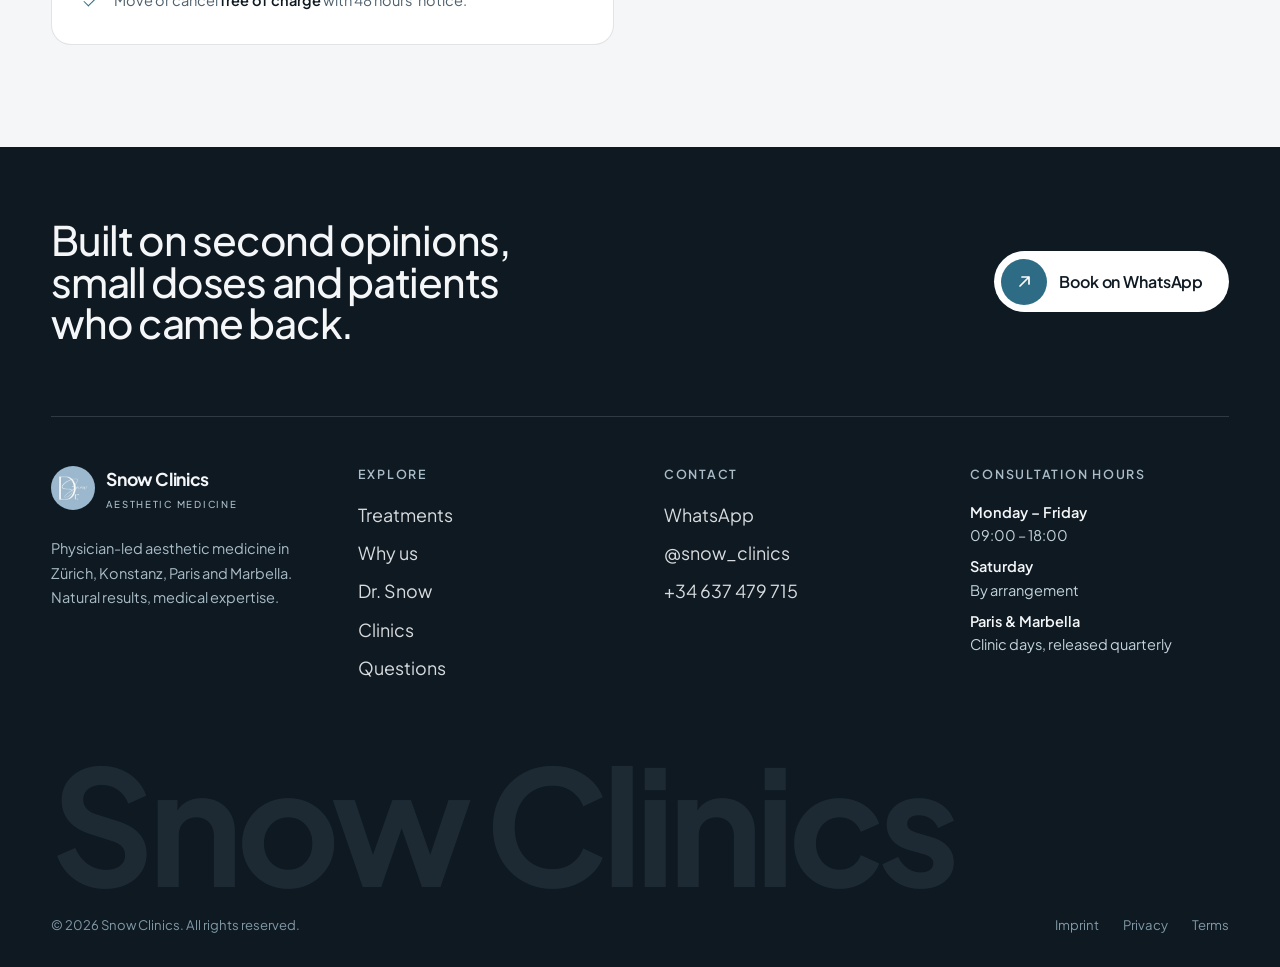
==== commit 5c0f8a97: "Add files via upload" ====
--- a/index.html
+++ b/index.html
@@ -21,22 +21,1314 @@
 <meta property="og:url" content="https://snow-clinics.com/">
 <meta property="og:title" data-i18n-attr="content" data-i18n="meta.ogTitle" content="Snow Clinics — Aesthetic Medicine">
 <meta property="og:description" data-i18n-attr="content" data-i18n="meta.description" content="Physician-led aesthetic medicine. Zürich · Konstanz · Paris · Marbella.">
-<meta property="og:image" content="https://snow-clinics.com/assets/img/og-cover.jpg">
+<meta property="og:image" content="https://snow-clinics.com[data-uri]">
 <meta property="og:image:width" content="1200">
 <meta property="og:image:height" content="630">
 <meta name="twitter:card" content="summary_large_image">
 <meta name="twitter:title" data-i18n-attr="content" data-i18n="meta.ogTitle" content="Snow Clinics — Aesthetic Medicine">
 <meta name="twitter:description" data-i18n-attr="content" data-i18n="meta.description" content="Physician-led aesthetic medicine. Zürich · Konstanz · Paris · Marbella.">
-<meta name="twitter:image" content="https://snow-clinics.com/assets/img/og-cover.jpg">
-
-<link rel="icon" href="/assets/img/favicon.svg" type="image/svg+xml">
-<link rel="apple-touch-icon" href="/assets/img/favicon.svg">
-<link rel="manifest" href="/site.webmanifest">
+<meta name="twitter:image" content="https://snow-clinics.com[data-uri]">
+
+<link rel="icon" href="data:image/svg+xml,%3Csvg%20xmlns%3D%22http%3A%2F%2Fwww.w3.org%2F2000%2Fsvg%22%20viewBox%3D%220%200%2064%2064%22%20width%3D%2264%22%20height%3D%2264%22%3E%20%20%3Ccircle%20cx%3D%2232%22%20cy%3D%2232%22%20r%3D%2232%22%20fill%3D%22%23A9C5D6%22%2F%3E%20%20%3Ctext%20x%3D%2232%22%20y%3D%2243%22%20text-anchor%3D%22middle%22%20font-family%3D%22Georgia%2C%27Times%20New%20Roman%27%2Cserif%22%20%20%20%20%20%20%20%20font-size%3D%2234%22%20font-weight%3D%22400%22%20fill%3D%22%23FFFFFF%22%20letter-spacing%3D%221%22%3ED%3C%2Ftext%3E%3C%2Fsvg%3E" type="image/svg+xml">
+<link rel="apple-touch-icon" href="data:image/svg+xml,%3Csvg%20xmlns%3D%22http%3A%2F%2Fwww.w3.org%2F2000%2Fsvg%22%20viewBox%3D%220%200%2064%2064%22%20width%3D%2264%22%20height%3D%2264%22%3E%20%20%3Ccircle%20cx%3D%2232%22%20cy%3D%2232%22%20r%3D%2232%22%20fill%3D%22%23A9C5D6%22%2F%3E%20%20%3Ctext%20x%3D%2232%22%20y%3D%2243%22%20text-anchor%3D%22middle%22%20font-family%3D%22Georgia%2C%27Times%20New%20Roman%27%2Cserif%22%20%20%20%20%20%20%20%20font-size%3D%2234%22%20font-weight%3D%22400%22%20fill%3D%22%23FFFFFF%22%20letter-spacing%3D%221%22%3ED%3C%2Ftext%3E%3C%2Fsvg%3E">
 
 <link rel="preconnect" href="https://fonts.googleapis.com">
 <link rel="preconnect" href="https://fonts.gstatic.com" crossorigin>
 <link rel="stylesheet" href="https://fonts.googleapis.com/css2?family=Plus+Jakarta+Sans:wght@400;500;600;700&family=Playfair+Display:ital@1&display=swap">
-<link rel="stylesheet" href="/assets/css/main.css">
+<style>
+/* ==========================================================================
+   Snow Clinics — Aesthetic Medicine
+   A booking page. Every screen keeps a way to start a conversation in reach,
+   and nothing on it exists that a prospective patient would not ask for.
+   ========================================================================== */
+
+/* --------------------------------------------------------------------------
+   1. Tokens
+   -------------------------------------------------------------------------- */
+:root {
+  --ink:        #0E1922;
+  --ink-2:      #16303F;
+  --slate:      #4E606C;
+  --frost:      #A9C5D6;
+  --brand:      #2E6B85;
+  --brand-deep: #24576D;
+  --brand-tint: #EDF3F6;
+  --porcelain:  #F4F6F7;
+  --snow:       #FFFFFF;
+  --sand:       #E6DCD2;
+
+  --bg:          var(--porcelain);
+  --surface:     var(--snow);
+  --fg:          var(--ink);
+  --fg-muted:    var(--slate);
+  --accent:      var(--brand);
+  --line:        rgba(14, 25, 34, .12);
+  --line-strong: rgba(14, 25, 34, .26);
+
+  /* One sans for everything that is read. Playfair italic appears only as the
+     accent word in a headline — the device the first reference uses. */
+  --font: "Plus Jakarta Sans", "Segoe UI", system-ui, -apple-system, sans-serif;
+  --font-accent: "Playfair Display", Georgia, serif;
+
+  --step--1: clamp(.84rem, .81rem + .13vw, .91rem);
+  --step-0:  clamp(1.02rem, .99rem + .2vw, 1.12rem);
+  --step-1:  clamp(1.12rem, 1.05rem + .34vw, 1.32rem);
+  --step-2:  clamp(1.32rem, 1.19rem + .64vw, 1.72rem);
+  --step-3:  clamp(1.7rem, 1.42rem + 1.4vw, 2.6rem);
+  --step-4:  clamp(2rem, 1.42rem + 2.8vw, 3.9rem);
+  --step-5:  clamp(2.5rem, 1.35rem + 5.2vw, 6rem);
+
+  --s-1: .5rem;  --s-2: .75rem; --s-3: 1rem;   --s-4: 1.5rem;
+  --s-5: 2rem;   --s-6: 3rem;   --s-7: 4.5rem; --s-8: 6.5rem; --s-9: 9rem;
+
+  --gutter: clamp(1.25rem, 4vw, 3.5rem);
+  --measure: 60ch;
+  --shell: 1340px;
+
+  --r-sm: 12px;  --r-md: 20px;  --r-lg: 28px;  --r-pill: 999px;
+
+  --ease: cubic-bezier(.22, 1, .36, 1);
+  --t-fast: 200ms;
+  --t-mid: 400ms;
+  --t-slow: 760ms;
+}
+
+/* --------------------------------------------------------------------------
+   2. Reset & base
+   -------------------------------------------------------------------------- */
+*, *::before, *::after { box-sizing: border-box; }
+* { margin: 0; }
+
+html { -webkit-text-size-adjust: 100%; scroll-behavior: smooth; scroll-padding-top: 6.5rem; }
+html.has-smooth-scroll { scroll-behavior: auto; }
+
+body {
+  background: var(--bg);
+  color: var(--fg);
+  font-family: var(--font);
+  font-size: var(--step-0);
+  font-weight: 400;
+  line-height: 1.6;
+  -webkit-font-smoothing: antialiased;
+  overflow-x: hidden;
+}
+
+img, svg, video { display: block; max-width: 100%; }
+img { height: auto; }
+a { color: inherit; text-decoration: none; }
+button, input, select, textarea { font: inherit; color: inherit; }
+button { background: none; border: 0; padding: 0; cursor: pointer; }
+ul, ol { list-style: none; padding: 0; }
+
+:focus-visible { outline: 2px solid var(--brand); outline-offset: 3px; border-radius: 4px; }
+::selection { background: var(--frost); color: var(--ink); }
+
+.skip-link {
+  position: absolute;
+  top: -100px; left: var(--gutter);
+  z-index: 10000;
+  padding: .75rem 1.25rem;
+  border-radius: var(--r-pill);
+  background: var(--ink);
+  color: var(--snow);
+  font-size: var(--step--1);
+  font-weight: 500;
+  transition: top var(--t-fast) var(--ease);
+}
+.skip-link:focus { top: 1rem; }
+
+.visually-hidden {
+  position: absolute !important;
+  width: 1px; height: 1px;
+  padding: 0; margin: -1px;
+  overflow: hidden;
+  clip-path: inset(50%);
+  white-space: nowrap;
+}
+
+/* --------------------------------------------------------------------------
+   3. Typography
+   -------------------------------------------------------------------------- */
+.display {
+  font-weight: 500;
+  line-height: 1.02;
+  letter-spacing: -.032em;
+  text-wrap: balance;
+}
+.display em {
+  font-family: var(--font-accent);
+  font-style: italic;
+  font-weight: 400;
+  letter-spacing: -.012em;
+}
+.h-hero    { font-size: var(--step-5); line-height: .98; letter-spacing: -.038em; }
+.h-section { font-size: var(--step-4); }
+.h-sub     { font-size: var(--step-3); }
+
+.eyebrow {
+  display: inline-flex;
+  align-items: center;
+  gap: .65rem;
+  font-size: var(--step--1);
+  font-weight: 500;
+  letter-spacing: .02em;
+  color: var(--fg-muted);
+}
+.eyebrow::before {
+  content: "";
+  width: 7px; height: 7px;
+  border-radius: 50%;
+  background: var(--accent);
+  flex: none;
+}
+
+.lede {
+  font-size: var(--step-1);
+  line-height: 1.5;
+  color: var(--fg-muted);
+  max-width: var(--measure);
+  text-wrap: pretty;
+}
+.prose { max-width: var(--measure); color: var(--fg-muted); text-wrap: pretty; }
+.prose + .prose { margin-top: var(--s-3); }
+.numeral { font-variant-numeric: lining-nums tabular-nums; }
+
+/* --------------------------------------------------------------------------
+   4. Layout
+   -------------------------------------------------------------------------- */
+.shell { width: min(100% - var(--gutter) * 2, var(--shell)); margin-inline: auto; }
+.section { padding-block: clamp(4rem, 8vw, var(--s-9)); position: relative; }
+
+.section--ink {
+  --bg: var(--ink); --surface: #17303E; --fg: var(--porcelain);
+  --fg-muted: #B6C7D1; --accent: var(--frost);
+  --line: rgba(214, 228, 236, .16); --line-strong: rgba(214, 228, 236, .34);
+  background: var(--bg); color: var(--fg);
+}
+.section--brand {
+  --bg: var(--brand); --surface: rgba(255, 255, 255, .09); --fg: #FFFFFF;
+  --fg-muted: #F2F8FA; --accent: #FFFFFF;
+  --line: rgba(255, 255, 255, .22); --line-strong: rgba(255, 255, 255, .42);
+  background: var(--bg); color: var(--fg);
+}
+.section--sand { --bg: #EFE9E2; background: var(--bg); }
+
+.section-head { display: grid; gap: var(--s-4); margin-bottom: clamp(2.25rem, 5vw, var(--s-7)); }
+.section-head__row { display: grid; gap: var(--s-4); align-items: end; }
+@media (min-width: 900px) {
+  .section-head__row { grid-template-columns: minmax(0, 1.15fr) minmax(0, .85fr); gap: var(--s-7); }
+}
+
+/* --------------------------------------------------------------------------
+   5. Reveal
+   -------------------------------------------------------------------------- */
+.reveal {
+  opacity: 0;
+  transform: translate3d(0, 22px, 0);
+  transition: opacity var(--t-slow) var(--ease) var(--reveal-delay, 0ms),
+              transform var(--t-slow) var(--ease) var(--reveal-delay, 0ms);
+}
+.reveal.is-in { opacity: 1; transform: none; }
+
+@media (prefers-reduced-motion: reduce) {
+  *, *::before, *::after {
+    animation-duration: .001ms !important;
+    animation-iteration-count: 1 !important;
+    transition-duration: .001ms !important;
+  }
+  .reveal { opacity: 1 !important; transform: none !important; }
+  html { scroll-behavior: auto; }
+}
+
+/* --------------------------------------------------------------------------
+   6. Buttons
+   -------------------------------------------------------------------------- */
+.btn {
+  --btn-bg: var(--brand);
+  --btn-fg: #FFFFFF;
+  --badge-bg: #FFFFFF;
+  --badge-fg: var(--brand);
+  display: inline-flex;
+  align-items: center;
+  gap: .75rem;
+  min-height: 56px;
+  padding: .45rem 1.6rem .45rem .45rem;
+  border-radius: var(--r-pill);
+  background: var(--btn-bg);
+  color: var(--btn-fg);
+  font-size: 1rem;
+  font-weight: 600;
+  letter-spacing: -.008em;
+  line-height: 1.2;
+  white-space: nowrap;
+  transition: background var(--t-mid) var(--ease), color var(--t-mid) var(--ease),
+              border-color var(--t-mid) var(--ease), transform var(--t-fast) var(--ease);
+}
+.btn:hover { background: var(--brand-deep); transform: translateY(-1px); }
+.btn:active { transform: none; }
+
+.btn__badge {
+  position: relative;
+  width: 46px; height: 46px;
+  flex: none;
+  border-radius: 50%;
+  display: grid;
+  place-items: center;
+  background: var(--badge-bg);
+  color: var(--badge-fg);
+  overflow: hidden;
+}
+.btn__badge svg { transition: transform var(--t-mid) var(--ease); }
+.btn:hover .btn__badge svg { transform: translate3d(140%, -140%, 0); }
+.btn__badge::after {
+  content: "";
+  position: absolute;
+  inset: 0;
+  border-radius: 50%;
+  pointer-events: none;
+  background: no-repeat center/15px 15px
+    url("data:image/svg+xml,%3Csvg xmlns='http://www.w3.org/2000/svg' width='15' height='15' viewBox='0 0 15 15' fill='none'%3E%3Cpath d='M3 12L12 3M12 3H5M12 3V10' stroke='%232E6B85' stroke-width='1.7' stroke-linecap='round' stroke-linejoin='round'/%3E%3C/svg%3E");
+  transform: translate3d(-140%, 140%, 0);
+  transition: transform var(--t-mid) var(--ease);
+}
+.btn:hover .btn__badge::after { transform: none; }
+
+.btn--dark  { --btn-bg: var(--ink); --badge-fg: var(--ink); }
+.btn--dark:hover { background: #1B2E3C; }
+.btn--light { --btn-bg: #FFFFFF; --btn-fg: var(--ink); --badge-bg: var(--brand); --badge-fg: #FFFFFF; }
+.btn--light:hover { background: #FFFFFF; }
+.btn--light .btn__badge::after { display: none; }
+.btn--ghost {
+  --btn-bg: transparent;
+  --btn-fg: var(--fg);
+  border: 1px solid var(--line-strong);
+  padding-inline: 1.6rem;
+}
+.btn--ghost .btn__badge { display: none; }
+.btn--ghost:hover { background: var(--fg); color: var(--bg); border-color: var(--fg); }
+.btn--sm { min-height: 48px; font-size: .94rem; padding: .35rem 1.35rem .35rem .35rem; }
+.btn--sm.btn--ghost { padding-inline: 1.35rem; }
+.btn--sm .btn__badge { width: 38px; height: 38px; }
+.btn--sm .btn__badge::after { background-size: 13px 13px; }
+
+.link {
+  position: relative;
+  display: inline-flex;
+  align-items: center;
+  gap: .45rem;
+  font-size: .95rem;
+  font-weight: 600;
+  color: var(--accent);
+  padding-bottom: .25rem;
+}
+.link::after {
+  content: "";
+  position: absolute;
+  left: 0; right: 0; bottom: 0;
+  height: 1px;
+  background: currentColor;
+  transform-origin: right;
+  transition: transform var(--t-mid) var(--ease);
+}
+.link:hover::after { transform-origin: left; animation: wipe var(--t-mid) var(--ease); }
+@media (pointer: coarse) {
+  .link::before { content: ""; position: absolute; inset: -9px -8px; }
+}
+
+/* A word as short as "Terms" makes a target narrower than a fingertip. */
+@media (pointer: coarse) {
+  .footer__bottom nav a, .footer__col a { padding-block: .35rem; }
+  .footer__bottom nav a { min-width: 44px; text-align: center; }
+}
+@keyframes wipe { from { transform: scaleX(0); } to { transform: scaleX(1); } }
+
+/* Chips */
+.chips { display: flex; flex-wrap: wrap; gap: .4rem; }
+.chip {
+  padding: .35rem .85rem;
+  border: 1px solid var(--line);
+  border-radius: var(--r-pill);
+  font-size: .85rem;
+  color: var(--fg-muted);
+  background: var(--surface);
+}
+
+/* --------------------------------------------------------------------------
+   7. Navigation — a floating pill, as the first reference does it
+   -------------------------------------------------------------------------- */
+.nav {
+  position: fixed;
+  inset: 0 0 auto 0;
+  z-index: 100;
+  padding-block: clamp(.9rem, 1.8vw, 1.4rem);
+  transition: padding var(--t-mid) var(--ease),
+              background var(--t-mid) var(--ease), box-shadow var(--t-mid) var(--ease);
+}
+.nav.is-stuck {
+  padding-block: .6rem;
+  background: rgba(244, 246, 247, .86);
+  backdrop-filter: blur(20px) saturate(1.5);
+  -webkit-backdrop-filter: blur(20px) saturate(1.5);
+  box-shadow: 0 1px 0 rgba(14, 25, 34, .08), 0 14px 34px -28px rgba(14, 25, 34, .5);
+}
+.nav.is-stuck .nav__pill { background: transparent; box-shadow: none; backdrop-filter: none; }
+.nav.is-stuck .burger { background: transparent; box-shadow: none; }
+.nav__inner { display: flex; align-items: center; justify-content: space-between; gap: var(--s-4); }
+
+/* Over the hero photograph the lock-up and the language switch are the only
+   nav elements without a surface of their own, so they invert. */
+.nav--light .brand__name,
+.nav--light .brand__tag,
+.nav--light .lang__btn,
+.nav--light .lang__sep { color: #FFFFFF; }
+.nav--light .brand__tag { color: rgba(255, 255, 255, .72); }
+.nav--light .lang__btn { color: rgba(255, 255, 255, .7); }
+.nav--light .lang__btn:hover,
+.nav--light .lang__btn[aria-pressed="true"] { color: #FFFFFF; }
+.nav--light .brand__mark { box-shadow: 0 0 0 1px rgba(255, 255, 255, .55); }
+
+.brand { display: flex; align-items: center; gap: .7rem; }
+.brand__mark {
+  width: 44px; height: 44px;
+  flex: none;
+  border-radius: 50%;
+  overflow: hidden;
+  background: var(--frost);
+  display: grid;
+  place-items: center;
+}
+.brand__mark img { width: 100%; height: 100%; object-fit: cover; display: block; }
+.brand__name { font-size: 1.1rem; font-weight: 700; letter-spacing: -.022em; line-height: 1.1; white-space: nowrap; }
+@media (max-width: 359.98px) { .brand { gap: .5rem; } .brand__name { font-size: 1rem; } }
+.brand__tag {
+  display: none;
+  font-size: .6rem;
+  font-weight: 500;
+  letter-spacing: .18em;
+  text-transform: uppercase;
+  color: var(--fg-muted);
+  margin-top: .2rem;
+}
+@media (min-width: 560px) { .brand__tag { display: block; } }
+
+.nav__pill { display: none; }
+@media (min-width: 1080px) {
+  .nav__pill {
+    display: flex;
+    align-items: center;
+    gap: .15rem;
+    padding: .35rem;
+    border-radius: var(--r-pill);
+    background: rgba(255, 255, 255, .78);
+    backdrop-filter: blur(18px) saturate(1.5);
+    -webkit-backdrop-filter: blur(18px) saturate(1.5);
+    box-shadow: 0 1px 2px rgba(14, 25, 34, .05), 0 10px 30px -18px rgba(14, 25, 34, .45);
+  }
+}
+.nav__link {
+  padding: .7rem 1.15rem;
+  border-radius: var(--r-pill);
+  font-size: .95rem;
+  font-weight: 500;
+  color: var(--ink);
+  transition: background var(--t-fast) var(--ease), color var(--t-fast) var(--ease);
+}
+.nav__link:hover { background: var(--brand-tint); }
+.nav__link.is-active { background: var(--ink); color: var(--snow); }
+
+.nav__actions { display: flex; align-items: center; gap: var(--s-2); }
+.lang { display: flex; align-items: center; gap: .1rem; font-size: .9rem; font-weight: 500; }
+.lang__btn {
+  display: grid;
+  place-items: center;
+  min-width: 44px; min-height: 44px;
+  padding: .5rem .4rem;
+  color: var(--fg-muted);
+  transition: color var(--t-fast) var(--ease);
+}
+.lang__btn:hover { color: var(--fg); }
+.lang__btn[aria-pressed="true"] { color: var(--fg); text-decoration: underline; text-underline-offset: 5px; }
+.lang__sep { opacity: .35; }
+.nav .btn { display: none; }
+@media (min-width: 680px) { .nav .btn { display: inline-flex; } }
+
+.burger {
+  width: 48px; height: 48px;
+  display: grid;
+  place-items: center;
+  gap: 5.5px;
+  grid-auto-rows: 2px;
+  background: transparent;
+}
+@media (min-width: 1080px) { .burger { display: none; } }
+.burger span {
+  display: block;
+  width: 22px; height: 2px;
+  border-radius: 2px;
+  background: #FFFFFF;
+  box-shadow: 0 1px 3px rgba(14, 25, 34, .45);
+  transition: transform var(--t-mid) var(--ease), opacity var(--t-fast) var(--ease),
+              background var(--t-mid) var(--ease);
+}
+/* White reads over the photograph and over the open menu. Against the frosted
+   bar further down the page it would disappear, so there it turns dark. */
+.nav.is-stuck .burger span { background: var(--ink); box-shadow: none; }
+.nav.is-stuck .burger[aria-expanded="true"] span { background: #FFFFFF; }
+.burger[aria-expanded="true"] span:nth-child(1) { transform: translateY(7.5px) rotate(45deg); }
+.burger[aria-expanded="true"] span:nth-child(2) { opacity: 0; }
+.burger[aria-expanded="true"] span:nth-child(3) { transform: translateY(-7.5px) rotate(-45deg); }
+
+.menu {
+  position: fixed;
+  inset: 0;
+  z-index: 99;
+  background: var(--ink);
+  color: var(--porcelain);
+  display: grid;
+  align-content: safe center;
+  padding: 6rem var(--gutter) var(--gutter);
+  clip-path: inset(0 0 100% 0);
+  transition: clip-path 620ms var(--ease);
+  overflow-y: auto;
+}
+.menu.is-open { clip-path: inset(0 0 0 0); }
+.menu[hidden] { display: none; }
+.menu__list { display: grid; gap: .2rem; }
+.menu__link {
+  display: inline-block;
+  font-size: clamp(1.8rem, 7vw, 2.8rem);
+  font-weight: 500;
+  letter-spacing: -.03em;
+  line-height: 1.25;
+  opacity: 0;
+  transform: translateY(20px);
+  transition: opacity .5s var(--ease) var(--d, 0ms), transform .5s var(--ease) var(--d, 0ms), color var(--t-fast) var(--ease);
+}
+.menu.is-open .menu__link { opacity: 1; transform: none; }
+.menu__link:hover { color: var(--frost); }
+.menu__cta { margin-top: var(--s-5); display: flex; flex-wrap: wrap; gap: var(--s-3); }
+/* A phone on its side leaves about 390px of height for all of this. */
+@media (max-height: 560px) {
+  .menu { align-content: start; padding-top: 5rem; }
+  .menu__link { font-size: clamp(1.35rem, 6.5vh, 1.9rem); }
+  .menu__cta { margin-top: var(--s-4); }
+  .menu__cta .btn { padding-block: .7rem; }
+}
+
+/* --------------------------------------------------------------------------
+   8. Hero — one photograph, full bleed, with the promise written across it
+   -------------------------------------------------------------------------- */
+.hero {
+  position: relative;
+  min-height: 100svh;
+  display: grid;
+  align-content: end;
+  padding-block: clamp(8rem, 16vh, 11rem) clamp(2.5rem, 6vh, 4.5rem);
+  color: #FFFFFF;
+  isolation: isolate;
+  overflow: hidden;
+}
+.hero__media { position: absolute; inset: 0; z-index: -2; }
+.hero__media img { width: 100%; height: 100%; object-fit: cover; object-position: 62% 28%; }
+.hero__scrim {
+  position: absolute;
+  inset: 0;
+  z-index: -1;
+  /* The copy occupies the bottom third across the full width, and on the right
+     that lands on the subject's lit shoulder rather than on the backdrop. The
+     lower ramp therefore starts well above the text and stays clear of the
+     face, which sits in the upper half of the frame. */
+  background:
+    linear-gradient(to bottom,
+      rgba(10, 22, 30, .55) 0%,
+      rgba(10, 22, 30, .08) 30%,
+      rgba(10, 22, 30, .30) 55%,
+      rgba(10, 22, 30, .68) 74%,
+      rgba(10, 22, 30, .88) 100%),
+    linear-gradient(to right, rgba(10, 22, 30, .45) 0%, rgba(10, 22, 30, 0) 62%);
+}
+
+/* A phone crops a 3:2 frame to roughly 1:2, so whatever slice it takes, the
+   subject lands over the copy instead of beside it. The ramp therefore starts
+   higher and goes darker here, leaving the face legible in the upper third. */
+@media (max-width: 720px) {
+  .hero__media img { object-position: 68% 20%; }
+  /* Two lines of eyebrow land across her eye at this crop; one does not. */
+  .hero__scrim {
+    background: linear-gradient(to bottom,
+      rgba(10, 22, 30, .42) 0%,
+      rgba(10, 22, 30, .10) 16%,
+      rgba(10, 22, 30, .56) 34%,
+      rgba(10, 22, 30, .88) 58%,
+      rgba(10, 22, 30, .94) 100%);
+  }
+}
+
+.hero__grid { display: grid; gap: clamp(1.5rem, 3vw, 2.5rem); align-items: end; }
+@media (min-width: 1000px) {
+  .hero__grid { grid-template-columns: minmax(0, 1.25fr) minmax(0, .75fr); gap: clamp(2rem, 4vw, 4rem); }
+}
+.hero__title { display: grid; gap: var(--s-4); }
+.hero__title h1 { max-width: 13ch; }
+
+.hero__copy { display: grid; gap: var(--s-4); align-content: end; }
+.hero__copy .lede { color: rgba(255, 255, 255, .86); max-width: 42ch; }
+.hero__cta { display: flex; flex-wrap: wrap; gap: var(--s-2); }
+.hero .btn--ghost {
+  --btn-fg: #FFFFFF;
+  border-color: rgba(255, 255, 255, .45);
+}
+.hero .btn--ghost:hover { background: #FFFFFF; color: var(--ink); border-color: #FFFFFF; }
+
+.hero__badge {
+  display: inline-flex;
+  align-items: center;
+  gap: .55rem;
+  padding: .5rem 1rem;
+  border-radius: var(--r-pill);
+  background: rgba(255, 255, 255, .14);
+  border: 1px solid rgba(255, 255, 255, .28);
+  backdrop-filter: blur(10px);
+  -webkit-backdrop-filter: blur(10px);
+  font-size: .85rem;
+  font-weight: 500;
+  color: #FFFFFF;
+  width: max-content;
+}
+.hero__badge::before {
+  content: "";
+  width: 7px; height: 7px;
+  border-radius: 50%;
+  background: #4FD18B;
+  flex: none;
+}
+
+/* --------------------------------------------------------------------------
+   9. Treatments — four cards that open sideways
+   At rest the four areas are equal cards, each carrying its own photograph.
+   Opening one hands it the width the others give up; they fall back to a
+   spine with the area name running up it.
+   -------------------------------------------------------------------------- */
+.slabs {
+  display: grid;
+  gap: 10px;
+  grid-template-columns: 1fr;
+  transition: grid-template-columns 720ms var(--ease), min-height 720ms var(--ease);
+}
+@media (min-width: 1180px) {
+  .slabs {
+    grid-template-columns: repeat(4, minmax(0, 1fr));
+    min-height: var(--slabs-h, clamp(27rem, 34vw, 32rem));
+  }
+}
+/* Writing-mode cannot tween, so the area name is hidden for the frame in
+   which it turns on its side, then fades back in under the moving widths. */
+.slab__label { transition: opacity 280ms var(--ease) 170ms; }
+.slabs.is-switching .slab__label { opacity: 0; transition: none; }
+
+.slab {
+  position: relative;
+  border-radius: var(--r-lg);
+  overflow: hidden;
+  background: var(--ink);
+  color: #FFFFFF;
+  isolation: isolate;
+}
+.slab__img {
+  position: absolute;
+  inset: 0;
+  z-index: 0;
+  width: 100%; height: 100%;
+  object-fit: cover;
+  transition: transform 900ms var(--ease);
+}
+.slabs:not(.has-open) .slab:hover .slab__img { transform: scale(1.04); }
+.slab__veil {
+  position: absolute;
+  inset: 0;
+  z-index: 1;
+  pointer-events: none;   /* decoration; the spine underneath takes the tap */
+  background: linear-gradient(to top, rgba(10, 22, 30, .88) 0%, rgba(10, 22, 30, .3) 52%, rgba(10, 22, 30, .1) 100%);
+  transition: background var(--t-mid) var(--ease);
+}
+.slab.is-open .slab__veil { background: rgba(11, 21, 29, .92); }
+
+.slab__spine {
+  position: absolute;
+  inset: 0;
+  z-index: 2;
+  display: flex;
+  flex-direction: column;
+  align-items: center;
+  justify-content: space-between;
+  gap: var(--s-4);
+  padding: clamp(1rem, 2vw, 1.4rem);
+  color: inherit;
+  text-align: left;
+}
+.slab__n { font-size: .8rem; font-weight: 600; letter-spacing: .08em; color: rgba(255, 255, 255, .7); }
+.slab__name {
+  font-size: var(--step-2);
+  font-weight: 600;
+  letter-spacing: -.026em;
+  line-height: 1.15;
+}
+.slab__mark {
+  position: relative;
+  width: 40px; height: 40px;
+  flex: none;
+  border: 1px solid rgba(255, 255, 255, .45);
+  border-radius: 50%;
+  transition: background var(--t-mid) var(--ease), border-color var(--t-mid) var(--ease), color var(--t-mid) var(--ease);
+}
+.slab__mark::before, .slab__mark::after {
+  content: "";
+  position: absolute;
+  top: 50%; left: 50%;
+  width: 13px; height: 1.5px;
+  margin: -.75px 0 0 -6.5px;
+  background: currentColor;
+  transition: transform var(--t-mid) var(--ease), opacity var(--t-fast) var(--ease);
+}
+.slab__mark::after { transform: rotate(90deg); }
+.slab__spine:hover .slab__mark { background: rgba(255, 255, 255, .18); border-color: #FFFFFF; }
+.slab.is-open .slab__mark { background: var(--frost); border-color: var(--frost); color: var(--ink); }
+.slab.is-open .slab__mark::after { opacity: 0; }
+
+/* At rest: a card. The name sits on the photograph, the number above it. */
+@media (min-width: 1180px) {
+  .slabs:not(.has-open) .slab__spine {
+    flex-direction: row;
+    align-items: flex-end;
+    justify-content: space-between;
+  }
+  .slabs:not(.has-open) .slab__n {
+    position: absolute;
+    top: clamp(1rem, 2vw, 1.4rem);
+    left: clamp(1rem, 2vw, 1.4rem);
+  }
+  /* Opened, or standing beside an opened one: the name turns on its side. */
+  .slabs.has-open .slab__label {
+    writing-mode: vertical-rl;
+    transform: rotate(180deg);
+    flex: 1 1 auto;
+    display: flex;
+    align-items: center;
+    justify-content: center;
+  }
+  .slab.is-open .slab__spine { right: auto; width: 5.5rem; }
+  .slabs.has-open .slab:not(.is-open) .slab__spine { padding-inline: .5rem; }
+}
+
+.slab__panel { position: relative; z-index: 2; }
+.slab__inner { display: grid; align-content: start; gap: var(--s-4); }
+
+/* Below that the cards stack and open downwards instead. */
+@media (max-width: 1179.98px) {
+  .slab__veil {
+    background: linear-gradient(to right,
+      rgba(10, 22, 30, .92) 0%, rgba(10, 22, 30, .78) 38%,
+      rgba(10, 22, 30, .5) 72%, rgba(10, 22, 30, .34) 100%);
+  }
+  #slab-lines .slab__img   { object-position: 50% 16%; }
+  #slab-contour .slab__img { object-position: 50% 40%; }
+  #slab-skin .slab__img    { object-position: 50% 54%; }
+  #slab-body .slab__img    { object-position: 50% 22%; }
+  .slab__spine {
+    position: relative;
+    z-index: 2;
+    flex-direction: row;
+    align-items: center;
+    justify-content: space-between;
+    min-height: 7rem;
+    width: 100%;
+  }
+  .slab__label { flex: 1 1 auto; }
+  .slab__panel {
+    display: grid;
+    grid-template-rows: 0fr;
+    padding-inline: clamp(1rem, 2vw, 1.4rem);
+    transition: grid-template-rows 460ms var(--ease), padding-bottom 460ms var(--ease);
+  }
+  .slab__inner { overflow: hidden; }
+  .slab.is-open .slab__panel { grid-template-rows: 1fr; padding-bottom: clamp(1.2rem, 2.4vw, 1.6rem); }
+}
+
+@media (min-width: 1180px) {
+  .slab__panel {
+    position: absolute;
+    inset: 0 var(--s-5) 0 5.5rem;
+    padding-block: var(--s-5);
+    opacity: 0;
+    visibility: hidden;
+    transition: opacity 320ms var(--ease), visibility 0s linear 360ms;
+  }
+  .slab.is-open .slab__panel {
+    opacity: 1;
+    visibility: visible;
+    transition: opacity 400ms var(--ease) 240ms, visibility 0s;
+  }
+}
+
+.slab__intro { display: grid; gap: var(--s-3); }
+.slab__intro p { color: #C6D5DD; max-width: 58ch; }
+
+/* "This is for you if…" — the concern, in the patient's words. */
+.fits { display: flex; flex-wrap: wrap; gap: .4rem; }
+.fits li {
+  padding: .35rem .85rem;
+  border: 1px solid rgba(214, 228, 236, .3);
+  border-radius: var(--r-pill);
+  font-size: .85rem;
+  color: #D6E4EC;
+}
+
+.procs { display: grid; gap: .6rem; }
+.proc {
+  display: grid;
+  gap: var(--s-2) var(--s-4);
+  padding: clamp(.9rem, 1.8vw, 1.15rem) clamp(1rem, 2vw, 1.3rem);
+  border-radius: var(--r-md);
+  background: rgba(255, 255, 255, .08);
+}
+@media (min-width: 720px) {
+  .proc { grid-template-columns: minmax(0, 13rem) minmax(0, 1fr) auto; align-items: center; }
+}
+.proc__n { font-size: var(--step-1); font-weight: 600; letter-spacing: -.018em; line-height: 1.25; }
+.proc__d { font-size: var(--step--1); line-height: 1.55; color: #C6D5DD; }
+.proc__t { font-size: .8rem; font-weight: 600; letter-spacing: .04em; color: var(--frost); white-space: nowrap; }
+
+.slab__foot { display: flex; flex-wrap: wrap; align-items: center; gap: var(--s-3) var(--s-4); }
+.slab__foot .btn { --btn-bg: var(--frost); --btn-fg: var(--ink); --badge-bg: var(--ink); --badge-fg: var(--frost); }
+.slab__foot .btn:hover { background: #BED5E2; }
+.slab__foot .btn .btn__badge::after { display: none; }
+.slab__note { font-size: var(--step--1); color: #A9BCC7; }
+
+/* --------------------------------------------------------------------------
+   10. Reasons — why people stay, numbered, after the second reference
+   -------------------------------------------------------------------------- */
+.reasons { display: grid; gap: clamp(2rem, 4vw, var(--s-7)); }
+@media (min-width: 980px) { .reasons { grid-template-columns: minmax(0, .85fr) minmax(0, 1.15fr); } }
+.reasons__aside { display: grid; gap: var(--s-4); align-content: start; }
+.reasons__list { display: grid; gap: .75rem; }
+.reason {
+  display: grid;
+  grid-template-columns: auto minmax(0, 1fr) auto;
+  gap: var(--s-3) var(--s-4);
+  align-items: start;
+  padding: clamp(1.2rem, 2.4vw, 1.6rem);
+  border: 1px solid var(--line);
+  border-radius: var(--r-md);
+  background: var(--surface);
+  transition: background var(--t-mid) var(--ease), border-color var(--t-mid) var(--ease);
+}
+.reason:hover { background: var(--brand-tint); border-color: transparent; }
+.reason__i {
+  display: grid;
+  place-items: center;
+  width: 42px; height: 42px;
+  border-radius: 50%;
+  background: var(--brand-tint);
+  color: var(--brand);
+  flex: none;
+  transition: background var(--t-mid) var(--ease), color var(--t-mid) var(--ease);
+}
+.reason:hover .reason__i { background: var(--brand); color: #FFFFFF; }
+.reason__t { font-size: var(--step-1); font-weight: 600; letter-spacing: -.018em; line-height: 1.3; }
+.reason__d { grid-column: 2; font-size: var(--step--1); line-height: 1.6; color: var(--fg-muted); }
+@media (max-width: 560px) { .reason__d { grid-column: 1 / -1; } }
+.reason__n { font-size: .85rem; font-weight: 600; color: var(--fg-muted); }
+
+/* --------------------------------------------------------------------------
+   11. Physician
+   -------------------------------------------------------------------------- */
+.physician { display: grid; gap: clamp(2rem, 4vw, var(--s-7)); align-items: center; }
+@media (min-width: 980px) { .physician { grid-template-columns: minmax(0, .8fr) minmax(0, 1.2fr); } }
+@media (max-width: 979.98px) { .physician__media { max-width: 24rem; } }
+.physician__media img {
+  width: 100%;
+  aspect-ratio: 4 / 5;
+  object-fit: cover;
+  border-radius: var(--r-lg);
+}
+.physician__body { display: grid; gap: var(--s-4); align-content: start; }
+.creds { display: grid; gap: .7rem; margin-top: var(--s-2); }
+.creds li {
+  position: relative;
+  padding-left: 1.85rem;
+  font-size: var(--step--1);
+  line-height: 1.6;
+  color: var(--fg-muted);
+}
+.creds li::before {
+  content: "";
+  position: absolute;
+  left: 0; top: .5em;
+  width: 13px; height: 7px;
+  border-left: 1.5px solid var(--accent);
+  border-bottom: 1.5px solid var(--accent);
+  transform: rotate(-45deg);
+}
+
+/* --------------------------------------------------------------------------
+   12. Clinics
+   -------------------------------------------------------------------------- */
+.clinics {
+  display: grid;
+  gap: 1px;
+  background: var(--line);
+  border: 1px solid var(--line);
+  border-radius: var(--r-lg);
+  overflow: hidden;
+  grid-template-columns: repeat(auto-fit, minmax(min(100%, 230px), 1fr));
+}
+.clinic {
+  display: grid;
+  align-content: start;
+  gap: var(--s-3);
+  padding: clamp(1.4rem, 2.4vw, 1.9rem);
+  background: var(--surface);
+  transition: background var(--t-mid) var(--ease);
+}
+.clinic:hover { background: var(--brand-tint); }
+.clinic__city { font-size: var(--step-2); font-weight: 600; letter-spacing: -.026em; line-height: 1.1; }
+.clinic__country { font-size: .8rem; font-weight: 500; letter-spacing: .1em; text-transform: uppercase; color: var(--fg-muted); }
+.clinic__rhythm { font-size: .82rem; font-weight: 600; color: var(--accent); }
+.clinic__d { padding-top: var(--s-3); border-top: 1px solid var(--line); font-size: var(--step--1); line-height: 1.6; color: var(--fg-muted); }
+
+/* --------------------------------------------------------------------------
+   13. Proof band — commitments, then the words of people who took them up
+   -------------------------------------------------------------------------- */
+.quotes {
+  display: flex;
+  gap: clamp(.75rem, 1.5vw, 1rem);
+  overflow-x: auto;
+  scroll-snap-type: x mandatory;
+  scroll-padding-inline: var(--gutter);
+  overscroll-behavior-x: contain;
+  scrollbar-width: none;
+  margin-inline: calc(var(--gutter) * -1);
+  padding-inline: var(--gutter);
+  padding-bottom: var(--s-2);
+}
+.quotes::-webkit-scrollbar { display: none; }
+.quote {
+  flex: 0 0 min(100%, 26rem);
+  scroll-snap-align: start;
+  display: grid;
+  gap: var(--s-4);
+  align-content: space-between;
+  padding: clamp(1.4rem, 2.8vw, 1.9rem);
+  border: 1px solid var(--line);
+  border-radius: var(--r-md);
+  background: var(--surface);
+}
+.quote__text { font-size: var(--step-1); line-height: 1.5; letter-spacing: -.008em; text-wrap: pretty; }
+.quote__meta { display: grid; gap: .55rem; padding-top: var(--s-3); border-top: 1px solid var(--line); }
+.quote__meta > div { display: flex; justify-content: space-between; gap: var(--s-3); align-items: baseline; }
+.quote__meta dt { font-size: .82rem; color: var(--fg-muted); }
+.quote__meta dd { margin: 0; font-size: .88rem; font-weight: 600; text-align: right; }
+
+.carousel-nav { display: flex; gap: .5rem; }
+.carousel-btn {
+  width: 48px; height: 48px;
+  border: 1px solid var(--line-strong);
+  border-radius: 50%;
+  display: grid;
+  place-items: center;
+  color: var(--fg);
+  transition: background var(--t-fast) var(--ease), color var(--t-fast) var(--ease),
+              border-color var(--t-fast) var(--ease), opacity var(--t-fast) var(--ease);
+}
+.carousel-btn:hover:not(:disabled) { background: var(--fg); color: var(--bg); border-color: var(--fg); }
+.carousel-btn:disabled { opacity: .35; cursor: not-allowed; }
+
+/* --------------------------------------------------------------------------
+   14. FAQ — grouped by the kind of worry, all closed on arrival
+   -------------------------------------------------------------------------- */
+.segments {
+  display: inline-flex;
+  gap: .25rem;
+  padding: .3rem;
+  margin-bottom: var(--s-5);
+  border: 1px solid var(--line);
+  border-radius: var(--r-pill);
+  background: var(--surface);
+}
+.segment {
+  padding: .6rem 1.15rem;
+  border-radius: var(--r-pill);
+  font-size: .94rem;
+  font-weight: 500;
+  white-space: nowrap;
+  color: var(--fg-muted);
+  transition: background var(--t-mid) var(--ease), color var(--t-mid) var(--ease);
+}
+.segment__short { display: none; }
+/* Three full labels will not sit on one line on a phone — in German least of
+   all — so below this width each tab shows its short form and the strip
+   spreads across the column instead of hugging its text. */
+@media (max-width: 599.98px) {
+  .segments { display: flex; }
+  .segment { flex: 1 1 0; padding: .6rem .5rem; text-align: center; }
+  .segment__long { display: none; }
+  .segment__short { display: inline; }
+}
+.segment:hover { color: var(--fg); }
+.segment[aria-selected="true"] { background: var(--ink); color: var(--porcelain); }
+
+.faq { display: grid; gap: .6rem; }
+.faq__item {
+  border: 1px solid var(--line);
+  border-radius: var(--r-md);
+  background: var(--surface);
+  overflow: hidden;
+  transition: background var(--t-mid) var(--ease), border-color var(--t-mid) var(--ease);
+}
+.faq__item.is-filtered { display: none; }
+html.no-js .segments { display: none; }
+html.no-js .faq__item.is-filtered { display: block; }
+.faq__item:has(.faq__q[aria-expanded="true"]) { background: var(--brand-tint); border-color: transparent; }
+
+.faq__q {
+  width: 100%;
+  display: grid;
+  grid-template-columns: minmax(0, 1fr) auto;
+  gap: var(--s-4);
+  align-items: center;
+  text-align: left;
+  padding: clamp(1rem, 2vw, 1.35rem) clamp(1rem, 2vw, 1.5rem);
+  font-size: var(--step-1);
+  font-weight: 600;
+  letter-spacing: -.016em;
+  line-height: 1.35;
+  transition: color var(--t-fast) var(--ease);
+}
+.faq__q:hover { color: var(--brand); }
+.faq__icon {
+  position: relative;
+  width: 42px; height: 42px;
+  flex: none;
+  border: 1px solid var(--line-strong);
+  border-radius: 50%;
+  transition: background var(--t-mid) var(--ease), border-color var(--t-mid) var(--ease), color var(--t-mid) var(--ease);
+}
+.faq__icon::before, .faq__icon::after {
+  content: "";
+  position: absolute;
+  top: 50%; left: 50%;
+  width: 14px; height: 1.5px;
+  margin: -.75px 0 0 -7px;
+  background: currentColor;
+  transition: transform var(--t-mid) var(--ease);
+}
+.faq__icon::after { transform: rotate(90deg); }
+.faq__q[aria-expanded="true"] .faq__icon { background: var(--brand); border-color: var(--brand); color: #FFFFFF; }
+.faq__q[aria-expanded="true"] .faq__icon::after { transform: rotate(0deg); }
+
+.faq__a { display: grid; grid-template-rows: 0fr; transition: grid-template-rows 440ms var(--ease); }
+.faq__q[aria-expanded="true"] + .faq__a { grid-template-rows: 1fr; }
+.faq__a > div { overflow: hidden; }
+.faq__a p {
+  max-width: 72ch;
+  padding: 0 clamp(1rem, 2vw, 1.5rem) clamp(1.1rem, 2.2vw, 1.5rem);
+  color: var(--fg-muted);
+  text-wrap: pretty;
+}
+
+/* --------------------------------------------------------------------------
+   15. Booking — no form. The conversation starts where the clinic already
+   answers: WhatsApp, Instagram, the phone.
+   -------------------------------------------------------------------------- */
+.book { display: grid; gap: clamp(2rem, 4vw, var(--s-7)); }
+@media (min-width: 980px) { .book { grid-template-columns: minmax(0, 1fr) minmax(0, 1fr); align-items: center; } }
+.book__aside { display: grid; gap: var(--s-4); align-content: start; }
+
+.routes { display: grid; gap: .75rem; }
+.route {
+  display: grid;
+  grid-template-columns: auto minmax(0, 1fr) auto;
+  gap: var(--s-3) var(--s-4);
+  align-items: center;
+  padding: clamp(1.1rem, 2.2vw, 1.5rem);
+  border: 1px solid var(--line);
+  border-radius: var(--r-md);
+  background: var(--surface);
+  transition: background var(--t-mid) var(--ease), border-color var(--t-mid) var(--ease), transform var(--t-mid) var(--ease);
+}
+.route:hover { background: var(--brand-tint); border-color: transparent; transform: translateY(-2px); }
+.route__i {
+  display: grid;
+  place-items: center;
+  width: 48px; height: 48px;
+  border-radius: 50%;
+  flex: none;
+  background: var(--brand-tint);
+  color: var(--brand);
+  transition: background var(--t-mid) var(--ease), color var(--t-mid) var(--ease);
+}
+.route:hover .route__i { background: var(--brand); color: #FFFFFF; }
+.route--wa .route__i { background: #2FA36B; color: #FFFFFF; }
+.route__t { display: block; font-size: var(--step-1); font-weight: 600; letter-spacing: -.018em; line-height: 1.3; }
+.route__d { display: block; margin-top: .2rem; font-size: var(--step--1); color: var(--fg-muted); line-height: 1.5; }
+.route__go { color: var(--fg-muted); transition: transform var(--t-mid) var(--ease); }
+@media (max-width: 400px) {
+  .route { gap: var(--s-2) var(--s-3); padding: 1rem .9rem; }
+  .route__i { width: 40px; height: 40px; }
+  .route__i svg { width: 19px; height: 19px; }
+}
+.route:hover .route__go { transform: translateX(4px); }
+
+.assurance { display: grid; gap: var(--s-3); padding: var(--s-5); border: 1px solid var(--line); border-radius: var(--r-md); background: var(--surface); }
+.assurance li { position: relative; padding-left: 1.85rem; font-size: var(--step--1); line-height: 1.6; color: var(--fg-muted); }
+.assurance li strong { color: var(--fg); font-weight: 600; }
+.assurance li::before {
+  content: "";
+  position: absolute;
+  left: 0; top: .5em;
+  width: 13px; height: 7px;
+  border-left: 1.5px solid var(--accent);
+  border-bottom: 1.5px solid var(--accent);
+  transform: rotate(-45deg);
+}
+
+/* --------------------------------------------------------------------------
+   16. Footer
+   -------------------------------------------------------------------------- */
+.footer { background: var(--ink); color: var(--porcelain); padding-block: var(--s-7) var(--s-5); }
+.footer a:not(.btn) { color: inherit; }
+.footer__cta { display: grid; gap: var(--s-5); align-items: center; padding-bottom: var(--s-7); }
+@media (min-width: 860px) { .footer__cta { grid-template-columns: minmax(0, 1fr) auto; gap: var(--s-6); } }
+.footer__cta h2 { font-size: var(--step-3); max-width: 20ch; }
+
+.footer__grid { display: grid; gap: var(--s-6); padding-block: var(--s-6); border-top: 1px solid rgba(214, 228, 236, .16); }
+@media (min-width: 720px)  { .footer__grid { grid-template-columns: repeat(2, minmax(0, 1fr)); } }
+@media (min-width: 1000px) { .footer__grid { grid-template-columns: repeat(4, minmax(0, 1fr)); } }
+.footer__brand { display: grid; gap: var(--s-4); align-content: start; }
+.footer__brand p { color: #A9BCC7; font-size: var(--step--1); line-height: 1.7; max-width: 36ch; }
+.footer .brand__tag { color: #A9BCC7; }
+.footer__col { display: grid; gap: .7rem; align-content: start; }
+.footer__h { font-size: .78rem; font-weight: 600; letter-spacing: .14em; text-transform: uppercase; color: #A9BCC7; margin-bottom: .3rem; }
+.footer__col ul { display: grid; gap: .6rem; }
+.footer__col a { font-size: var(--step-0); opacity: .88; transition: opacity var(--t-fast) var(--ease), color var(--t-fast) var(--ease); }
+.footer__col a:hover { opacity: 1; color: var(--frost); }
+.footer__hours { display: grid; gap: .5rem; font-size: var(--step--1); color: #C4D3DB; }
+.footer__hours b { display: block; font-weight: 600; color: var(--porcelain); }
+.footer__mark {
+  margin-top: var(--s-4);
+  font-size: clamp(2rem, 13vw, 10rem);
+  font-weight: 700;
+  line-height: .85;
+  letter-spacing: -.045em;
+  color: rgba(169, 197, 214, .1);
+  user-select: none;
+  overflow: hidden;
+  white-space: nowrap;
+}
+.footer__bottom {
+  padding-top: var(--s-4);
+  display: flex;
+  flex-wrap: wrap;
+  gap: var(--s-3) var(--s-5);
+  justify-content: space-between;
+  font-size: .82rem;
+  color: #8199A6;
+}
+.footer__bottom nav { display: flex; flex-wrap: wrap; gap: var(--s-4); }
+
+/* The swap of every string on the page is covered rather than watched: the
+   brand colour, the name behind it, and a bar that fills once. */
+.langload {
+  position: fixed;
+  inset: 0;
+  z-index: 200;
+  display: grid;
+  place-items: center;
+  background: var(--brand-deep);
+  opacity: 0;
+  visibility: hidden;
+  pointer-events: none;
+  transition: opacity 260ms var(--ease), visibility 0s linear 260ms;
+}
+.langload.is-on {
+  opacity: 1;
+  visibility: visible;
+  pointer-events: auto;
+  transition: opacity 180ms var(--ease), visibility 0s;
+}
+.langload__mark {
+  grid-area: 1 / 1;
+  font-size: clamp(2rem, 11vw, 7rem);
+  font-weight: 700;
+  letter-spacing: -.04em;
+  line-height: 1;
+  white-space: nowrap;
+  color: rgba(255, 255, 255, .12);
+  user-select: none;
+}
+.langload__bar {
+  grid-area: 1 / 1;
+  /* Clear of the wordmark, which scales with the viewport, or the bar reads as
+     a line struck through it on a phone and as its underline on a desktop. */
+  transform: translateY(clamp(2.6rem, 8vw, 7rem));
+  width: min(62vw, 18rem);
+  height: 3px;
+  border-radius: 2px;
+  background: rgba(255, 255, 255, .2);
+  overflow: hidden;
+}
+.langload__bar span {
+  display: block;
+  width: 100%; height: 100%;
+  border-radius: inherit;
+  background: #FFFFFF;
+  transform: scaleX(0);
+  transform-origin: left;
+}
+.langload.is-on .langload__bar span { animation: langfill 460ms var(--ease) forwards; }
+@keyframes langfill { from { transform: scaleX(0); } to { transform: scaleX(1); } }
+
+/* --------------------------------------------------------------------------
+   17. Persistent actions
+   -------------------------------------------------------------------------- */
+.to-top {
+  position: fixed;
+  right: clamp(1rem, 2.5vw, 2rem);
+  bottom: clamp(1rem, 2.5vw, 2rem);
+  z-index: 90;
+  width: 54px; height: 54px;
+  display: grid;
+  place-items: center;
+  border-radius: 50%;
+  background: rgba(255, 255, 255, .92);
+  backdrop-filter: blur(14px);
+  color: var(--ink);
+  box-shadow: 0 10px 30px -14px rgba(14, 25, 34, .55);
+  opacity: 0;
+  transform: translateY(14px) scale(.9);
+  pointer-events: none;
+  transition: opacity var(--t-mid) var(--ease), transform var(--t-mid) var(--ease);
+}
+.to-top.is-visible { opacity: 1; transform: none; pointer-events: auto; }
+.to-top svg.ring { position: absolute; inset: 0; width: 100%; height: 100%; transform: rotate(-90deg); }
+.to-top circle { fill: none; stroke-width: 1.5; }
+.to-top .track { stroke: rgba(14, 25, 34, .14); }
+.to-top .bar { stroke: var(--brand); stroke-dasharray: var(--circ, 157); stroke-dashoffset: var(--dash, 157); transition: stroke-dashoffset 120ms linear; }
+
+.dock {
+  position: fixed;
+  left: 0; right: 0; bottom: 0;
+  z-index: 95;
+  display: none;
+  padding: .7rem var(--gutter) calc(.7rem + env(safe-area-inset-bottom));
+  background: rgba(244, 246, 247, .82);
+  border-top: 1px solid rgba(14, 25, 34, .1);
+  backdrop-filter: blur(18px) saturate(1.5);
+  -webkit-backdrop-filter: blur(18px) saturate(1.5);
+  transform: translateY(101%);
+  transition: transform var(--t-mid) var(--ease);
+}
+.dock__book {
+  display: flex;
+  align-items: center;
+  justify-content: center;
+  gap: .7rem;
+  width: 100%;
+  min-height: 54px;
+  border-radius: var(--r-pill);
+  background: var(--brand);
+  color: #FFFFFF;
+  font-weight: 600;
+  letter-spacing: -.01em;
+  box-shadow: 0 12px 26px -16px rgba(14, 25, 34, .6);
+}
+.dock__book .btn__badge {
+  display: grid;
+  place-items: center;
+  width: 30px; height: 30px;
+  border-radius: 50%;
+  background: rgba(255, 255, 255, .16);
+}
+@media (max-width: 859.98px) { .dock { display: block; } }
+.dock.is-visible { transform: none; }
+@media (max-width: 859.98px) {
+  .to-top { display: none; }
+  .footer { padding-bottom: calc(var(--s-5) + 70px + env(safe-area-inset-bottom)); }
+}
+
+/* Footer links are dense by design; they gain height where a finger is the
+   pointer rather than a cursor. */
+@media (hover: none), (max-width: 860px) {
+  .footer__col a,
+  .footer__bottom nav a { display: inline-flex; align-items: center; min-height: 44px; }
+  .footer__col ul { gap: 0; }
+  .lang__btn { min-height: 44px; display: inline-flex; align-items: center; }
+}
+
+/* --------------------------------------------------------------------------
+   18. Booking dialog — the same three routes, one tap from anywhere
+   -------------------------------------------------------------------------- */
+.modal {
+  /* The reset zeroes every margin, which also removes the centring a modal
+     dialog normally gets from the user-agent stylesheet. */
+  margin: auto;
+  width: min(100% - 2rem, 34rem);
+  max-height: calc(100dvh - 2rem);
+  padding: 0;
+  border: 0;
+  border-radius: var(--r-lg);
+  background: var(--surface);
+  color: var(--fg);
+  box-shadow: 0 40px 90px -30px rgba(10, 22, 30, .55);
+  overflow: visible;
+}
+.modal::backdrop {
+  background: rgba(10, 22, 30, .55);
+  backdrop-filter: blur(6px);
+  -webkit-backdrop-filter: blur(6px);
+}
+.modal[open] { animation: modal-in 340ms var(--ease); }
+.modal[open]::backdrop { animation: fade-in 240ms var(--ease); }
+@keyframes modal-in {
+  from { opacity: 0; transform: translateY(14px) scale(.985); }
+  to   { opacity: 1; transform: none; }
+}
+@keyframes fade-in { from { opacity: 0; } to { opacity: 1; } }
+
+.modal__box {
+  display: grid;
+  gap: var(--s-3);
+  padding: clamp(1.5rem, 4vw, 2.25rem);
+  max-height: calc(100dvh - 2rem);
+  overflow-y: auto;
+}
+.modal__box .routes { margin-top: var(--s-2); }
+.modal__sub { color: var(--fg-muted); font-size: var(--step--1); line-height: 1.6; }
+.modal__note {
+  margin-top: var(--s-2);
+  padding-top: var(--s-3);
+  border-top: 1px solid var(--line);
+  font-size: .82rem;
+  line-height: 1.6;
+  color: var(--fg-muted);
+}
+.modal__close {
+  position: absolute;
+  top: .75rem; right: .75rem;
+  width: 40px; height: 40px;
+  display: grid;
+  place-items: center;
+  border-radius: 50%;
+  color: var(--fg-muted);
+  transition: background var(--t-fast) var(--ease), color var(--t-fast) var(--ease);
+}
+.modal__close:hover { background: var(--brand-tint); color: var(--fg); }
+
+@media (prefers-reduced-motion: reduce) {
+  .modal[open], .modal[open]::backdrop { animation: none; }
+}
+
+</style>
 
 <script>document.documentElement.classList.remove('no-js');</script>
 </head>
@@ -51,8 +1343,7 @@
     <a class="brand" href="#home" aria-label="Snow Clinics — home">
       <span class="brand__mark" aria-hidden="true">
         <picture>
-          <source srcset="/assets/img/logo-mark.webp" type="image/webp">
-          <img src="/assets/img/logo-mark.png" alt="" width="44" height="44" decoding="async">
+          <img src="[data-uri]" alt="" width="44" height="44" decoding="async">
         </picture>
       </span>
       <span>
@@ -114,8 +1405,7 @@
 <section class="hero" id="home">
   <div class="hero__media">
     <picture>
-      <source srcset="/assets/img/hero-portrait.webp" type="image/webp">
-      <img src="/assets/img/hero-portrait.jpg" alt="" width="1536" height="1024" fetchpriority="high" decoding="async">
+      <img src="[data-uri]